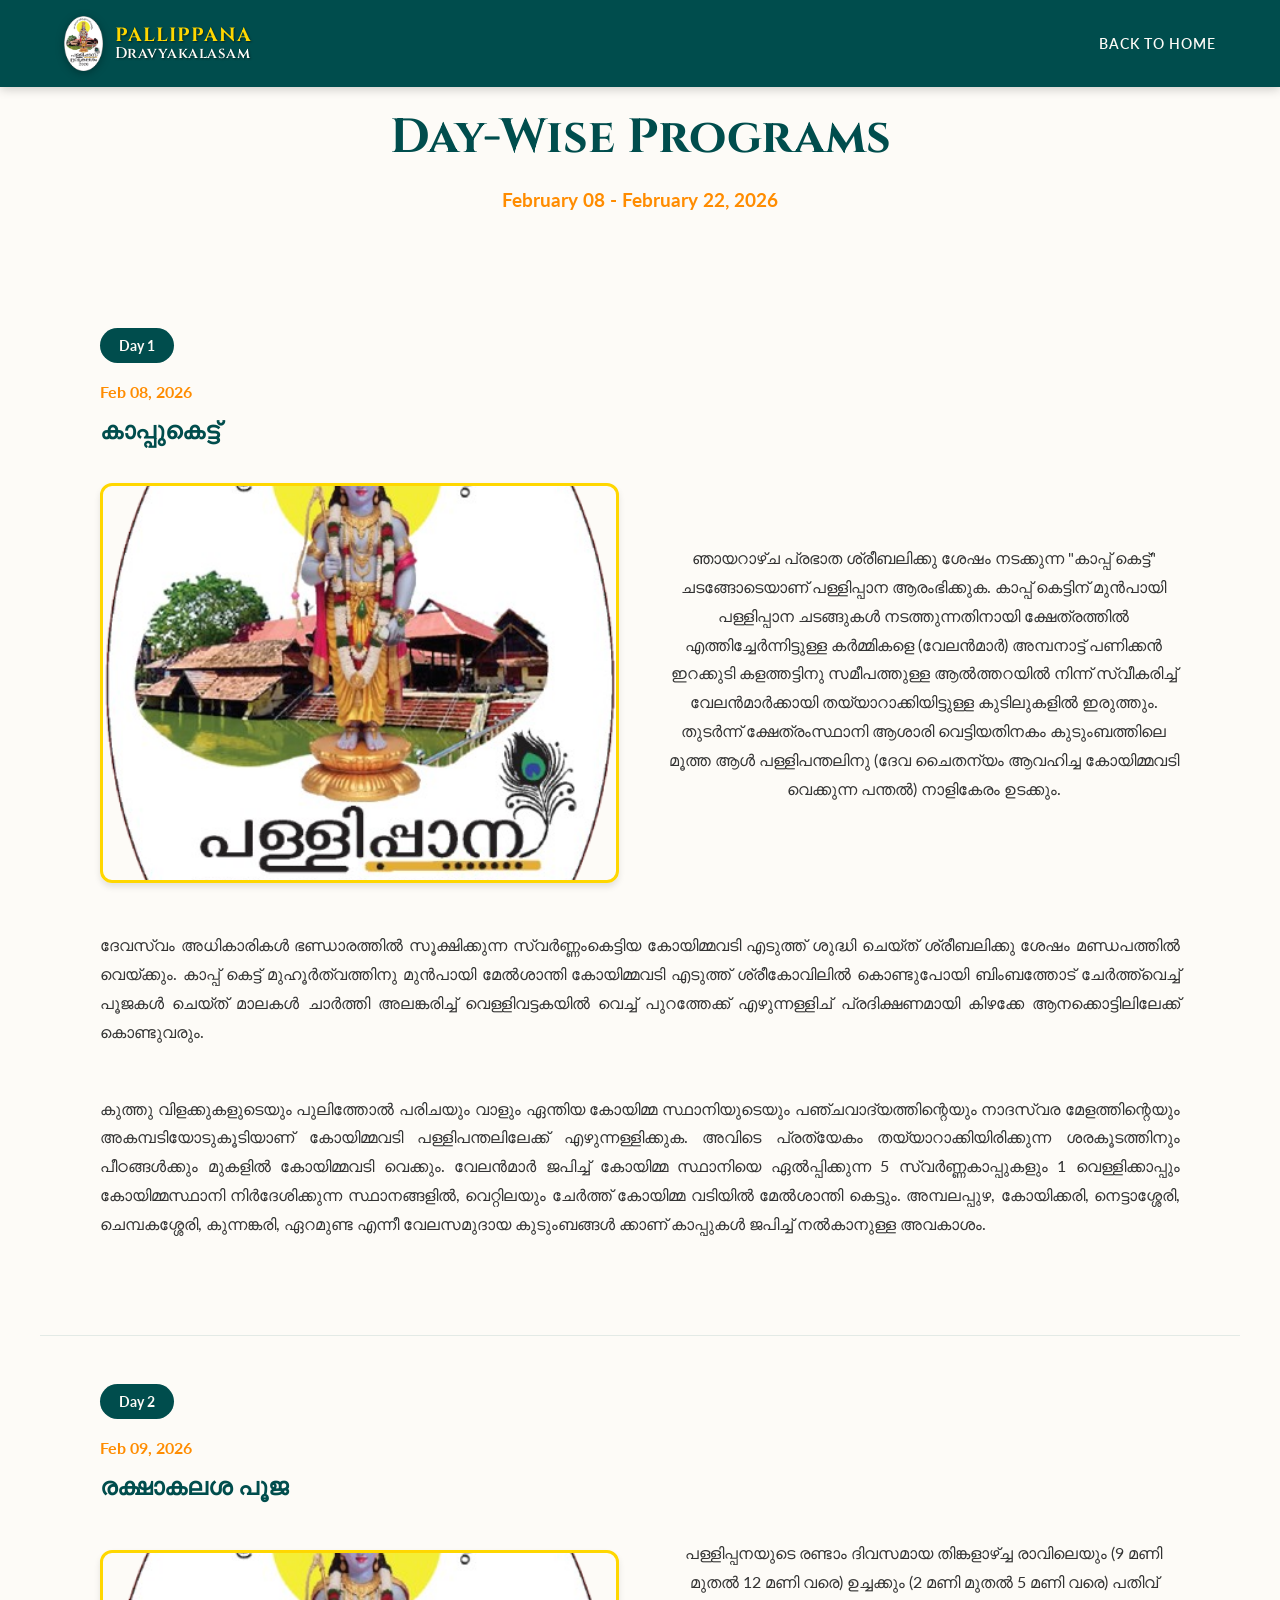
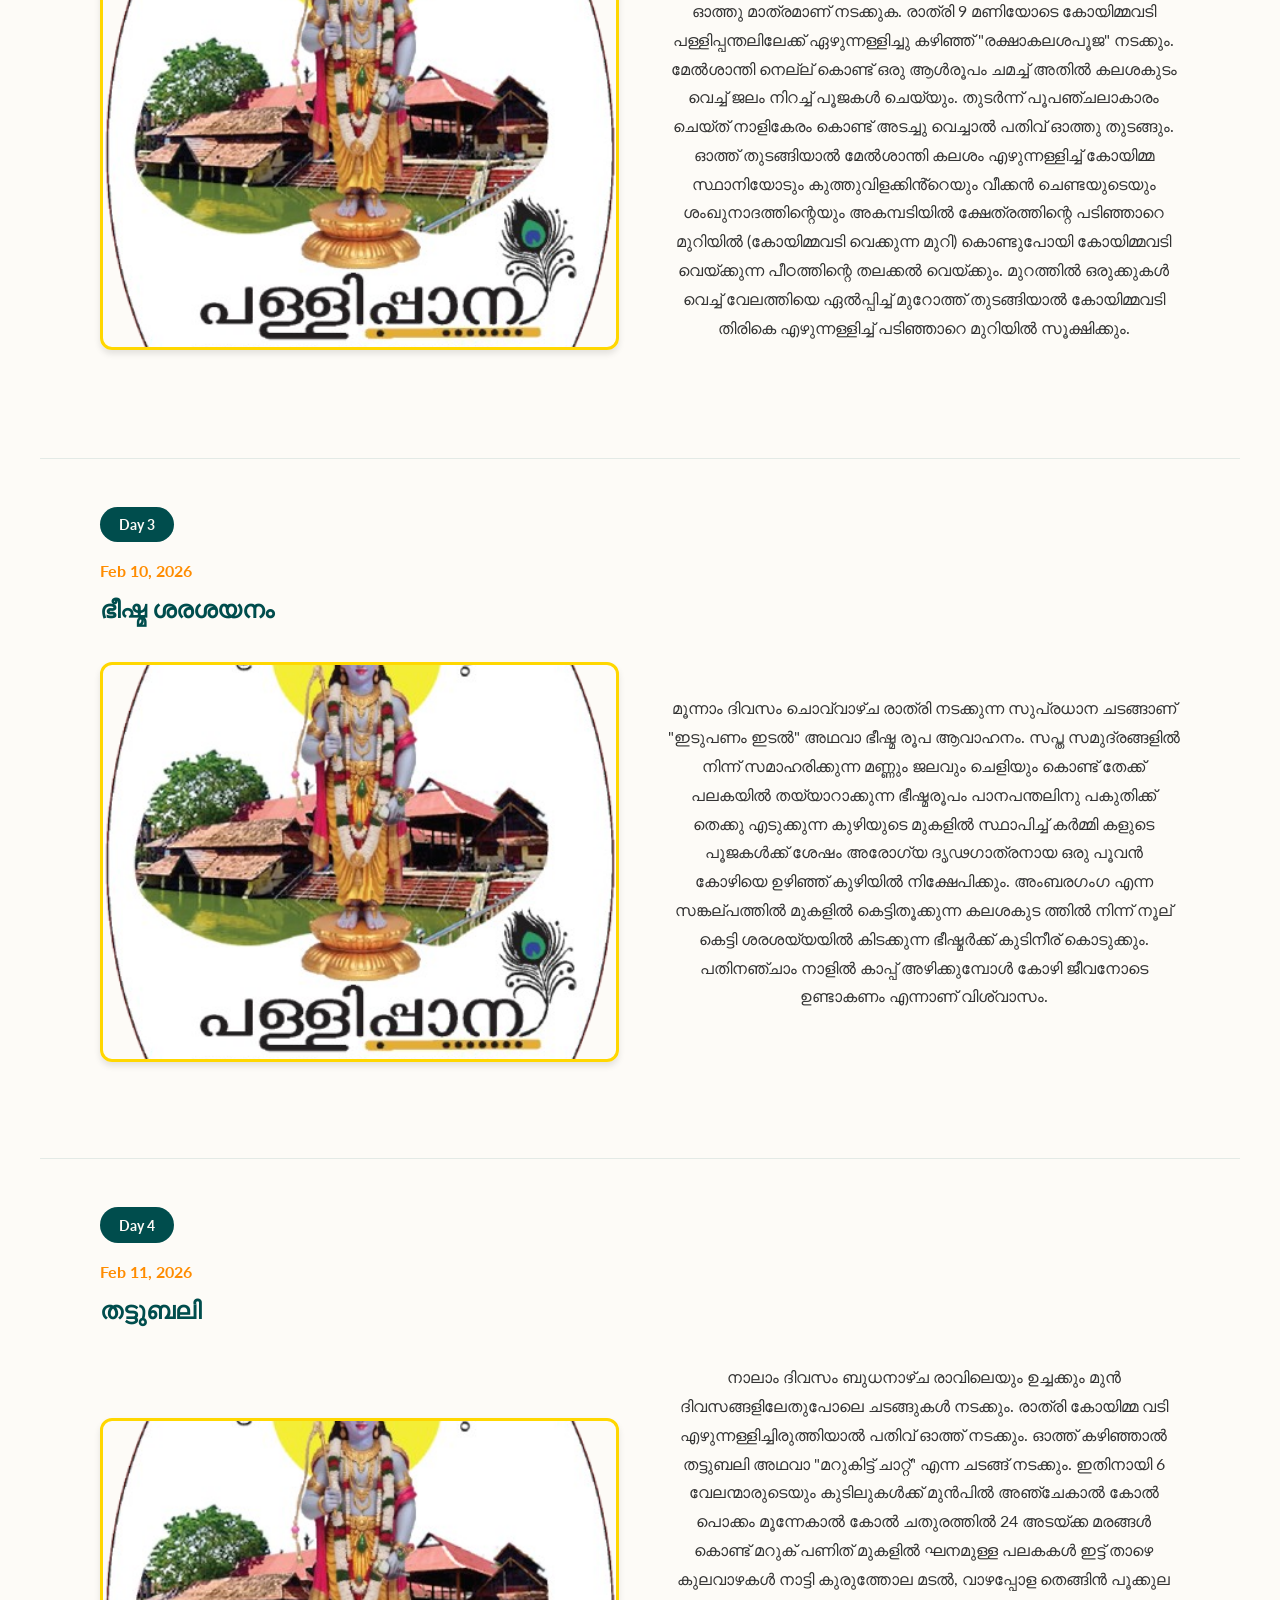
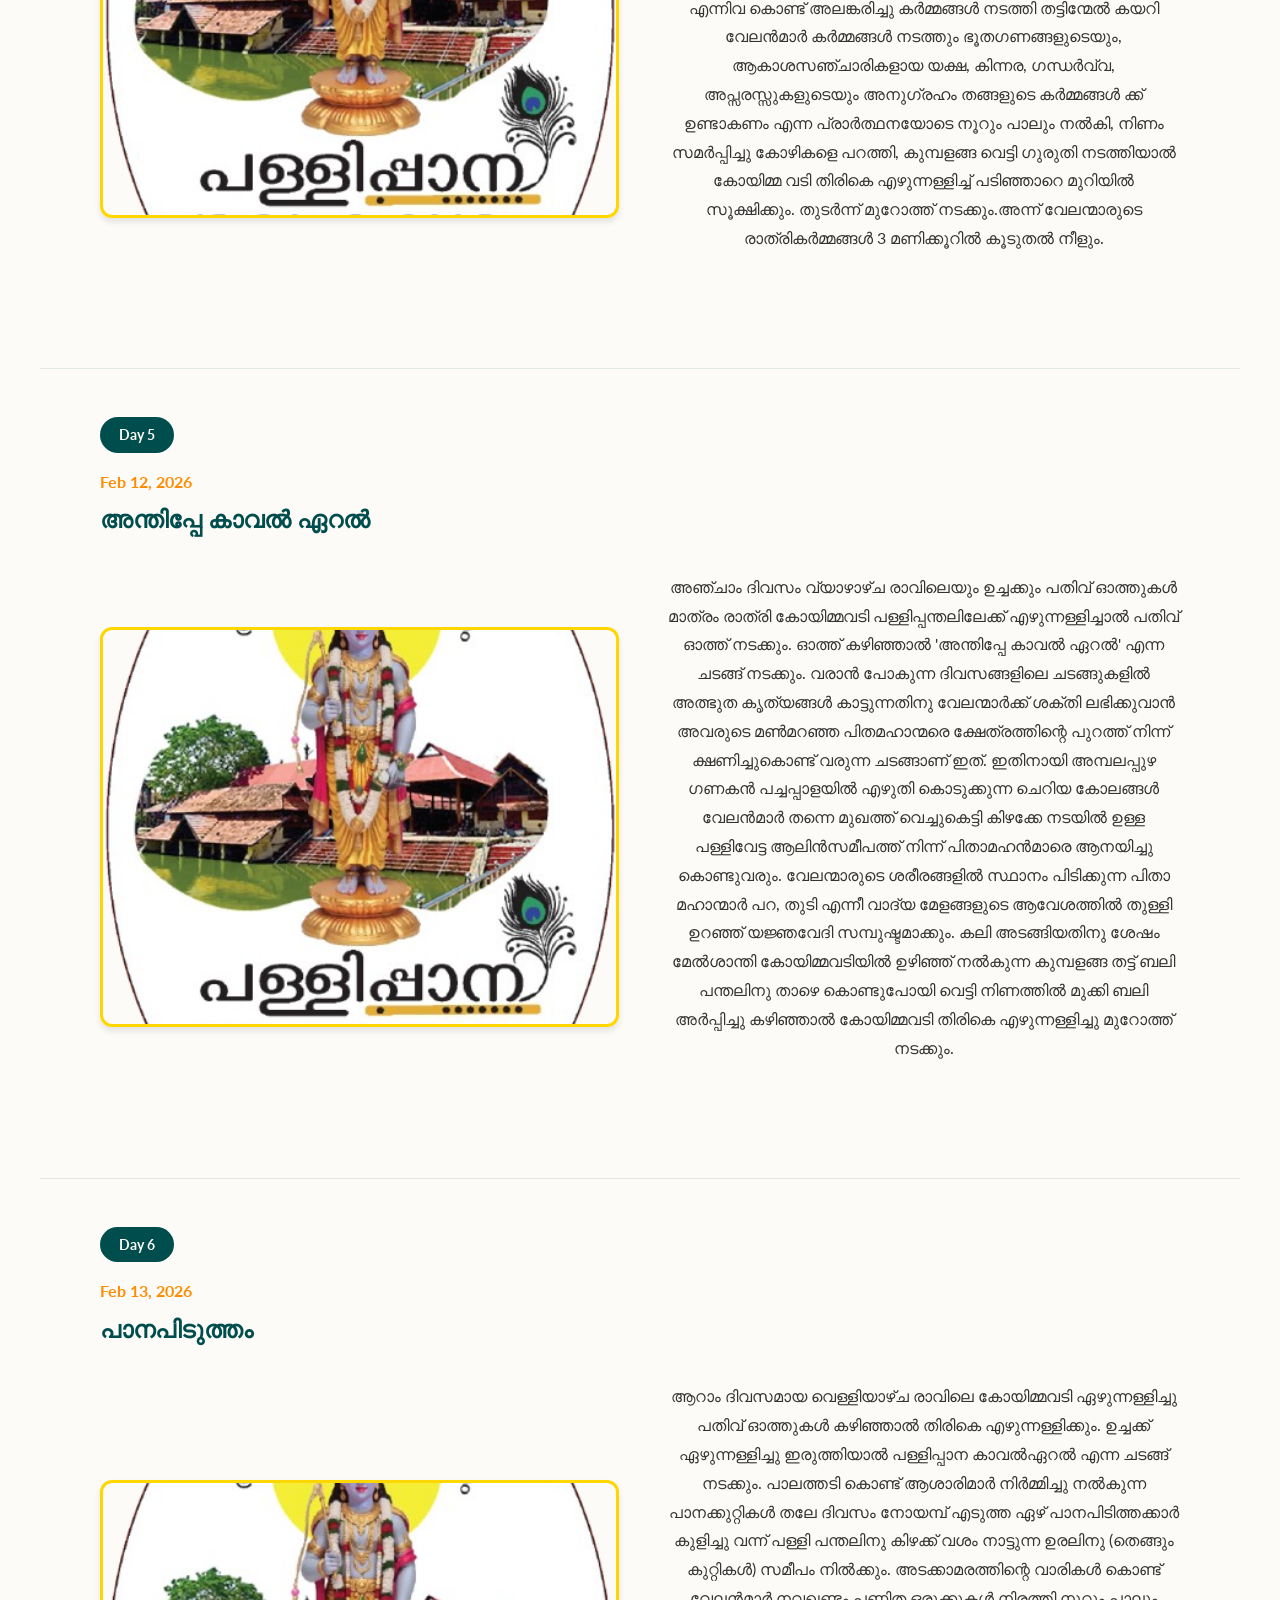
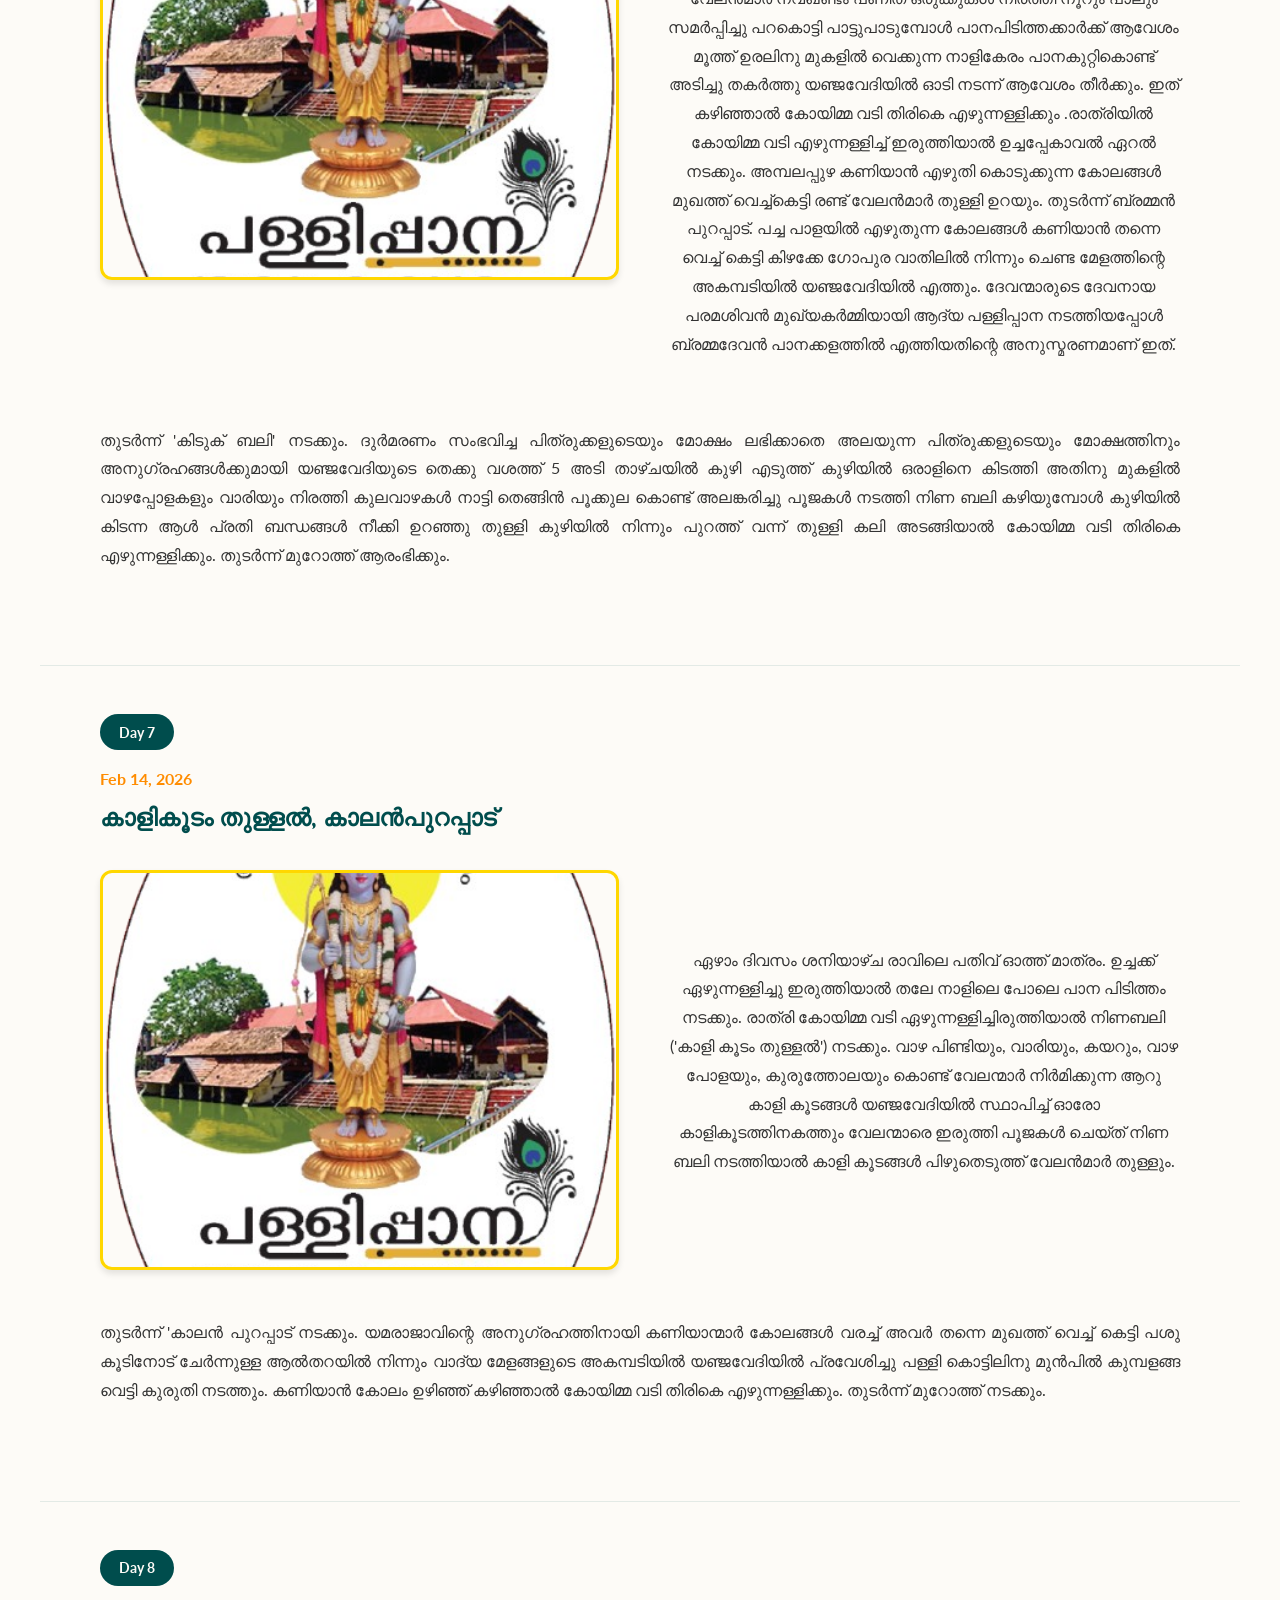
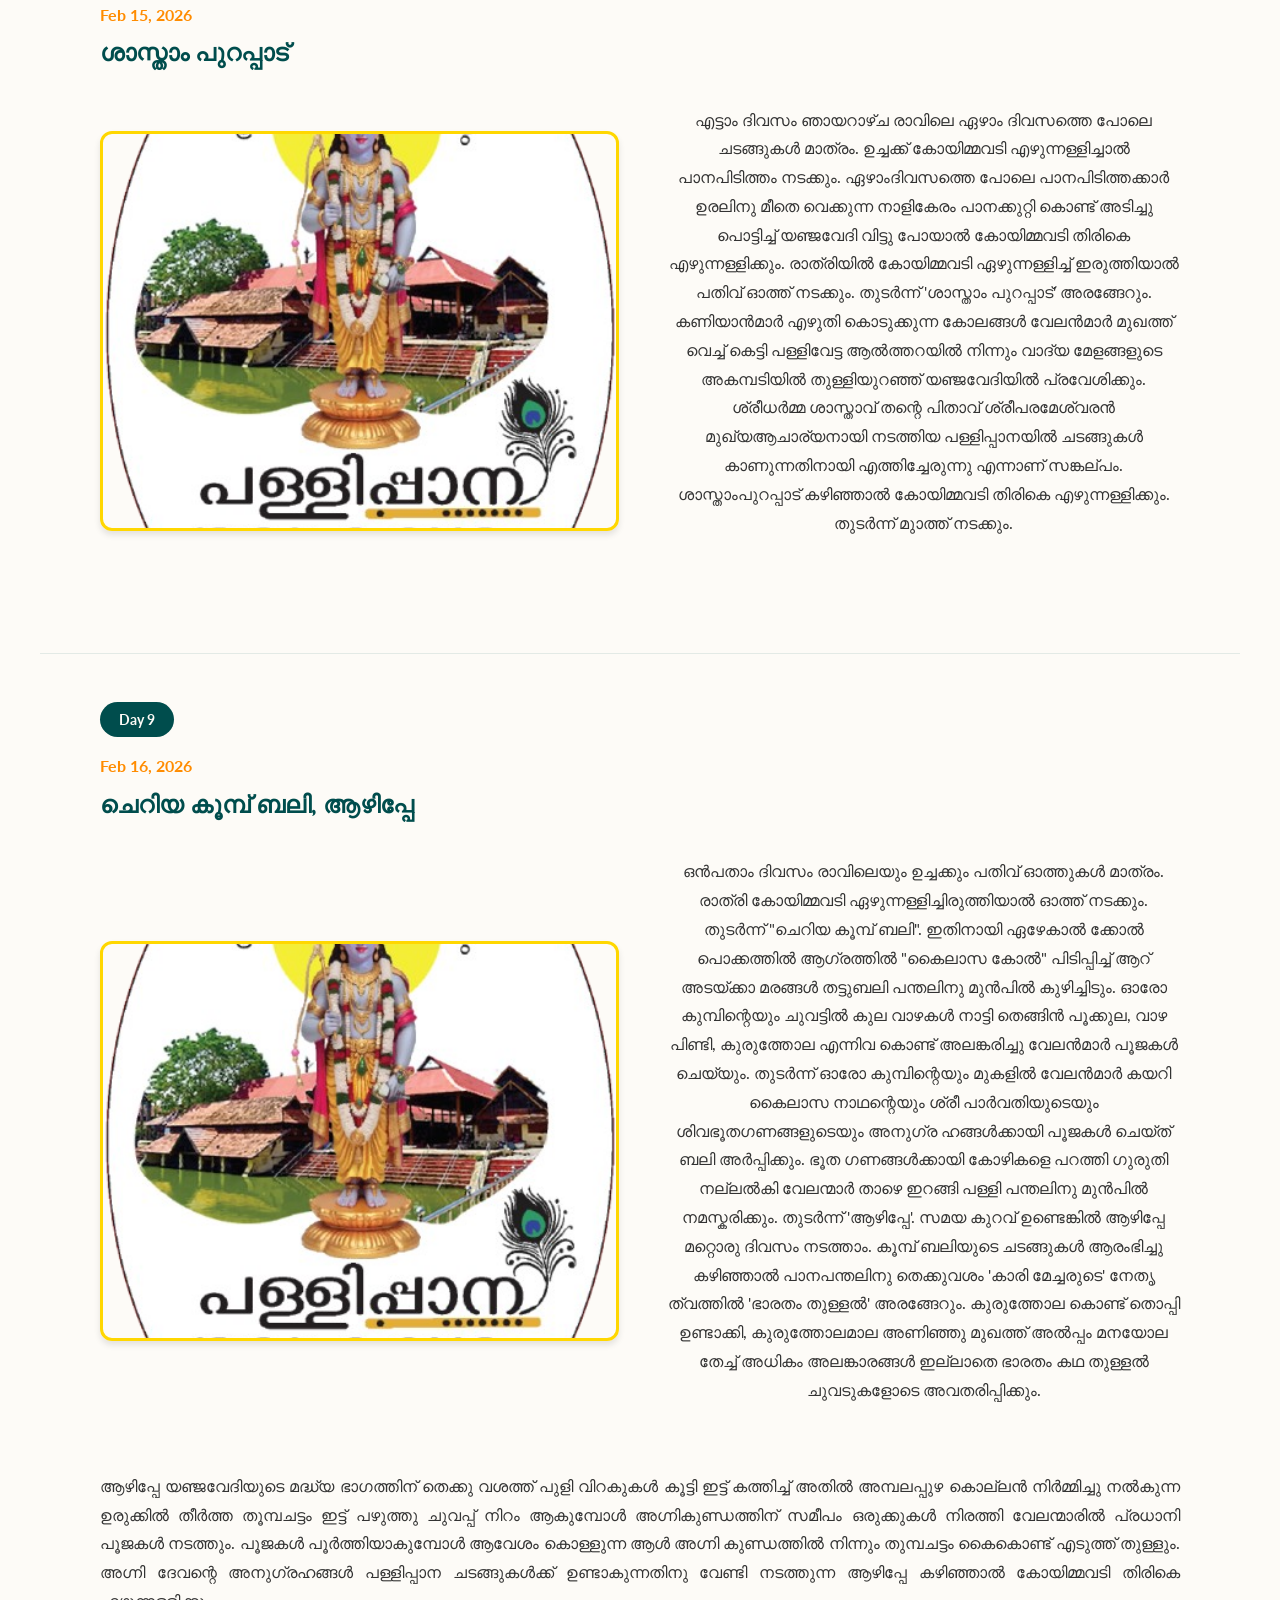
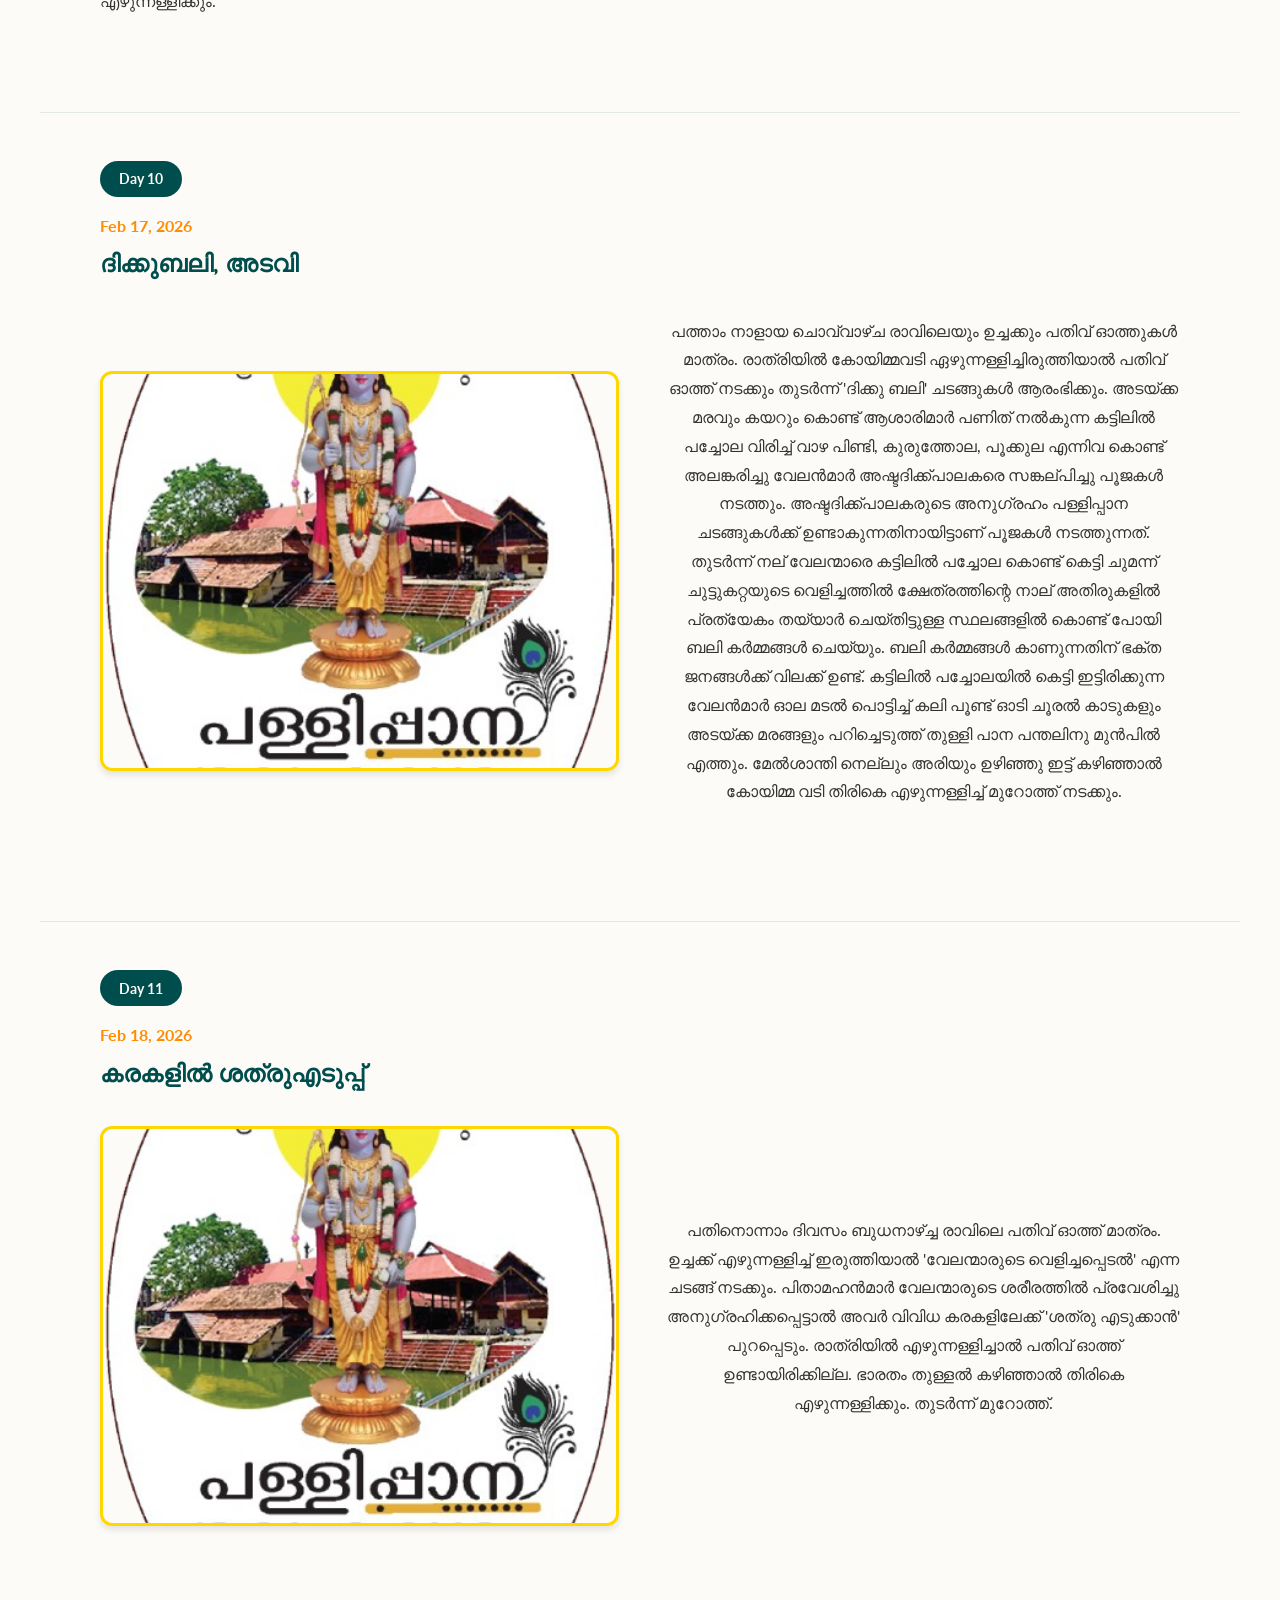
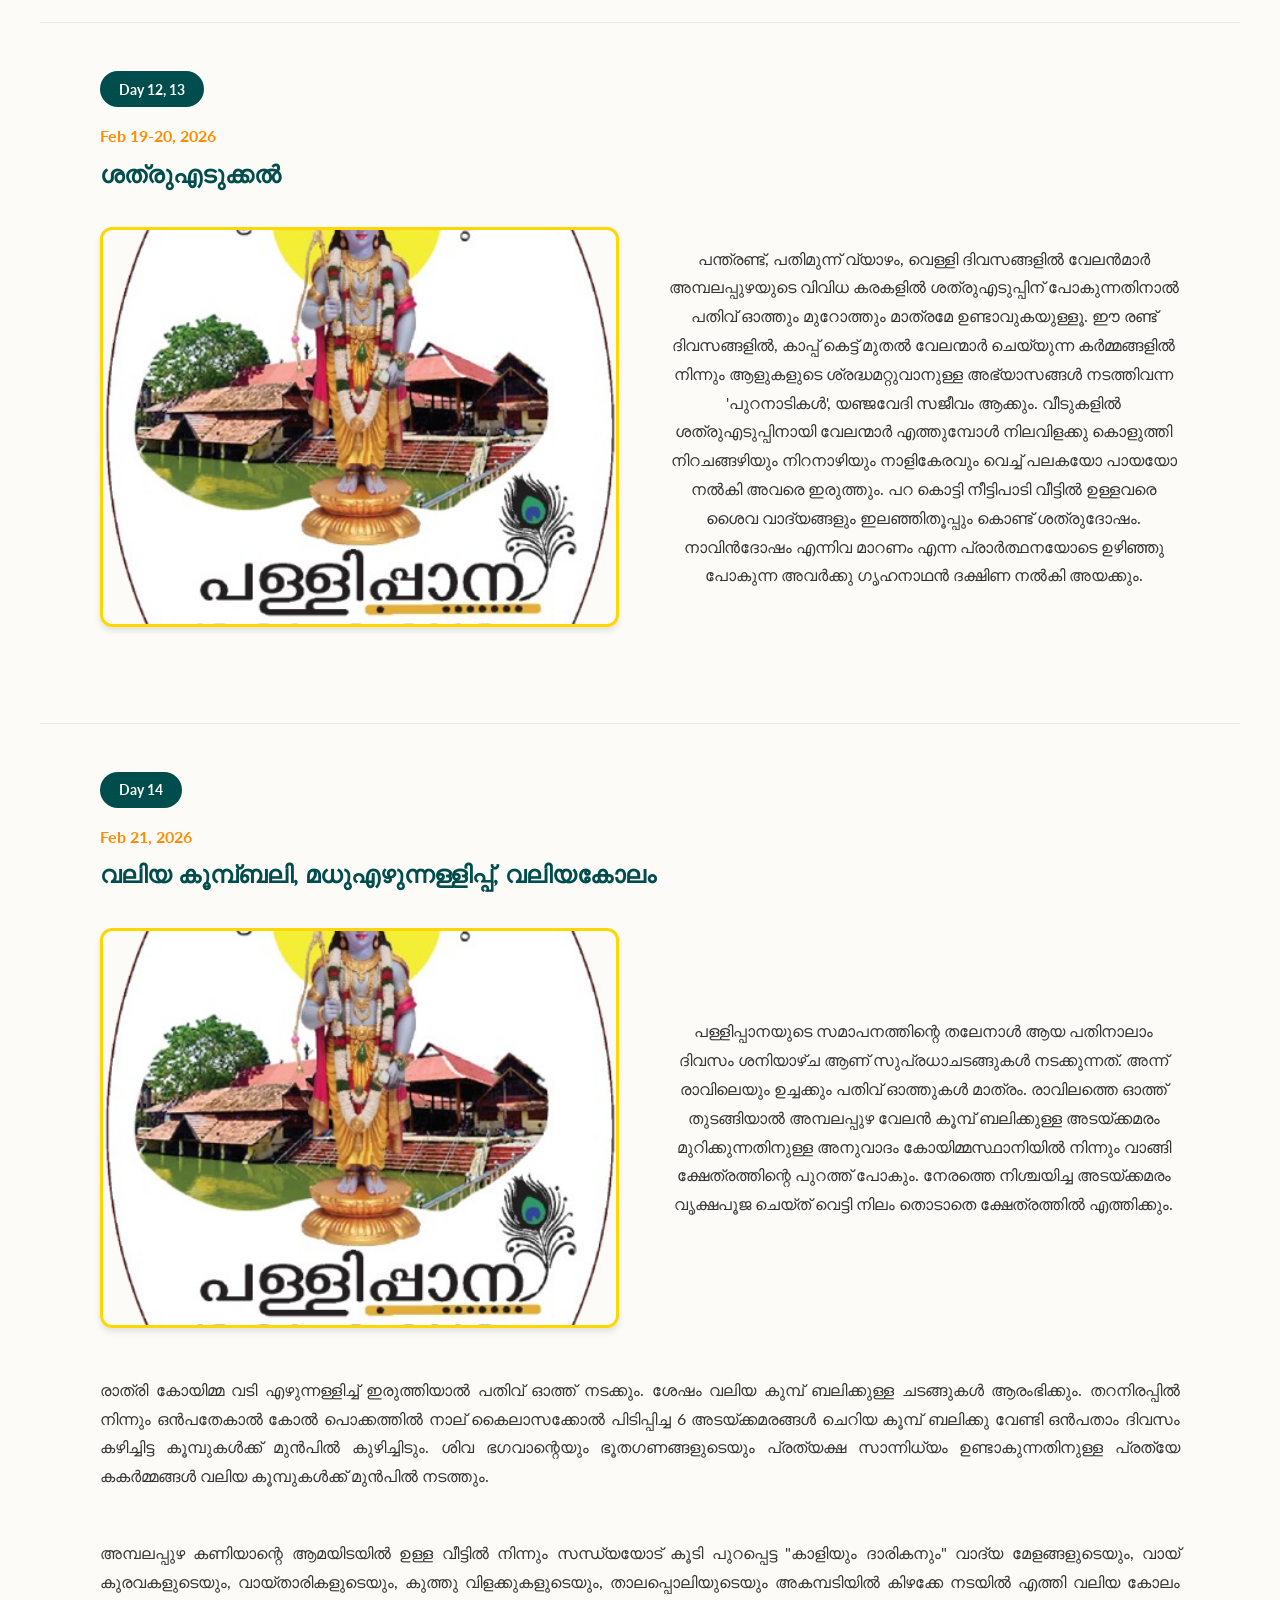
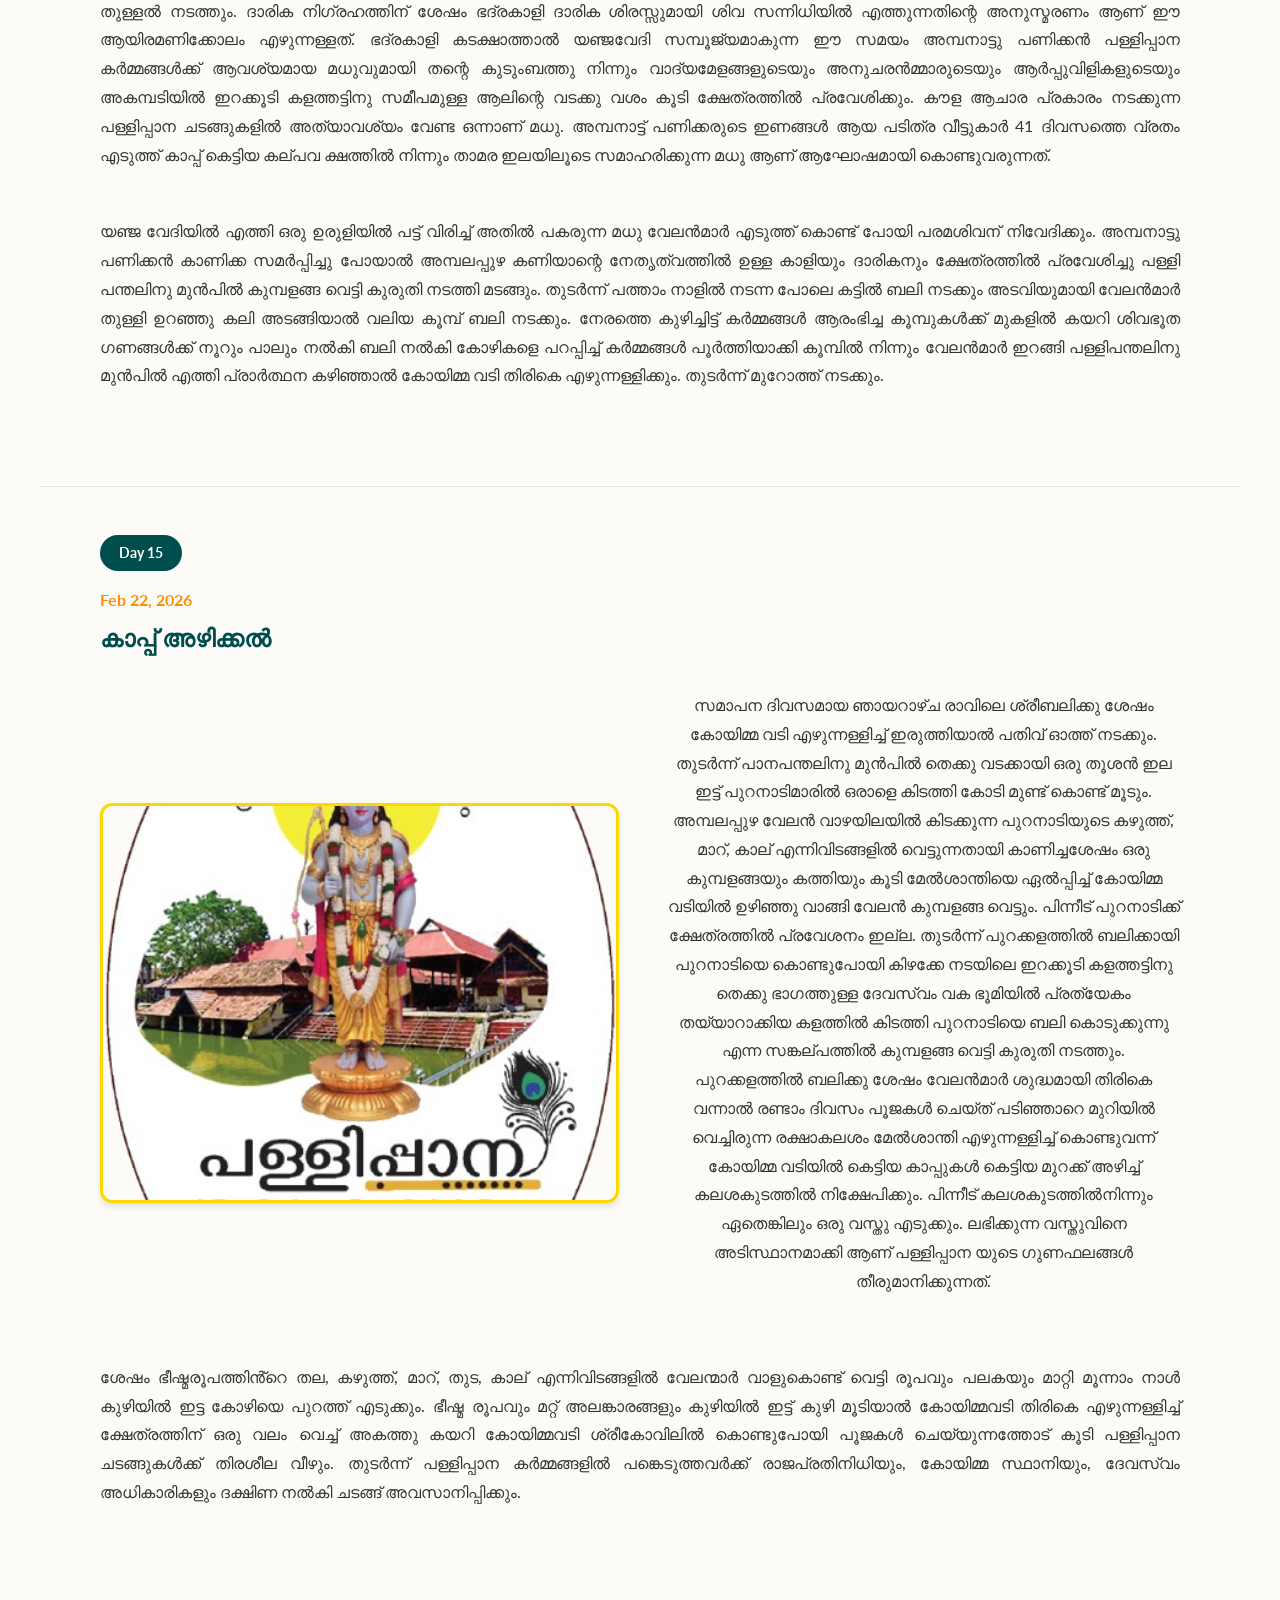
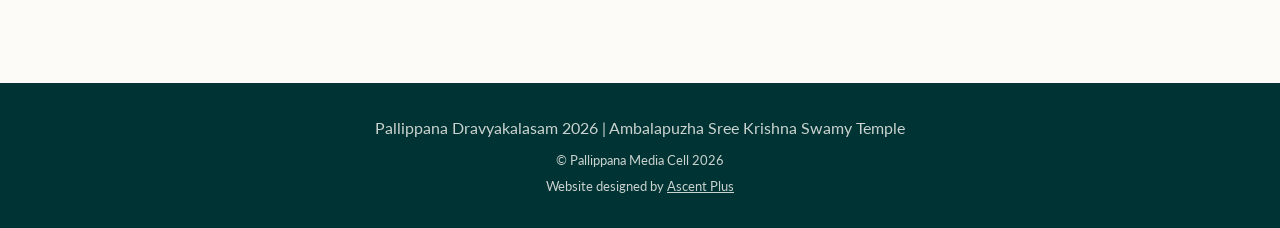
==== day-wise.html @ 2a793bb2 "Add files via upload" ====
<!DOCTYPE html>
<html lang="en">

<head>
    <meta charset="UTF-8">
    <meta name="viewport" content="width=device-width, initial-scale=1.0">
    <title>Day-Wise Programs | Pallippana 2026</title>
    <link rel="stylesheet" href="css/style.css">
    <link rel="icon" href="images/logo.png" type="image/x-icon">
</head>

<body class="day-wise-page">

    <!-- Minimal Navbar -->
    <nav class="navbar static-nav">
        <a href="index.html" class="logo">
            <img src="images/logo.png" alt="Pallippana Logo">
            <div class="logo-text">
                <span class="logo-main">Pallippana</span>
                <span class="logo-sub">Dravyakalasam</span>
            </div>
        </a>
        <div class="nav-links">
            <a href="index.html#programs">Back to Home</a>
        </div>
    </nav>

    <main class="day-wise-main">
        <div class="page-header">
            <h1>Day-Wise Programs</h1>
            <p>February 08 - February 22, 2026</p>
        </div>

        <!-- Day 1 -->
        <section id="day-1" class="day-section">
            <span class="day-badge">Day 1</span>
            <span class="day-date">Feb 08, 2026</span>
            <h2 style="margin-bottom: 2rem;">കാപ്പുകെട്ട്</h2>

            <!-- Paragraph 1 with Image (Image on left) -->
            <div class="content-row">
                <div class="content-image">
                    <img src="images/logo.png" alt="Kaappu Kettu">
                </div>
                <div class="content-text">
                    <p>ഞായറാഴ്ച പ്രഭാത ശ്രീബലിക്കു ശേഷം നടക്കുന്ന "കാപ്പ് കെട്ട്" ചടങ്ങോടെയാണ് പള്ളിപ്പാന
                        ആരംഭിക്കുക. കാപ്പ് കെട്ടിന് മുൻപായി പള്ളിപ്പാന ചടങ്ങുകൾ നടത്തുന്നതിനായി ക്ഷേത്രത്തിൽ
                        എത്തിച്ചേർന്നിട്ടുള്ള കർമ്മികളെ (വേലൻമാർ) അമ്പനാട്ട് പണിക്കൻ ഇറക്കുടി കളത്തട്ടിനു
                        സമീപത്തുള്ള ആൽത്തറയിൽ നിന്ന് സ്വീകരിച്ച് വേലൻമാർക്കായി തയ്യാറാക്കിയിട്ടുള്ള കുടിലുകളിൽ
                        ഇരുത്തും. തുടർന്ന് ക്ഷേത്രംസ്ഥാനി ആശാരി വെട്ടിയതിനകം കുടുംബത്തിലെ മൂത്ത ആൾ പള്ളിപന്തലിനു
                        (ദേവ ചൈതന്യം ആവഹിച്ച കോയിമ്മവടി വെക്കുന്ന പന്തൽ) നാളികേരം ഉടക്കും.
                    </p>
                </div>
            </div>

            <!-- Paragraph 2 - Text only -->
            <div class="full-width-text">
                <p>ദേവസ്വം അധികാരികൾ ഭണ്ഡാരത്തിൽ സൂക്ഷിക്കുന്ന സ്വർണ്ണംകെട്ടിയ കോയിമ്മവടി എടുത്ത് ശുദ്ധി
                    ചെയ്ത് ശ്രീബലിക്കു ശേഷം മണ്ഡപത്തിൽ വെയ്ക്കും. കാപ്പ് കെട്ട് മുഹൂർത്വത്തിനു മുൻപായി
                    മേൽശാന്തി കോയിമ്മവടി എടുത്ത് ശ്രീകോവിലിൽ കൊണ്ടുപോയി ബിംബത്തോട് ചേർത്ത്വെച്ച് പൂജകൾ
                    ചെയ്ത് മാലകൾ ചാർത്തി അലങ്കരിച്ച് വെള്ളിവട്ടകയിൽ വെച്ച് പുറത്തേക്ക് എഴുന്നള്ളിച്
                    പ്രദിക്ഷണമായി കിഴക്കേ ആനക്കൊട്ടിലിലേക്ക് കൊണ്ടുവരും.
                </p>
            </div>

            <!-- Paragraph 3 - Text only -->
            <div class="full-width-text">
                <p>കുത്തു വിളക്കുകളുടെയും പുലിത്തോൽ പരിചയും വാളും ഏന്തിയ കോയിമ്മ സ്ഥാനിയുടെയും
                    പഞ്ചവാദ്യത്തിന്റെയും നാദസ്വര മേളത്തിന്റെയും അകമ്പടിയോടുകൂടിയാണ് കോയിമ്മവടി
                    പള്ളിപന്തലിലേക്ക് എഴുന്നള്ളിക്കുക. അവിടെ പ്രത്യേകം തയ്യാറാക്കിയിരിക്കുന്ന ശരകൂടത്തിനും
                    പീഠങ്ങൾക്കും മുകളിൽ കോയിമ്മവടി വെക്കും. വേലൻമാർ ജപിച്ച് കോയിമ്മ സ്ഥാനിയെ ഏൽപ്പിക്കുന്ന 5
                    സ്വർണ്ണകാപ്പുകളും 1 വെള്ളിക്കാപ്പും കോയിമ്മസ്ഥാനി നിർദേശിക്കുന്ന സ്ഥാനങ്ങളിൽ, വെറ്റിലയും
                    ചേർത്ത് കോയിമ്മ വടിയിൽ മേൽശാന്തി കെട്ടും. അമ്പലപ്പുഴ, കോയിക്കരി, നെട്ടാശ്ശേരി,
                    ചെമ്പകശ്ശേരി, കുന്നങ്കരി, ഏറമുണ്ട എന്നീ വേലസമുദായ കുടുംബങ്ങൾ ക്കാണ് കാപ്പുകൾ ജപിച്ച്
                    നൽകാനുള്ള അവകാശം.
                </p>
            </div>
        </section>

                <!-- Day 2 -->
        <section id="day-2" class="day-section">
            <span class="day-badge">Day 2</span>
            <span class="day-date">Feb 09, 2026</span>
            <h2 style="margin-bottom: 2rem;">രക്ഷാകലശ പൂജ</h2>
            
            <!-- Paragraph 1 with Image (Image on left) -->
            <div class="content-row">
                <div class="content-image">
                    <img src="images/logo.png" alt="രക്ഷാകലശ പൂജ">
                </div>
                <div class="content-text">
                    <p>പള്ളിപ്പനയുടെ രണ്ടാം ദിവസമായ തിങ്കളാഴ്ച്ച രാവിലെയും (9 മണി മുതൽ 12 മണി വരെ) ഉച്ചക്കും (2 മണി
                            മുതൽ 5 മണി വരെ) പതിവ് ഓത്തു മാത്രമാണ് നടക്കുക. രാത്രി 9 മണിയോടെ കോയിമ്മവടി
                            പള്ളിപ്പന്തലിലേക്ക് ഏഴുന്നള്ളിച്ചു കഴിഞ്ഞ് "രക്ഷാകലശപൂജ" നടക്കും. മേൽശാന്തി നെല്ല് കൊണ്ട്
                            ഒരു ആൾരൂപം ചമച്ച് അതിൽ കലശകുടം വെച്ച് ജലം നിറച്ച് പൂജകൾ ചെയ്യും. തുടർന്ന് പൂപഞ്ചലാകാരം
                            ചെയ്ത് നാളികേരം കൊണ്ട് അടച്ചു വെച്ചാൽ പതിവ് ഓത്തു തുടങ്ങും. ഓത്ത് തുടങ്ങിയാൽ മേൽശാന്തി കലശം
                            എഴുന്നള്ളിച്ച് കോയിമ്മ സ്ഥാനിയോടും കുത്തുവിളക്കിൻ്റെയും വീക്കൻ ചെണ്ടയുടെയും
                            ശംഖുനാദത്തിന്റെയും അകമ്പടിയിൽ ക്ഷേത്രത്തിന്റെ പടിഞ്ഞാറെ മുറിയിൽ (കോയിമ്മവടി വെക്കുന്ന മുറി)
                            കൊണ്ടുപോയി കോയിമ്മവടി വെയ്ക്കുന്ന പീഠത്തിന്റെ തലക്കൽ വെയ്ക്കും. മുറത്തിൽ ഒരുക്കുകൾ വെച്ച്
                            വേലത്തിയെ ഏൽപ്പിച്ച് മുറോത്ത് തുടങ്ങിയാൽ കോയിമ്മവടി തിരികെ എഴുന്നള്ളിച്ച് പടിഞ്ഞാറെ മുറിയിൽ
                            സൂക്ഷിക്കും.
                        </p>
                </div>
            </div>
            
        </section>

                <!-- Day 3 -->
        <section id="day-3" class="day-section">
            <span class="day-badge">Day 3</span>
            <span class="day-date">Feb 10, 2026</span>
            <h2 style="margin-bottom: 2rem;">ഭീഷ്മ ശരശയനം</h2>
            
            <!-- Paragraph 1 with Image (Image on left) -->
            <div class="content-row">
                <div class="content-image">
                    <img src="images/logo.png" alt="ഭീഷ്മ ശരശയനം">
                </div>
                <div class="content-text">
                    <p>മൂന്നാം ദിവസം ചൊവ്വാഴ്ച രാത്രി നടക്കുന്ന സുപ്രധാന ചടങ്ങാണ് "ഇടുപണം ഇടൽ" അഥവാ ഭീഷ്മ രൂപ
                            ആവാഹനം. സപ്ത സമുദ്രങ്ങളിൽ നിന്ന് സമാഹരിക്കുന്ന മണ്ണും ജലവും ചെളിയും കൊണ്ട് തേക്ക് പലകയിൽ
                            തയ്യാറാക്കുന്ന ഭീഷ്മരൂപം പാനപന്തലിനു പകുതിക്ക് തെക്കു എടുക്കുന്ന കുഴിയുടെ മുകളിൽ സ്ഥാപിച്ച്
                            കർമ്മി കളുടെ പൂജകൾക്ക് ശേഷം അരോഗ്യ ദൃഢഗാത്രനായ ഒരു പൂവൻ കോഴിയെ ഉഴിഞ്ഞ് കുഴിയിൽ
                            നിക്ഷേപിക്കും. അംബരഗംഗ എന്ന സങ്കല്പത്തിൽ മുകളിൽ കെട്ടിതൂക്കുന്ന കലശകുട ത്തിൽ നിന്ന് നൂല്
                            കെട്ടി ശരശയ്യയിൽ കിടക്കുന്ന ഭീഷ്മർക്ക് കുടിനീര് കൊടുക്കും. പതിനഞ്ചാം നാളിൽ കാപ്പ്
                            അഴിക്കുമ്പോൾ കോഴി ജീവനോടെ ഉണ്ടാകണം എന്നാണ് വിശ്വാസം.
                        </p>
                </div>
            </div>
            
        </section>

                <!-- Day 4 -->
        <section id="day-4" class="day-section">
            <span class="day-badge">Day 4</span>
            <span class="day-date">Feb 11, 2026</span>
            <h2 style="margin-bottom: 2rem;">തട്ടുബലി</h2>
            
            <!-- Paragraph 1 with Image (Image on left) -->
            <div class="content-row">
                <div class="content-image">
                    <img src="images/logo.png" alt="തട്ടുബലി">
                </div>
                <div class="content-text">
                    <p>നാലാം ദിവസം ബുധനാഴ്ച രാവിലെയും ഉച്ചക്കും മുൻ ദിവസങ്ങളിലേതുപോലെ ചടങ്ങുകൾ നടക്കും. രാത്രി
                            കോയിമ്മ വടി എഴുന്നള്ളിച്ചിരുത്തിയാൽ പതിവ് ഓത്ത് നടക്കും. ഓത്ത് കഴിഞ്ഞാൽ തട്ടുബലി അഥവാ
                            "മറുകിട്ട് ചാറ്റ്" എന്ന ചടങ്ങ് നടക്കും. ഇതിനായി 6 വേലന്മാരുടെയും കുടിലുകൾക്ക് മുൻപിൽ
                            അഞ്ചേകാൽ കോൽ പൊക്കം മൂന്നേകാൽ കോൽ ചതുരത്തിൽ 24 അടയ്ക്ക മരങ്ങൾ കൊണ്ട് മറുക് പണിത് മുകളിൽ
                            ഘനമുള്ള പലകകൾ ഇട്ട് താഴെ കുലവാഴകൾ നാട്ടി കുരുത്തോല മടൽ, വാഴപ്പോള തെങ്ങിൻ പൂക്കുല എന്നിവ
                            കൊണ്ട് അലങ്കരിച്ചു കർമ്മങ്ങൾ നടത്തി തട്ടിന്മേൽ കയറി വേലൻമാർ കർമ്മങ്ങൾ നടത്തും
                            ഭൂതഗണങ്ങളുടെയും, ആകാശസഞ്ചാരികളായ യക്ഷ, കിന്നര, ഗന്ധർവ്വ, അപ്സരസ്സുകളുടെയും അനുഗ്രഹം തങ്ങളുടെ
                            കർമ്മങ്ങൾ ക്ക് ഉണ്ടാകണം എന്ന പ്രാർത്ഥനയോടെ നൂറും പാലും നൽകി, നിണം സമർപ്പിച്ചു കോഴികളെ
                            പറത്തി, കുമ്പളങ്ങ വെട്ടി ഗുരുതി നടത്തിയാൽ കോയിമ്മ വടി തിരികെ എഴുന്നള്ളിച്ച് പടിഞ്ഞാറെ
                            മുറിയിൽ സൂക്ഷിക്കും. തുടർന്ന് മുറോത്ത് നടക്കും.അന്ന് വേലന്മാരുടെ രാത്രികർമ്മങ്ങൾ 3 മണിക്കൂറിൽ കൂടുതൽ നീളും.
                        </p>
                </div>
            </div>            
            
        </section>

                <!-- Day 5 -->
        <section id="day-5" class="day-section">
            <span class="day-badge">Day 5</span>
            <span class="day-date">Feb 12, 2026</span>
            <h2 style="margin-bottom: 2rem;">അന്തിപ്പേ കാവൽ ഏറൽ</h2>
            
            <!-- Paragraph 1 with Image (Image on left) -->
            <div class="content-row">
                <div class="content-image">
                    <img src="images/logo.png" alt="അന്തിപ്പേ കാവൽ ഏറൽ">
                </div>
                <div class="content-text">
                    <p>അഞ്ചാം ദിവസം വ്യാഴാഴ്ച രാവിലെയും ഉച്ചക്കും പതിവ് ഓത്തുകൾ മാത്രം രാത്രി കോയിമ്മവടി
                            പള്ളിപ്പന്തലിലേക്ക് എഴുന്നള്ളിച്ചാൽ പതിവ് ഓത്ത് നടക്കും. ഓത്ത് കഴിഞ്ഞാൽ 'അന്തിപ്പേ കാവൽ ഏറൽ'
                            എന്ന ചടങ്ങ് നടക്കും. വരാൻ പോകുന്ന ദിവസങ്ങളിലെ ചടങ്ങുകളിൽ അത്ഭുത കൃത്യങ്ങൾ കാട്ടുന്നതിനു
                            വേലന്മാർക്ക് ശക്തി ലഭിക്കുവാൻ അവരുടെ മൺമറഞ്ഞ പിതമഹാന്മരെ ക്ഷേത്രത്തിന്റെ പുറത്ത് നിന്ന്
                            ക്ഷണിച്ചുകൊണ്ട് വരുന്ന ചടങ്ങാണ് ഇത്. ഇതിനായി അമ്പലപ്പുഴ ഗണകൻ പച്ചപ്പാളയിൽ എഴുതി കൊടുക്കുന്ന
                            ചെറിയ കോലങ്ങൾ വേലൻമാർ തന്നെ മുഖത്ത് വെച്ചുകെട്ടി കിഴക്കേ നടയിൽ ഉള്ള പള്ളിവേട്ട ആലിൻസമീപത്ത്
                            നിന്ന് പിതാമഹൻമാരെ ആനയിച്ചു കൊണ്ടുവരും. വേലന്മാരുടെ ശരീരങ്ങളിൽ സ്ഥാനം പിടിക്കുന്ന പിതാ
                            മഹാന്മാർ പറ, തുടി എന്നീ വാദ്യ മേളങ്ങളുടെ ആവേശത്തിൽ തുള്ളി ഉറഞ്ഞ് യജ്ഞവേദി സമ്പുഷ്ടമാക്കും.
                            കലി അടങ്ങിയതിനു ശേഷം മേൽശാന്തി കോയിമ്മവടിയിൽ ഉഴിഞ്ഞ് നൽകുന്ന കുമ്പളങ്ങ തട്ട് ബലി പന്തലിനു
                            താഴെ കൊണ്ടുപോയി വെട്ടി നിണത്തിൽ മുക്കി ബലി അർപ്പിച്ചു കഴിഞ്ഞാൽ കോയിമ്മവടി തിരികെ
                            എഴുന്നള്ളിച്ചു മുറോത്ത് നടക്കും.
                        </p>
                </div>
            </div>
            
        </section>

                <!-- Day 6 -->
        <section id="day-6" class="day-section">
            <span class="day-badge">Day 6</span>
            <span class="day-date">Feb 13, 2026</span>
            <h2 style="margin-bottom: 2rem;">പാനപിടുത്തം</h2>
            
            <!-- Paragraph 1 with Image (Image on left) -->
            <div class="content-row">
                <div class="content-image">
                    <img src="images/logo.png" alt="പാനപിടുത്തം">
                </div>
                <div class="content-text">
                    <p>ആറാം ദിവസമായ വെള്ളിയാഴ്ച രാവിലെ കോയിമ്മവടി ഏഴുന്നള്ളിച്ചു പതിവ് ഓത്തുകൾ കഴിഞ്ഞാൽ തിരികെ
                            എഴുന്നള്ളിക്കും. ഉച്ചക്ക് ഏഴുന്നള്ളിച്ചു ഇരുത്തിയാൽ പള്ളിപ്പാന കാവൽഏറൽ എന്ന ചടങ്ങ് നടക്കും.
                            പാലത്തടി കൊണ്ട് ആശാരിമാർ നിർമ്മിച്ചു നൽകുന്ന പാനക്കുറ്റികൾ തലേ ദിവസം നോയമ്പ് എടുത്ത ഏഴ്
                            പാനപിടിത്തക്കാർ കുളിച്ചു വന്ന് പള്ളി പന്തലിനു കിഴക്ക് വശം നാട്ടുന്ന ഉരലിനു (തെങ്ങും
                            കുറ്റികൾ) സമീപം നിൽക്കും. അടക്കാമരത്തിന്റെ വാരികൾ കൊണ്ട് വേലൻമാർ നവഖണ്ടം പണിത
                            ഒരുക്കുകൾ നിരത്തി നൂറും പാലും സമർപ്പിച്ചു പറകൊട്ടി പാട്ടുപാടുമ്പോൾ പാനപിടിത്തക്കാർക്ക് ആവേശം
                            മൂത്ത് ഉരലിനു മുകളിൽ വെക്കുന്ന നാളികേരം പാനകുറ്റികൊണ്ട് അടിച്ചു തകർത്തു യഞ്ജവേദിയിൽ ഓടി
                            നടന്ന് ആവേശം തീർക്കും. ഇത് കഴിഞ്ഞാൽ കോയിമ്മ വടി തിരികെ എഴുന്നള്ളിക്കും .രാത്രിയിൽ കോയിമ്മ
                            വടി എഴുന്നള്ളിച്ച് ഇരുത്തിയാൽ ഉച്ചപ്പേകാവൽ ഏറൽ നടക്കും. അമ്പലപ്പുഴ കണിയാൻ എഴുതി കൊടുക്കുന്ന
                            കോലങ്ങൾ മുഖത്ത് വെച്ച്കെട്ടി രണ്ട് വേലൻമാർ തുള്ളി ഉറയും. തുടർന്ന് ബ്രമ്മൻ പുറപ്പാട്. പച്ച
                            പാളയിൽ എഴുതുന്ന കോലങ്ങൾ കണിയാൻ തന്നെ വെച്ച് കെട്ടി കിഴക്കേ ഗോപുര വാതിലിൽ നിന്നും ചെണ്ട
                            മേളത്തിന്റെ അകമ്പടിയിൽ യഞ്ജവേദിയിൽ എത്തും. ദേവന്മാരുടെ ദേവനായ പരമശിവൻ മുഖ്യകർമ്മിയായി ആദ്യ
                            പള്ളിപ്പാന നടത്തിയപ്പോൾ ബ്രമ്മദേവൻ പാനക്കളത്തിൽ എത്തിയതിന്റെ അനുസ്മരണമാണ് ഇത്.
                        </p>
                </div>
            </div>
            
            <!-- Paragraph 2 - Text only -->
            <div class="full-width-text">
                <p>തുടർന്ന് 'കിടുക് ബലി' നടക്കും. ദുർമരണം സംഭവിച്ച പിത്രുക്കളുടെയും മോക്ഷം ലഭിക്കാതെ അലയുന്ന
                            പിത്രുക്കളുടെയും മോക്ഷത്തിനും അനുഗ്രഹങ്ങൾക്കുമായി യഞ്ജവേദിയുടെ തെക്കു വശത്ത് 5 അടി താഴ്ചയിൽ
                            കുഴി എടുത്ത് കുഴിയിൽ ഒരാളിനെ കിടത്തി അതിനു മുകളിൽ വാഴപ്പോളകളും വാരിയും നിരത്തി കുലവാഴകൾ
                            നാട്ടി തെങ്ങിൻ പൂക്കുല കൊണ്ട് അലങ്കരിച്ചു പൂജകൾ നടത്തി നിണ ബലി കഴിയുമ്പോൾ കുഴിയിൽ കിടന്ന ആൾ
                            പ്രതി ബന്ധങ്ങൾ നീക്കി ഉറഞ്ഞു തുള്ളി കുഴിയിൽ നിന്നും പുറത്ത് വന്ന് തുള്ളി കലി അടങ്ങിയാൽ
                            കോയിമ്മ വടി തിരികെ എഴുന്നള്ളിക്കും. തുടർന്ന് മുറോത്ത് ആരംഭിക്കും.
                        </p>
            </div>
            
        </section>

                <!-- Day 7 -->
        <section id="day-7" class="day-section">
            <span class="day-badge">Day 7</span>
            <span class="day-date">Feb 14, 2026</span>
            <h2 style="margin-bottom: 2rem;">കാളികൂടം തുള്ളൽ, കാലൻപുറപ്പാട്</h2>
            
            <!-- Paragraph 1 with Image (Image on left) -->
            <div class="content-row">
                <div class="content-image">
                    <img src="images/logo.png" alt="കാളികൂടം തുള്ളൽ, കാലൻപുറപ്പാട്">
                </div>
                <div class="content-text">
                    <p>ഏഴാം ദിവസം ശനിയാഴ്ച രാവിലെ പതിവ് ഓത്ത് മാത്രം. ഉച്ചക്ക് ഏഴുന്നള്ളിച്ചു ഇരുത്തിയാൽ തലേ നാളിലെ
                            പോലെ പാന പിടിത്തം
                            നടക്കും. രാത്രി കോയിമ്മ വടി ഏഴുന്നള്ളിച്ചിരുത്തിയാൽ നിണബലി ('കാളി കൂടം തുള്ളൽ') നടക്കും. വാഴ
                            പിണ്ടിയും, വാരിയും, കയറും, വാഴ പോളയും, കുരുത്തോലയും കൊണ്ട് വേലന്മാർ നിർമിക്കുന്ന ആറു കാളി
                            കൂടങ്ങൾ യഞ്ജവേദിയിൽ സ്ഥാപിച്ച് ഓരോ കാളികൂടത്തിനകത്തും വേലന്മാരെ ഇരുത്തി പൂജകൾ ചെയ്ത് നിണ ബലി
                            നടത്തിയാൽ കാളി കൂടങ്ങൾ പിഴുതെടുത്ത് വേലൻമാർ തുള്ളും.
                        </p>
                </div>
            </div>
            
            <!-- Paragraph 2 - Text only -->
            <div class="full-width-text">
                <p>തുടർന്ന് 'കാലൻ പുറപ്പാട് നടക്കും. യമരാജാവിന്റെ അനുഗ്രഹത്തിനായി കണിയാന്മാർ കോലങ്ങൾ വരച്ച് അവർ
                            തന്നെ മുഖത്ത് വെച്ച് കെട്ടി പശു കൂടിനോട് ചേർന്നുള്ള ആൽതറയിൽ നിന്നും വാദ്യ മേളങ്ങളുടെ
                            അകമ്പടിയിൽ യഞ്ജവേദിയിൽ പ്രവേശിച്ചു പള്ളി കൊട്ടിലിനു മുൻപിൽ കുമ്പളങ്ങ വെട്ടി കുരുതി നടത്തും.
                            കണിയാൻ കോലം ഉഴിഞ്ഞ് കഴിഞ്ഞാൽ കോയിമ്മ വടി തിരികെ എഴുന്നള്ളിക്കും. തുടർന്ന് മുറോത്ത് നടക്കും.
                        </p>
            </div>
            
        </section>

                <!-- Day 8 -->
        <section id="day-8" class="day-section">
            <span class="day-badge">Day 8</span>
            <span class="day-date">Feb 15, 2026</span>
            <h2 style="margin-bottom: 2rem;">ശാസ്താം പുറപ്പാട്</h2>
            
            <!-- Paragraph 1 with Image (Image on left) -->
            <div class="content-row">
                <div class="content-image">
                    <img src="images/logo.png" alt="ശാസ്താം പുറപ്പാട്">
                </div>
                <div class="content-text">
                    <p>എട്ടാം ദിവസം ഞായറാഴ്ച രാവിലെ ഏഴാം ദിവസത്തെ പോലെ ചടങ്ങുകൾ മാത്രം. ഉച്ചക്ക് കോയിമ്മവടി
                            എഴുന്നള്ളിച്ചാൽ പാനപിടിത്തം നടക്കും. ഏഴാംദിവസത്തെ പോലെ പാനപിടിത്തക്കാർ ഉരലിനു മീതെ വെക്കുന്ന
                            നാളികേരം പാനക്കുറ്റി കൊണ്ട് അടിച്ചു പൊട്ടിച്ച് യഞ്ജവേദി വിട്ടു പോയാൽ കോയിമ്മവടി തിരികെ
                            എഴുന്നള്ളിക്കും. രാത്രിയിൽ കോയിമ്മവടി ഏഴുന്നള്ളിച്ച് ഇരുത്തിയാൽ പതിവ് ഓത്ത് നടക്കും.
                            തുടർന്ന് 'ശാസ്താം പുറപ്പാട്' അരങ്ങേറും. കണിയാൻമാർ എഴുതി കൊടുക്കുന്ന കോലങ്ങൾ വേലൻമാർ മുഖത്ത്
                            വെച്ച് കെട്ടി പള്ളിവേട്ട ആൽത്തറയിൽ നിന്നും വാദ്യ മേളങ്ങളുടെ അകമ്പടിയിൽ തുള്ളിയുറഞ്ഞ്
                            യഞ്ജവേദിയിൽ പ്രവേശിക്കും. ശ്രീധർമ്മ ശാസ്താവ് തന്റെ പിതാവ് ശ്രീപരമേശ്വരൻ മുഖ്യആചാര്യനായി
                            നടത്തിയ പള്ളിപ്പാനയിൽ ചടങ്ങുകൾ കാണുന്നതിനായി എത്തിച്ചേരുന്നു എന്നാണ് സങ്കല്പം.
                            ശാസ്താംപുറപ്പാട് കഴിഞ്ഞാൽ കോയിമ്മവടി തിരികെ എഴുന്നള്ളിക്കും. തുടർന്ന് മുാത്ത് നടക്കും.
                        </p>
                </div>
            </div>
            
        </section>

                <!-- Day 9 -->
        <section id="day-9" class="day-section">
            <span class="day-badge">Day 9</span>
            <span class="day-date">Feb 16, 2026</span>
            <h2 style="margin-bottom: 2rem;">ചെറിയ കൂമ്പ് ബലി, ആഴിപ്പേ</h2>
            
            <!-- Paragraph 1 with Image (Image on left) -->
            <div class="content-row">
                <div class="content-image">
                    <img src="images/logo.png" alt="ചെറിയ കൂമ്പ് ബലി, ആഴിപ്പേ">
                </div>
                <div class="content-text">
                    <p>ഒൻപതാം ദിവസം രാവിലെയും ഉച്ചക്കും പതിവ് ഓത്തുകൾ മാത്രം. രാത്രി കോയിമ്മവടി
                            ഏഴുന്നള്ളിച്ചിരുത്തിയാൽ ഓത്ത് നടക്കും. തുടർന്ന് "ചെറിയ കൂമ്പ് ബലി". ഇതിനായി ഏഴേകാൽ ക്കോൽ
                            പൊക്കത്തിൽ ആഗ്രത്തിൽ "കൈലാസ കോൽ" പിടിപ്പിച്ച് ആറ് അടയ്ക്കാ മരങ്ങൾ തട്ടുബലി പന്തലിനു മുൻപിൽ
                            കുഴിച്ചിടും. ഓരോ കുമ്പിന്റെയും ചുവട്ടിൽ കുല വാഴകൾ നാട്ടി തെങ്ങിൻ പൂക്കുല, വാഴ പിണ്ടി,
                            കുരുത്തോല എന്നിവ കൊണ്ട് അലങ്കരിച്ചു വേലൻമാർ പൂജകൾ ചെയ്യും. തുടർന്ന് ഓരോ കുമ്പിന്റെയും മുകളിൽ
                            വേലൻമാർ കയറി കൈലാസ നാഥന്റെയും ശ്രീ പാർവതിയുടെയും ശിവഭൂതഗണങ്ങളുടെയും അനുഗ്ര ഹങ്ങൾക്കായി പൂജകൾ
                            ചെയ്ത് ബലി അർപ്പിക്കും. ഭൂത ഗണങ്ങൾക്കായി കോഴികളെ പറത്തി ഗുരുതി നല്ലൽകി വേലന്മാർ താഴെ ഇറങ്ങി
                            പള്ളി പന്തലിനു മുൻപിൽ നമസ്കരിക്കും. തുടർന്ന് 'ആഴിപ്പേ'. സമയ കുറവ് ഉണ്ടെങ്കിൽ ആഴിപ്പേ മറ്റൊരു
                            ദിവസം നടത്താം. കൂമ്പ് ബലിയുടെ ചടങ്ങുകൾ ആരംഭിച്ചു കഴിഞ്ഞാൽ പാനപന്തലിനു തെക്കുവശം 'കാരി
                            മേച്ചരുടെ' നേതൃ ത്വത്തിൽ 'ഭാരതം തുള്ളൽ' അരങ്ങേറും. കുരുത്തോല കൊണ്ട് തൊപ്പി ഉണ്ടാക്കി,
                            കുരുത്തോലമാല അണിഞ്ഞു മുഖത്ത് അൽപ്പം മനയോല തേച്ച് അധികം അലങ്കാരങ്ങൾ ഇല്ലാതെ ഭാരതം കഥ തുള്ളൽ
                            ചുവടുകളോടെ അവതരിപ്പിക്കും.
                        </p>
                </div>
            </div>
            
            <!-- Paragraph 2 - Text only -->
            <div class="full-width-text">
                <p>ആഴിപ്പേ യഞ്ജവേദിയുടെ മദ്ധ്യ ഭാഗത്തിന് തെക്കു വശത്ത് പുളി വിറകുകൾ കൂട്ടി ഇട്ട് കത്തിച്ച് അതിൽ
                            അമ്പലപ്പുഴ കൊല്ലൻ നിർമ്മിച്ചു നൽകുന്ന ഉരുക്കിൽ തീർത്ത തൂമ്പചട്ടം ഇട്ട് പഴുത്തു ചുവപ്പ് നിറം
                            ആകുമ്പോൾ അഗ്നികുണ്ഡത്തിന് സമീപം ഒരുക്കുകൾ നിരത്തി വേലന്മാരിൽ പ്രധാനി പൂജകൾ നടത്തും. പൂജകൾ
                            പൂർത്തിയാകുമ്പോൾ ആവേശം കൊള്ളുന്ന ആൾ അഗ്നി കുണ്ഡത്തിൽ നിന്നും തുമ്പചട്ടം കൈകൊണ്ട് എടുത്ത്
                            തുള്ളും. അഗ്നി ദേവന്റെ അനുഗ്രഹങ്ങൾ പള്ളിപ്പാന ചടങ്ങുകൾക്ക് ഉണ്ടാകുന്നതിനു വേണ്ടി നടത്തുന്ന
                            ആഴിപ്പേ കഴിഞ്ഞാൽ കോയിമ്മവടി തിരികെ എഴുന്നള്ളിക്കും.
                        </p>
            </div>
            
        </section>

                <!-- Day 10 -->
        <section id="day-10" class="day-section">
            <span class="day-badge">Day 10</span>
            <span class="day-date">Feb 17, 2026</span>
            <h2 style="margin-bottom: 2rem;">ദിക്കുബലി, അടവി</h2>
            
            <!-- Paragraph 1 with Image (Image on left) -->
            <div class="content-row">
                <div class="content-image">
                    <img src="images/logo.png" alt="ദിക്കുബലി, അടവി">
                </div>
                <div class="content-text">
                    <p>പത്താം നാളായ ചൊവ്വാഴ്ച രാവിലെയും ഉച്ചക്കും പതിവ് ഓത്തുകൾ മാത്രം. രാത്രിയിൽ കോയിമ്മവടി
                            ഏഴുന്നള്ളിച്ചിരുത്തിയാൽ പതിവ് ഓത്ത് നടക്കും തുടർന്ന് 'ദിക്കു ബലി' ചടങ്ങുകൾ ആരംഭിക്കും.
                            അടയ്ക്ക മരവും കയറും കൊണ്ട് ആശാരിമാർ പണിത് നൽകുന്ന കട്ടിലിൽ പച്ചോല വിരിച്ച് വാഴ പിണ്ടി,
                            കുരുത്തോല, പൂക്കുല എന്നിവ കൊണ്ട് അലങ്കരിച്ചു വേലൻമാർ അഷ്ടദിക്ക്പാലകരെ സങ്കല്പിച്ചു പൂജകൾ
                            നടത്തും. അഷ്ടദിക്ക്പാലകരുടെ അനുഗ്രഹം പള്ളിപ്പാന ചടങ്ങുകൾക്ക് ഉണ്ടാകുന്നതിനായിട്ടാണ് പൂജകൾ
                            നടത്തുന്നത്. തുടർന്ന് നല് വേലന്മാരെ കട്ടിലിൽ പച്ചോല കൊണ്ട് കെട്ടി ചുമന്ന് ചുട്ടുകറ്റയുടെ
                            വെളിച്ചത്തിൽ ക്ഷേത്രത്തിന്റെ നാല് അതിരുകളിൽ പ്രത്യേകം തയ്യാർ ചെയ്തിട്ടുള്ള സ്ഥലങ്ങളിൽ കൊണ്ട്
                            പോയി ബലി കർമ്മങ്ങൾ ചെയ്യും. ബലി കർമ്മങ്ങൾ കാണുന്നതിന് ഭക്ത ജനങ്ങൾക്ക് വിലക്ക് ഉണ്ട്.
                            കട്ടിലിൽ പച്ചോലയിൽ കെട്ടി ഇട്ടിരിക്കുന്ന വേലൻമാർ ഓല മടൽ പൊട്ടിച്ച് കലി പൂണ്ട് ഓടി ചൂരൽ
                            കാടുകളും അടയ്ക്ക മരങ്ങളും പറിച്ചെടുത്ത് തുള്ളി പാന പന്തലിനു മുൻപിൽ എത്തും. മേൽശാന്തി നെല്ലും
                            അരിയും ഉഴിഞ്ഞു ഇട്ട് കഴിഞ്ഞാൽ കോയിമ്മ വടി തിരികെ എഴുന്നള്ളിച്ച് മുറോത്ത് നടക്കും.
                        </p>
                </div>
            </div>
            
        </section>

                <!-- Day 11 -->
        <section id="day-11" class="day-section">
            <span class="day-badge">Day 11</span>
            <span class="day-date">Feb 18, 2026</span>
            <h2 style="margin-bottom: 2rem;">കരകളിൽ ശത്രുഎടുപ്പ്</h2>
            
            <!-- Paragraph 1 with Image (Image on left) -->
            <div class="content-row">
                <div class="content-image">
                    <img src="images/logo.png" alt="കരകളിൽ ശത്രുഎടുപ്പ്">
                </div>
                <div class="content-text">
                    <p>പതിനൊന്നാം ദിവസം ബുധനാഴ്ച്ച രാവിലെ പതിവ് ഓത്ത് മാത്രം. ഉച്ചക്ക് എഴുന്നള്ളിച്ച് ഇരുത്തിയാൽ
                            'വേലന്മാരുടെ വെളിച്ചപ്പെടൽ' എന്ന ചടങ്ങ് നടക്കും. പിതാമഹൻമാർ വേലന്മാരുടെ ശരീരത്തിൽ
                            പ്രവേശിച്ചു അനുഗ്രഹിക്കപ്പെട്ടാൽ അവർ വിവിധ കരകളിലേക്ക് 'ശത്രു എടുക്കാൻ' പുറപ്പെടും.
                            രാത്രിയിൽ എഴുന്നള്ളിച്ചാൽ പതിവ് ഓത്ത് ഉണ്ടായിരിക്കില്ല. ഭാരതം തുള്ളൽ കഴിഞ്ഞാൽ തിരികെ
                            എഴുന്നള്ളിക്കും. തുടർന്ന് മുറോത്ത്.
                        </p>
                </div>
            </div>
            
        </section>

                <!-- Day 12 -->
        <section id="day-12" class="day-section">
            <span class="day-badge">Day 12, 13</span>
            <span class="day-date">Feb 19-20, 2026</span>
            <h2 style="margin-bottom: 2rem;">ശത്രുഎടുക്കൽ</h2>
            
            <!-- Paragraph 1 with Image (Image on left) -->
            <div class="content-row">
                <div class="content-image">
                    <img src="images/logo.png" alt="ശത്രുഎടുക്കൽ">
                </div>
                <div class="content-text">
                    <p>പന്ത്രണ്ട്, പതിമുന്ന് വ്യാഴം, വെള്ളി ദിവസങ്ങളിൽ വേലൻമാർ അമ്പലപ്പുഴയുടെ വിവിധ കരകളിൽ
                            ശത്രുഎടുപ്പിന് പോകുന്നതിനാൽ പതിവ് ഓത്തും മുറോത്തും മാത്രമേ ഉണ്ടാവുകയുള്ളൂ. ഈ രണ്ട്
                            ദിവസങ്ങളിൽ, കാപ്പ് കെട്ട് മുതൽ വേലന്മാർ ചെയ്യുന്ന കർമ്മങ്ങളിൽ നിന്നും ആളുകളുടെ
                            ശ്രദ്ധമറ്റുവാനുള്ള അഭ്യാസങ്ങൾ നടത്തിവന്ന 'പുറനാടികൾ', യഞ്ജവേദി സജീവം ആക്കും. വീടുകളിൽ
                            ശത്രുഎടുപ്പിനായി വേലന്മാർ എത്തുമ്പോൾ നിലവിളക്കു കൊളുത്തി നിറചങ്ങഴിയും നിറനാഴിയും നാളികേരവും
                            വെച്ച് പലകയോ പായയോ നൽകി അവരെ ഇരുത്തും. പറ കൊട്ടി നീട്ടിപാടി വീട്ടിൽ ഉള്ളവരെ ശൈവ വാദ്യങ്ങളും
                            ഇലഞ്ഞിതൂപ്പും കൊണ്ട് ശത്രുദോഷം. നാവിൻദോഷം എന്നിവ മാറണം എന്ന പ്രാർത്ഥനയോടെ ഉഴിഞ്ഞു പോകുന്ന
                            അവർക്കു ഗൃഹനാഥൻ ദക്ഷിണ നൽകി അയക്കും.
                        </p>
                </div>
            </div>
            
        </section>

        <!-- Day 13
        <section id="day-13" class="day-section">
            <div class="day-container">
                <div class="day-text">
                    <span class="day-badge">Day 13</span>
                    <span class="day-date">Feb 20, 2026</span>
                    <h2>ശത്രുഎടുക്കൽ</h2>
                    <div class="day-desc">
                        <p>പന്ത്രണ്ട്, പതിമുന്ന് വ്യാഴം. വെള്ളി ദിവസങ്ങളിൽ വേലൻമാർ അമ്പലപ്പുഴയുടെ വിവിധ കരകളിൽ
                            ശത്രുഎടുപ്പിന് പോകുന്നതിനാൽ പതിവ് ഓത്തും മുറോത്തും മാത്രമേ ഉണ്ടാവുകയുള്ളൂ. ഈ രണ്ട്
                            ദിവസങ്ങളിൽ, കാപ്പ് കെട്ട് മുതൽ വേലന്മാർ ചെയ്യുന്ന കർമ്മങ്ങളിൽ നിന്നും ആളുകളുടെ
                            ശ്രദ്ധമറ്റുവാനുള്ള അഭ്യാസങ്ങൾ നടത്തിവന്ന 'പുറനാടികൾ', യഞ്ജവേദി സജീവം ആക്കും. വീടുകളിൽ
                            ശത്രുഎടുപ്പിനായി വേലന്മാർ എത്തുമ്പോൾ നിലവിളക്കു കൊളുത്തി നിറചങ്ങഴിയും നിറനാഴിയും നാളികേരവും
                            വെച്ച് പലകയോ പായയോ നൽകി അവരെ ഇരുത്തും. പറ കൊട്ടി നീട്ടിപാടി വീട്ടിൽ ഉള്ളവരെ ശൈവ വാദ്യങ്ങളും
                            ഇലഞ്ഞിതൂപ്പും കൊണ്ട് ശത്രുദോഷം. നാവിൻദോഷം എന്നിവ മാറണം എന്ന പ്രാർത്ഥനയോടെ ഉഴിഞ്ഞു പോകുന്ന
                            അവർക്കു ഗൃഹനാഥൻ ദക്ഷിണ നൽകി അയക്കും.
                        </p>
                    </div>
                </div>
                <div class="day-image">
                    <img src="images/logo.png" alt="Shathru Edukkal">
                </div>
            </div>
        </section> -->

                <!-- Day 14 -->
        <section id="day-14" class="day-section">
            <span class="day-badge">Day 14</span>
            <span class="day-date">Feb 21, 2026</span>
            <h2 style="margin-bottom: 2rem;">വലിയ കൂമ്പ്ബലി, മധുഎഴുന്നള്ളിപ്പ്, വലിയകോലം</h2>
            
            <!-- Paragraph 1 with Image (Image on left) -->
            <div class="content-row">
                <div class="content-image">
                    <img src="images/logo.png" alt="വലിയ കൂമ്പ്ബലി, മധുഎഴുന്നള്ളിപ്പ്, വലിയകോലം">
                </div>
                <div class="content-text">
                    <p>പള്ളിപ്പാനയുടെ സമാപനത്തിന്റെ തലേനാൾ ആയ പതിനാലാം ദിവസം ശനിയാഴ്ച ആണ് സുപ്രധാചടങ്ങുകൾ
                            നടക്കുന്നത്. അന്ന് രാവിലെയും ഉച്ചക്കും പതിവ് ഓത്തുകൾ മാത്രം. രാവിലത്തെ ഓത്ത് തുടങ്ങിയാൽ
                            അമ്പലപ്പുഴ വേലൻ കൂമ്പ് ബലിക്കുള്ള അടയ്ക്കമരം മുറിക്കുന്നതിനുള്ള അനുവാദം കോയിമ്മസ്ഥാനിയിൽ
                            നിന്നും വാങ്ങി ക്ഷേത്രത്തിന്റെ പുറത്ത് പോകും. നേരത്തെ നിശ്ചയിച്ച അടയ്ക്കമരം വൃക്ഷപൂജ ചെയ്ത്
                            വെട്ടി നിലം തൊടാതെ ക്ഷേത്രത്തിൽ എത്തിക്കും.
                        </p>
                </div>
            </div>
            
            <!-- Paragraph 2 - Text only -->
            <div class="full-width-text">
                <p>രാത്രി കോയിമ്മ വടി എഴുന്നള്ളിച്ച് ഇരുത്തിയാൽ പതിവ് ഓത്ത് നടക്കും. ശേഷം വലിയ കുമ്പ് ബലിക്കുള്ള
                            ചടങ്ങുകൾ ആരംഭിക്കും. തറനിരപ്പിൽ നിന്നും ഒൻപതേകാൽ കോൽ പൊക്കത്തിൽ നാല് കൈലാസക്കോൽ പിടിപ്പിച്ച
                            6 അടയ്ക്കമരങ്ങൾ ചെറിയ കൂമ്പ് ബലിക്കു വേണ്ടി ഒൻപതാം ദിവസം കഴിച്ചിട്ട കൂമ്പുകൾക്ക് മുൻപിൽ
                            കുഴിച്ചിടും. ശിവ ഭഗവാന്റെയും ഭൂതഗണങ്ങളുടെയും പ്രത്യക്ഷ സാന്നിധ്യം ഉണ്ടാകുന്നതിനുള്ള പ്രത്യേ
                            കകർമ്മങ്ങൾ വലിയ കൂമ്പുകൾക്ക് മുൻപിൽ നടത്തും.
                        </p>
            </div>
            
            <!-- Paragraph 3 - Text only -->
            <div class="full-width-text">
                <p>അമ്പലപ്പുഴ കണിയാന്റെ ആമയിടയിൽ ഉള്ള വീട്ടിൽ നിന്നും സന്ധ്യയോട് കൂടി പുറപ്പെട്ട "കാളിയും
                            ദാരികനും" വാദ്യ മേളങ്ങളുടെയും, വായ് കുരവകളുടെയും, വായ്താരികളുടെയും, കുത്തു വിളക്കുകളുടെയും,
                            താലപ്പൊലിയുടെയും അകമ്പടിയിൽ കിഴക്കേ നടയിൽ എത്തി വലിയ കോലം തുള്ളൽ നടത്തും. ദാരിക നിഗ്രഹത്തിന്
                            ശേഷം ഭദ്രകാളി ദാരിക ശിരസ്സുമായി ശിവ സന്നിധിയിൽ എത്തുന്നതിന്റെ അനുസ്മരണം ആണ് ഈ ആയിരമണിക്കോലം
                            എഴുന്നള്ളത്. ഭദ്രകാളി കടക്ഷാത്താൽ യഞ്ജവേദി സമ്പൂജ്യമാകുന്ന ഈ സമയം അമ്പനാട്ടു പണിക്കൻ
                            പള്ളിപ്പാന കർമ്മങ്ങൾക്ക് ആവശ്യമായ മധുവുമായി തന്റെ കുടുംബത്തു നിന്നും വാദ്യമേളങ്ങളുടെയും
                            അനുചരൻമ്മാരുടെയും ആർപ്പുവിളികളുടെയും അകമ്പടിയിൽ ഇറക്കൂടി കളത്തട്ടിനു സമീപമുള്ള ആലിന്റെ
                            വടക്കു വശം കൂടി ക്ഷേത്രത്തിൽ പ്രവേശിക്കും. കൗള ആചാര പ്രകാരം നടക്കുന്ന പള്ളിപ്പാന ചടങ്ങുകളിൽ
                            അത്യാവശ്യം വേണ്ട ഒന്നാണ് മധു. അമ്പനാട്ട് പണിക്കരുടെ ഇണങ്ങൾ ആയ പടിത്ര വീട്ടുകാർ 41 ദിവസത്തെ
                            വ്രതം എടുത്ത് കാപ്പ് കെട്ടിയ കല്പവ ക്ഷത്തിൽ നിന്നും താമര ഇലയിലൂടെ സമാഹരിക്കുന്ന മധു ആണ്
                            ആഘോഷമായി കൊണ്ടുവരുന്നത്.
                        </p>
            </div>
            
            <!-- Paragraph 4 - Text only -->
            <div class="full-width-text">
                <p>യഞ്ജ വേദിയിൽ എത്തി ഒരു ഉരുളിയിൽ പട്ട് വിരിച്ച് അതിൽ പകരുന്ന മധു വേലൻമാർ എടുത്ത് കൊണ്ട് പോയി
                            പരമശിവന് നിവേദിക്കും. അമ്പനാട്ടു പണിക്കൻ കാണിക്ക സമർപ്പിച്ചു പോയാൽ അമ്പലപ്പുഴ കണിയാന്റെ
                            നേതൃത്വത്തിൽ ഉള്ള കാളിയും ദാരികനും ക്ഷേത്രത്തിൽ പ്രവേശിച്ചു പള്ളി പന്തലിനു മുൻപിൽ കുമ്പളങ്ങ
                            വെട്ടി കുരുതി നടത്തി മടങ്ങും. തുടർന്ന് പത്താം നാളിൽ നടന്ന പോലെ കട്ടിൽ ബലി നടക്കും അടവിയുമായി
                            വേലൻമാർ തുള്ളി ഉറഞ്ഞു കലി അടങ്ങിയാൽ വലിയ കൂമ്പ് ബലി നടക്കും. നേരത്തെ കുഴിച്ചിട്ട് കർമ്മങ്ങൾ
                            ആരംഭിച്ച കൂമ്പുകൾക്ക് മുകളിൽ കയറി ശിവഭൂത ഗണങ്ങൾക്ക് നൂറും പാലും നൽകി ബലി നൽകി കോഴികളെ
                            പറപ്പിച്ച് കർമ്മങ്ങൾ പൂർത്തിയാക്കി കൂമ്പിൽ നിന്നും വേലൻമാർ ഇറങ്ങി പള്ളിപന്തലിനു മുൻപിൽ എത്തി
                            പ്രാർത്ഥന കഴിഞ്ഞാൽ കോയിമ്മ വടി തിരികെ എഴുന്നള്ളിക്കും. തുടർന്ന് മുറോത്ത് നടക്കും.
                        </p>
            </div>
            
        </section>

                <!-- Day 15 -->
        <section id="day-15" class="day-section">
            <span class="day-badge">Day 15</span>
            <span class="day-date">Feb 22, 2026</span>
            <h2 style="margin-bottom: 2rem;">കാപ്പ് അഴിക്കൽ</h2>
            
            <!-- Paragraph 1 with Image (Image on left) -->
            <div class="content-row">
                <div class="content-image">
                    <img src="images/logo.png" alt="കാപ്പ് അഴിക്കൽ">
                </div>
                <div class="content-text">
                    <p>സമാപന ദിവസമായ ഞായറാഴ്ച രാവിലെ ശ്രീബലിക്കു ശേഷം കോയിമ്മ വടി എഴുന്നള്ളിച്ച് ഇരുത്തിയാൽ പതിവ്
                            ഓത്ത് നടക്കും. തുടർന്ന് പാനപന്തലിനു മുൻപിൽ തെക്കു വടക്കായി ഒരു തൂശൻ ഇല ഇട്ട് പുറനാടിമാരിൽ
                            ഒരാളെ കിടത്തി കോടി മുണ്ട് കൊണ്ട് മൂടും. അമ്പലപ്പുഴ വേലൻ വാഴയിലയിൽ കിടക്കുന്ന പുറനാടിയുടെ
                            കഴുത്ത്, മാറ്, കാല് എന്നിവിടങ്ങളിൽ വെട്ടുന്നതായി കാണിച്ചശേഷം ഒരു കുമ്പളങ്ങയും കത്തിയും കൂടി
                            മേൽശാന്തിയെ ഏൽപ്പിച്ച് കോയിമ്മ വടിയിൽ ഉഴിഞ്ഞു വാങ്ങി വേലൻ കുമ്പളങ്ങ വെട്ടും. പിന്നീട്
                            പുറനാടിക്ക് ക്ഷേത്രത്തിൽ പ്രവേശനം ഇല്ല. തുടർന്ന് പുറക്കളത്തിൽ ബലിക്കായി പുറനാടിയെ കൊണ്ടുപോയി
                            കിഴക്കേ നടയിലെ ഇറക്കൂടി കളത്തട്ടിനു തെക്കു ഭാഗത്തുള്ള ദേവസ്വം വക ഭൂമിയിൽ പ്രത്യേകം
                            തയ്യാറാക്കിയ കളത്തിൽ കിടത്തി പുറനാടിയെ ബലി കൊടുക്കുന്നു എന്ന സങ്കല്പത്തിൽ കുമ്പളങ്ങ വെട്ടി
                            കുരുതി നടത്തും. പുറക്കളത്തിൽ ബലിക്കു ശേഷം വേലൻമാർ ശുദ്ധമായി തിരികെ വന്നാൽ രണ്ടാം ദിവസം പൂജകൾ
                            ചെയ്ത് പടിഞ്ഞാറെ മുറിയിൽ വെച്ചിരുന്ന രക്ഷാകലശം മേൽശാന്തി എഴുന്നള്ളിച്ച് കൊണ്ടുവന്ന് കോയിമ്മ
                            വടിയിൽ കെട്ടിയ കാപ്പുകൾ കെട്ടിയ മുറക്ക് അഴിച്ച് കലശകുടത്തിൽ നിക്ഷേപിക്കും. പിന്നീട്
                            കലശകുടത്തിൽനിന്നും ഏതെങ്കിലും ഒരു വസ്തു എടുക്കും. ലഭിക്കുന്ന വസ്തുവിനെ അടിസ്ഥാനമാക്കി ആണ്
                            പള്ളിപ്പാന യുടെ ഗുണഫലങ്ങൾ തീരുമാനിക്കുന്നത്.
                        </p>
                </div>
            </div>
            
            <!-- Paragraph 2 - Text only -->
            <div class="full-width-text">
                <p>ശേഷം ഭീഷ്മരൂപത്തിൻ്റെ തല, കഴുത്ത്, മാറ്, തുട, കാല് എന്നിവിടങ്ങളിൽ വേലന്മാർ വാളുകൊണ്ട് വെട്ടി
                            രൂപവും പലകയും മാറ്റി മൂന്നാം നാൾ കുഴിയിൽ ഇട്ട കോഴിയെ പുറത്ത് എടുക്കും. ഭീഷ്മ രൂപവും മറ്റ്
                            അലങ്കാരങ്ങളും കുഴിയിൽ ഇട്ട് കുഴി മൂടിയാൽ കോയിമ്മവടി തിരികെ എഴുന്നള്ളിച്ച് ക്ഷേത്രത്തിന് ഒരു
                            വലം വെച്ച് അകത്തു കയറി കോയിമ്മവടി ശ്രീകോവിലിൽ കൊണ്ടുപോയി പൂജകൾ ചെയ്യുന്നത്തോട് കൂടി
                            പള്ളിപ്പാന ചടങ്ങുകൾക്ക് തിരശീല വീഴും. തുടർന്ന് പള്ളിപ്പാന കർമ്മങ്ങളിൽ പങ്കെടുത്തവർക്ക്
                            രാജപ്രതിനിധിയും, കോയിമ്മ സ്ഥാനിയും, ദേവസ്വം അധികാരികളും ദക്ഷിണ നൽകി ചടങ്ങ് അവസാനിപ്പിക്കും.
                        </p>
            </div>
            
        </section>

    </main>

    <footer>
        <p>Pallippana Dravyakalasam 2026 | Ambalapuzha Sree Krishna Swamy Temple</p>
        <p style="font-size: 0.8rem; margin-top: 10px;">&copy; Pallippana Media Cell 2026</p>
        <p style="font-size: 0.8rem; margin-top: 5px;">Website designed by <a href="http://www.ascentplus.net"
                target="_blank">Ascent Plus</a></p>
    </footer>

    <script src="js/script.js"></script>
</body>

</html>
---- css/style.css ----
/* Google Fonts */
@import url('https://fonts.googleapis.com/css2?family=Cinzel:wght@400;600;700&family=Lato:wght@300;400;700&display=swap');

:root {
    --primary-teal: #004d4d;
    /* Deep Teal */
    --dark-teal: #003333;
    --light-teal: #006666;
    --content-white: #fdfbf7;
    /* Off-white */
    --accent-gold: #ffd700;
    --temple-orange: #ff8c00;
    --highlight-purple: #800080;
    --text-dark: #333333;
    --text-light: #fdfbf7;

    --font-heading: 'Cinzel', serif;
    --font-body: 'Lato', sans-serif;

    --card-shadow: 0 4px 6px rgba(0, 0, 0, 0.1);
    --transition: all 0.3s ease;
}

* {
    margin: 0;
    padding: 0;
    box-sizing: border-box;
}

body {
    font-family: var(--font-body);
    background-color: var(--content-white);
    color: var(--text-dark);
    line-height: 1.6;
    overflow-x: hidden;
}

h1,
h2,
h3,
h4,
h5,
h6 {
    font-family: var(--font-heading);
    color: var(--primary-teal);
}

a {
    text-decoration: none;
    color: inherit;
    transition: var(--transition);
}

ul {
    list-style: none;
}

/* Animations */
.fade-in {
    opacity: 0;
    transform: translateY(20px);
    transition: opacity 0.8s ease-out, transform 0.8s ease-out;
}

.fade-in.visible {
    opacity: 1;
    transform: translateY(0);
}

/* Navigation */
.navbar {
    position: fixed;
    top: 0;
    width: 100%;
    z-index: 1000;
    transition: var(--transition);
    padding: 1rem 5%;
    display: flex;
    justify-content: space-between;
    align-items: center;
}

.navbar.scrolled {
    background-color: var(--primary-teal);
    padding: 0.8rem 5%;
    box-shadow: 0 2px 10px rgba(0, 0, 0, 0.2);
}

.navbar.scrolled .nav-links a {
    color: var(--text-light);
    /* Ensure text is white on scrolled background */
}

.navbar.scrolled .logo {
    color: var(--text-light);
}


.logo {
    display: flex;
    align-items: center;
    gap: 12px;
    text-decoration: none;
}

.logo img {
    height: 55px;
    width: auto;
    filter: drop-shadow(0 2px 4px rgba(0, 0, 0, 0.3));
}

.logo-text {
    display: flex;
    flex-direction: column;
    justify-content: center;
    line-height: 1.1;
    align-items: flex-start;
}

.logo-main {
    font-family: var(--font-heading);
    font-size: 1.2rem;
    font-weight: 700;
    color: var(--accent-gold);
    text-transform: uppercase;
    letter-spacing: 1px;
    text-shadow: 1px 1px 2px rgba(0, 0, 0, 0.5);
}

.logo-sub {
    font-family: var(--font-heading);
    /* Keeping heading font for consistency */
    font-size: 0.95rem;
    font-weight: 600;
    color: var(--content-white);
    letter-spacing: 0.5px;
    text-shadow: 1px 1px 2px rgba(0, 0, 0, 0.5);
}

.nav-links {
    display: flex;
    gap: 2rem;
}

.nav-links a {
    font-weight: 600;
    color: var(--content-white);
    /* Default white for transparent header over hero */
    text-transform: uppercase;
    font-size: 0.9rem;
    letter-spacing: 1px;
    position: relative;
}

.nav-links a::after {
    content: '';
    position: absolute;
    width: 0;
    height: 2px;
    bottom: -5px;
    left: 0;
    background-color: var(--accent-gold);
    transition: var(--transition);
}

.nav-links a:hover {
    color: var(--accent-gold);
}

.nav-links a:hover::after {
    width: 100%;
}

.menu-toggle {
    display: none;
    color: var(--content-white);
    font-size: 1.5rem;
    cursor: pointer;
}

/* Hero Section */
.hero {
    height: 100vh;
    width: 100%;
    background: linear-gradient(rgba(0, 77, 77, 0.7), rgba(0, 51, 51, 0.5)), url('../images/home.png');
    background-size: cover;
    background-position: center;
    background-attachment: fixed;
    display: flex;
    flex-direction: column;
    justify-content: center;
    align-items: center;
    text-align: center;
    color: var(--content-white);
    padding: 120px 20px 0;
    /* Added top padding to push content down */
}

.hero-logo {
    width: 150px;
    height: auto;
    margin-bottom: 0.5rem;
    filter: drop-shadow(0 4px 6px rgba(0, 0, 0, 0.5));
}

.hero h1 {
    font-size: 3rem;
    color: var(--accent-gold);
    margin-bottom: 0.5rem;
    text-shadow: 2px 2px 4px rgba(0, 0, 0, 0.6);
}

.hero p {
    font-size: 1.5rem;
    font-weight: 300;
    max-width: 800px;
    margin-bottom: 2rem;
}

.hero .date-badge {
    background-color: var(--temple-orange);
    color: var(--content-white);
    padding: 0.8rem 2rem;
    border-radius: 50px;
    font-weight: 700;
    font-size: 1.2rem;
    letter-spacing: 1px;
    box-shadow: 0 4px 15px rgba(255, 140, 0, 0.4);
    border: 2px solid var(--accent-gold);
}

/* Section General */
section {
    padding: 3rem 5%;
}

.section-title {
    text-align: center;
    margin-bottom: 2rem;
}

.section-title h2 {
    font-size: 2.5rem;
    margin-bottom: 1rem;
    margin-top: 3rem;
    position: relative;
    display: inline-block;
}

.section-title h2::after {
    content: '';
    display: block;
    width: 60px;
    height: 3px;
    background-color: var(--accent-gold);
    margin: 10px auto 0;
}

/* Alternating Layout Utility Classes */
.content-row {
    display: flex;
    align-items: center;
    gap: 3rem;
    margin-bottom: 3rem;
    max-width: 1200px;
    margin-left: auto;
    margin-right: auto;
}

.content-row.reverse {
    flex-direction: row-reverse;
}

.content-text {
    flex: 1;
    line-height: 1.8;
}

.content-text p {
    margin-bottom: 1.2rem;
    text-align: center;
}

.content-image {
    flex: 1;
    border-radius: 12px;
    overflow: hidden;
    box-shadow: var(--card-shadow);
    border: 3px solid var(--accent-gold);
    max-height: 400px;
    display: flex;
    align-items: center;
    justify-content: center;
}

.content-image img {
    width: 100%;
    height: 100%;
    object-fit: cover;
}

.full-width-text {
    max-width: 1200px;
    margin: 0 auto 3rem;
    line-height: 1.8;
}

.full-width-text p {
    margin-bottom: 1.2rem;
    text-align: justify;
}

/* Mobile responsive for alternating layout */
@media (max-width: 850px) {

    .content-row,
    .content-row.reverse {
        flex-direction: column;
        gap: 1.5rem;
    }

    .content-image {
        width: 100%;
        max-height: 300px;
        order: -1;
        /* Image always appears first on mobile */
    }

    .content-text p,
    .full-width-text p {
        text-align: center;
    }
}

/* History Section */
.history-container {
    display: flex;
    flex-direction: column;
    align-items: center;
    gap: 2rem;
}

.history-text {
    width: 100%;
}

.history-text p {
    margin-bottom: 1.5rem;
    text-align: center;
}

.history-image {
    width: 100%;
    margin: 0 auto;
    border-radius: 8px;
    overflow: hidden;
    box-shadow: var(--card-shadow);
    border: 4px solid var(--accent-gold);
}

.history-image img {
    width: 100%;
    height: auto;
    display: block;
    transition: transform 0.5s;
}

/* .history-image:hover img {
    transform: scale(1.05);
} */

/* News & Events */
.news-section {
    background-color: #f4f4f4;
}

.news-grid {
    display: grid;
    grid-template-columns: repeat(auto-fit, minmax(300px, 1fr));
    gap: 2rem;
}

.news-card {
    background: var(--content-white);
    padding: 2rem;
    border-radius: 8px;
    box-shadow: var(--card-shadow);
    border-top: 5px solid var(--primary-teal);
    transition: var(--transition);
}

.news-card:hover {
    transform: translateY(-10px);
    box-shadow: 0 10px 20px rgba(0, 0, 0, 0.15);
}

.news-card h3 {
    text-align: center;
    margin-bottom: 1rem;
    font-size: 1.5rem;
}

.news-card .date {
    text-align: center;
    color: var(--temple-orange);
    font-weight: 700;
    display: block;
    margin-bottom: 1rem;
}

.news-card p {
    text-align: center;
    overflow-wrap: break-word;
    word-break: break-word;
    line-height: 1.6;
}

/* Programs Section - Slider Style */
.programs-container {
    width: 100%;
    overflow: hidden;
    /* To contain the slider */
    padding: 1rem 0;
    position: relative;
}

.program-slider-wrapper {
    width: 100%;
    overflow: hidden;
    position: relative;
    padding: 0 40px;
    /* Make space for buttons */
}

.slider-btn {
    position: absolute;
    top: 50%;
    transform: translateY(-50%);
    background-color: var(--primary-teal);
    color: var(--content-white);
    border: none;
    width: 40px;
    height: 40px;
    border-radius: 50%;
    font-size: 1.2rem;
    cursor: pointer;
    z-index: 10;
    transition: var(--transition);
    display: flex;
    align-items: center;
    justify-content: center;
    box-shadow: 0 2px 5px rgba(0, 0, 0, 0.2);
}

.slider-btn:hover {
    background-color: var(--temple-orange);
    color: white;
}

.prev-btn {
    left: 10px;
}

.next-btn {
    right: 10px;
}

.program-slider-track {
    display: flex;
    gap: 2rem;
    width: max-content;
    /* Allow track to be as long as needed */
    will-change: transform;
    transition: transform 0.5s ease-in-out;
    /* Smooth slide for stepping */
}

/* Card Design - Matching News & Events */
.program-card {
    background: #f4f4f4;
    width: 300px;
    /* Fixed width for consistency */
    flex-shrink: 0;
    border-radius: 8px;
    box-shadow: var(--card-shadow);
    border-top: 5px solid var(--temple-orange);
    transition: transform 0.3s ease, box-shadow 0.3s ease;
    cursor: pointer;
    display: flex;
    flex-direction: column;
    overflow: hidden;
    height: 400px;
    /* Fixed height for uniformity */
}

.program-card:hover {
    transform: translateY(-10px);
    box-shadow: 0 10px 20px rgba(0, 0, 0, 0.15);
}

.program-card .card-image {
    height: 150px;
    width: 100%;
    background-color: #ffffff;
    /* Fallback */
    display: flex;
    align-items: center;
    justify-content: center;
    overflow: hidden;
}

.program-card .card-image img {
    height: 100%;
    width: 100%;
    opacity: 1;
}

.program-card .card-content {
    padding: 1.5rem;
    flex: 1;
    display: flex;
    flex-direction: column;
}

.program-card .card-day {
    background-color: var(--primary-teal);
    color: var(--content-white);
    padding: 0.3rem 0.8rem;
    border-radius: 20px;
    font-size: 0.8rem;
    font-weight: 600;
    align-self: flex-start;
    margin-bottom: 0.5rem;
}

.program-card .card-date {
    color: var(--temple-orange);
    font-weight: 700;
    font-size: 0.9rem;
    margin-bottom: 0.5rem;
    display: block;
}

.program-card h4 {
    font-size: 1.2rem;
    font-family: var(--font-heading);
    color: var(--primary-teal);
    margin-bottom: 0.8rem;
    line-height: 1.3;
}

.program-card p {
    font-size: 0.9rem;
    color: #555;
    line-height: 1.5;
    /* Truncate text after 3 lines */
    display: -webkit-box;
    -webkit-line-clamp: 3;
    line-clamp: 3;
    -webkit-box-orient: vertical;
    overflow: hidden;
}

/* Modal Styles */
.program-modal {
    display: none;
    /* Hidden by default */
    position: fixed;
    z-index: 3000;
    left: 0;
    top: 0;
    width: 100%;
    height: 100%;
    background-color: rgba(0, 0, 0, 0.8);
    align-items: center;
    justify-content: center;
    opacity: 0;
    transition: opacity 0.3s ease;
}

.program-modal.active {
    display: flex;
    opacity: 1;
}

.modal-content {
    background-color: var(--content-white);
    width: 90%;
    max-width: 800px;
    border-radius: 12px;
    position: relative;
    box-shadow: 0 5px 30px rgba(0, 0, 0, 0.3);
    overflow: hidden;
    animation: slideUp 0.4s ease-out;
    max-height: 90vh;
    overflow-y: auto;
}

@keyframes slideUp {
    from {
        transform: translateY(50px);
        opacity: 0;
    }

    to {
        transform: translateY(0);
        opacity: 1;
    }
}

.modal-close {
    position: absolute;
    top: 15px;
    right: 20px;
    font-size: 2rem;
    font-weight: bold;
    color: #555;
    cursor: pointer;
    z-index: 10;
    transition: color 0.3s;
}

.modal-close:hover {
    color: var(--temple-orange);
}

.modal-body {
    display: flex;
    flex-direction: row;
}

.modal-image {
    flex: 1;
    background-color: #eee;
    min-height: 300px;
    display: flex;
    align-items: center;
    justify-content: center;
}

.modal-image img {
    max-width: 100%;
    max-height: 400px;
    object-fit: cover;
}

.modal-text {
    flex: 1.2;
    padding: 2.5rem;
    display: flex;
    flex-direction: column;
    justify-content: center;
}

.modal-day-badge {
    background-color: var(--temple-orange);
    color: white;
    padding: 0.4rem 1rem;
    border-radius: 4px;
    font-weight: bold;
    align-self: flex-start;
    margin-bottom: 0.5rem;
    font-family: var(--font-heading);
}

.modal-date-text {
    font-size: 1.1rem;
    color: #666;
    margin-bottom: 1.5rem;
    font-weight: 600;
}

.modal-text h3 {
    font-size: 2rem;
    margin-bottom: 1.5rem;
    color: var(--primary-teal);
    line-height: 1.2;
}

.modal-text p {
    font-size: 1.05rem;
    line-height: 1.8;
    color: #333;
}

@media (max-width: 768px) {
    .modal-body {
        flex-direction: column;
    }

    .history-image {
        width: 100%;
    }

    .modal-image {
        min-height: 200px;
        height: 250px;
    }

    .modal-text {
        padding: 1.5rem;
    }

    .modal-text h3 {
        font-size: 1.5rem;
    }
}

/* Day-wise Detail Page Styles */
.day-wise-page {
    background-color: var(--content-white);
}

.day-wise-main {
    padding-top: 100px;
    /* Space for fixed navbar */
    max-width: 1200px;
    margin: 0 auto;
    padding-bottom: 5rem;
}

.page-header {
    text-align: center;
    margin-bottom: 4rem;
    padding: 0 5%;
}

.page-header h1 {
    font-size: 3rem;
    color: var(--primary-teal);
    margin-bottom: 0.5rem;
}

.page-header p {
    color: var(--temple-orange);
    font-weight: 700;
    font-size: 1.2rem;
}

.day-section {
    scroll-margin-top: 50px;
    /* padding: 3rem 5%; */
    border-bottom: 1px solid rgba(0, 77, 77, 0.1);
}

.day-section:last-of-type {
    border-bottom: none;
}

.day-container {
    display: flex;
    align-items: center;
    gap: 4rem;
    max-width: 1000px;
    margin: 0 auto;
}

.day-text {
    flex: 1.2;
}

.day-image {
    flex: 1;
    border-radius: 12px;
    overflow: hidden;
    box-shadow: var(--card-shadow);
    border: 3px solid var(--accent-gold);
    height: 350px;
    display: flex;
    align-items: center;
    justify-content: center;
    background-color: #f9f9f9;
}

.day-image img {
    width: 100%;
    height: 100%;
    object-fit: cover;
}

/* Alternating Layout */
.day-section:nth-child(even) .day-container {
    flex-direction: row-reverse;
}

.day-badge {
    background-color: var(--primary-teal);
    color: var(--content-white);
    padding: 0.4rem 1.2rem;
    border-radius: 20px;
    font-weight: 700;
    font-size: 0.9rem;
    display: inline-block;
    margin-bottom: 1rem;
}

.day-date {
    display: block;
    color: var(--temple-orange);
    font-weight: 700;
    margin-bottom: 0.5rem;
}

.day-text h2 {
    font-size: 2.2rem;
    margin-bottom: 1.5rem;
    color: var(--primary-teal);
}

.day-desc p {
    margin-bottom: 1.2rem;
    text-align: center;
    line-height: 1.8;
    color: #444;
}



@media (max-width: 850px) {
    .day-container {
        flex-direction: column !important;
        gap: 2rem;
    }

    .day-image {
        width: 100%;
        height: 250px;
    }

    .day-text {
        text-align: center;
    }

    .day-badge {
        margin: 0 auto 1rem;
    }
}

/* Gallery Section */
#gallery {
    min-height: 100vh;
    /* Ensure section has minimum height */
    padding: 3rem 5%;
}

.gallery-grid {
    display: grid;
    grid-template-columns: repeat(auto-fit, minmax(250px, 1fr));
    gap: 1.5rem;
    min-height: 500px;
    /* Ensure grid has minimum height */
    width: 100%;
}

.gallery-item {
    position: relative;
    overflow: hidden;
    border-radius: 8px;
    cursor: pointer;
    height: 250px;
    min-height: 250px;
    /* Prevent collapsing */
    width: 100%;
    background-color: #f0f0f0;
    /* Fallback background while images load */
    border: 1px solid #e0e0e0;
    /* Visible border to show items exist */
}

.gallery-item img {
    width: 100%;
    height: 100%;
    object-fit: cover;
    transition: transform 0.5s ease;
    display: block;
    /* Ensures no extra space below image */
    background-color: #e0e0e0;
    /* Fallback if image fails to load */
    min-height: 250px;
    /* Match parent height */
}

.gallery-item:hover img {
    transform: scale(1.1);
}

/* Static Navbar for Gallery Page */
.navbar.static-nav {
    background-color: var(--primary-teal);
    box-shadow: 0 2px 10px rgba(0, 0, 0, 0.2);
}

.navbar.static-nav .nav-links a {
    color: var(--text-light);
}

.gallery-overlay {
    display: none;
    /* Removed overlay and icon as per user request */
}



.gallery-item:hover .gallery-overlay {
    opacity: 1;
}

.gallery-overlay span {
    color: white;
    font-size: 2rem;
    border: 2px solid white;
    border-radius: 50%;
    width: 50px;
    height: 50px;
    display: flex;
    justify-content: center;
    align-items: center;
}

/* Location Content */
.location-content {
    display: flex;
    flex-direction: row;
    align-items: center;
    gap: 3rem;
    text-align: left;
}

.map-container {
    flex: 1;
    height: 300px;
    width: 50%;
    border: 2px solid var(--primary-teal);
    border-radius: 8px;
    box-shadow: var(--card-shadow);
    overflow: hidden;
    /* Fixes border radius clipping and potentially gap */
}

.map-container iframe {
    display: block;
    /* Removes bottom gap caused by inline spacing */
    width: 100%;
    height: 100%;
}

.address-box {
    flex: 1;
}

.direction-btn {
    display: inline-block;
    background-color: var(--primary-teal);
    color: white;
    padding: 1rem 2rem;
    border-radius: 5px;
    font-weight: 600;
}

.direction-btn:hover {
    background-color: var(--temple-orange);
    color: white;
}

@media (max-width: 768px) {
    .location-content {
        flex-direction: column;
    }

    .map-container {
        width: 100%;
        margin-bottom: 2rem;
    }

    .address-box {
        text-align: center;
    }

    /* Gallery mobile fixes */
    #gallery {
        min-height: 100vh;
        padding: 2rem 3%;
    }

    .gallery-grid {
        grid-template-columns: repeat(auto-fill, minmax(150px, 1fr));
        gap: 1rem;
        min-height: 600px;
        /* Increased for mobile */
        width: 100%;
        padding: 0;
    }

    .gallery-item {
        height: 180px;
        min-height: 180px;
        /* Ensure items don't collapse */
        width: 100%;
        border: 2px solid #d0d0d0;
        /* More visible border on mobile */
    }

    .gallery-item img {
        min-height: 180px;
        /* Ensure images have minimum height */
        width: 100%;
        height: 100%;
    }
}

/* Footer */
footer {
    background-color: var(--dark-teal);
    color: var(--content-white);
    text-align: center;
    padding: 2rem;
    margin-top: 0;
}

footer p {
    opacity: 0.8;
}

footer a {
    text-decoration: underline;
    color: inherit;
    opacity: 1;
}

footer a:hover {
    color: var(--accent-gold);
}

/* Lightbox */
.lightbox {
    position: fixed;
    top: 0;
    left: 0;
    width: 100%;
    height: 100%;
    background: rgba(0, 0, 0, 0.95);
    display: none;
    justify-content: center;
    align-items: center;
    z-index: 2000;
    opacity: 0;
    transition: opacity 0.3s ease;
}

.lightbox.active {
    display: flex;
    opacity: 1;
}

.lightbox img {
    max-width: 90%;
    max-height: 80%;
    border: 4px solid var(--content-white);
    box-shadow: 0 0 20px rgba(255, 255, 255, 0.2);
}

.lightbox-close {
    position: absolute;
    top: 20px;
    right: 30px;
    font-size: 3rem;
    color: white;
    cursor: pointer;
    z-index: 2002;
    transition: color 0.3s;
}

.lightbox-close:hover {
    color: var(--temple-orange);
}

.lightbox-nav {
    position: absolute;
    top: 50%;
    transform: translateY(-50%);
    background: rgba(255, 255, 255, 0.1);
    color: white;
    border: none;
    font-size: 3rem;
    padding: 1rem;
    cursor: pointer;
    transition: background 0.3s, color 0.3s;
    user-select: none;
    z-index: 2001;
}

.lightbox-nav:hover {
    background: rgba(255, 255, 255, 0.2);
    color: var(--accent-gold);
}

.lightbox-nav.prev {
    left: 20px;
}

.lightbox-nav.next {
    right: 20px;
}

/* Responsive */
@media (max-width: 768px) {
    .menu-toggle {
        display: block;
    }

    /* Disable hamburger for Gallery/Static pages */
    .navbar.static-nav .menu-toggle {
        display: none;
    }

    .navbar.static-nav .nav-links {
        position: static;
        transform: none;
        width: auto;
        padding: 0;
        background: transparent;
        flex-direction: row;
    }

    .nav-links {
        position: absolute;
        top: 100%;
        left: 0;
        width: 100%;
        background-color: var(--primary-teal);
        flex-direction: column;
        align-items: center;
        padding: 2rem 0;
        gap: 1.5rem;
        transform: translateY(-150%);
        transition: transform 0.4s ease;
    }

    .nav-links.active {
        transform: translateY(0);
    }

    .hero h1 {
        font-size: 2.2rem;
    }

    .history-container {
        flex-direction: column;
    }

    .program-header {
        flex-direction: column;
        align-items: flex-start;
        gap: 0.5rem;
    }

    .navbar {
        padding: 1rem 5%;
    }

    .navbar.scrolled {
        padding: 1rem 5%;
    }

    .logo img {
        height: 45px;
    }

    .logo-text {
        gap: 2px;
    }

    .logo-main {
        font-size: 0.9rem;
        line-height: 1.2;
    }

    .logo-sub {
        font-size: 0.7rem;
        line-height: 1.2;
    }
}
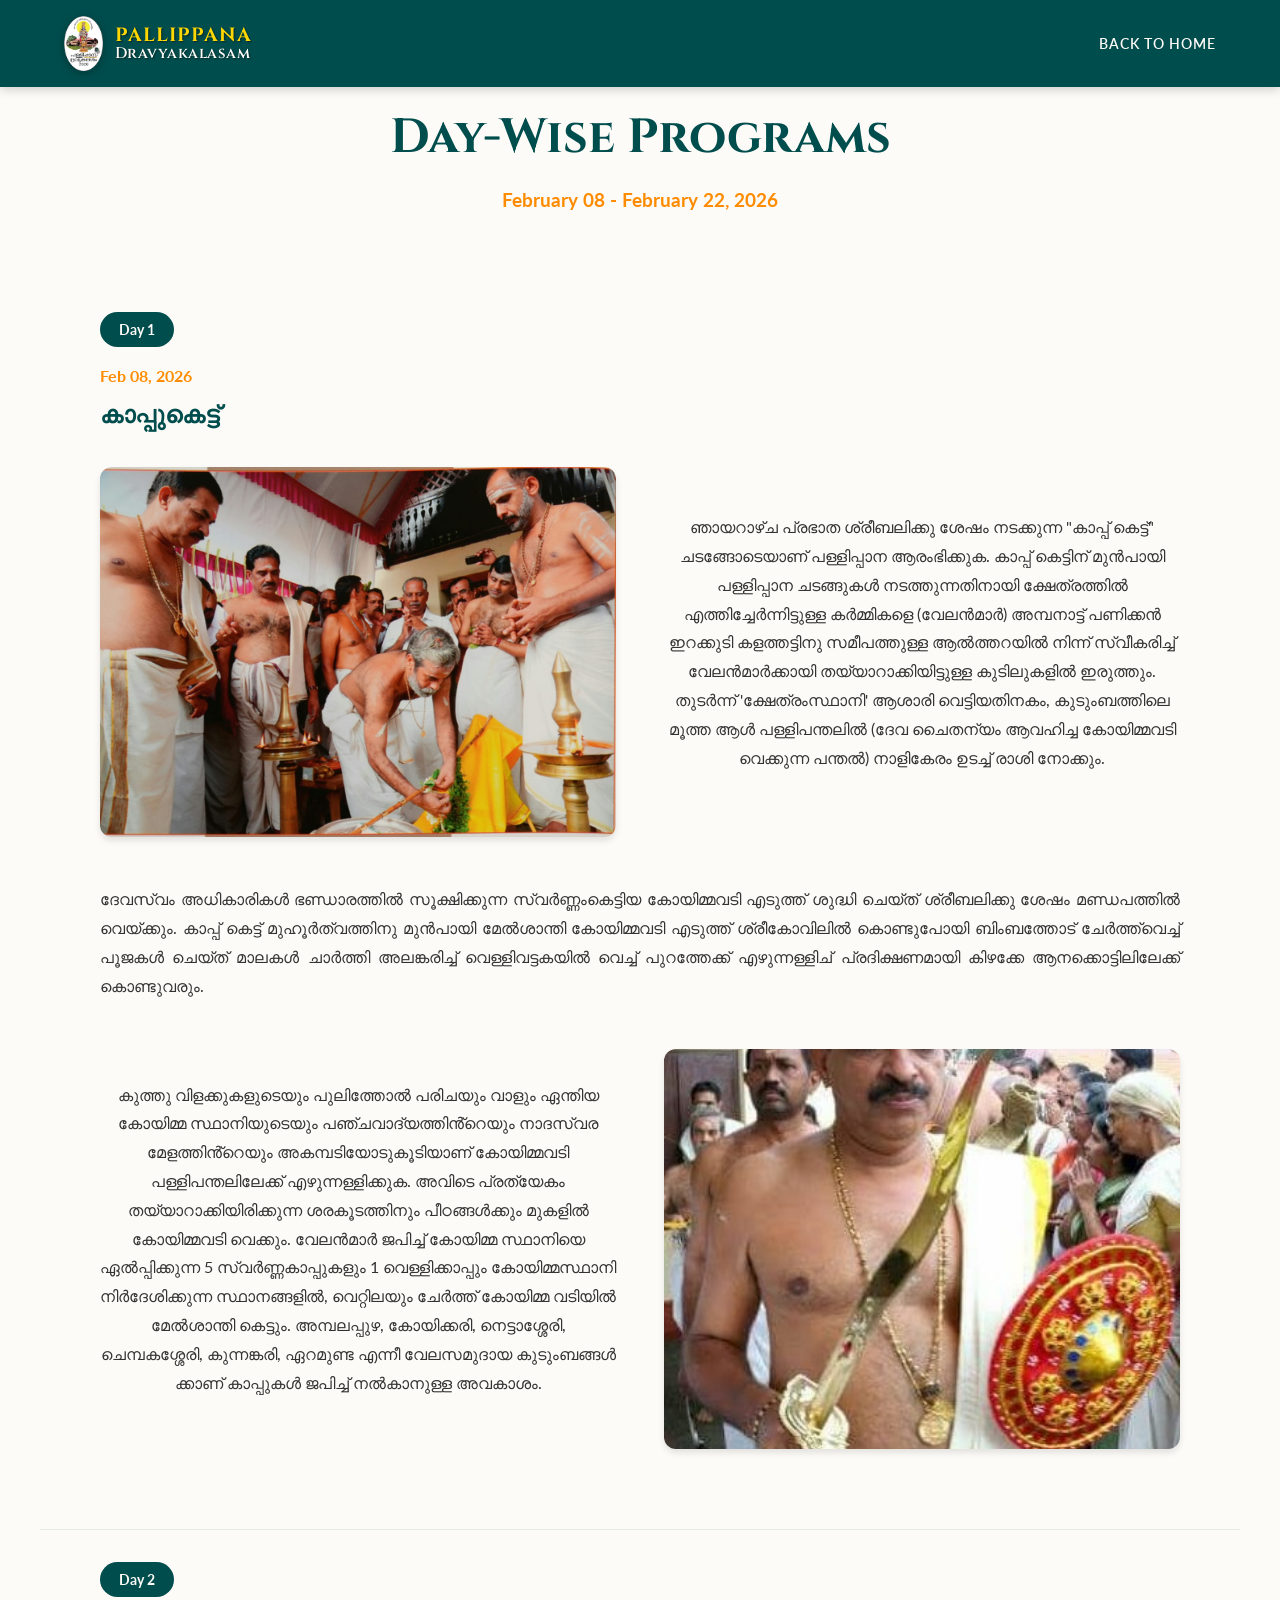
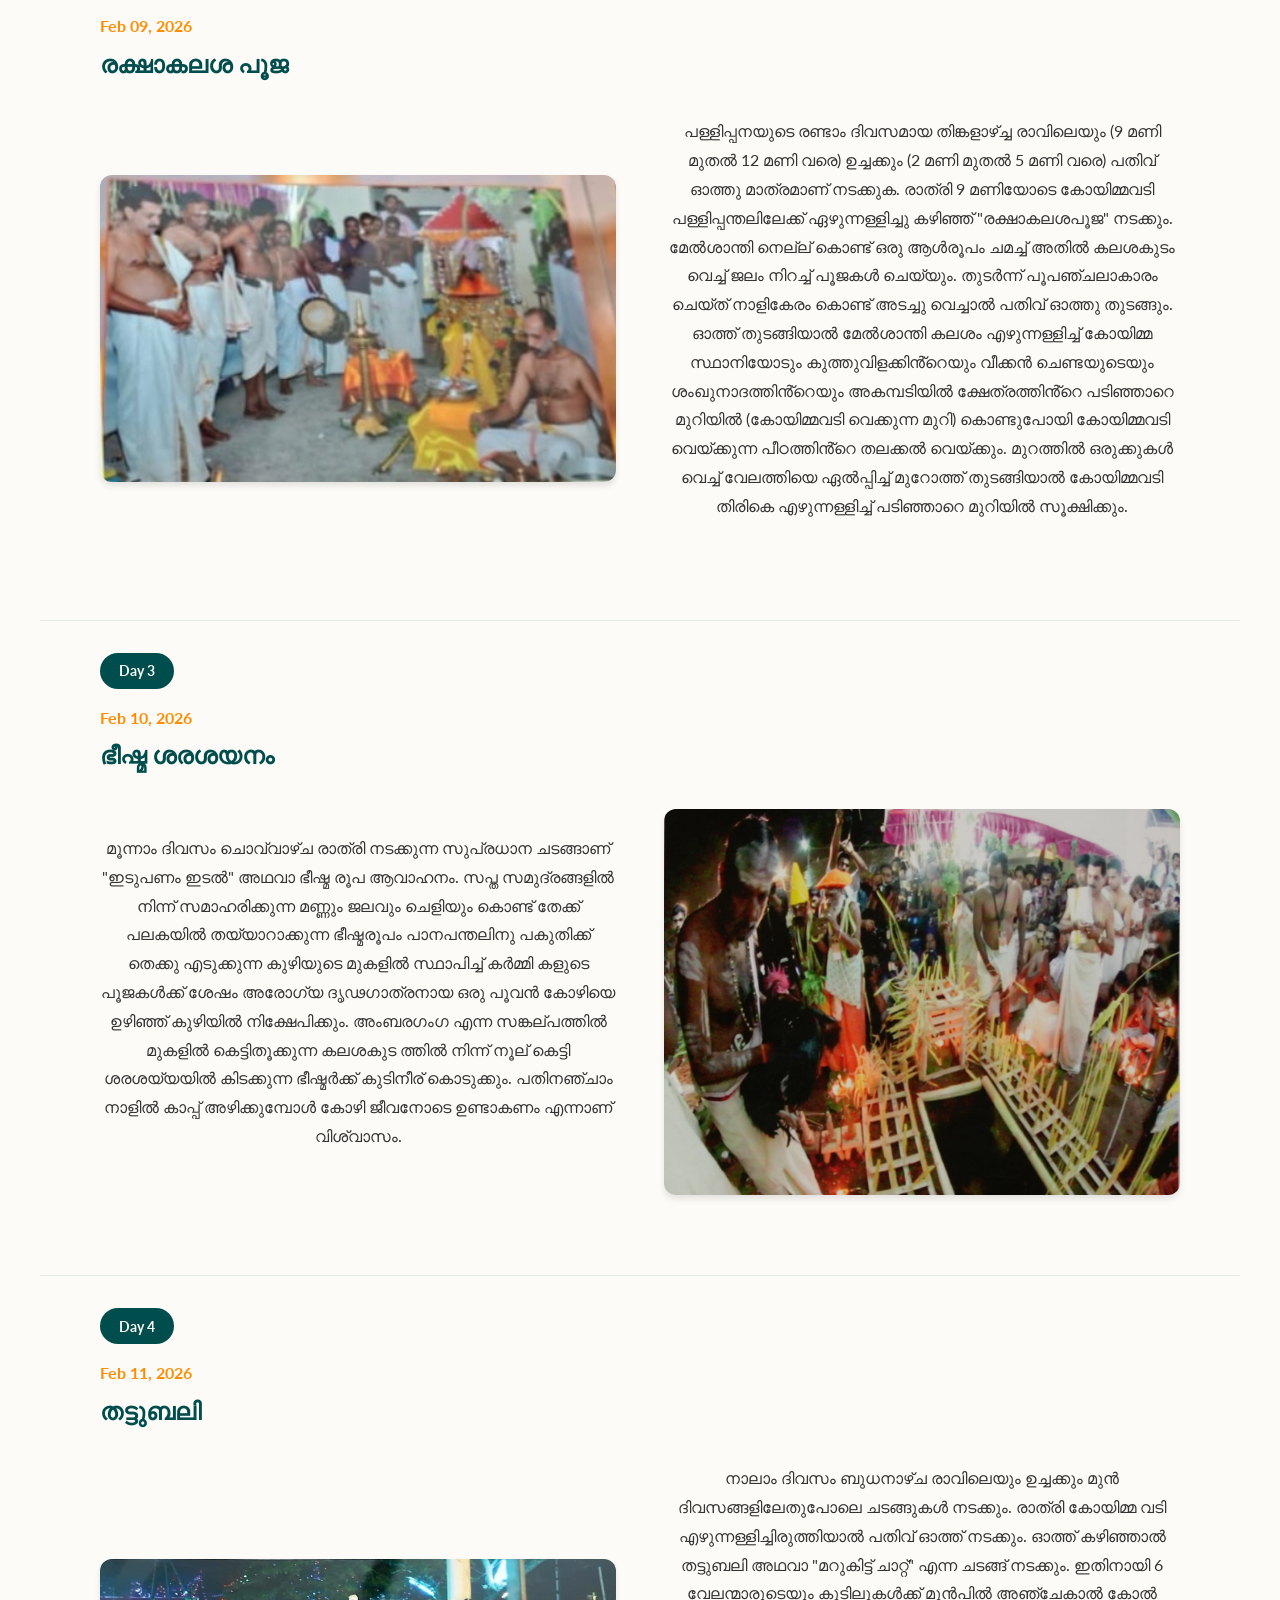
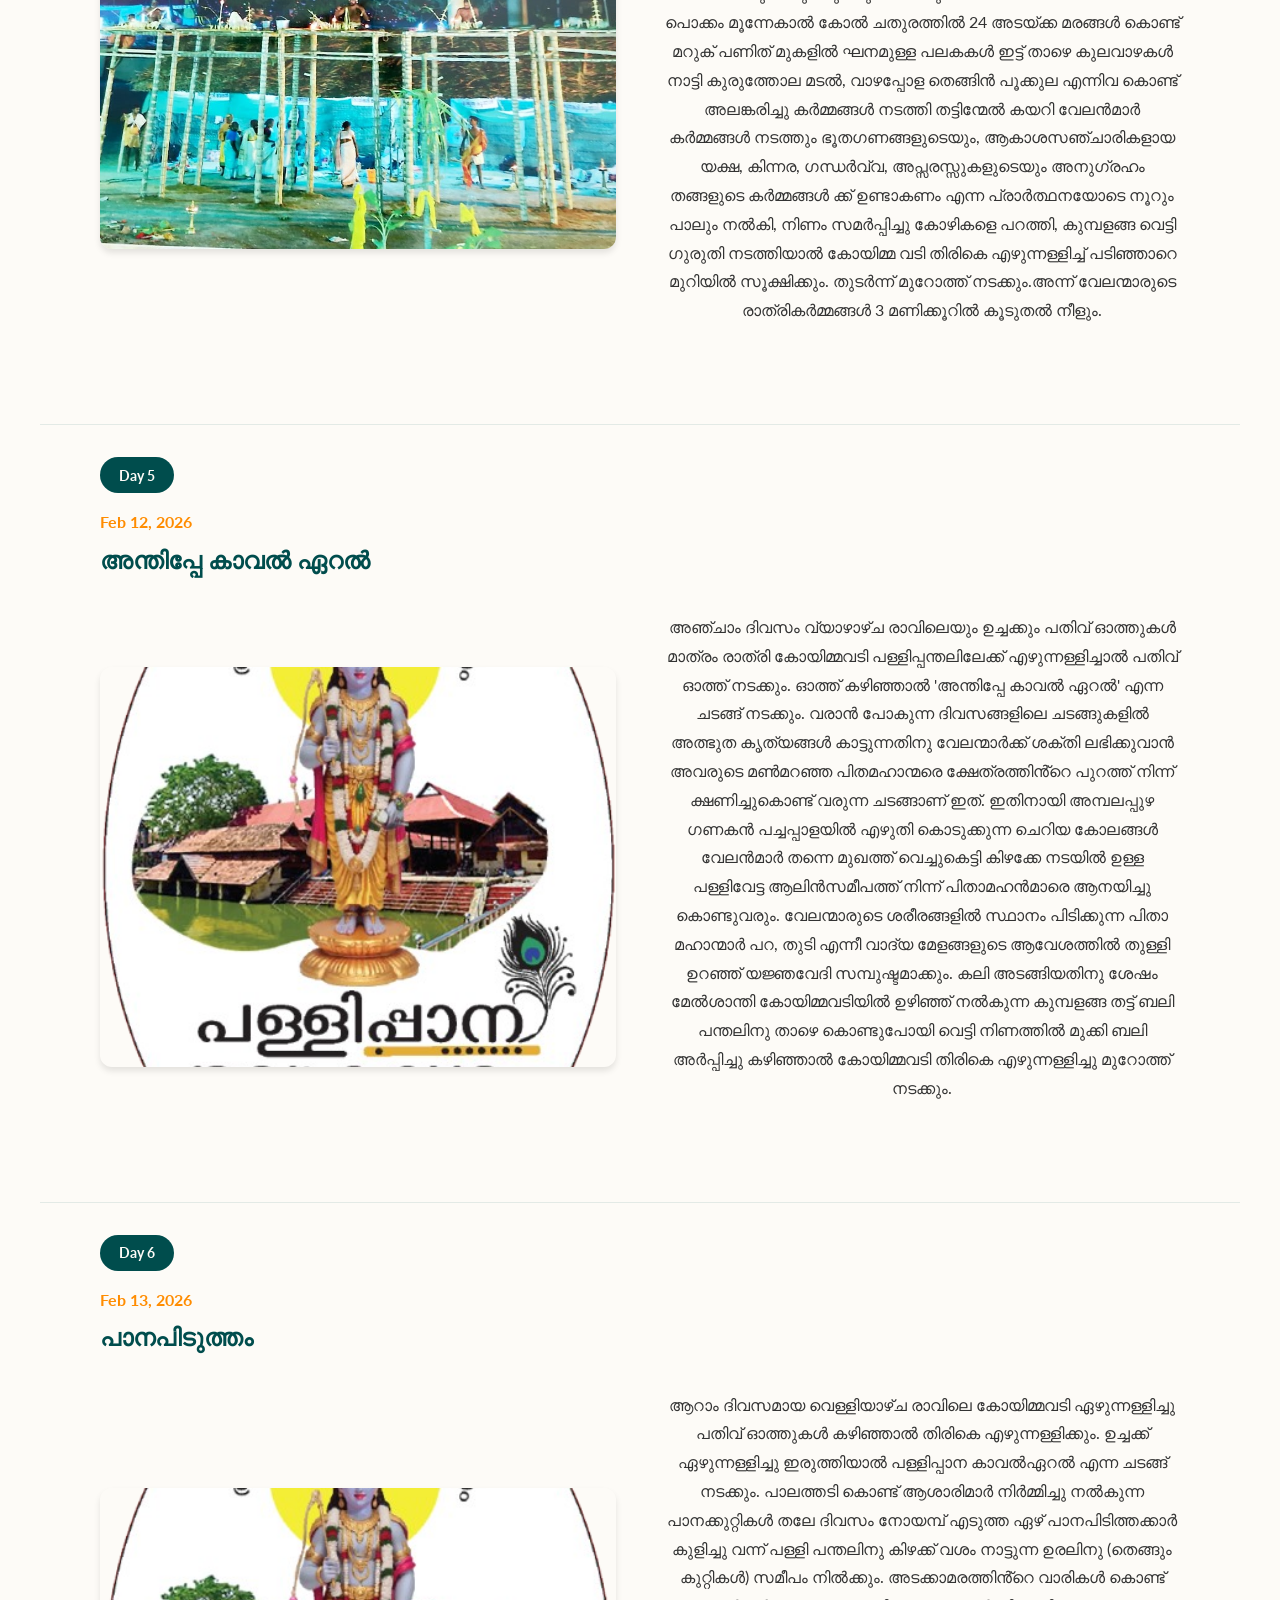
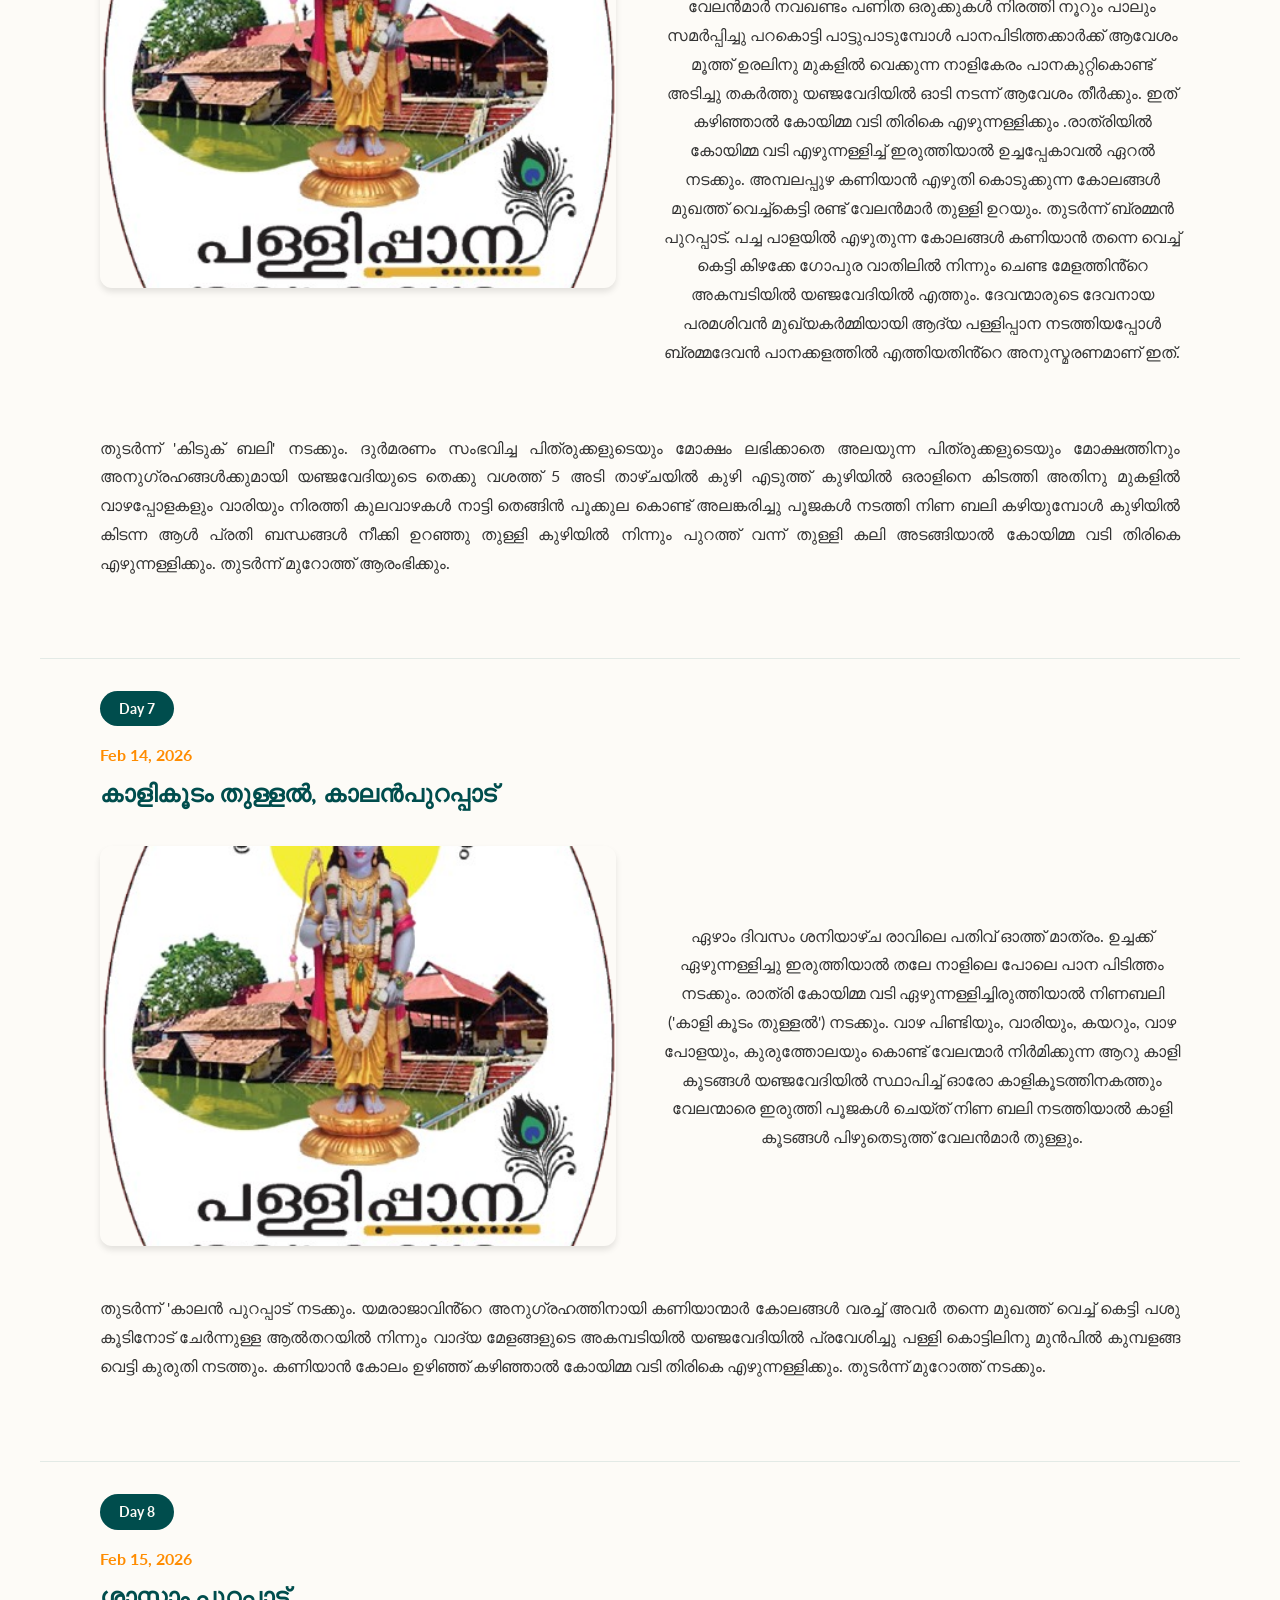
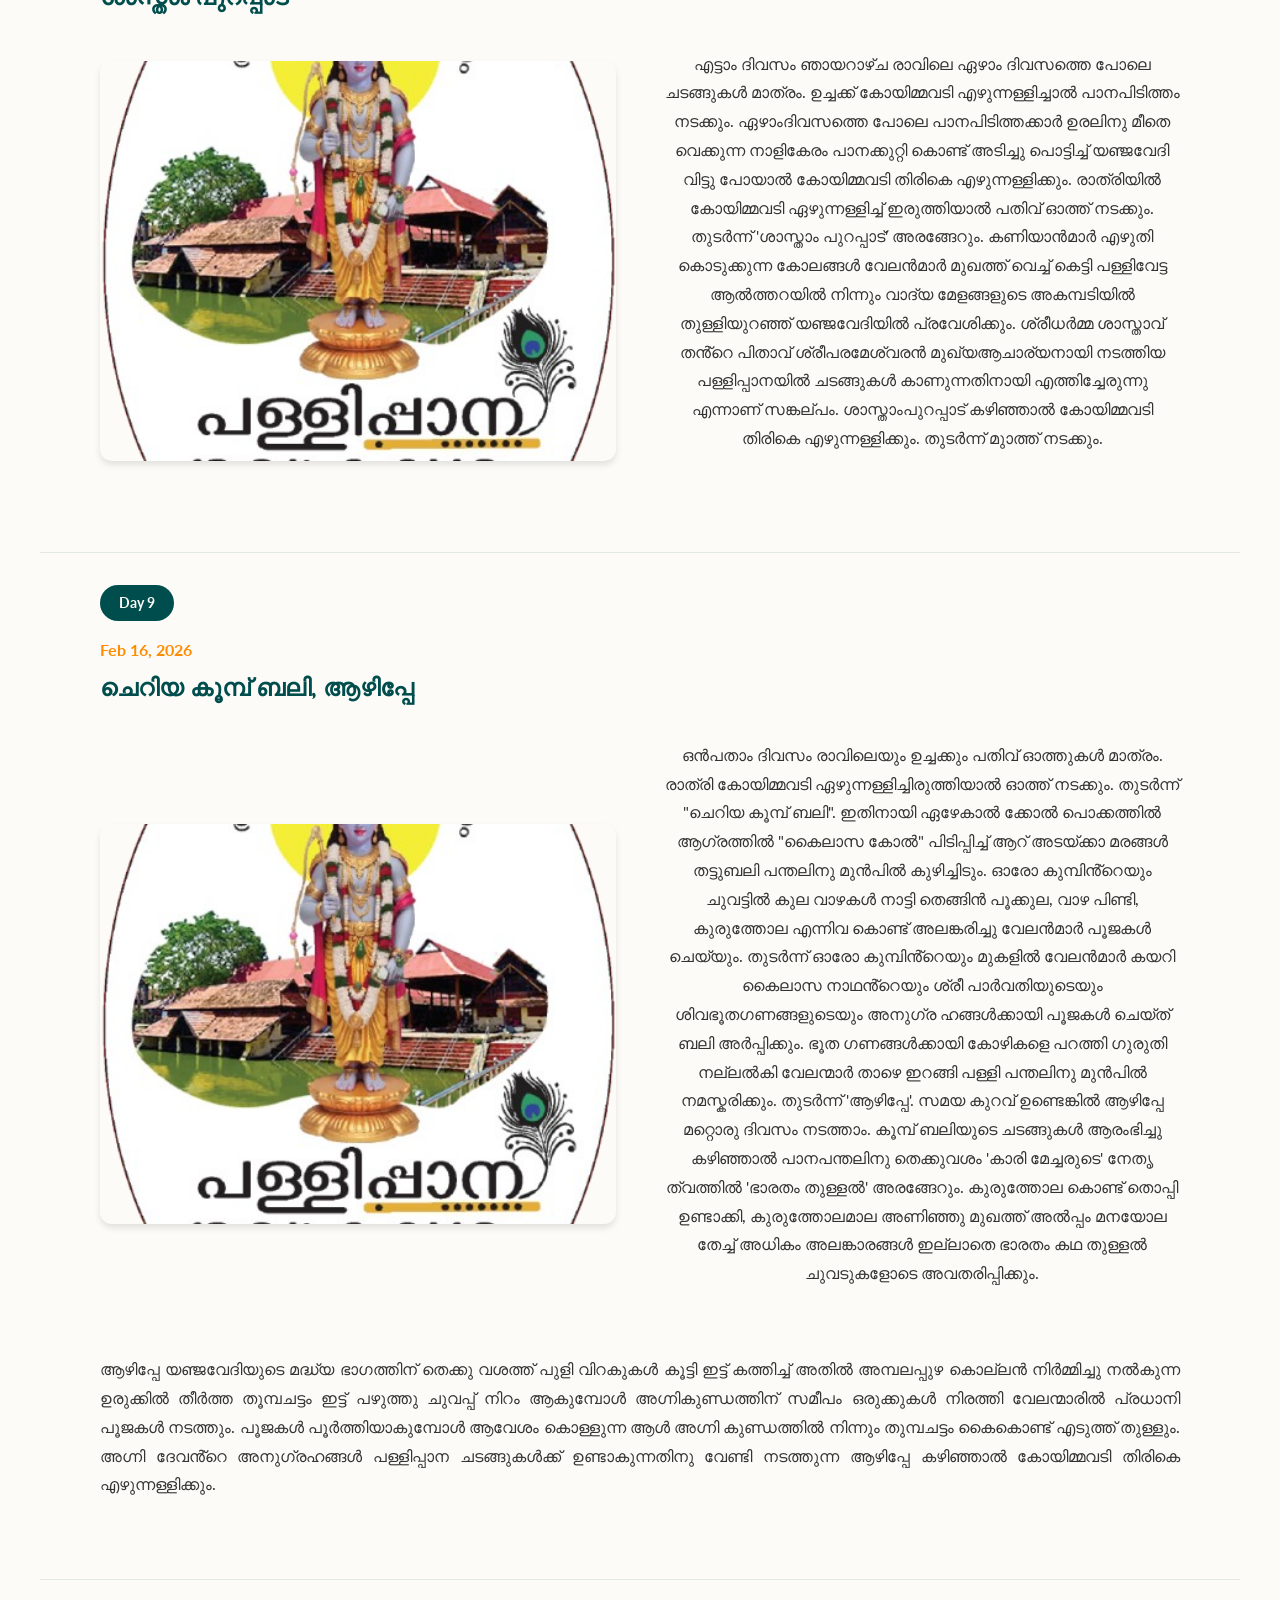
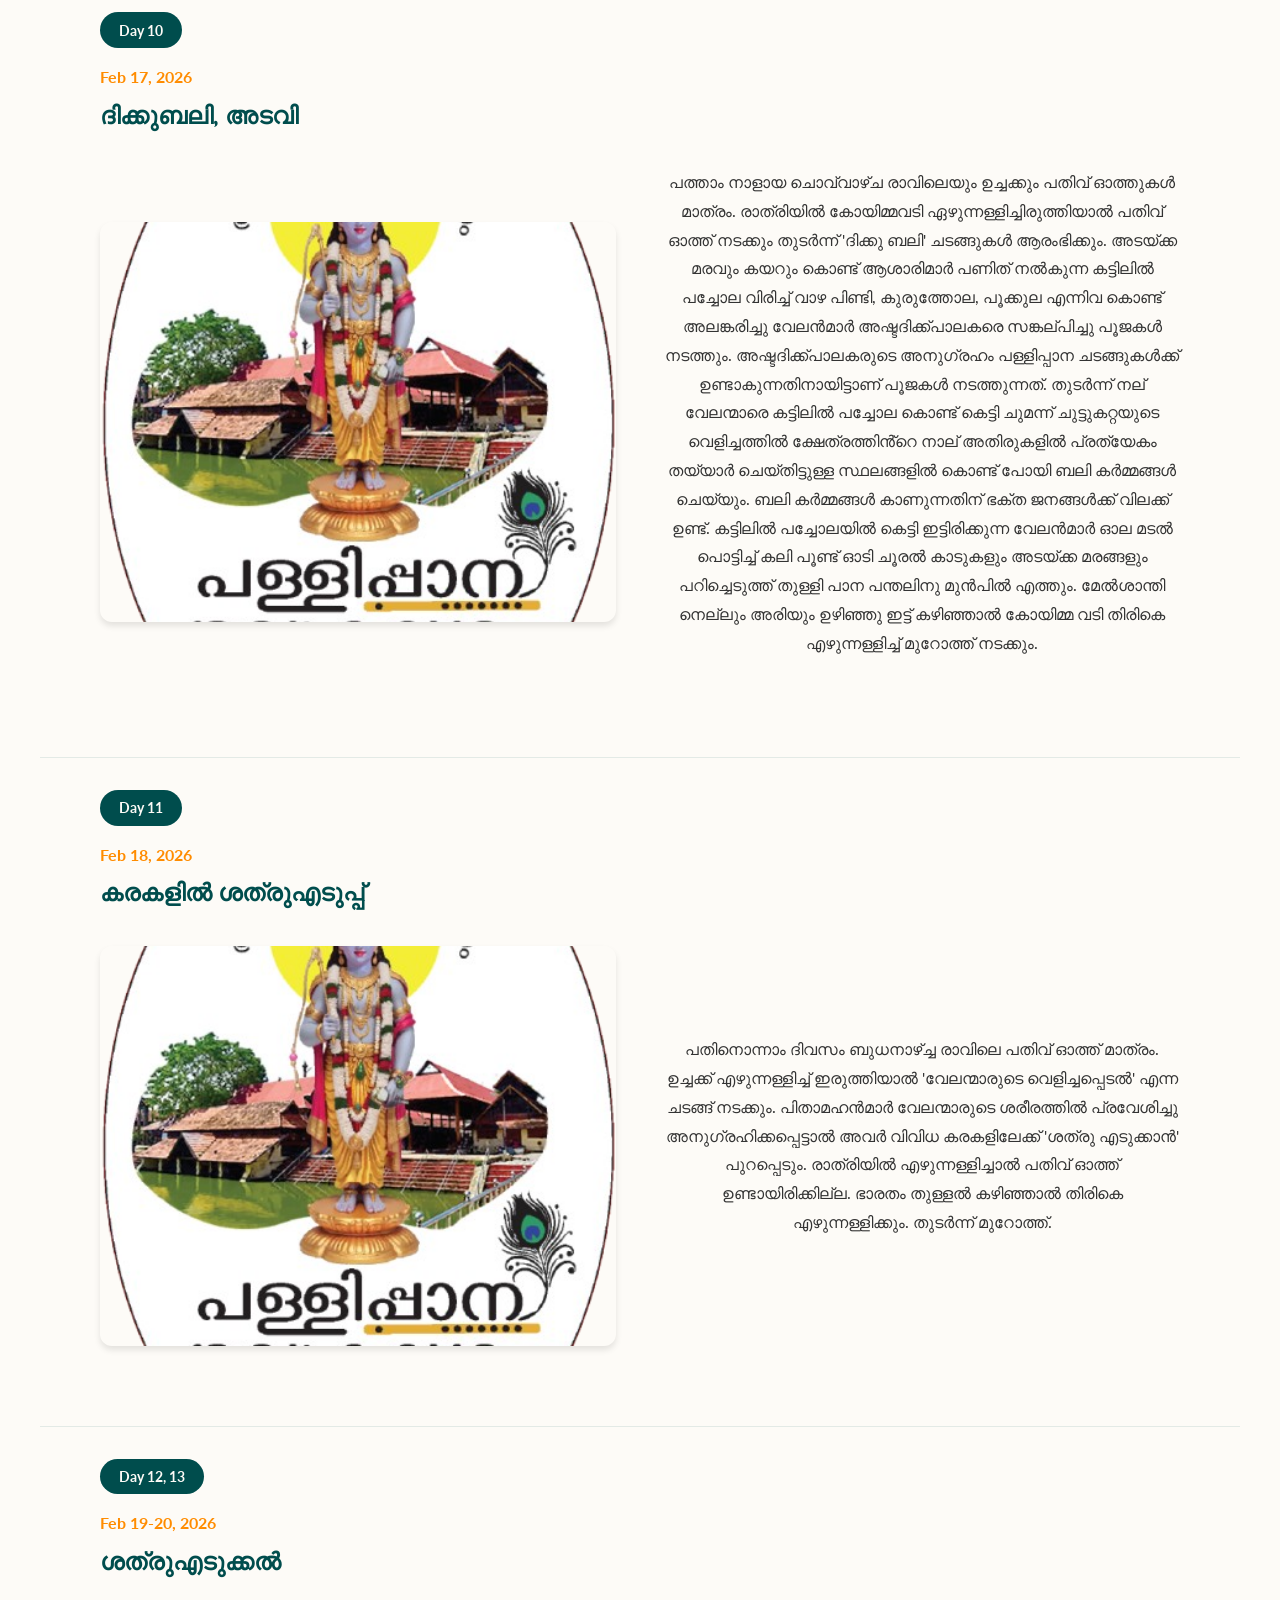
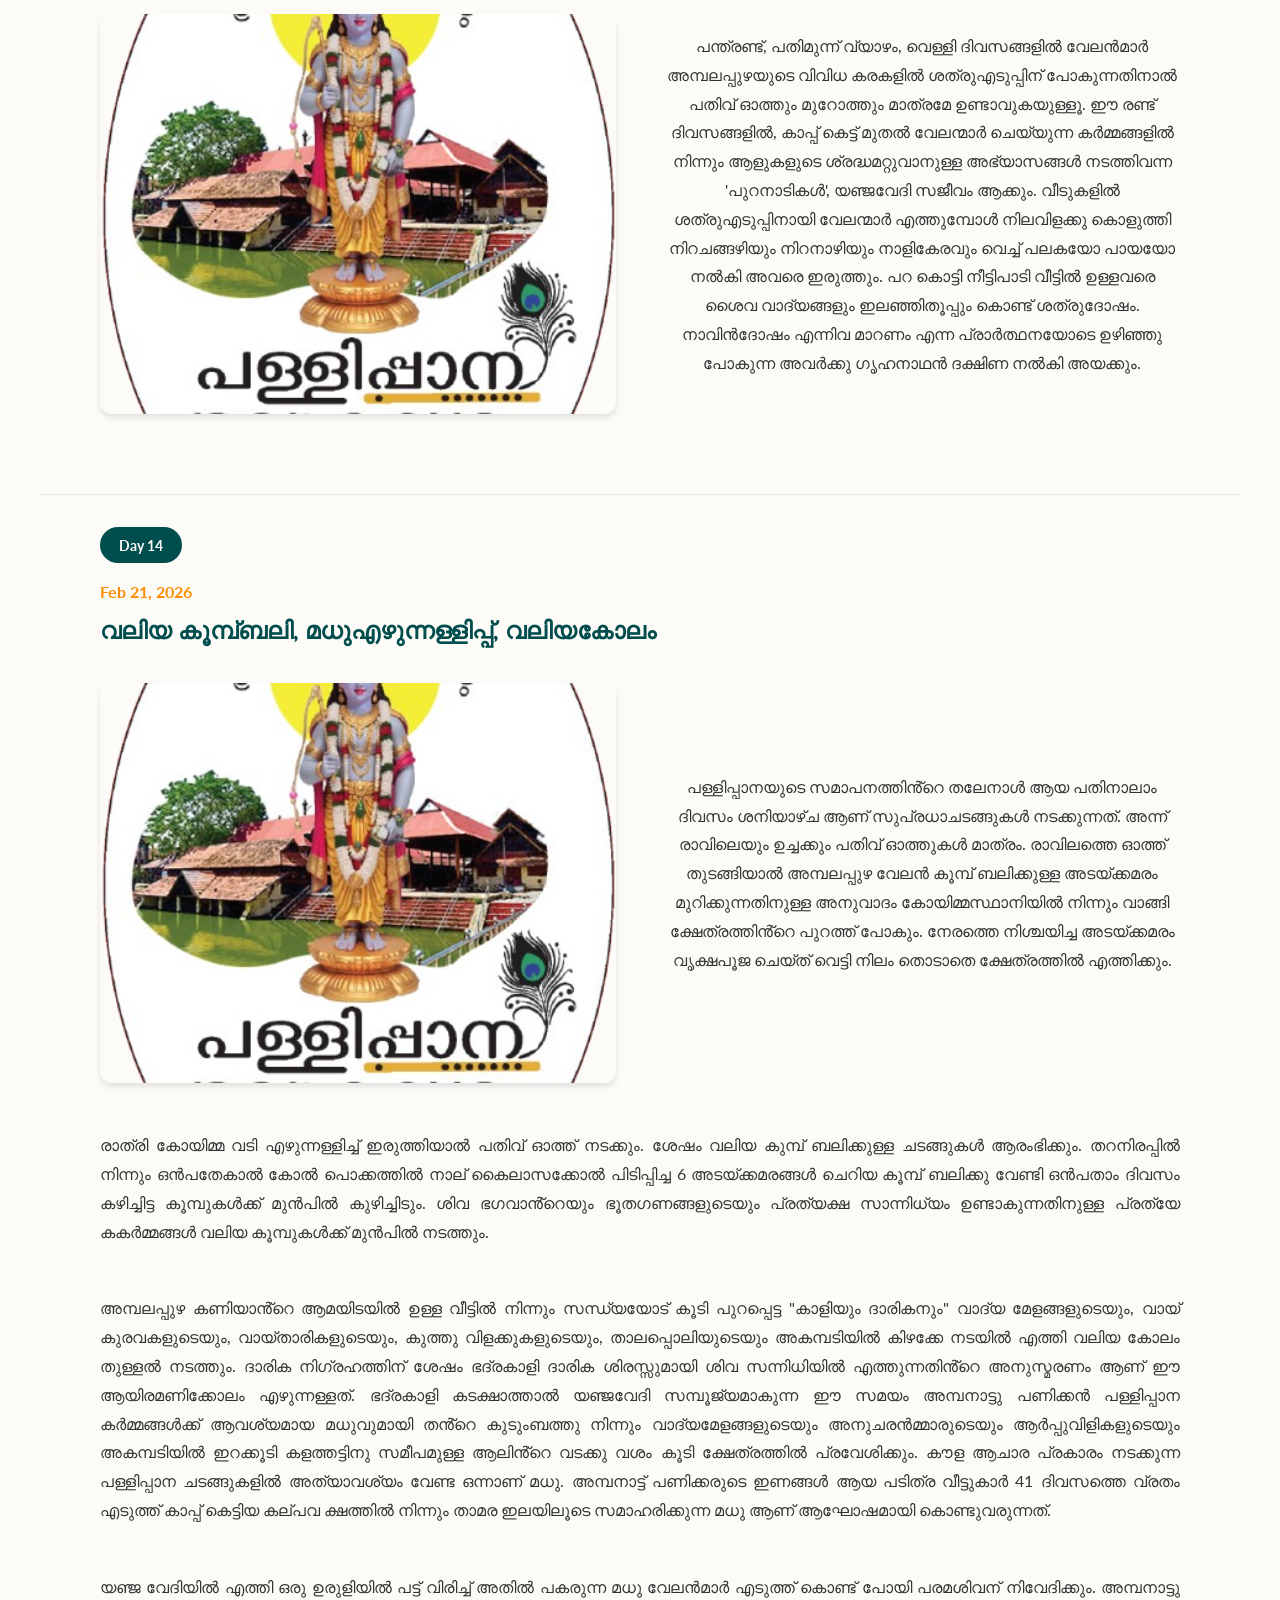
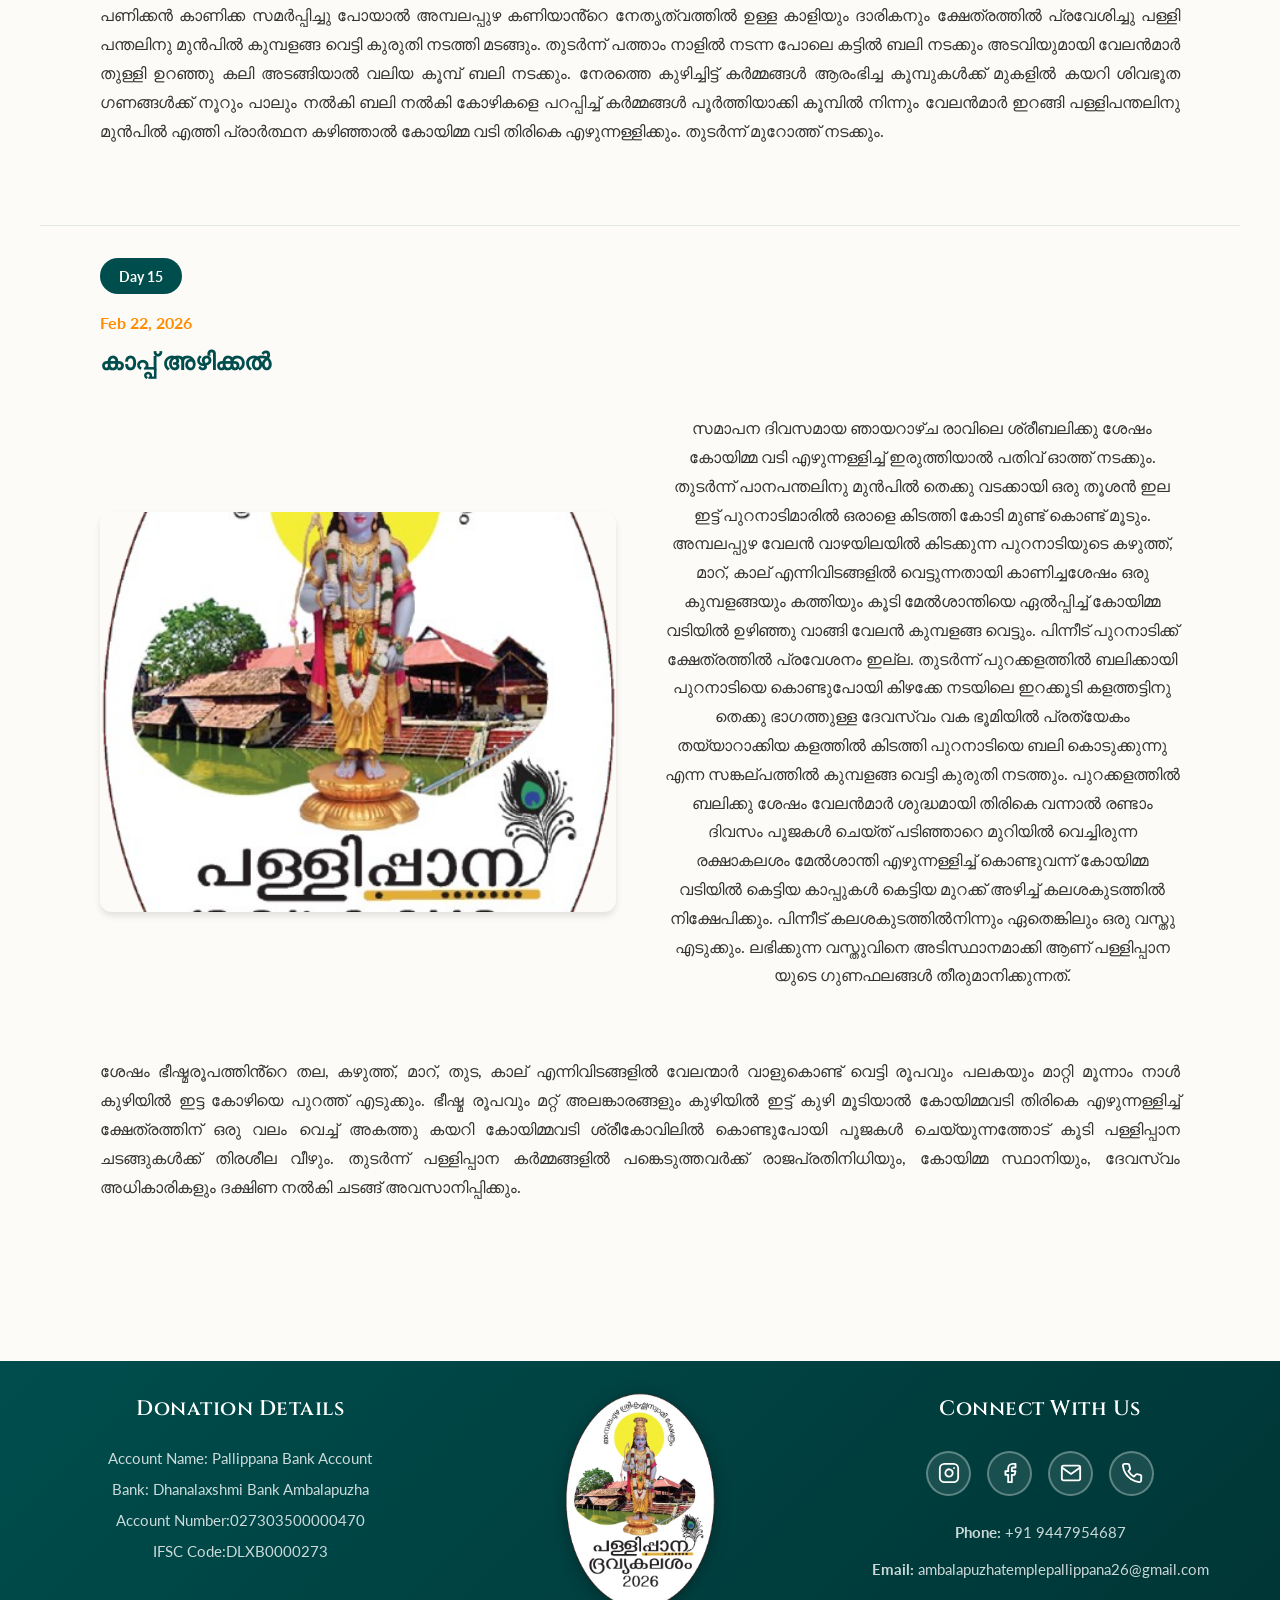
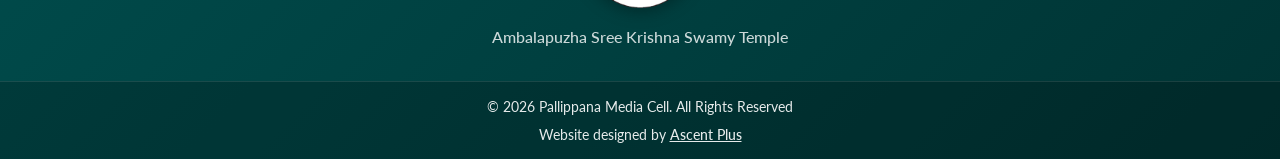
==== commit 8b2a06d0: "Add files via upload" ====
--- a/day-wise.html
+++ b/day-wise.html
@@ -40,15 +40,15 @@
             <!-- Paragraph 1 with Image (Image on left) -->
             <div class="content-row">
                 <div class="content-image">
-                    <img src="images/logo.png" alt="Kaappu Kettu">
+                    <img src="images/dw_1.jpeg" alt="Kaappu Kettu">
                 </div>
                 <div class="content-text">
                     <p>ഞായറാഴ്ച പ്രഭാത ശ്രീബലിക്കു ശേഷം നടക്കുന്ന "കാപ്പ് കെട്ട്" ചടങ്ങോടെയാണ് പള്ളിപ്പാന
                         ആരംഭിക്കുക. കാപ്പ് കെട്ടിന് മുൻപായി പള്ളിപ്പാന ചടങ്ങുകൾ നടത്തുന്നതിനായി ക്ഷേത്രത്തിൽ
                         എത്തിച്ചേർന്നിട്ടുള്ള കർമ്മികളെ (വേലൻമാർ) അമ്പനാട്ട് പണിക്കൻ ഇറക്കുടി കളത്തട്ടിനു
                         സമീപത്തുള്ള ആൽത്തറയിൽ നിന്ന് സ്വീകരിച്ച് വേലൻമാർക്കായി തയ്യാറാക്കിയിട്ടുള്ള കുടിലുകളിൽ
-                        ഇരുത്തും. തുടർന്ന് ക്ഷേത്രംസ്ഥാനി ആശാരി വെട്ടിയതിനകം കുടുംബത്തിലെ മൂത്ത ആൾ പള്ളിപന്തലിനു
-                        (ദേവ ചൈതന്യം ആവഹിച്ച കോയിമ്മവടി വെക്കുന്ന പന്തൽ) നാളികേരം ഉടക്കും.
+                        ഇരുത്തും. തുടർന്ന് 'ക്ഷേത്രംസ്ഥാനി' ആശാരി വെട്ടിയതിനകം, കുടുംബത്തിലെ മൂത്ത ആൾ പള്ളിപന്തലിൽ (ദേവ
+                        ചൈതന്യം ആവഹിച്ച കോയിമ്മവടി വെക്കുന്ന പന്തൽ) നാളികേരം ഉടച്ച് രാശി നോക്കും.
                     </p>
                 </div>
             </div>
@@ -63,107 +63,113 @@
                 </p>
             </div>
 
-            <!-- Paragraph 3 - Text only -->
-            <div class="full-width-text">
-                <p>കുത്തു വിളക്കുകളുടെയും പുലിത്തോൽ പരിചയും വാളും ഏന്തിയ കോയിമ്മ സ്ഥാനിയുടെയും
-                    പഞ്ചവാദ്യത്തിന്റെയും നാദസ്വര മേളത്തിന്റെയും അകമ്പടിയോടുകൂടിയാണ് കോയിമ്മവടി
-                    പള്ളിപന്തലിലേക്ക് എഴുന്നള്ളിക്കുക. അവിടെ പ്രത്യേകം തയ്യാറാക്കിയിരിക്കുന്ന ശരകൂടത്തിനും
-                    പീഠങ്ങൾക്കും മുകളിൽ കോയിമ്മവടി വെക്കും. വേലൻമാർ ജപിച്ച് കോയിമ്മ സ്ഥാനിയെ ഏൽപ്പിക്കുന്ന 5
-                    സ്വർണ്ണകാപ്പുകളും 1 വെള്ളിക്കാപ്പും കോയിമ്മസ്ഥാനി നിർദേശിക്കുന്ന സ്ഥാനങ്ങളിൽ, വെറ്റിലയും
-                    ചേർത്ത് കോയിമ്മ വടിയിൽ മേൽശാന്തി കെട്ടും. അമ്പലപ്പുഴ, കോയിക്കരി, നെട്ടാശ്ശേരി,
-                    ചെമ്പകശ്ശേരി, കുന്നങ്കരി, ഏറമുണ്ട എന്നീ വേലസമുദായ കുടുംബങ്ങൾ ക്കാണ് കാപ്പുകൾ ജപിച്ച്
-                    നൽകാനുള്ള അവകാശം.
-                </p>
-            </div>
-        </section>
-
-                <!-- Day 2 -->
+            <!-- Paragraph 3 with Image (Image on right) -->
+            <div class="content-row">
+                <div class="content-text">
+                    <p>കുത്തു വിളക്കുകളുടെയും പുലിത്തോൽ പരിചയും വാളും ഏന്തിയ കോയിമ്മ സ്ഥാനിയുടെയും
+                        പഞ്ചവാദ്യത്തിൻ്റെയും നാദസ്വര മേളത്തിൻ്റെയും അകമ്പടിയോടുകൂടിയാണ് കോയിമ്മവടി
+                        പള്ളിപന്തലിലേക്ക് എഴുന്നള്ളിക്കുക. അവിടെ പ്രത്യേകം തയ്യാറാക്കിയിരിക്കുന്ന ശരകൂടത്തിനും
+                        പീഠങ്ങൾക്കും മുകളിൽ കോയിമ്മവടി വെക്കും. വേലൻമാർ ജപിച്ച് കോയിമ്മ സ്ഥാനിയെ ഏൽപ്പിക്കുന്ന 5
+                        സ്വർണ്ണകാപ്പുകളും 1 വെള്ളിക്കാപ്പും കോയിമ്മസ്ഥാനി നിർദേശിക്കുന്ന സ്ഥാനങ്ങളിൽ, വെറ്റിലയും
+                        ചേർത്ത് കോയിമ്മ വടിയിൽ മേൽശാന്തി കെട്ടും. അമ്പലപ്പുഴ, കോയിക്കരി, നെട്ടാശ്ശേരി,
+                        ചെമ്പകശ്ശേരി, കുന്നങ്കരി, ഏറമുണ്ട എന്നീ വേലസമുദായ കുടുംബങ്ങൾ ക്കാണ് കാപ്പുകൾ ജപിച്ച്
+                        നൽകാനുള്ള അവകാശം.
+                    </p>
+                </div>
+                <div class="content-image">
+                    <img src="images/dw_1.1.jpeg" alt="Kaappu Kettu">
+                </div>
+            </div>
+        </section>
+
+        <!-- Day 2 -->
         <section id="day-2" class="day-section">
             <span class="day-badge">Day 2</span>
             <span class="day-date">Feb 09, 2026</span>
             <h2 style="margin-bottom: 2rem;">രക്ഷാകലശ പൂജ</h2>
-            
-            <!-- Paragraph 1 with Image (Image on left) -->
-            <div class="content-row">
-                <div class="content-image">
-                    <img src="images/logo.png" alt="രക്ഷാകലശ പൂജ">
+
+            <!-- Paragraph 1 with Image (Image on left) -->
+            <div class="content-row">
+                <div class="content-image">
+                    <img src="images/day_2.jpg" alt="രക്ഷാകലശ പൂജ">
                 </div>
                 <div class="content-text">
                     <p>പള്ളിപ്പനയുടെ രണ്ടാം ദിവസമായ തിങ്കളാഴ്ച്ച രാവിലെയും (9 മണി മുതൽ 12 മണി വരെ) ഉച്ചക്കും (2 മണി
-                            മുതൽ 5 മണി വരെ) പതിവ് ഓത്തു മാത്രമാണ് നടക്കുക. രാത്രി 9 മണിയോടെ കോയിമ്മവടി
-                            പള്ളിപ്പന്തലിലേക്ക് ഏഴുന്നള്ളിച്ചു കഴിഞ്ഞ് "രക്ഷാകലശപൂജ" നടക്കും. മേൽശാന്തി നെല്ല് കൊണ്ട്
-                            ഒരു ആൾരൂപം ചമച്ച് അതിൽ കലശകുടം വെച്ച് ജലം നിറച്ച് പൂജകൾ ചെയ്യും. തുടർന്ന് പൂപഞ്ചലാകാരം
-                            ചെയ്ത് നാളികേരം കൊണ്ട് അടച്ചു വെച്ചാൽ പതിവ് ഓത്തു തുടങ്ങും. ഓത്ത് തുടങ്ങിയാൽ മേൽശാന്തി കലശം
-                            എഴുന്നള്ളിച്ച് കോയിമ്മ സ്ഥാനിയോടും കുത്തുവിളക്കിൻ്റെയും വീക്കൻ ചെണ്ടയുടെയും
-                            ശംഖുനാദത്തിന്റെയും അകമ്പടിയിൽ ക്ഷേത്രത്തിന്റെ പടിഞ്ഞാറെ മുറിയിൽ (കോയിമ്മവടി വെക്കുന്ന മുറി)
-                            കൊണ്ടുപോയി കോയിമ്മവടി വെയ്ക്കുന്ന പീഠത്തിന്റെ തലക്കൽ വെയ്ക്കും. മുറത്തിൽ ഒരുക്കുകൾ വെച്ച്
-                            വേലത്തിയെ ഏൽപ്പിച്ച് മുറോത്ത് തുടങ്ങിയാൽ കോയിമ്മവടി തിരികെ എഴുന്നള്ളിച്ച് പടിഞ്ഞാറെ മുറിയിൽ
-                            സൂക്ഷിക്കും.
-                        </p>
-                </div>
-            </div>
-            
-        </section>
-
-                <!-- Day 3 -->
+                        മുതൽ 5 മണി വരെ) പതിവ് ഓത്തു മാത്രമാണ് നടക്കുക. രാത്രി 9 മണിയോടെ കോയിമ്മവടി
+                        പള്ളിപ്പന്തലിലേക്ക് ഏഴുന്നള്ളിച്ചു കഴിഞ്ഞ് "രക്ഷാകലശപൂജ" നടക്കും. മേൽശാന്തി നെല്ല് കൊണ്ട്
+                        ഒരു ആൾരൂപം ചമച്ച് അതിൽ കലശകുടം വെച്ച് ജലം നിറച്ച് പൂജകൾ ചെയ്യും. തുടർന്ന് പൂപഞ്ചലാകാരം
+                        ചെയ്ത് നാളികേരം കൊണ്ട് അടച്ചു വെച്ചാൽ പതിവ് ഓത്തു തുടങ്ങും. ഓത്ത് തുടങ്ങിയാൽ മേൽശാന്തി കലശം
+                        എഴുന്നള്ളിച്ച് കോയിമ്മ സ്ഥാനിയോടും കുത്തുവിളക്കിൻ്റെയും വീക്കൻ ചെണ്ടയുടെയും
+                        ശംഖുനാദത്തിൻ്റെയും അകമ്പടിയിൽ ക്ഷേത്രത്തിൻ്റെ പടിഞ്ഞാറെ മുറിയിൽ (കോയിമ്മവടി വെക്കുന്ന മുറി)
+                        കൊണ്ടുപോയി കോയിമ്മവടി വെയ്ക്കുന്ന പീഠത്തിൻ്റെ തലക്കൽ വെയ്ക്കും. മുറത്തിൽ ഒരുക്കുകൾ വെച്ച്
+                        വേലത്തിയെ ഏൽപ്പിച്ച് മുറോത്ത് തുടങ്ങിയാൽ കോയിമ്മവടി തിരികെ എഴുന്നള്ളിച്ച് പടിഞ്ഞാറെ മുറിയിൽ
+                        സൂക്ഷിക്കും.
+                    </p>
+                </div>
+            </div>
+
+        </section>
+
+        <!-- Day 3 -->
         <section id="day-3" class="day-section">
             <span class="day-badge">Day 3</span>
             <span class="day-date">Feb 10, 2026</span>
             <h2 style="margin-bottom: 2rem;">ഭീഷ്മ ശരശയനം</h2>
-            
-            <!-- Paragraph 1 with Image (Image on left) -->
-            <div class="content-row">
-                <div class="content-image">
-                    <img src="images/logo.png" alt="ഭീഷ്മ ശരശയനം">
-                </div>
+
+            <!-- Paragraph 1 with Image (Image on left) -->
+            <div class="content-row">                
                 <div class="content-text">
                     <p>മൂന്നാം ദിവസം ചൊവ്വാഴ്ച രാത്രി നടക്കുന്ന സുപ്രധാന ചടങ്ങാണ് "ഇടുപണം ഇടൽ" അഥവാ ഭീഷ്മ രൂപ
-                            ആവാഹനം. സപ്ത സമുദ്രങ്ങളിൽ നിന്ന് സമാഹരിക്കുന്ന മണ്ണും ജലവും ചെളിയും കൊണ്ട് തേക്ക് പലകയിൽ
-                            തയ്യാറാക്കുന്ന ഭീഷ്മരൂപം പാനപന്തലിനു പകുതിക്ക് തെക്കു എടുക്കുന്ന കുഴിയുടെ മുകളിൽ സ്ഥാപിച്ച്
-                            കർമ്മി കളുടെ പൂജകൾക്ക് ശേഷം അരോഗ്യ ദൃഢഗാത്രനായ ഒരു പൂവൻ കോഴിയെ ഉഴിഞ്ഞ് കുഴിയിൽ
-                            നിക്ഷേപിക്കും. അംബരഗംഗ എന്ന സങ്കല്പത്തിൽ മുകളിൽ കെട്ടിതൂക്കുന്ന കലശകുട ത്തിൽ നിന്ന് നൂല്
-                            കെട്ടി ശരശയ്യയിൽ കിടക്കുന്ന ഭീഷ്മർക്ക് കുടിനീര് കൊടുക്കും. പതിനഞ്ചാം നാളിൽ കാപ്പ്
-                            അഴിക്കുമ്പോൾ കോഴി ജീവനോടെ ഉണ്ടാകണം എന്നാണ് വിശ്വാസം.
-                        </p>
-                </div>
-            </div>
-            
-        </section>
-
-                <!-- Day 4 -->
+                        ആവാഹനം. സപ്ത സമുദ്രങ്ങളിൽ നിന്ന് സമാഹരിക്കുന്ന മണ്ണും ജലവും ചെളിയും കൊണ്ട് തേക്ക് പലകയിൽ
+                        തയ്യാറാക്കുന്ന ഭീഷ്മരൂപം പാനപന്തലിനു പകുതിക്ക് തെക്കു എടുക്കുന്ന കുഴിയുടെ മുകളിൽ സ്ഥാപിച്ച്
+                        കർമ്മി കളുടെ പൂജകൾക്ക് ശേഷം അരോഗ്യ ദൃഢഗാത്രനായ ഒരു പൂവൻ കോഴിയെ ഉഴിഞ്ഞ് കുഴിയിൽ
+                        നിക്ഷേപിക്കും. അംബരഗംഗ എന്ന സങ്കല്പത്തിൽ മുകളിൽ കെട്ടിതൂക്കുന്ന കലശകുട ത്തിൽ നിന്ന് നൂല്
+                        കെട്ടി ശരശയ്യയിൽ കിടക്കുന്ന ഭീഷ്മർക്ക് കുടിനീര് കൊടുക്കും. പതിനഞ്ചാം നാളിൽ കാപ്പ്
+                        അഴിക്കുമ്പോൾ കോഴി ജീവനോടെ ഉണ്ടാകണം എന്നാണ് വിശ്വാസം.
+                    </p>
+                </div>
+                <div class="content-image">
+                    <img src="images/day_3.jpeg" alt="ഭീഷ്മ ശരശയനം">
+                </div>
+            </div>
+
+        </section>
+
+        <!-- Day 4 -->
         <section id="day-4" class="day-section">
             <span class="day-badge">Day 4</span>
             <span class="day-date">Feb 11, 2026</span>
             <h2 style="margin-bottom: 2rem;">തട്ടുബലി</h2>
-            
-            <!-- Paragraph 1 with Image (Image on left) -->
-            <div class="content-row">
-                <div class="content-image">
-                    <img src="images/logo.png" alt="തട്ടുബലി">
+
+            <!-- Paragraph 1 with Image (Image on left) -->
+            <div class="content-row">
+                <div class="content-image">
+                    <img src="images/day_4.jpeg" alt="തട്ടുബലി">
                 </div>
                 <div class="content-text">
                     <p>നാലാം ദിവസം ബുധനാഴ്ച രാവിലെയും ഉച്ചക്കും മുൻ ദിവസങ്ങളിലേതുപോലെ ചടങ്ങുകൾ നടക്കും. രാത്രി
-                            കോയിമ്മ വടി എഴുന്നള്ളിച്ചിരുത്തിയാൽ പതിവ് ഓത്ത് നടക്കും. ഓത്ത് കഴിഞ്ഞാൽ തട്ടുബലി അഥവാ
-                            "മറുകിട്ട് ചാറ്റ്" എന്ന ചടങ്ങ് നടക്കും. ഇതിനായി 6 വേലന്മാരുടെയും കുടിലുകൾക്ക് മുൻപിൽ
-                            അഞ്ചേകാൽ കോൽ പൊക്കം മൂന്നേകാൽ കോൽ ചതുരത്തിൽ 24 അടയ്ക്ക മരങ്ങൾ കൊണ്ട് മറുക് പണിത് മുകളിൽ
-                            ഘനമുള്ള പലകകൾ ഇട്ട് താഴെ കുലവാഴകൾ നാട്ടി കുരുത്തോല മടൽ, വാഴപ്പോള തെങ്ങിൻ പൂക്കുല എന്നിവ
-                            കൊണ്ട് അലങ്കരിച്ചു കർമ്മങ്ങൾ നടത്തി തട്ടിന്മേൽ കയറി വേലൻമാർ കർമ്മങ്ങൾ നടത്തും
-                            ഭൂതഗണങ്ങളുടെയും, ആകാശസഞ്ചാരികളായ യക്ഷ, കിന്നര, ഗന്ധർവ്വ, അപ്സരസ്സുകളുടെയും അനുഗ്രഹം തങ്ങളുടെ
-                            കർമ്മങ്ങൾ ക്ക് ഉണ്ടാകണം എന്ന പ്രാർത്ഥനയോടെ നൂറും പാലും നൽകി, നിണം സമർപ്പിച്ചു കോഴികളെ
-                            പറത്തി, കുമ്പളങ്ങ വെട്ടി ഗുരുതി നടത്തിയാൽ കോയിമ്മ വടി തിരികെ എഴുന്നള്ളിച്ച് പടിഞ്ഞാറെ
-                            മുറിയിൽ സൂക്ഷിക്കും. തുടർന്ന് മുറോത്ത് നടക്കും.അന്ന് വേലന്മാരുടെ രാത്രികർമ്മങ്ങൾ 3 മണിക്കൂറിൽ കൂടുതൽ നീളും.
-                        </p>
-                </div>
-            </div>            
-            
-        </section>
-
-                <!-- Day 5 -->
+                        കോയിമ്മ വടി എഴുന്നള്ളിച്ചിരുത്തിയാൽ പതിവ് ഓത്ത് നടക്കും. ഓത്ത് കഴിഞ്ഞാൽ തട്ടുബലി അഥവാ
+                        "മറുകിട്ട് ചാറ്റ്" എന്ന ചടങ്ങ് നടക്കും. ഇതിനായി 6 വേലന്മാരുടെയും കുടിലുകൾക്ക് മുൻപിൽ
+                        അഞ്ചേകാൽ കോൽ പൊക്കം മൂന്നേകാൽ കോൽ ചതുരത്തിൽ 24 അടയ്ക്ക മരങ്ങൾ കൊണ്ട് മറുക് പണിത് മുകളിൽ
+                        ഘനമുള്ള പലകകൾ ഇട്ട് താഴെ കുലവാഴകൾ നാട്ടി കുരുത്തോല മടൽ, വാഴപ്പോള തെങ്ങിൻ പൂക്കുല എന്നിവ
+                        കൊണ്ട് അലങ്കരിച്ചു കർമ്മങ്ങൾ നടത്തി തട്ടിന്മേൽ കയറി വേലൻമാർ കർമ്മങ്ങൾ നടത്തും
+                        ഭൂതഗണങ്ങളുടെയും, ആകാശസഞ്ചാരികളായ യക്ഷ, കിന്നര, ഗന്ധർവ്വ, അപ്സരസ്സുകളുടെയും അനുഗ്രഹം തങ്ങളുടെ
+                        കർമ്മങ്ങൾ ക്ക് ഉണ്ടാകണം എന്ന പ്രാർത്ഥനയോടെ നൂറും പാലും നൽകി, നിണം സമർപ്പിച്ചു കോഴികളെ
+                        പറത്തി, കുമ്പളങ്ങ വെട്ടി ഗുരുതി നടത്തിയാൽ കോയിമ്മ വടി തിരികെ എഴുന്നള്ളിച്ച് പടിഞ്ഞാറെ
+                        മുറിയിൽ സൂക്ഷിക്കും. തുടർന്ന് മുറോത്ത് നടക്കും.അന്ന് വേലന്മാരുടെ രാത്രികർമ്മങ്ങൾ 3 മണിക്കൂറിൽ
+                        കൂടുതൽ നീളും.
+                    </p>
+                </div>
+            </div>
+
+        </section>
+
+        <!-- Day 5 -->
         <section id="day-5" class="day-section">
             <span class="day-badge">Day 5</span>
             <span class="day-date">Feb 12, 2026</span>
             <h2 style="margin-bottom: 2rem;">അന്തിപ്പേ കാവൽ ഏറൽ</h2>
-            
+
             <!-- Paragraph 1 with Image (Image on left) -->
             <div class="content-row">
                 <div class="content-image">
@@ -171,28 +177,28 @@
                 </div>
                 <div class="content-text">
                     <p>അഞ്ചാം ദിവസം വ്യാഴാഴ്ച രാവിലെയും ഉച്ചക്കും പതിവ് ഓത്തുകൾ മാത്രം രാത്രി കോയിമ്മവടി
-                            പള്ളിപ്പന്തലിലേക്ക് എഴുന്നള്ളിച്ചാൽ പതിവ് ഓത്ത് നടക്കും. ഓത്ത് കഴിഞ്ഞാൽ 'അന്തിപ്പേ കാവൽ ഏറൽ'
-                            എന്ന ചടങ്ങ് നടക്കും. വരാൻ പോകുന്ന ദിവസങ്ങളിലെ ചടങ്ങുകളിൽ അത്ഭുത കൃത്യങ്ങൾ കാട്ടുന്നതിനു
-                            വേലന്മാർക്ക് ശക്തി ലഭിക്കുവാൻ അവരുടെ മൺമറഞ്ഞ പിതമഹാന്മരെ ക്ഷേത്രത്തിന്റെ പുറത്ത് നിന്ന്
-                            ക്ഷണിച്ചുകൊണ്ട് വരുന്ന ചടങ്ങാണ് ഇത്. ഇതിനായി അമ്പലപ്പുഴ ഗണകൻ പച്ചപ്പാളയിൽ എഴുതി കൊടുക്കുന്ന
-                            ചെറിയ കോലങ്ങൾ വേലൻമാർ തന്നെ മുഖത്ത് വെച്ചുകെട്ടി കിഴക്കേ നടയിൽ ഉള്ള പള്ളിവേട്ട ആലിൻസമീപത്ത്
-                            നിന്ന് പിതാമഹൻമാരെ ആനയിച്ചു കൊണ്ടുവരും. വേലന്മാരുടെ ശരീരങ്ങളിൽ സ്ഥാനം പിടിക്കുന്ന പിതാ
-                            മഹാന്മാർ പറ, തുടി എന്നീ വാദ്യ മേളങ്ങളുടെ ആവേശത്തിൽ തുള്ളി ഉറഞ്ഞ് യജ്ഞവേദി സമ്പുഷ്ടമാക്കും.
-                            കലി അടങ്ങിയതിനു ശേഷം മേൽശാന്തി കോയിമ്മവടിയിൽ ഉഴിഞ്ഞ് നൽകുന്ന കുമ്പളങ്ങ തട്ട് ബലി പന്തലിനു
-                            താഴെ കൊണ്ടുപോയി വെട്ടി നിണത്തിൽ മുക്കി ബലി അർപ്പിച്ചു കഴിഞ്ഞാൽ കോയിമ്മവടി തിരികെ
-                            എഴുന്നള്ളിച്ചു മുറോത്ത് നടക്കും.
-                        </p>
-                </div>
-            </div>
-            
-        </section>
-
-                <!-- Day 6 -->
+                        പള്ളിപ്പന്തലിലേക്ക് എഴുന്നള്ളിച്ചാൽ പതിവ് ഓത്ത് നടക്കും. ഓത്ത് കഴിഞ്ഞാൽ 'അന്തിപ്പേ കാവൽ ഏറൽ'
+                        എന്ന ചടങ്ങ് നടക്കും. വരാൻ പോകുന്ന ദിവസങ്ങളിലെ ചടങ്ങുകളിൽ അത്ഭുത കൃത്യങ്ങൾ കാട്ടുന്നതിനു
+                        വേലന്മാർക്ക് ശക്തി ലഭിക്കുവാൻ അവരുടെ മൺമറഞ്ഞ പിതമഹാന്മരെ ക്ഷേത്രത്തിൻ്റെ പുറത്ത് നിന്ന്
+                        ക്ഷണിച്ചുകൊണ്ട് വരുന്ന ചടങ്ങാണ് ഇത്. ഇതിനായി അമ്പലപ്പുഴ ഗണകൻ പച്ചപ്പാളയിൽ എഴുതി കൊടുക്കുന്ന
+                        ചെറിയ കോലങ്ങൾ വേലൻമാർ തന്നെ മുഖത്ത് വെച്ചുകെട്ടി കിഴക്കേ നടയിൽ ഉള്ള പള്ളിവേട്ട ആലിൻസമീപത്ത്
+                        നിന്ന് പിതാമഹൻമാരെ ആനയിച്ചു കൊണ്ടുവരും. വേലന്മാരുടെ ശരീരങ്ങളിൽ സ്ഥാനം പിടിക്കുന്ന പിതാ
+                        മഹാന്മാർ പറ, തുടി എന്നീ വാദ്യ മേളങ്ങളുടെ ആവേശത്തിൽ തുള്ളി ഉറഞ്ഞ് യജ്ഞവേദി സമ്പുഷ്ടമാക്കും.
+                        കലി അടങ്ങിയതിനു ശേഷം മേൽശാന്തി കോയിമ്മവടിയിൽ ഉഴിഞ്ഞ് നൽകുന്ന കുമ്പളങ്ങ തട്ട് ബലി പന്തലിനു
+                        താഴെ കൊണ്ടുപോയി വെട്ടി നിണത്തിൽ മുക്കി ബലി അർപ്പിച്ചു കഴിഞ്ഞാൽ കോയിമ്മവടി തിരികെ
+                        എഴുന്നള്ളിച്ചു മുറോത്ത് നടക്കും.
+                    </p>
+                </div>
+            </div>
+
+        </section>
+
+        <!-- Day 6 -->
         <section id="day-6" class="day-section">
             <span class="day-badge">Day 6</span>
             <span class="day-date">Feb 13, 2026</span>
             <h2 style="margin-bottom: 2rem;">പാനപിടുത്തം</h2>
-            
+
             <!-- Paragraph 1 with Image (Image on left) -->
             <div class="content-row">
                 <div class="content-image">
@@ -200,41 +206,41 @@
                 </div>
                 <div class="content-text">
                     <p>ആറാം ദിവസമായ വെള്ളിയാഴ്ച രാവിലെ കോയിമ്മവടി ഏഴുന്നള്ളിച്ചു പതിവ് ഓത്തുകൾ കഴിഞ്ഞാൽ തിരികെ
-                            എഴുന്നള്ളിക്കും. ഉച്ചക്ക് ഏഴുന്നള്ളിച്ചു ഇരുത്തിയാൽ പള്ളിപ്പാന കാവൽഏറൽ എന്ന ചടങ്ങ് നടക്കും.
-                            പാലത്തടി കൊണ്ട് ആശാരിമാർ നിർമ്മിച്ചു നൽകുന്ന പാനക്കുറ്റികൾ തലേ ദിവസം നോയമ്പ് എടുത്ത ഏഴ്
-                            പാനപിടിത്തക്കാർ കുളിച്ചു വന്ന് പള്ളി പന്തലിനു കിഴക്ക് വശം നാട്ടുന്ന ഉരലിനു (തെങ്ങും
-                            കുറ്റികൾ) സമീപം നിൽക്കും. അടക്കാമരത്തിന്റെ വാരികൾ കൊണ്ട് വേലൻമാർ നവഖണ്ടം പണിത
-                            ഒരുക്കുകൾ നിരത്തി നൂറും പാലും സമർപ്പിച്ചു പറകൊട്ടി പാട്ടുപാടുമ്പോൾ പാനപിടിത്തക്കാർക്ക് ആവേശം
-                            മൂത്ത് ഉരലിനു മുകളിൽ വെക്കുന്ന നാളികേരം പാനകുറ്റികൊണ്ട് അടിച്ചു തകർത്തു യഞ്ജവേദിയിൽ ഓടി
-                            നടന്ന് ആവേശം തീർക്കും. ഇത് കഴിഞ്ഞാൽ കോയിമ്മ വടി തിരികെ എഴുന്നള്ളിക്കും .രാത്രിയിൽ കോയിമ്മ
-                            വടി എഴുന്നള്ളിച്ച് ഇരുത്തിയാൽ ഉച്ചപ്പേകാവൽ ഏറൽ നടക്കും. അമ്പലപ്പുഴ കണിയാൻ എഴുതി കൊടുക്കുന്ന
-                            കോലങ്ങൾ മുഖത്ത് വെച്ച്കെട്ടി രണ്ട് വേലൻമാർ തുള്ളി ഉറയും. തുടർന്ന് ബ്രമ്മൻ പുറപ്പാട്. പച്ച
-                            പാളയിൽ എഴുതുന്ന കോലങ്ങൾ കണിയാൻ തന്നെ വെച്ച് കെട്ടി കിഴക്കേ ഗോപുര വാതിലിൽ നിന്നും ചെണ്ട
-                            മേളത്തിന്റെ അകമ്പടിയിൽ യഞ്ജവേദിയിൽ എത്തും. ദേവന്മാരുടെ ദേവനായ പരമശിവൻ മുഖ്യകർമ്മിയായി ആദ്യ
-                            പള്ളിപ്പാന നടത്തിയപ്പോൾ ബ്രമ്മദേവൻ പാനക്കളത്തിൽ എത്തിയതിന്റെ അനുസ്മരണമാണ് ഇത്.
-                        </p>
-                </div>
-            </div>
-            
+                        എഴുന്നള്ളിക്കും. ഉച്ചക്ക് ഏഴുന്നള്ളിച്ചു ഇരുത്തിയാൽ പള്ളിപ്പാന കാവൽഏറൽ എന്ന ചടങ്ങ് നടക്കും.
+                        പാലത്തടി കൊണ്ട് ആശാരിമാർ നിർമ്മിച്ചു നൽകുന്ന പാനക്കുറ്റികൾ തലേ ദിവസം നോയമ്പ് എടുത്ത ഏഴ്
+                        പാനപിടിത്തക്കാർ കുളിച്ചു വന്ന് പള്ളി പന്തലിനു കിഴക്ക് വശം നാട്ടുന്ന ഉരലിനു (തെങ്ങും
+                        കുറ്റികൾ) സമീപം നിൽക്കും. അടക്കാമരത്തിൻ്റെ വാരികൾ കൊണ്ട് വേലൻമാർ നവഖണ്ടം പണിത
+                        ഒരുക്കുകൾ നിരത്തി നൂറും പാലും സമർപ്പിച്ചു പറകൊട്ടി പാട്ടുപാടുമ്പോൾ പാനപിടിത്തക്കാർക്ക് ആവേശം
+                        മൂത്ത് ഉരലിനു മുകളിൽ വെക്കുന്ന നാളികേരം പാനകുറ്റികൊണ്ട് അടിച്ചു തകർത്തു യഞ്ജവേദിയിൽ ഓടി
+                        നടന്ന് ആവേശം തീർക്കും. ഇത് കഴിഞ്ഞാൽ കോയിമ്മ വടി തിരികെ എഴുന്നള്ളിക്കും .രാത്രിയിൽ കോയിമ്മ
+                        വടി എഴുന്നള്ളിച്ച് ഇരുത്തിയാൽ ഉച്ചപ്പേകാവൽ ഏറൽ നടക്കും. അമ്പലപ്പുഴ കണിയാൻ എഴുതി കൊടുക്കുന്ന
+                        കോലങ്ങൾ മുഖത്ത് വെച്ച്കെട്ടി രണ്ട് വേലൻമാർ തുള്ളി ഉറയും. തുടർന്ന് ബ്രമ്മൻ പുറപ്പാട്. പച്ച
+                        പാളയിൽ എഴുതുന്ന കോലങ്ങൾ കണിയാൻ തന്നെ വെച്ച് കെട്ടി കിഴക്കേ ഗോപുര വാതിലിൽ നിന്നും ചെണ്ട
+                        മേളത്തിൻ്റെ അകമ്പടിയിൽ യഞ്ജവേദിയിൽ എത്തും. ദേവന്മാരുടെ ദേവനായ പരമശിവൻ മുഖ്യകർമ്മിയായി ആദ്യ
+                        പള്ളിപ്പാന നടത്തിയപ്പോൾ ബ്രമ്മദേവൻ പാനക്കളത്തിൽ എത്തിയതിൻ്റെ അനുസ്മരണമാണ് ഇത്.
+                    </p>
+                </div>
+            </div>
+
             <!-- Paragraph 2 - Text only -->
             <div class="full-width-text">
                 <p>തുടർന്ന് 'കിടുക് ബലി' നടക്കും. ദുർമരണം സംഭവിച്ച പിത്രുക്കളുടെയും മോക്ഷം ലഭിക്കാതെ അലയുന്ന
-                            പിത്രുക്കളുടെയും മോക്ഷത്തിനും അനുഗ്രഹങ്ങൾക്കുമായി യഞ്ജവേദിയുടെ തെക്കു വശത്ത് 5 അടി താഴ്ചയിൽ
-                            കുഴി എടുത്ത് കുഴിയിൽ ഒരാളിനെ കിടത്തി അതിനു മുകളിൽ വാഴപ്പോളകളും വാരിയും നിരത്തി കുലവാഴകൾ
-                            നാട്ടി തെങ്ങിൻ പൂക്കുല കൊണ്ട് അലങ്കരിച്ചു പൂജകൾ നടത്തി നിണ ബലി കഴിയുമ്പോൾ കുഴിയിൽ കിടന്ന ആൾ
-                            പ്രതി ബന്ധങ്ങൾ നീക്കി ഉറഞ്ഞു തുള്ളി കുഴിയിൽ നിന്നും പുറത്ത് വന്ന് തുള്ളി കലി അടങ്ങിയാൽ
-                            കോയിമ്മ വടി തിരികെ എഴുന്നള്ളിക്കും. തുടർന്ന് മുറോത്ത് ആരംഭിക്കും.
-                        </p>
-            </div>
-            
-        </section>
-
-                <!-- Day 7 -->
+                    പിത്രുക്കളുടെയും മോക്ഷത്തിനും അനുഗ്രഹങ്ങൾക്കുമായി യഞ്ജവേദിയുടെ തെക്കു വശത്ത് 5 അടി താഴ്ചയിൽ
+                    കുഴി എടുത്ത് കുഴിയിൽ ഒരാളിനെ കിടത്തി അതിനു മുകളിൽ വാഴപ്പോളകളും വാരിയും നിരത്തി കുലവാഴകൾ
+                    നാട്ടി തെങ്ങിൻ പൂക്കുല കൊണ്ട് അലങ്കരിച്ചു പൂജകൾ നടത്തി നിണ ബലി കഴിയുമ്പോൾ കുഴിയിൽ കിടന്ന ആൾ
+                    പ്രതി ബന്ധങ്ങൾ നീക്കി ഉറഞ്ഞു തുള്ളി കുഴിയിൽ നിന്നും പുറത്ത് വന്ന് തുള്ളി കലി അടങ്ങിയാൽ
+                    കോയിമ്മ വടി തിരികെ എഴുന്നള്ളിക്കും. തുടർന്ന് മുറോത്ത് ആരംഭിക്കും.
+                </p>
+            </div>
+
+        </section>
+
+        <!-- Day 7 -->
         <section id="day-7" class="day-section">
             <span class="day-badge">Day 7</span>
             <span class="day-date">Feb 14, 2026</span>
             <h2 style="margin-bottom: 2rem;">കാളികൂടം തുള്ളൽ, കാലൻപുറപ്പാട്</h2>
-            
+
             <!-- Paragraph 1 with Image (Image on left) -->
             <div class="content-row">
                 <div class="content-image">
@@ -242,32 +248,32 @@
                 </div>
                 <div class="content-text">
                     <p>ഏഴാം ദിവസം ശനിയാഴ്ച രാവിലെ പതിവ് ഓത്ത് മാത്രം. ഉച്ചക്ക് ഏഴുന്നള്ളിച്ചു ഇരുത്തിയാൽ തലേ നാളിലെ
-                            പോലെ പാന പിടിത്തം
-                            നടക്കും. രാത്രി കോയിമ്മ വടി ഏഴുന്നള്ളിച്ചിരുത്തിയാൽ നിണബലി ('കാളി കൂടം തുള്ളൽ') നടക്കും. വാഴ
-                            പിണ്ടിയും, വാരിയും, കയറും, വാഴ പോളയും, കുരുത്തോലയും കൊണ്ട് വേലന്മാർ നിർമിക്കുന്ന ആറു കാളി
-                            കൂടങ്ങൾ യഞ്ജവേദിയിൽ സ്ഥാപിച്ച് ഓരോ കാളികൂടത്തിനകത്തും വേലന്മാരെ ഇരുത്തി പൂജകൾ ചെയ്ത് നിണ ബലി
-                            നടത്തിയാൽ കാളി കൂടങ്ങൾ പിഴുതെടുത്ത് വേലൻമാർ തുള്ളും.
-                        </p>
-                </div>
-            </div>
-            
+                        പോലെ പാന പിടിത്തം
+                        നടക്കും. രാത്രി കോയിമ്മ വടി ഏഴുന്നള്ളിച്ചിരുത്തിയാൽ നിണബലി ('കാളി കൂടം തുള്ളൽ') നടക്കും. വാഴ
+                        പിണ്ടിയും, വാരിയും, കയറും, വാഴ പോളയും, കുരുത്തോലയും കൊണ്ട് വേലന്മാർ നിർമിക്കുന്ന ആറു കാളി
+                        കൂടങ്ങൾ യഞ്ജവേദിയിൽ സ്ഥാപിച്ച് ഓരോ കാളികൂടത്തിനകത്തും വേലന്മാരെ ഇരുത്തി പൂജകൾ ചെയ്ത് നിണ ബലി
+                        നടത്തിയാൽ കാളി കൂടങ്ങൾ പിഴുതെടുത്ത് വേലൻമാർ തുള്ളും.
+                    </p>
+                </div>
+            </div>
+
             <!-- Paragraph 2 - Text only -->
             <div class="full-width-text">
-                <p>തുടർന്ന് 'കാലൻ പുറപ്പാട് നടക്കും. യമരാജാവിന്റെ അനുഗ്രഹത്തിനായി കണിയാന്മാർ കോലങ്ങൾ വരച്ച് അവർ
-                            തന്നെ മുഖത്ത് വെച്ച് കെട്ടി പശു കൂടിനോട് ചേർന്നുള്ള ആൽതറയിൽ നിന്നും വാദ്യ മേളങ്ങളുടെ
-                            അകമ്പടിയിൽ യഞ്ജവേദിയിൽ പ്രവേശിച്ചു പള്ളി കൊട്ടിലിനു മുൻപിൽ കുമ്പളങ്ങ വെട്ടി കുരുതി നടത്തും.
-                            കണിയാൻ കോലം ഉഴിഞ്ഞ് കഴിഞ്ഞാൽ കോയിമ്മ വടി തിരികെ എഴുന്നള്ളിക്കും. തുടർന്ന് മുറോത്ത് നടക്കും.
-                        </p>
-            </div>
-            
-        </section>
-
-                <!-- Day 8 -->
+                <p>തുടർന്ന് 'കാലൻ പുറപ്പാട് നടക്കും. യമരാജാവിൻ്റെ അനുഗ്രഹത്തിനായി കണിയാന്മാർ കോലങ്ങൾ വരച്ച് അവർ
+                    തന്നെ മുഖത്ത് വെച്ച് കെട്ടി പശു കൂടിനോട് ചേർന്നുള്ള ആൽതറയിൽ നിന്നും വാദ്യ മേളങ്ങളുടെ
+                    അകമ്പടിയിൽ യഞ്ജവേദിയിൽ പ്രവേശിച്ചു പള്ളി കൊട്ടിലിനു മുൻപിൽ കുമ്പളങ്ങ വെട്ടി കുരുതി നടത്തും.
+                    കണിയാൻ കോലം ഉഴിഞ്ഞ് കഴിഞ്ഞാൽ കോയിമ്മ വടി തിരികെ എഴുന്നള്ളിക്കും. തുടർന്ന് മുറോത്ത് നടക്കും.
+                </p>
+            </div>
+
+        </section>
+
+        <!-- Day 8 -->
         <section id="day-8" class="day-section">
             <span class="day-badge">Day 8</span>
             <span class="day-date">Feb 15, 2026</span>
             <h2 style="margin-bottom: 2rem;">ശാസ്താം പുറപ്പാട്</h2>
-            
+
             <!-- Paragraph 1 with Image (Image on left) -->
             <div class="content-row">
                 <div class="content-image">
@@ -275,26 +281,26 @@
                 </div>
                 <div class="content-text">
                     <p>എട്ടാം ദിവസം ഞായറാഴ്ച രാവിലെ ഏഴാം ദിവസത്തെ പോലെ ചടങ്ങുകൾ മാത്രം. ഉച്ചക്ക് കോയിമ്മവടി
-                            എഴുന്നള്ളിച്ചാൽ പാനപിടിത്തം നടക്കും. ഏഴാംദിവസത്തെ പോലെ പാനപിടിത്തക്കാർ ഉരലിനു മീതെ വെക്കുന്ന
-                            നാളികേരം പാനക്കുറ്റി കൊണ്ട് അടിച്ചു പൊട്ടിച്ച് യഞ്ജവേദി വിട്ടു പോയാൽ കോയിമ്മവടി തിരികെ
-                            എഴുന്നള്ളിക്കും. രാത്രിയിൽ കോയിമ്മവടി ഏഴുന്നള്ളിച്ച് ഇരുത്തിയാൽ പതിവ് ഓത്ത് നടക്കും.
-                            തുടർന്ന് 'ശാസ്താം പുറപ്പാട്' അരങ്ങേറും. കണിയാൻമാർ എഴുതി കൊടുക്കുന്ന കോലങ്ങൾ വേലൻമാർ മുഖത്ത്
-                            വെച്ച് കെട്ടി പള്ളിവേട്ട ആൽത്തറയിൽ നിന്നും വാദ്യ മേളങ്ങളുടെ അകമ്പടിയിൽ തുള്ളിയുറഞ്ഞ്
-                            യഞ്ജവേദിയിൽ പ്രവേശിക്കും. ശ്രീധർമ്മ ശാസ്താവ് തന്റെ പിതാവ് ശ്രീപരമേശ്വരൻ മുഖ്യആചാര്യനായി
-                            നടത്തിയ പള്ളിപ്പാനയിൽ ചടങ്ങുകൾ കാണുന്നതിനായി എത്തിച്ചേരുന്നു എന്നാണ് സങ്കല്പം.
-                            ശാസ്താംപുറപ്പാട് കഴിഞ്ഞാൽ കോയിമ്മവടി തിരികെ എഴുന്നള്ളിക്കും. തുടർന്ന് മുാത്ത് നടക്കും.
-                        </p>
-                </div>
-            </div>
-            
-        </section>
-
-                <!-- Day 9 -->
+                        എഴുന്നള്ളിച്ചാൽ പാനപിടിത്തം നടക്കും. ഏഴാംദിവസത്തെ പോലെ പാനപിടിത്തക്കാർ ഉരലിനു മീതെ വെക്കുന്ന
+                        നാളികേരം പാനക്കുറ്റി കൊണ്ട് അടിച്ചു പൊട്ടിച്ച് യഞ്ജവേദി വിട്ടു പോയാൽ കോയിമ്മവടി തിരികെ
+                        എഴുന്നള്ളിക്കും. രാത്രിയിൽ കോയിമ്മവടി ഏഴുന്നള്ളിച്ച് ഇരുത്തിയാൽ പതിവ് ഓത്ത് നടക്കും.
+                        തുടർന്ന് 'ശാസ്താം പുറപ്പാട്' അരങ്ങേറും. കണിയാൻമാർ എഴുതി കൊടുക്കുന്ന കോലങ്ങൾ വേലൻമാർ മുഖത്ത്
+                        വെച്ച് കെട്ടി പള്ളിവേട്ട ആൽത്തറയിൽ നിന്നും വാദ്യ മേളങ്ങളുടെ അകമ്പടിയിൽ തുള്ളിയുറഞ്ഞ്
+                        യഞ്ജവേദിയിൽ പ്രവേശിക്കും. ശ്രീധർമ്മ ശാസ്താവ് തൻ്റെ പിതാവ് ശ്രീപരമേശ്വരൻ മുഖ്യആചാര്യനായി
+                        നടത്തിയ പള്ളിപ്പാനയിൽ ചടങ്ങുകൾ കാണുന്നതിനായി എത്തിച്ചേരുന്നു എന്നാണ് സങ്കല്പം.
+                        ശാസ്താംപുറപ്പാട് കഴിഞ്ഞാൽ കോയിമ്മവടി തിരികെ എഴുന്നള്ളിക്കും. തുടർന്ന് മുാത്ത് നടക്കും.
+                    </p>
+                </div>
+            </div>
+
+        </section>
+
+        <!-- Day 9 -->
         <section id="day-9" class="day-section">
             <span class="day-badge">Day 9</span>
             <span class="day-date">Feb 16, 2026</span>
             <h2 style="margin-bottom: 2rem;">ചെറിയ കൂമ്പ് ബലി, ആഴിപ്പേ</h2>
-            
+
             <!-- Paragraph 1 with Image (Image on left) -->
             <div class="content-row">
                 <div class="content-image">
@@ -302,40 +308,40 @@
                 </div>
                 <div class="content-text">
                     <p>ഒൻപതാം ദിവസം രാവിലെയും ഉച്ചക്കും പതിവ് ഓത്തുകൾ മാത്രം. രാത്രി കോയിമ്മവടി
-                            ഏഴുന്നള്ളിച്ചിരുത്തിയാൽ ഓത്ത് നടക്കും. തുടർന്ന് "ചെറിയ കൂമ്പ് ബലി". ഇതിനായി ഏഴേകാൽ ക്കോൽ
-                            പൊക്കത്തിൽ ആഗ്രത്തിൽ "കൈലാസ കോൽ" പിടിപ്പിച്ച് ആറ് അടയ്ക്കാ മരങ്ങൾ തട്ടുബലി പന്തലിനു മുൻപിൽ
-                            കുഴിച്ചിടും. ഓരോ കുമ്പിന്റെയും ചുവട്ടിൽ കുല വാഴകൾ നാട്ടി തെങ്ങിൻ പൂക്കുല, വാഴ പിണ്ടി,
-                            കുരുത്തോല എന്നിവ കൊണ്ട് അലങ്കരിച്ചു വേലൻമാർ പൂജകൾ ചെയ്യും. തുടർന്ന് ഓരോ കുമ്പിന്റെയും മുകളിൽ
-                            വേലൻമാർ കയറി കൈലാസ നാഥന്റെയും ശ്രീ പാർവതിയുടെയും ശിവഭൂതഗണങ്ങളുടെയും അനുഗ്ര ഹങ്ങൾക്കായി പൂജകൾ
-                            ചെയ്ത് ബലി അർപ്പിക്കും. ഭൂത ഗണങ്ങൾക്കായി കോഴികളെ പറത്തി ഗുരുതി നല്ലൽകി വേലന്മാർ താഴെ ഇറങ്ങി
-                            പള്ളി പന്തലിനു മുൻപിൽ നമസ്കരിക്കും. തുടർന്ന് 'ആഴിപ്പേ'. സമയ കുറവ് ഉണ്ടെങ്കിൽ ആഴിപ്പേ മറ്റൊരു
-                            ദിവസം നടത്താം. കൂമ്പ് ബലിയുടെ ചടങ്ങുകൾ ആരംഭിച്ചു കഴിഞ്ഞാൽ പാനപന്തലിനു തെക്കുവശം 'കാരി
-                            മേച്ചരുടെ' നേതൃ ത്വത്തിൽ 'ഭാരതം തുള്ളൽ' അരങ്ങേറും. കുരുത്തോല കൊണ്ട് തൊപ്പി ഉണ്ടാക്കി,
-                            കുരുത്തോലമാല അണിഞ്ഞു മുഖത്ത് അൽപ്പം മനയോല തേച്ച് അധികം അലങ്കാരങ്ങൾ ഇല്ലാതെ ഭാരതം കഥ തുള്ളൽ
-                            ചുവടുകളോടെ അവതരിപ്പിക്കും.
-                        </p>
-                </div>
-            </div>
-            
+                        ഏഴുന്നള്ളിച്ചിരുത്തിയാൽ ഓത്ത് നടക്കും. തുടർന്ന് "ചെറിയ കൂമ്പ് ബലി". ഇതിനായി ഏഴേകാൽ ക്കോൽ
+                        പൊക്കത്തിൽ ആഗ്രത്തിൽ "കൈലാസ കോൽ" പിടിപ്പിച്ച് ആറ് അടയ്ക്കാ മരങ്ങൾ തട്ടുബലി പന്തലിനു മുൻപിൽ
+                        കുഴിച്ചിടും. ഓരോ കുമ്പിൻ്റെയും ചുവട്ടിൽ കുല വാഴകൾ നാട്ടി തെങ്ങിൻ പൂക്കുല, വാഴ പിണ്ടി,
+                        കുരുത്തോല എന്നിവ കൊണ്ട് അലങ്കരിച്ചു വേലൻമാർ പൂജകൾ ചെയ്യും. തുടർന്ന് ഓരോ കുമ്പിൻ്റെയും മുകളിൽ
+                        വേലൻമാർ കയറി കൈലാസ നാഥൻ്റെയും ശ്രീ പാർവതിയുടെയും ശിവഭൂതഗണങ്ങളുടെയും അനുഗ്ര ഹങ്ങൾക്കായി പൂജകൾ
+                        ചെയ്ത് ബലി അർപ്പിക്കും. ഭൂത ഗണങ്ങൾക്കായി കോഴികളെ പറത്തി ഗുരുതി നല്ലൽകി വേലന്മാർ താഴെ ഇറങ്ങി
+                        പള്ളി പന്തലിനു മുൻപിൽ നമസ്കരിക്കും. തുടർന്ന് 'ആഴിപ്പേ'. സമയ കുറവ് ഉണ്ടെങ്കിൽ ആഴിപ്പേ മറ്റൊരു
+                        ദിവസം നടത്താം. കൂമ്പ് ബലിയുടെ ചടങ്ങുകൾ ആരംഭിച്ചു കഴിഞ്ഞാൽ പാനപന്തലിനു തെക്കുവശം 'കാരി
+                        മേച്ചരുടെ' നേതൃ ത്വത്തിൽ 'ഭാരതം തുള്ളൽ' അരങ്ങേറും. കുരുത്തോല കൊണ്ട് തൊപ്പി ഉണ്ടാക്കി,
+                        കുരുത്തോലമാല അണിഞ്ഞു മുഖത്ത് അൽപ്പം മനയോല തേച്ച് അധികം അലങ്കാരങ്ങൾ ഇല്ലാതെ ഭാരതം കഥ തുള്ളൽ
+                        ചുവടുകളോടെ അവതരിപ്പിക്കും.
+                    </p>
+                </div>
+            </div>
+
             <!-- Paragraph 2 - Text only -->
             <div class="full-width-text">
                 <p>ആഴിപ്പേ യഞ്ജവേദിയുടെ മദ്ധ്യ ഭാഗത്തിന് തെക്കു വശത്ത് പുളി വിറകുകൾ കൂട്ടി ഇട്ട് കത്തിച്ച് അതിൽ
-                            അമ്പലപ്പുഴ കൊല്ലൻ നിർമ്മിച്ചു നൽകുന്ന ഉരുക്കിൽ തീർത്ത തൂമ്പചട്ടം ഇട്ട് പഴുത്തു ചുവപ്പ് നിറം
-                            ആകുമ്പോൾ അഗ്നികുണ്ഡത്തിന് സമീപം ഒരുക്കുകൾ നിരത്തി വേലന്മാരിൽ പ്രധാനി പൂജകൾ നടത്തും. പൂജകൾ
-                            പൂർത്തിയാകുമ്പോൾ ആവേശം കൊള്ളുന്ന ആൾ അഗ്നി കുണ്ഡത്തിൽ നിന്നും തുമ്പചട്ടം കൈകൊണ്ട് എടുത്ത്
-                            തുള്ളും. അഗ്നി ദേവന്റെ അനുഗ്രഹങ്ങൾ പള്ളിപ്പാന ചടങ്ങുകൾക്ക് ഉണ്ടാകുന്നതിനു വേണ്ടി നടത്തുന്ന
-                            ആഴിപ്പേ കഴിഞ്ഞാൽ കോയിമ്മവടി തിരികെ എഴുന്നള്ളിക്കും.
-                        </p>
-            </div>
-            
-        </section>
-
-                <!-- Day 10 -->
+                    അമ്പലപ്പുഴ കൊല്ലൻ നിർമ്മിച്ചു നൽകുന്ന ഉരുക്കിൽ തീർത്ത തൂമ്പചട്ടം ഇട്ട് പഴുത്തു ചുവപ്പ് നിറം
+                    ആകുമ്പോൾ അഗ്നികുണ്ഡത്തിന് സമീപം ഒരുക്കുകൾ നിരത്തി വേലന്മാരിൽ പ്രധാനി പൂജകൾ നടത്തും. പൂജകൾ
+                    പൂർത്തിയാകുമ്പോൾ ആവേശം കൊള്ളുന്ന ആൾ അഗ്നി കുണ്ഡത്തിൽ നിന്നും തുമ്പചട്ടം കൈകൊണ്ട് എടുത്ത്
+                    തുള്ളും. അഗ്നി ദേവൻ്റെ അനുഗ്രഹങ്ങൾ പള്ളിപ്പാന ചടങ്ങുകൾക്ക് ഉണ്ടാകുന്നതിനു വേണ്ടി നടത്തുന്ന
+                    ആഴിപ്പേ കഴിഞ്ഞാൽ കോയിമ്മവടി തിരികെ എഴുന്നള്ളിക്കും.
+                </p>
+            </div>
+
+        </section>
+
+        <!-- Day 10 -->
         <section id="day-10" class="day-section">
             <span class="day-badge">Day 10</span>
             <span class="day-date">Feb 17, 2026</span>
             <h2 style="margin-bottom: 2rem;">ദിക്കുബലി, അടവി</h2>
-            
+
             <!-- Paragraph 1 with Image (Image on left) -->
             <div class="content-row">
                 <div class="content-image">
@@ -343,28 +349,28 @@
                 </div>
                 <div class="content-text">
                     <p>പത്താം നാളായ ചൊവ്വാഴ്ച രാവിലെയും ഉച്ചക്കും പതിവ് ഓത്തുകൾ മാത്രം. രാത്രിയിൽ കോയിമ്മവടി
-                            ഏഴുന്നള്ളിച്ചിരുത്തിയാൽ പതിവ് ഓത്ത് നടക്കും തുടർന്ന് 'ദിക്കു ബലി' ചടങ്ങുകൾ ആരംഭിക്കും.
-                            അടയ്ക്ക മരവും കയറും കൊണ്ട് ആശാരിമാർ പണിത് നൽകുന്ന കട്ടിലിൽ പച്ചോല വിരിച്ച് വാഴ പിണ്ടി,
-                            കുരുത്തോല, പൂക്കുല എന്നിവ കൊണ്ട് അലങ്കരിച്ചു വേലൻമാർ അഷ്ടദിക്ക്പാലകരെ സങ്കല്പിച്ചു പൂജകൾ
-                            നടത്തും. അഷ്ടദിക്ക്പാലകരുടെ അനുഗ്രഹം പള്ളിപ്പാന ചടങ്ങുകൾക്ക് ഉണ്ടാകുന്നതിനായിട്ടാണ് പൂജകൾ
-                            നടത്തുന്നത്. തുടർന്ന് നല് വേലന്മാരെ കട്ടിലിൽ പച്ചോല കൊണ്ട് കെട്ടി ചുമന്ന് ചുട്ടുകറ്റയുടെ
-                            വെളിച്ചത്തിൽ ക്ഷേത്രത്തിന്റെ നാല് അതിരുകളിൽ പ്രത്യേകം തയ്യാർ ചെയ്തിട്ടുള്ള സ്ഥലങ്ങളിൽ കൊണ്ട്
-                            പോയി ബലി കർമ്മങ്ങൾ ചെയ്യും. ബലി കർമ്മങ്ങൾ കാണുന്നതിന് ഭക്ത ജനങ്ങൾക്ക് വിലക്ക് ഉണ്ട്.
-                            കട്ടിലിൽ പച്ചോലയിൽ കെട്ടി ഇട്ടിരിക്കുന്ന വേലൻമാർ ഓല മടൽ പൊട്ടിച്ച് കലി പൂണ്ട് ഓടി ചൂരൽ
-                            കാടുകളും അടയ്ക്ക മരങ്ങളും പറിച്ചെടുത്ത് തുള്ളി പാന പന്തലിനു മുൻപിൽ എത്തും. മേൽശാന്തി നെല്ലും
-                            അരിയും ഉഴിഞ്ഞു ഇട്ട് കഴിഞ്ഞാൽ കോയിമ്മ വടി തിരികെ എഴുന്നള്ളിച്ച് മുറോത്ത് നടക്കും.
-                        </p>
-                </div>
-            </div>
-            
-        </section>
-
-                <!-- Day 11 -->
+                        ഏഴുന്നള്ളിച്ചിരുത്തിയാൽ പതിവ് ഓത്ത് നടക്കും തുടർന്ന് 'ദിക്കു ബലി' ചടങ്ങുകൾ ആരംഭിക്കും.
+                        അടയ്ക്ക മരവും കയറും കൊണ്ട് ആശാരിമാർ പണിത് നൽകുന്ന കട്ടിലിൽ പച്ചോല വിരിച്ച് വാഴ പിണ്ടി,
+                        കുരുത്തോല, പൂക്കുല എന്നിവ കൊണ്ട് അലങ്കരിച്ചു വേലൻമാർ അഷ്ടദിക്ക്പാലകരെ സങ്കല്പിച്ചു പൂജകൾ
+                        നടത്തും. അഷ്ടദിക്ക്പാലകരുടെ അനുഗ്രഹം പള്ളിപ്പാന ചടങ്ങുകൾക്ക് ഉണ്ടാകുന്നതിനായിട്ടാണ് പൂജകൾ
+                        നടത്തുന്നത്. തുടർന്ന് നല് വേലന്മാരെ കട്ടിലിൽ പച്ചോല കൊണ്ട് കെട്ടി ചുമന്ന് ചുട്ടുകറ്റയുടെ
+                        വെളിച്ചത്തിൽ ക്ഷേത്രത്തിൻ്റെ നാല് അതിരുകളിൽ പ്രത്യേകം തയ്യാർ ചെയ്തിട്ടുള്ള സ്ഥലങ്ങളിൽ കൊണ്ട്
+                        പോയി ബലി കർമ്മങ്ങൾ ചെയ്യും. ബലി കർമ്മങ്ങൾ കാണുന്നതിന് ഭക്ത ജനങ്ങൾക്ക് വിലക്ക് ഉണ്ട്.
+                        കട്ടിലിൽ പച്ചോലയിൽ കെട്ടി ഇട്ടിരിക്കുന്ന വേലൻമാർ ഓല മടൽ പൊട്ടിച്ച് കലി പൂണ്ട് ഓടി ചൂരൽ
+                        കാടുകളും അടയ്ക്ക മരങ്ങളും പറിച്ചെടുത്ത് തുള്ളി പാന പന്തലിനു മുൻപിൽ എത്തും. മേൽശാന്തി നെല്ലും
+                        അരിയും ഉഴിഞ്ഞു ഇട്ട് കഴിഞ്ഞാൽ കോയിമ്മ വടി തിരികെ എഴുന്നള്ളിച്ച് മുറോത്ത് നടക്കും.
+                    </p>
+                </div>
+            </div>
+
+        </section>
+
+        <!-- Day 11 -->
         <section id="day-11" class="day-section">
             <span class="day-badge">Day 11</span>
             <span class="day-date">Feb 18, 2026</span>
             <h2 style="margin-bottom: 2rem;">കരകളിൽ ശത്രുഎടുപ്പ്</h2>
-            
+
             <!-- Paragraph 1 with Image (Image on left) -->
             <div class="content-row">
                 <div class="content-image">
@@ -372,22 +378,22 @@
                 </div>
                 <div class="content-text">
                     <p>പതിനൊന്നാം ദിവസം ബുധനാഴ്ച്ച രാവിലെ പതിവ് ഓത്ത് മാത്രം. ഉച്ചക്ക് എഴുന്നള്ളിച്ച് ഇരുത്തിയാൽ
-                            'വേലന്മാരുടെ വെളിച്ചപ്പെടൽ' എന്ന ചടങ്ങ് നടക്കും. പിതാമഹൻമാർ വേലന്മാരുടെ ശരീരത്തിൽ
-                            പ്രവേശിച്ചു അനുഗ്രഹിക്കപ്പെട്ടാൽ അവർ വിവിധ കരകളിലേക്ക് 'ശത്രു എടുക്കാൻ' പുറപ്പെടും.
-                            രാത്രിയിൽ എഴുന്നള്ളിച്ചാൽ പതിവ് ഓത്ത് ഉണ്ടായിരിക്കില്ല. ഭാരതം തുള്ളൽ കഴിഞ്ഞാൽ തിരികെ
-                            എഴുന്നള്ളിക്കും. തുടർന്ന് മുറോത്ത്.
-                        </p>
-                </div>
-            </div>
-            
-        </section>
-
-                <!-- Day 12 -->
+                        'വേലന്മാരുടെ വെളിച്ചപ്പെടൽ' എന്ന ചടങ്ങ് നടക്കും. പിതാമഹൻമാർ വേലന്മാരുടെ ശരീരത്തിൽ
+                        പ്രവേശിച്ചു അനുഗ്രഹിക്കപ്പെട്ടാൽ അവർ വിവിധ കരകളിലേക്ക് 'ശത്രു എടുക്കാൻ' പുറപ്പെടും.
+                        രാത്രിയിൽ എഴുന്നള്ളിച്ചാൽ പതിവ് ഓത്ത് ഉണ്ടായിരിക്കില്ല. ഭാരതം തുള്ളൽ കഴിഞ്ഞാൽ തിരികെ
+                        എഴുന്നള്ളിക്കും. തുടർന്ന് മുറോത്ത്.
+                    </p>
+                </div>
+            </div>
+
+        </section>
+
+        <!-- Day 12 -->
         <section id="day-12" class="day-section">
             <span class="day-badge">Day 12, 13</span>
             <span class="day-date">Feb 19-20, 2026</span>
             <h2 style="margin-bottom: 2rem;">ശത്രുഎടുക്കൽ</h2>
-            
+
             <!-- Paragraph 1 with Image (Image on left) -->
             <div class="content-row">
                 <div class="content-image">
@@ -395,17 +401,17 @@
                 </div>
                 <div class="content-text">
                     <p>പന്ത്രണ്ട്, പതിമുന്ന് വ്യാഴം, വെള്ളി ദിവസങ്ങളിൽ വേലൻമാർ അമ്പലപ്പുഴയുടെ വിവിധ കരകളിൽ
-                            ശത്രുഎടുപ്പിന് പോകുന്നതിനാൽ പതിവ് ഓത്തും മുറോത്തും മാത്രമേ ഉണ്ടാവുകയുള്ളൂ. ഈ രണ്ട്
-                            ദിവസങ്ങളിൽ, കാപ്പ് കെട്ട് മുതൽ വേലന്മാർ ചെയ്യുന്ന കർമ്മങ്ങളിൽ നിന്നും ആളുകളുടെ
-                            ശ്രദ്ധമറ്റുവാനുള്ള അഭ്യാസങ്ങൾ നടത്തിവന്ന 'പുറനാടികൾ', യഞ്ജവേദി സജീവം ആക്കും. വീടുകളിൽ
-                            ശത്രുഎടുപ്പിനായി വേലന്മാർ എത്തുമ്പോൾ നിലവിളക്കു കൊളുത്തി നിറചങ്ങഴിയും നിറനാഴിയും നാളികേരവും
-                            വെച്ച് പലകയോ പായയോ നൽകി അവരെ ഇരുത്തും. പറ കൊട്ടി നീട്ടിപാടി വീട്ടിൽ ഉള്ളവരെ ശൈവ വാദ്യങ്ങളും
-                            ഇലഞ്ഞിതൂപ്പും കൊണ്ട് ശത്രുദോഷം. നാവിൻദോഷം എന്നിവ മാറണം എന്ന പ്രാർത്ഥനയോടെ ഉഴിഞ്ഞു പോകുന്ന
-                            അവർക്കു ഗൃഹനാഥൻ ദക്ഷിണ നൽകി അയക്കും.
-                        </p>
-                </div>
-            </div>
-            
+                        ശത്രുഎടുപ്പിന് പോകുന്നതിനാൽ പതിവ് ഓത്തും മുറോത്തും മാത്രമേ ഉണ്ടാവുകയുള്ളൂ. ഈ രണ്ട്
+                        ദിവസങ്ങളിൽ, കാപ്പ് കെട്ട് മുതൽ വേലന്മാർ ചെയ്യുന്ന കർമ്മങ്ങളിൽ നിന്നും ആളുകളുടെ
+                        ശ്രദ്ധമറ്റുവാനുള്ള അഭ്യാസങ്ങൾ നടത്തിവന്ന 'പുറനാടികൾ', യഞ്ജവേദി സജീവം ആക്കും. വീടുകളിൽ
+                        ശത്രുഎടുപ്പിനായി വേലന്മാർ എത്തുമ്പോൾ നിലവിളക്കു കൊളുത്തി നിറചങ്ങഴിയും നിറനാഴിയും നാളികേരവും
+                        വെച്ച് പലകയോ പായയോ നൽകി അവരെ ഇരുത്തും. പറ കൊട്ടി നീട്ടിപാടി വീട്ടിൽ ഉള്ളവരെ ശൈവ വാദ്യങ്ങളും
+                        ഇലഞ്ഞിതൂപ്പും കൊണ്ട് ശത്രുദോഷം. നാവിൻദോഷം എന്നിവ മാറണം എന്ന പ്രാർത്ഥനയോടെ ഉഴിഞ്ഞു പോകുന്ന
+                        അവർക്കു ഗൃഹനാഥൻ ദക്ഷിണ നൽകി അയക്കും.
+                    </p>
+                </div>
+            </div>
+
         </section>
 
         <!-- Day 13
@@ -433,74 +439,74 @@
             </div>
         </section> -->
 
-                <!-- Day 14 -->
+        <!-- Day 14 -->
         <section id="day-14" class="day-section">
             <span class="day-badge">Day 14</span>
             <span class="day-date">Feb 21, 2026</span>
             <h2 style="margin-bottom: 2rem;">വലിയ കൂമ്പ്ബലി, മധുഎഴുന്നള്ളിപ്പ്, വലിയകോലം</h2>
-            
+
             <!-- Paragraph 1 with Image (Image on left) -->
             <div class="content-row">
                 <div class="content-image">
                     <img src="images/logo.png" alt="വലിയ കൂമ്പ്ബലി, മധുഎഴുന്നള്ളിപ്പ്, വലിയകോലം">
                 </div>
                 <div class="content-text">
-                    <p>പള്ളിപ്പാനയുടെ സമാപനത്തിന്റെ തലേനാൾ ആയ പതിനാലാം ദിവസം ശനിയാഴ്ച ആണ് സുപ്രധാചടങ്ങുകൾ
-                            നടക്കുന്നത്. അന്ന് രാവിലെയും ഉച്ചക്കും പതിവ് ഓത്തുകൾ മാത്രം. രാവിലത്തെ ഓത്ത് തുടങ്ങിയാൽ
-                            അമ്പലപ്പുഴ വേലൻ കൂമ്പ് ബലിക്കുള്ള അടയ്ക്കമരം മുറിക്കുന്നതിനുള്ള അനുവാദം കോയിമ്മസ്ഥാനിയിൽ
-                            നിന്നും വാങ്ങി ക്ഷേത്രത്തിന്റെ പുറത്ത് പോകും. നേരത്തെ നിശ്ചയിച്ച അടയ്ക്കമരം വൃക്ഷപൂജ ചെയ്ത്
-                            വെട്ടി നിലം തൊടാതെ ക്ഷേത്രത്തിൽ എത്തിക്കും.
-                        </p>
-                </div>
-            </div>
-            
+                    <p>പള്ളിപ്പാനയുടെ സമാപനത്തിൻ്റെ തലേനാൾ ആയ പതിനാലാം ദിവസം ശനിയാഴ്ച ആണ് സുപ്രധാചടങ്ങുകൾ
+                        നടക്കുന്നത്. അന്ന് രാവിലെയും ഉച്ചക്കും പതിവ് ഓത്തുകൾ മാത്രം. രാവിലത്തെ ഓത്ത് തുടങ്ങിയാൽ
+                        അമ്പലപ്പുഴ വേലൻ കൂമ്പ് ബലിക്കുള്ള അടയ്ക്കമരം മുറിക്കുന്നതിനുള്ള അനുവാദം കോയിമ്മസ്ഥാനിയിൽ
+                        നിന്നും വാങ്ങി ക്ഷേത്രത്തിൻ്റെ പുറത്ത് പോകും. നേരത്തെ നിശ്ചയിച്ച അടയ്ക്കമരം വൃക്ഷപൂജ ചെയ്ത്
+                        വെട്ടി നിലം തൊടാതെ ക്ഷേത്രത്തിൽ എത്തിക്കും.
+                    </p>
+                </div>
+            </div>
+
             <!-- Paragraph 2 - Text only -->
             <div class="full-width-text">
                 <p>രാത്രി കോയിമ്മ വടി എഴുന്നള്ളിച്ച് ഇരുത്തിയാൽ പതിവ് ഓത്ത് നടക്കും. ശേഷം വലിയ കുമ്പ് ബലിക്കുള്ള
-                            ചടങ്ങുകൾ ആരംഭിക്കും. തറനിരപ്പിൽ നിന്നും ഒൻപതേകാൽ കോൽ പൊക്കത്തിൽ നാല് കൈലാസക്കോൽ പിടിപ്പിച്ച
-                            6 അടയ്ക്കമരങ്ങൾ ചെറിയ കൂമ്പ് ബലിക്കു വേണ്ടി ഒൻപതാം ദിവസം കഴിച്ചിട്ട കൂമ്പുകൾക്ക് മുൻപിൽ
-                            കുഴിച്ചിടും. ശിവ ഭഗവാന്റെയും ഭൂതഗണങ്ങളുടെയും പ്രത്യക്ഷ സാന്നിധ്യം ഉണ്ടാകുന്നതിനുള്ള പ്രത്യേ
-                            കകർമ്മങ്ങൾ വലിയ കൂമ്പുകൾക്ക് മുൻപിൽ നടത്തും.
-                        </p>
-            </div>
-            
+                    ചടങ്ങുകൾ ആരംഭിക്കും. തറനിരപ്പിൽ നിന്നും ഒൻപതേകാൽ കോൽ പൊക്കത്തിൽ നാല് കൈലാസക്കോൽ പിടിപ്പിച്ച
+                    6 അടയ്ക്കമരങ്ങൾ ചെറിയ കൂമ്പ് ബലിക്കു വേണ്ടി ഒൻപതാം ദിവസം കഴിച്ചിട്ട കൂമ്പുകൾക്ക് മുൻപിൽ
+                    കുഴിച്ചിടും. ശിവ ഭഗവാൻ്റെയും ഭൂതഗണങ്ങളുടെയും പ്രത്യക്ഷ സാന്നിധ്യം ഉണ്ടാകുന്നതിനുള്ള പ്രത്യേ
+                    കകർമ്മങ്ങൾ വലിയ കൂമ്പുകൾക്ക് മുൻപിൽ നടത്തും.
+                </p>
+            </div>
+
             <!-- Paragraph 3 - Text only -->
             <div class="full-width-text">
-                <p>അമ്പലപ്പുഴ കണിയാന്റെ ആമയിടയിൽ ഉള്ള വീട്ടിൽ നിന്നും സന്ധ്യയോട് കൂടി പുറപ്പെട്ട "കാളിയും
-                            ദാരികനും" വാദ്യ മേളങ്ങളുടെയും, വായ് കുരവകളുടെയും, വായ്താരികളുടെയും, കുത്തു വിളക്കുകളുടെയും,
-                            താലപ്പൊലിയുടെയും അകമ്പടിയിൽ കിഴക്കേ നടയിൽ എത്തി വലിയ കോലം തുള്ളൽ നടത്തും. ദാരിക നിഗ്രഹത്തിന്
-                            ശേഷം ഭദ്രകാളി ദാരിക ശിരസ്സുമായി ശിവ സന്നിധിയിൽ എത്തുന്നതിന്റെ അനുസ്മരണം ആണ് ഈ ആയിരമണിക്കോലം
-                            എഴുന്നള്ളത്. ഭദ്രകാളി കടക്ഷാത്താൽ യഞ്ജവേദി സമ്പൂജ്യമാകുന്ന ഈ സമയം അമ്പനാട്ടു പണിക്കൻ
-                            പള്ളിപ്പാന കർമ്മങ്ങൾക്ക് ആവശ്യമായ മധുവുമായി തന്റെ കുടുംബത്തു നിന്നും വാദ്യമേളങ്ങളുടെയും
-                            അനുചരൻമ്മാരുടെയും ആർപ്പുവിളികളുടെയും അകമ്പടിയിൽ ഇറക്കൂടി കളത്തട്ടിനു സമീപമുള്ള ആലിന്റെ
-                            വടക്കു വശം കൂടി ക്ഷേത്രത്തിൽ പ്രവേശിക്കും. കൗള ആചാര പ്രകാരം നടക്കുന്ന പള്ളിപ്പാന ചടങ്ങുകളിൽ
-                            അത്യാവശ്യം വേണ്ട ഒന്നാണ് മധു. അമ്പനാട്ട് പണിക്കരുടെ ഇണങ്ങൾ ആയ പടിത്ര വീട്ടുകാർ 41 ദിവസത്തെ
-                            വ്രതം എടുത്ത് കാപ്പ് കെട്ടിയ കല്പവ ക്ഷത്തിൽ നിന്നും താമര ഇലയിലൂടെ സമാഹരിക്കുന്ന മധു ആണ്
-                            ആഘോഷമായി കൊണ്ടുവരുന്നത്.
-                        </p>
-            </div>
-            
+                <p>അമ്പലപ്പുഴ കണിയാൻ്റെ ആമയിടയിൽ ഉള്ള വീട്ടിൽ നിന്നും സന്ധ്യയോട് കൂടി പുറപ്പെട്ട "കാളിയും
+                    ദാരികനും" വാദ്യ മേളങ്ങളുടെയും, വായ് കുരവകളുടെയും, വായ്താരികളുടെയും, കുത്തു വിളക്കുകളുടെയും,
+                    താലപ്പൊലിയുടെയും അകമ്പടിയിൽ കിഴക്കേ നടയിൽ എത്തി വലിയ കോലം തുള്ളൽ നടത്തും. ദാരിക നിഗ്രഹത്തിന്
+                    ശേഷം ഭദ്രകാളി ദാരിക ശിരസ്സുമായി ശിവ സന്നിധിയിൽ എത്തുന്നതിൻ്റെ അനുസ്മരണം ആണ് ഈ ആയിരമണിക്കോലം
+                    എഴുന്നള്ളത്. ഭദ്രകാളി കടക്ഷാത്താൽ യഞ്ജവേദി സമ്പൂജ്യമാകുന്ന ഈ സമയം അമ്പനാട്ടു പണിക്കൻ
+                    പള്ളിപ്പാന കർമ്മങ്ങൾക്ക് ആവശ്യമായ മധുവുമായി തൻ്റെ കുടുംബത്തു നിന്നും വാദ്യമേളങ്ങളുടെയും
+                    അനുചരൻമ്മാരുടെയും ആർപ്പുവിളികളുടെയും അകമ്പടിയിൽ ഇറക്കൂടി കളത്തട്ടിനു സമീപമുള്ള ആലിൻ്റെ
+                    വടക്കു വശം കൂടി ക്ഷേത്രത്തിൽ പ്രവേശിക്കും. കൗള ആചാര പ്രകാരം നടക്കുന്ന പള്ളിപ്പാന ചടങ്ങുകളിൽ
+                    അത്യാവശ്യം വേണ്ട ഒന്നാണ് മധു. അമ്പനാട്ട് പണിക്കരുടെ ഇണങ്ങൾ ആയ പടിത്ര വീട്ടുകാർ 41 ദിവസത്തെ
+                    വ്രതം എടുത്ത് കാപ്പ് കെട്ടിയ കല്പവ ക്ഷത്തിൽ നിന്നും താമര ഇലയിലൂടെ സമാഹരിക്കുന്ന മധു ആണ്
+                    ആഘോഷമായി കൊണ്ടുവരുന്നത്.
+                </p>
+            </div>
+
             <!-- Paragraph 4 - Text only -->
             <div class="full-width-text">
                 <p>യഞ്ജ വേദിയിൽ എത്തി ഒരു ഉരുളിയിൽ പട്ട് വിരിച്ച് അതിൽ പകരുന്ന മധു വേലൻമാർ എടുത്ത് കൊണ്ട് പോയി
-                            പരമശിവന് നിവേദിക്കും. അമ്പനാട്ടു പണിക്കൻ കാണിക്ക സമർപ്പിച്ചു പോയാൽ അമ്പലപ്പുഴ കണിയാന്റെ
-                            നേതൃത്വത്തിൽ ഉള്ള കാളിയും ദാരികനും ക്ഷേത്രത്തിൽ പ്രവേശിച്ചു പള്ളി പന്തലിനു മുൻപിൽ കുമ്പളങ്ങ
-                            വെട്ടി കുരുതി നടത്തി മടങ്ങും. തുടർന്ന് പത്താം നാളിൽ നടന്ന പോലെ കട്ടിൽ ബലി നടക്കും അടവിയുമായി
-                            വേലൻമാർ തുള്ളി ഉറഞ്ഞു കലി അടങ്ങിയാൽ വലിയ കൂമ്പ് ബലി നടക്കും. നേരത്തെ കുഴിച്ചിട്ട് കർമ്മങ്ങൾ
-                            ആരംഭിച്ച കൂമ്പുകൾക്ക് മുകളിൽ കയറി ശിവഭൂത ഗണങ്ങൾക്ക് നൂറും പാലും നൽകി ബലി നൽകി കോഴികളെ
-                            പറപ്പിച്ച് കർമ്മങ്ങൾ പൂർത്തിയാക്കി കൂമ്പിൽ നിന്നും വേലൻമാർ ഇറങ്ങി പള്ളിപന്തലിനു മുൻപിൽ എത്തി
-                            പ്രാർത്ഥന കഴിഞ്ഞാൽ കോയിമ്മ വടി തിരികെ എഴുന്നള്ളിക്കും. തുടർന്ന് മുറോത്ത് നടക്കും.
-                        </p>
-            </div>
-            
-        </section>
-
-                <!-- Day 15 -->
+                    പരമശിവന് നിവേദിക്കും. അമ്പനാട്ടു പണിക്കൻ കാണിക്ക സമർപ്പിച്ചു പോയാൽ അമ്പലപ്പുഴ കണിയാൻ്റെ
+                    നേതൃത്വത്തിൽ ഉള്ള കാളിയും ദാരികനും ക്ഷേത്രത്തിൽ പ്രവേശിച്ചു പള്ളി പന്തലിനു മുൻപിൽ കുമ്പളങ്ങ
+                    വെട്ടി കുരുതി നടത്തി മടങ്ങും. തുടർന്ന് പത്താം നാളിൽ നടന്ന പോലെ കട്ടിൽ ബലി നടക്കും അടവിയുമായി
+                    വേലൻമാർ തുള്ളി ഉറഞ്ഞു കലി അടങ്ങിയാൽ വലിയ കൂമ്പ് ബലി നടക്കും. നേരത്തെ കുഴിച്ചിട്ട് കർമ്മങ്ങൾ
+                    ആരംഭിച്ച കൂമ്പുകൾക്ക് മുകളിൽ കയറി ശിവഭൂത ഗണങ്ങൾക്ക് നൂറും പാലും നൽകി ബലി നൽകി കോഴികളെ
+                    പറപ്പിച്ച് കർമ്മങ്ങൾ പൂർത്തിയാക്കി കൂമ്പിൽ നിന്നും വേലൻമാർ ഇറങ്ങി പള്ളിപന്തലിനു മുൻപിൽ എത്തി
+                    പ്രാർത്ഥന കഴിഞ്ഞാൽ കോയിമ്മ വടി തിരികെ എഴുന്നള്ളിക്കും. തുടർന്ന് മുറോത്ത് നടക്കും.
+                </p>
+            </div>
+
+        </section>
+
+        <!-- Day 15 -->
         <section id="day-15" class="day-section">
             <span class="day-badge">Day 15</span>
             <span class="day-date">Feb 22, 2026</span>
             <h2 style="margin-bottom: 2rem;">കാപ്പ് അഴിക്കൽ</h2>
-            
+
             <!-- Paragraph 1 with Image (Image on left) -->
             <div class="content-row">
                 <div class="content-image">
@@ -508,42 +514,102 @@
                 </div>
                 <div class="content-text">
                     <p>സമാപന ദിവസമായ ഞായറാഴ്ച രാവിലെ ശ്രീബലിക്കു ശേഷം കോയിമ്മ വടി എഴുന്നള്ളിച്ച് ഇരുത്തിയാൽ പതിവ്
-                            ഓത്ത് നടക്കും. തുടർന്ന് പാനപന്തലിനു മുൻപിൽ തെക്കു വടക്കായി ഒരു തൂശൻ ഇല ഇട്ട് പുറനാടിമാരിൽ
-                            ഒരാളെ കിടത്തി കോടി മുണ്ട് കൊണ്ട് മൂടും. അമ്പലപ്പുഴ വേലൻ വാഴയിലയിൽ കിടക്കുന്ന പുറനാടിയുടെ
-                            കഴുത്ത്, മാറ്, കാല് എന്നിവിടങ്ങളിൽ വെട്ടുന്നതായി കാണിച്ചശേഷം ഒരു കുമ്പളങ്ങയും കത്തിയും കൂടി
-                            മേൽശാന്തിയെ ഏൽപ്പിച്ച് കോയിമ്മ വടിയിൽ ഉഴിഞ്ഞു വാങ്ങി വേലൻ കുമ്പളങ്ങ വെട്ടും. പിന്നീട്
-                            പുറനാടിക്ക് ക്ഷേത്രത്തിൽ പ്രവേശനം ഇല്ല. തുടർന്ന് പുറക്കളത്തിൽ ബലിക്കായി പുറനാടിയെ കൊണ്ടുപോയി
-                            കിഴക്കേ നടയിലെ ഇറക്കൂടി കളത്തട്ടിനു തെക്കു ഭാഗത്തുള്ള ദേവസ്വം വക ഭൂമിയിൽ പ്രത്യേകം
-                            തയ്യാറാക്കിയ കളത്തിൽ കിടത്തി പുറനാടിയെ ബലി കൊടുക്കുന്നു എന്ന സങ്കല്പത്തിൽ കുമ്പളങ്ങ വെട്ടി
-                            കുരുതി നടത്തും. പുറക്കളത്തിൽ ബലിക്കു ശേഷം വേലൻമാർ ശുദ്ധമായി തിരികെ വന്നാൽ രണ്ടാം ദിവസം പൂജകൾ
-                            ചെയ്ത് പടിഞ്ഞാറെ മുറിയിൽ വെച്ചിരുന്ന രക്ഷാകലശം മേൽശാന്തി എഴുന്നള്ളിച്ച് കൊണ്ടുവന്ന് കോയിമ്മ
-                            വടിയിൽ കെട്ടിയ കാപ്പുകൾ കെട്ടിയ മുറക്ക് അഴിച്ച് കലശകുടത്തിൽ നിക്ഷേപിക്കും. പിന്നീട്
-                            കലശകുടത്തിൽനിന്നും ഏതെങ്കിലും ഒരു വസ്തു എടുക്കും. ലഭിക്കുന്ന വസ്തുവിനെ അടിസ്ഥാനമാക്കി ആണ്
-                            പള്ളിപ്പാന യുടെ ഗുണഫലങ്ങൾ തീരുമാനിക്കുന്നത്.
-                        </p>
-                </div>
-            </div>
-            
+                        ഓത്ത് നടക്കും. തുടർന്ന് പാനപന്തലിനു മുൻപിൽ തെക്കു വടക്കായി ഒരു തൂശൻ ഇല ഇട്ട് പുറനാടിമാരിൽ
+                        ഒരാളെ കിടത്തി കോടി മുണ്ട് കൊണ്ട് മൂടും. അമ്പലപ്പുഴ വേലൻ വാഴയിലയിൽ കിടക്കുന്ന പുറനാടിയുടെ
+                        കഴുത്ത്, മാറ്, കാല് എന്നിവിടങ്ങളിൽ വെട്ടുന്നതായി കാണിച്ചശേഷം ഒരു കുമ്പളങ്ങയും കത്തിയും കൂടി
+                        മേൽശാന്തിയെ ഏൽപ്പിച്ച് കോയിമ്മ വടിയിൽ ഉഴിഞ്ഞു വാങ്ങി വേലൻ കുമ്പളങ്ങ വെട്ടും. പിന്നീട്
+                        പുറനാടിക്ക് ക്ഷേത്രത്തിൽ പ്രവേശനം ഇല്ല. തുടർന്ന് പുറക്കളത്തിൽ ബലിക്കായി പുറനാടിയെ കൊണ്ടുപോയി
+                        കിഴക്കേ നടയിലെ ഇറക്കൂടി കളത്തട്ടിനു തെക്കു ഭാഗത്തുള്ള ദേവസ്വം വക ഭൂമിയിൽ പ്രത്യേകം
+                        തയ്യാറാക്കിയ കളത്തിൽ കിടത്തി പുറനാടിയെ ബലി കൊടുക്കുന്നു എന്ന സങ്കല്പത്തിൽ കുമ്പളങ്ങ വെട്ടി
+                        കുരുതി നടത്തും. പുറക്കളത്തിൽ ബലിക്കു ശേഷം വേലൻമാർ ശുദ്ധമായി തിരികെ വന്നാൽ രണ്ടാം ദിവസം പൂജകൾ
+                        ചെയ്ത് പടിഞ്ഞാറെ മുറിയിൽ വെച്ചിരുന്ന രക്ഷാകലശം മേൽശാന്തി എഴുന്നള്ളിച്ച് കൊണ്ടുവന്ന് കോയിമ്മ
+                        വടിയിൽ കെട്ടിയ കാപ്പുകൾ കെട്ടിയ മുറക്ക് അഴിച്ച് കലശകുടത്തിൽ നിക്ഷേപിക്കും. പിന്നീട്
+                        കലശകുടത്തിൽനിന്നും ഏതെങ്കിലും ഒരു വസ്തു എടുക്കും. ലഭിക്കുന്ന വസ്തുവിനെ അടിസ്ഥാനമാക്കി ആണ്
+                        പള്ളിപ്പാന യുടെ ഗുണഫലങ്ങൾ തീരുമാനിക്കുന്നത്.
+                    </p>
+                </div>
+            </div>
+
             <!-- Paragraph 2 - Text only -->
             <div class="full-width-text">
                 <p>ശേഷം ഭീഷ്മരൂപത്തിൻ്റെ തല, കഴുത്ത്, മാറ്, തുട, കാല് എന്നിവിടങ്ങളിൽ വേലന്മാർ വാളുകൊണ്ട് വെട്ടി
-                            രൂപവും പലകയും മാറ്റി മൂന്നാം നാൾ കുഴിയിൽ ഇട്ട കോഴിയെ പുറത്ത് എടുക്കും. ഭീഷ്മ രൂപവും മറ്റ്
-                            അലങ്കാരങ്ങളും കുഴിയിൽ ഇട്ട് കുഴി മൂടിയാൽ കോയിമ്മവടി തിരികെ എഴുന്നള്ളിച്ച് ക്ഷേത്രത്തിന് ഒരു
-                            വലം വെച്ച് അകത്തു കയറി കോയിമ്മവടി ശ്രീകോവിലിൽ കൊണ്ടുപോയി പൂജകൾ ചെയ്യുന്നത്തോട് കൂടി
-                            പള്ളിപ്പാന ചടങ്ങുകൾക്ക് തിരശീല വീഴും. തുടർന്ന് പള്ളിപ്പാന കർമ്മങ്ങളിൽ പങ്കെടുത്തവർക്ക്
-                            രാജപ്രതിനിധിയും, കോയിമ്മ സ്ഥാനിയും, ദേവസ്വം അധികാരികളും ദക്ഷിണ നൽകി ചടങ്ങ് അവസാനിപ്പിക്കും.
-                        </p>
-            </div>
-            
+                    രൂപവും പലകയും മാറ്റി മൂന്നാം നാൾ കുഴിയിൽ ഇട്ട കോഴിയെ പുറത്ത് എടുക്കും. ഭീഷ്മ രൂപവും മറ്റ്
+                    അലങ്കാരങ്ങളും കുഴിയിൽ ഇട്ട് കുഴി മൂടിയാൽ കോയിമ്മവടി തിരികെ എഴുന്നള്ളിച്ച് ക്ഷേത്രത്തിന് ഒരു
+                    വലം വെച്ച് അകത്തു കയറി കോയിമ്മവടി ശ്രീകോവിലിൽ കൊണ്ടുപോയി പൂജകൾ ചെയ്യുന്നത്തോട് കൂടി
+                    പള്ളിപ്പാന ചടങ്ങുകൾക്ക് തിരശീല വീഴും. തുടർന്ന് പള്ളിപ്പാന കർമ്മങ്ങളിൽ പങ്കെടുത്തവർക്ക്
+                    രാജപ്രതിനിധിയും, കോയിമ്മ സ്ഥാനിയും, ദേവസ്വം അധികാരികളും ദക്ഷിണ നൽകി ചടങ്ങ് അവസാനിപ്പിക്കും.
+                </p>
+            </div>
+
         </section>
 
     </main>
 
     <footer>
-        <p>Pallippana Dravyakalasam 2026 | Ambalapuzha Sree Krishna Swamy Temple</p>
-        <p style="font-size: 0.8rem; margin-top: 10px;">&copy; Pallippana Media Cell 2026</p>
-        <p style="font-size: 0.8rem; margin-top: 5px;">Website designed by <a href="http://www.ascentplus.net"
-                target="_blank">Ascent Plus</a></p>
+        <div class="footer-container">
+            <!-- Column 1: Donation Details -->
+            <div class="footer-column">
+                <h3>Donation Details</h3>
+                <div class="footer-info">
+                    <p>Account Name: Pallippana Bank Account</p>
+                    <p>Bank: Dhanalaxshmi Bank Ambalapuzha</p>
+                    <p>Account Number:027303500000470</p>
+                    <p>IFSC Code:DLXB0000273</p>
+                </div>
+            </div>
+
+            <!-- Column 2: Logo -->
+            <div class="footer-column footer-logo-column">
+                <img src="images/logo.png" alt="Pallippana Logo" class="footer-logo">
+                <p class="footer-temple-name">Ambalapuzha Sree Krishna Swamy Temple</p>
+            </div>
+
+            <!-- Column 3: Social Links -->
+            <div class="footer-column">
+                <h3>Connect With Us</h3>
+                <div class="footer-social">
+                    <a href="https://www.instagram.com/" target="_blank" class="social-icon" title="Instagram">
+                        <svg viewBox="0 0 24 24" fill="none" stroke="currentColor" stroke-width="2"
+                            stroke-linecap="round" stroke-linejoin="round">
+                            <rect x="2" y="2" width="20" height="20" rx="5" ry="5" />
+                            <path d="M16 11.37A4 4 0 1 1 12.63 8 4 4 0 0 1 16 11.37z" />
+                            <line x1="17.5" y1="6.5" x2="17.51" y2="6.5" />
+                        </svg>
+                    </a>
+                    <a href="https://www.facebook.com/profile.php?id=61585844397076" target="_blank" class="social-icon"
+                        title="Facebook">
+                        <svg viewBox="0 0 24 24" fill="none" stroke="currentColor" stroke-width="2"
+                            stroke-linecap="round" stroke-linejoin="round">
+                            <path d="M18 2h-3a5 5 0 0 0-5 5v3H7v4h3v8h4v-8h3l1-4h-4V7a1 1 0 0 1 1-1h3z" />
+                        </svg>
+                    </a>
+                    <a href="mailto:ambalapuzhatemplepallippana26@gmail.com" class="social-icon" title="Email">
+                        <svg viewBox="0 0 24 24" fill="none" stroke="currentColor" stroke-width="2"
+                            stroke-linecap="round" stroke-linejoin="round">
+                            <path d="M4 4h16c1.1 0 2 .9 2 2v12c0 1.1-.9 2-2 2H4c-1.1 0-2-.9-2-2V6c0-1.1.9-2 2-2z" />
+                            <polyline points="22,6 12,13 2,6" />
+                        </svg>
+                    </a>
+                    <a href="tel:+919447954687" class="social-icon" title="Call Us">
+                        <svg viewBox="0 0 24 24" fill="none" stroke="currentColor" stroke-width="2"
+                            stroke-linecap="round" stroke-linejoin="round">
+                            <path
+                                d="M22 16.92v3a2 2 0 0 1-2.18 2 19.79 19.79 0 0 1-8.63-3.07 19.5 19.5 0 0 1-6-6 19.79 19.79 0 0 1-3.07-8.67A2 2 0 0 1 4.11 2h3a2 2 0 0 1 2 1.72 12.84 12.84 0 0 0 .7 2.81 2 2 0 0 1-.45 2.11L8.09 9.91a16 16 0 0 0 6 6l2.09-2.09a2 2 0 0 1 2.11-.45 12.84 12.84 0 0 0 2.81.7A2 2 0 0 1 22 16.92z" />
+                        </svg>
+                    </a>
+                </div>
+                <div class="footer-contact-info">
+                    <p><strong>Phone:</strong> +91 9447954687</p>
+                    <p><strong>Email:</strong> ambalapuzhatemplepallippana26@gmail.com</p>
+                </div>
+            </div>
+        </div>
+
+        <!-- Bottom Bar -->
+        <div class="footer-bottom">
+            <p>&copy; 2026 Pallippana Media Cell. All Rights Reserved</p>
+            <p>Website designed by <a href="http://www.ascentplus.net" target="_blank">Ascent Plus</a></p>
+        </div>
     </footer>
 
     <script src="js/script.js"></script>
--- a/css/style.css
+++ b/css/style.css
@@ -231,7 +231,7 @@
 
 /* Section General */
 section {
-    padding: 3rem 5%;
+    padding: 2rem 5%;
 }
 
 .section-title {
@@ -242,7 +242,6 @@
 .section-title h2 {
     font-size: 2.5rem;
     margin-bottom: 1rem;
-    margin-top: 3rem;
     position: relative;
     display: inline-block;
 }
@@ -262,7 +261,7 @@
     align-items: center;
     gap: 3rem;
     margin-bottom: 3rem;
-    max-width: 1200px;
+    /* max-width: 1200px; */
     margin-left: auto;
     margin-right: auto;
 }
@@ -286,7 +285,6 @@
     border-radius: 12px;
     overflow: hidden;
     box-shadow: var(--card-shadow);
-    border: 3px solid var(--accent-gold);
     max-height: 400px;
     display: flex;
     align-items: center;
@@ -296,11 +294,11 @@
 .content-image img {
     width: 100%;
     height: 100%;
-    object-fit: cover;
+    object-fit: contain;
 }
 
 .full-width-text {
-    max-width: 1200px;
+    /* max-width: 1200px; */
     margin: 0 auto 3rem;
     line-height: 1.8;
 }
@@ -434,7 +432,7 @@
 
 .slider-btn {
     position: absolute;
-    top: 50%;
+    top: 35%;
     transform: translateY(-50%);
     background-color: var(--primary-teal);
     color: var(--content-white);
@@ -479,7 +477,8 @@
 .program-card {
     background: #f4f4f4;
     width: 300px;
-    /* Fixed width for consistency */
+    /* Fixed width for desktop, responsive below */
+    max-width: 100%;
     flex-shrink: 0;
     border-radius: 8px;
     box-shadow: var(--card-shadow);
@@ -489,7 +488,7 @@
     display: flex;
     flex-direction: column;
     overflow: hidden;
-    height: 400px;
+    height: 430px;
     /* Fixed height for uniformity */
 }
 
@@ -559,6 +558,22 @@
     line-clamp: 3;
     -webkit-box-orient: vertical;
     overflow: hidden;
+}
+
+.read-more {
+    margin-top: auto;
+    /* Push to bottom */
+    align-self: flex-end;
+    font-size: 0.85rem;
+    font-weight: 700;
+    color: var(--primary-teal);
+    cursor: pointer;
+    transition: var(--transition);
+}
+
+.read-more:hover {
+    color: var(--temple-orange);
+    transform: translateX(5px);
 }
 
 /* Modal Styles */
@@ -840,7 +855,7 @@
 #gallery {
     min-height: 100vh;
     /* Ensure section has minimum height */
-    padding: 3rem 5%;
+    padding: 120px 5% 3rem;
 }
 
 .gallery-grid {
@@ -857,8 +872,9 @@
     overflow: hidden;
     border-radius: 8px;
     cursor: pointer;
-    height: 250px;
-    min-height: 250px;
+    aspect-ratio: 4/3;
+    /* height: 250px;
+    min-height: 250px; */
     /* Prevent collapsing */
     width: 100%;
     background-color: #f0f0f0;
@@ -876,7 +892,7 @@
     /* Ensures no extra space below image */
     background-color: #e0e0e0;
     /* Fallback if image fails to load */
-    min-height: 250px;
+    /* min-height: 250px; */
     /* Match parent height */
 }
 
@@ -979,7 +995,7 @@
     /* Gallery mobile fixes */
     #gallery {
         min-height: 100vh;
-        padding: 2rem 3%;
+        padding: 100px 3% 2rem;
     }
 
     .gallery-grid {
@@ -992,10 +1008,11 @@
     }
 
     .gallery-item {
-        height: 180px;
-        min-height: 180px;
+        /* height: 180px;
+        min-height: 180px; */
         /* Ensure items don't collapse */
         width: 100%;
+        aspect-ratio: 1/1;
         border: 2px solid #d0d0d0;
         /* More visible border on mobile */
     }
@@ -1022,7 +1039,7 @@
 }
 
 footer a {
-    text-decoration: underline;
+    /* text-decoration: underline; */
     color: inherit;
     opacity: 1;
 }
@@ -1154,6 +1171,11 @@
         gap: 0.5rem;
     }
 
+    .program-card {
+        width: 80vw;
+        /* Responsive width for slider */
+    }
+
     .navbar {
         padding: 1rem 5%;
     }
@@ -1179,4 +1201,386 @@
         font-size: 0.7rem;
         line-height: 1.2;
     }
+}
+
+.lightbox-controls {
+    position: absolute;
+    top: 20px;
+    right: 80px;
+    display: flex;
+    gap: 15px;
+    z-index: 1001;
+}
+
+.lightbox-btn {
+    background: rgba(255, 255, 255, 0.1);
+    border: 1px solid rgba(255, 255, 255, 0.3);
+    color: white;
+    width: 45px;
+    height: 45px;
+    border-radius: 50%;
+    display: flex;
+    align-items: center;
+    justify-content: center;
+    cursor: pointer;
+    transition: var(--transition);
+}
+
+.lightbox-btn:hover {
+    background: var(--accent-gold);
+    color: var(--primary-teal);
+    border-color: var(--accent-gold);
+}
+
+.lightbox-btn svg {
+    width: 20px;
+    height: 20px;
+}
+
+/* Media Section */
+.media-section {
+    background-color: var(--content-white);
+    padding: 2rem 5%;
+}
+
+.media-grid {
+    display: grid;
+    grid-template-columns: repeat(6, 1fr);
+    /* 6 images in row for desktop */
+    gap: 15px;
+    /* max-width: 1400px; */
+    margin: 0 auto;
+}
+
+.media-card {
+    aspect-ratio: 1 / 1;
+    overflow: hidden;
+    border-radius: 8px;
+    box-shadow: var(--card-shadow);
+    transition: var(--transition);
+}
+
+.media-card:hover {
+    transform: scale(1.05);
+    z-index: 10;
+    box-shadow: 0 8px 15px rgba(0, 0, 0, 0.2);
+}
+
+.media-card img {
+    width: 100%;
+    height: 100%;
+    object-fit: cover;
+    display: block;
+}
+
+/* Responsive adjustments for media grid */
+@media (max-width: 1200px) {
+    .media-grid {
+        grid-template-columns: repeat(4, 1fr);
+    }
+}
+
+@media (max-width: 768px) {
+    .media-grid {
+        grid-template-columns: repeat(3, 1fr);
+    }
+}
+
+@media (max-width: 480px) {
+    .media-grid {
+        grid-template-columns: repeat(2, 1fr);
+    }
+}
+
+/* Footer Enhancements */
+footer {
+    background: linear-gradient(135deg, var(--primary-teal) 0%, var(--dark-teal) 100%);
+    color: white;
+    padding: 0;
+}
+
+.footer-container {
+    max-width: 1400px;
+    margin: 0 auto;
+    display: grid;
+    grid-template-columns: 1fr 1fr 1fr;
+    gap: 3rem;
+    padding: 2rem 5%;
+    align-items: start;
+}
+
+/* Footer Column Styles */
+.footer-column {
+    text-align: center;
+}
+
+.footer-column h3 {
+    color: white;
+    font-family: var(--font-heading);
+    font-size: 1.3rem;
+    margin-bottom: 1.5rem;
+    font-weight: 600;
+    letter-spacing: 0.5px;
+}
+
+/* Left Column - Donation Details */
+.footer-info p {
+    margin-bottom: 1rem;
+    line-height: 1;
+    font-size: 0.95rem;
+}
+
+.footer-info strong {
+    color: var(--accent-gold);
+    display: block;
+    margin-bottom: 0.3rem;
+}
+
+/* Center Column - Logo */
+.footer-logo-column {
+    text-align: center;
+    display: flex;
+    flex-direction: column;
+    align-items: center;
+    justify-content: center;
+}
+
+.footer-logo {
+    width: 150px;
+    height: auto;
+    margin-bottom: 1rem;
+    filter: drop-shadow(0 4px 8px rgba(0, 0, 0, 0.3));
+}
+
+.footer-temple-name {
+    font-size: 1rem;
+    font-weight: 500;
+    color: white;
+    margin: 0;
+}
+
+/* Right Column - Social Links */
+.footer-social {
+    display: flex;
+    gap: 1rem;
+    align-items: center;
+    justify-content: center;
+    margin-bottom: 1.5rem;
+    flex-wrap: wrap;
+}
+
+.social-icon {
+    width: 45px;
+    height: 45px;
+    border-radius: 50%;
+    background: rgba(255, 255, 255, 0.1);
+    border: 2px solid rgba(255, 255, 255, 0.3);
+    display: flex;
+    align-items: center;
+    justify-content: center;
+    transition: var(--transition);
+    color: white;
+    text-decoration: none;
+}
+
+.social-icon:hover {
+    background: var(--accent-gold);
+    border-color: var(--accent-gold);
+    color: var(--primary-teal);
+    transform: translateY(-3px);
+}
+
+.social-icon svg {
+    width: 22px;
+    height: 22px;
+}
+
+.footer-contact-info p {
+    margin-bottom: 0.8rem;
+    font-size: 0.95rem;
+    line-height: 1.6;
+}
+
+/* Bottom Bar */
+.footer-bottom {
+    background: rgba(0, 0, 0, 0.2);
+    padding: 0.5rem 5%;
+    text-align: center;
+    border-top: 1px solid rgba(255, 255, 255, 0.1);
+}
+
+.footer-bottom p {
+    margin: 0.3rem 0;
+    font-size: 0.9rem;
+    opacity: 0.9;
+}
+
+.footer-bottom a {
+    color: white;
+    text-decoration: underline;
+    font-weight: 500;
+    transition: var(--transition);
+}
+
+.footer-bottom a:hover {
+    color: rgba(1, 143, 20, 0.904);
+}
+
+/* Responsive Footer */
+@media (max-width: 992px) {
+    .footer-container {
+        grid-template-columns: 1fr 1fr;
+        gap: 2rem;
+    }
+
+    .footer-logo-column {
+        grid-column: 1 / -1;
+        order: -1;
+    }
+}
+
+@media (max-width: 768px) {
+    .footer-container {
+        grid-template-columns: 1fr;
+        gap: 2.5rem;
+        text-align: center;
+    }
+
+    .footer-column {
+        text-align: center;
+    }
+
+    .footer-social {
+        justify-content: center;
+    }
+
+    .footer-logo {
+        width: 120px;
+    }
+
+    .footer-column h3 {
+        font-size: 1.2rem;
+    }
+}
+
+/* Donation Section */
+.donation-table-container {
+    max-width: 900px;
+    margin: 0 auto;
+    padding: 1rem 0;
+}
+.donation-table {
+    width: 100%;
+    border-collapse: collapse;
+    background: white;
+    box-shadow: 0 2px 8px rgba(0, 0, 0, 0.1);
+    border-radius: 6px;
+    overflow: hidden;
+    border: 1px solid #ddd;
+}
+.donation-table thead {
+    background: linear-gradient(135deg, var(--primary-teal) 0%, var(--dark-teal) 100%);
+    color: white;
+}
+.donation-table th {
+    padding: 0.5rem 0.7rem;
+    text-align: left;
+    font-family: var(--font-heading);
+    font-size: 0.95rem;
+    font-weight: 600;
+    letter-spacing: 0.3px;
+    border-right: 1px solid rgba(255, 255, 255, 0.3);
+}
+.donation-table th:last-child {
+    border-right: none;
+}
+.donation-table tbody tr {
+    border-bottom: 1px solid #ccc;
+    transition: background-color 0.2s ease;
+}
+.donation-table tbody tr:hover {
+    background-color: #f5f9f9;
+}
+.donation-table tbody tr:last-child {
+    border-bottom: none;
+}
+.donation-table td {
+    padding: 0.45rem 0.7rem;
+    color: var(--text-dark);
+    font-size: 0.88rem;
+    line-height: 1.3;
+    border-right: 1px solid #ddd;
+}
+.donation-table td:last-child {
+    border-right: none;
+}
+.donation-table td:nth-child(1) {
+    font-weight: 500;
+}
+.donation-table td:nth-child(2),
+.donation-table td:nth-child(3),
+.donation-table th:nth-child(2),
+.donation-table th:nth-child(3) {
+    text-align: center;
+    width: 100px;
+}
+.donation-table th:nth-child(1) {
+    width: auto;
+}
+.donation-table .date-info {
+    display: block;
+    font-size: 0.75rem;
+    color: var(--temple-orange);
+    font-weight: 500;
+    margin-top: 0.15rem;
+    font-style: italic;
+}
+/* Responsive table */
+@media (max-width: 768px) {
+    .donation-table-container {
+        max-width: 100%;
+    }
+    .donation-table {
+        font-size: 0.82rem;
+    }
+    .donation-table th,
+    .donation-table td {
+        padding: 0.55rem 0.5rem;
+    }
+    .donation-table th {
+        font-size: 0.88rem;
+    }
+    .donation-table td {
+        font-size: 0.82rem;
+    }
+    .donation-table td:nth-child(2),
+    .donation-table td:nth-child(3),
+    .donation-table th:nth-child(2),
+    .donation-table th:nth-child(3) {
+        width: 70px;
+    }
+}
+@media (max-width: 480px) {
+    .donation-table {
+        font-size: 0.75rem;
+    }
+    .donation-table th,
+    .donation-table td {
+        padding: 0.45rem 0.35rem;
+    }
+    .donation-table th {
+        font-size: 0.8rem;
+    }
+    .donation-table td {
+        font-size: 0.75rem;
+    }
+    .donation-table .date-info {
+        font-size: 0.68rem;
+    }
+    .donation-table td:nth-child(2),
+    .donation-table td:nth-child(3),
+    .donation-table th:nth-child(2),
+    .donation-table th:nth-child(3) {
+        width: 60px;
+    }
 }
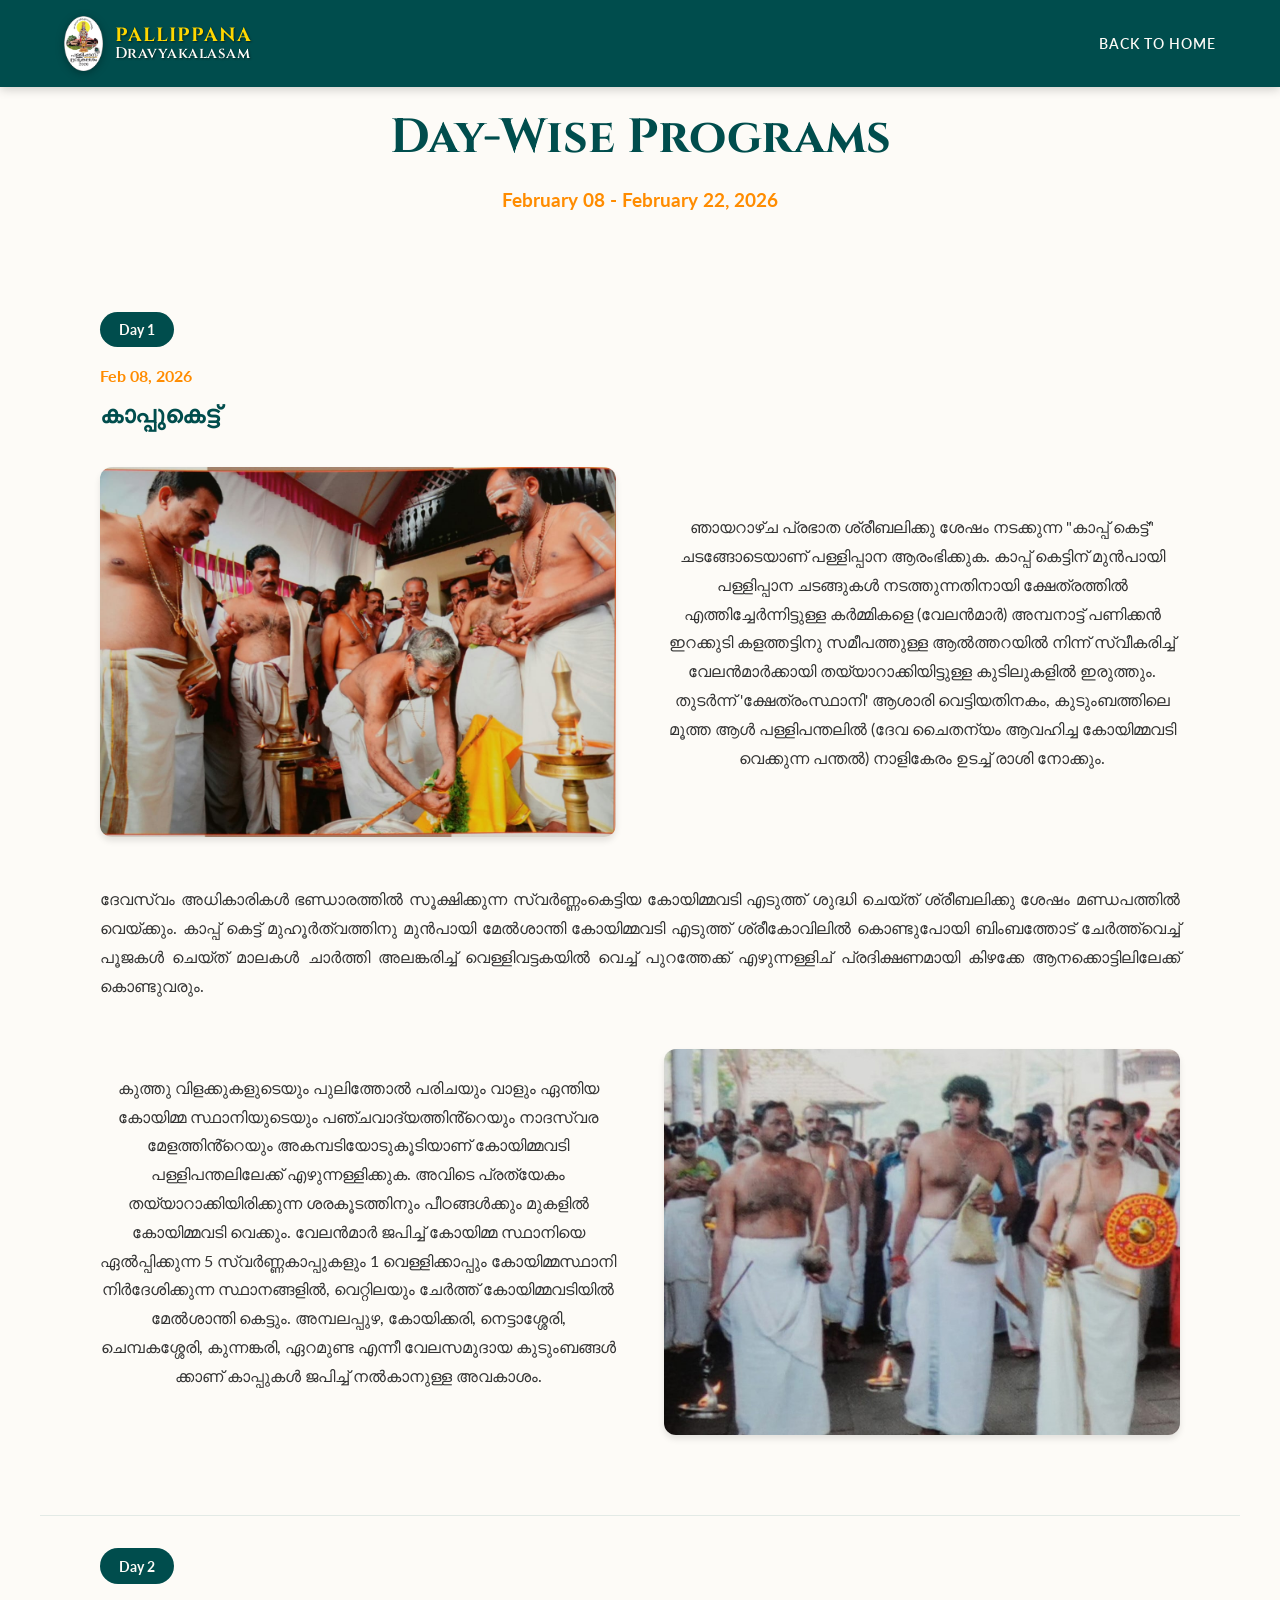
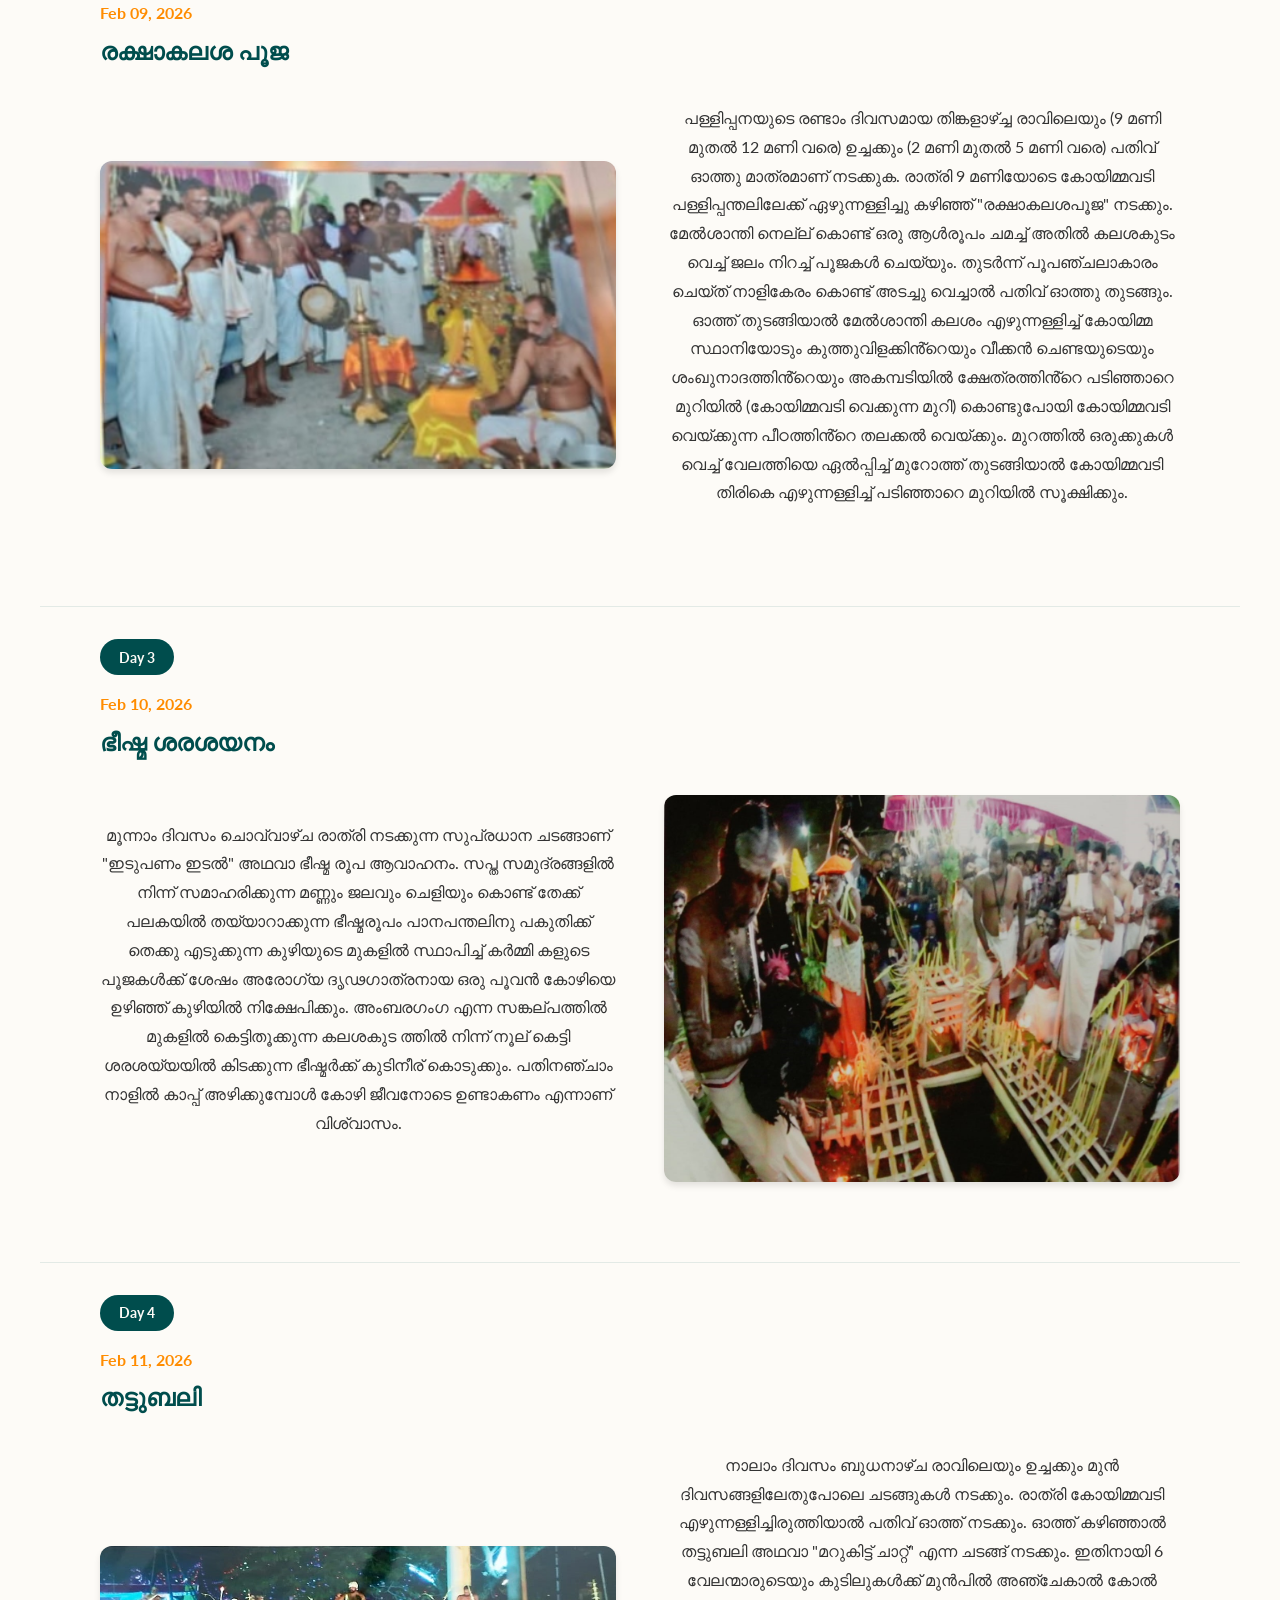
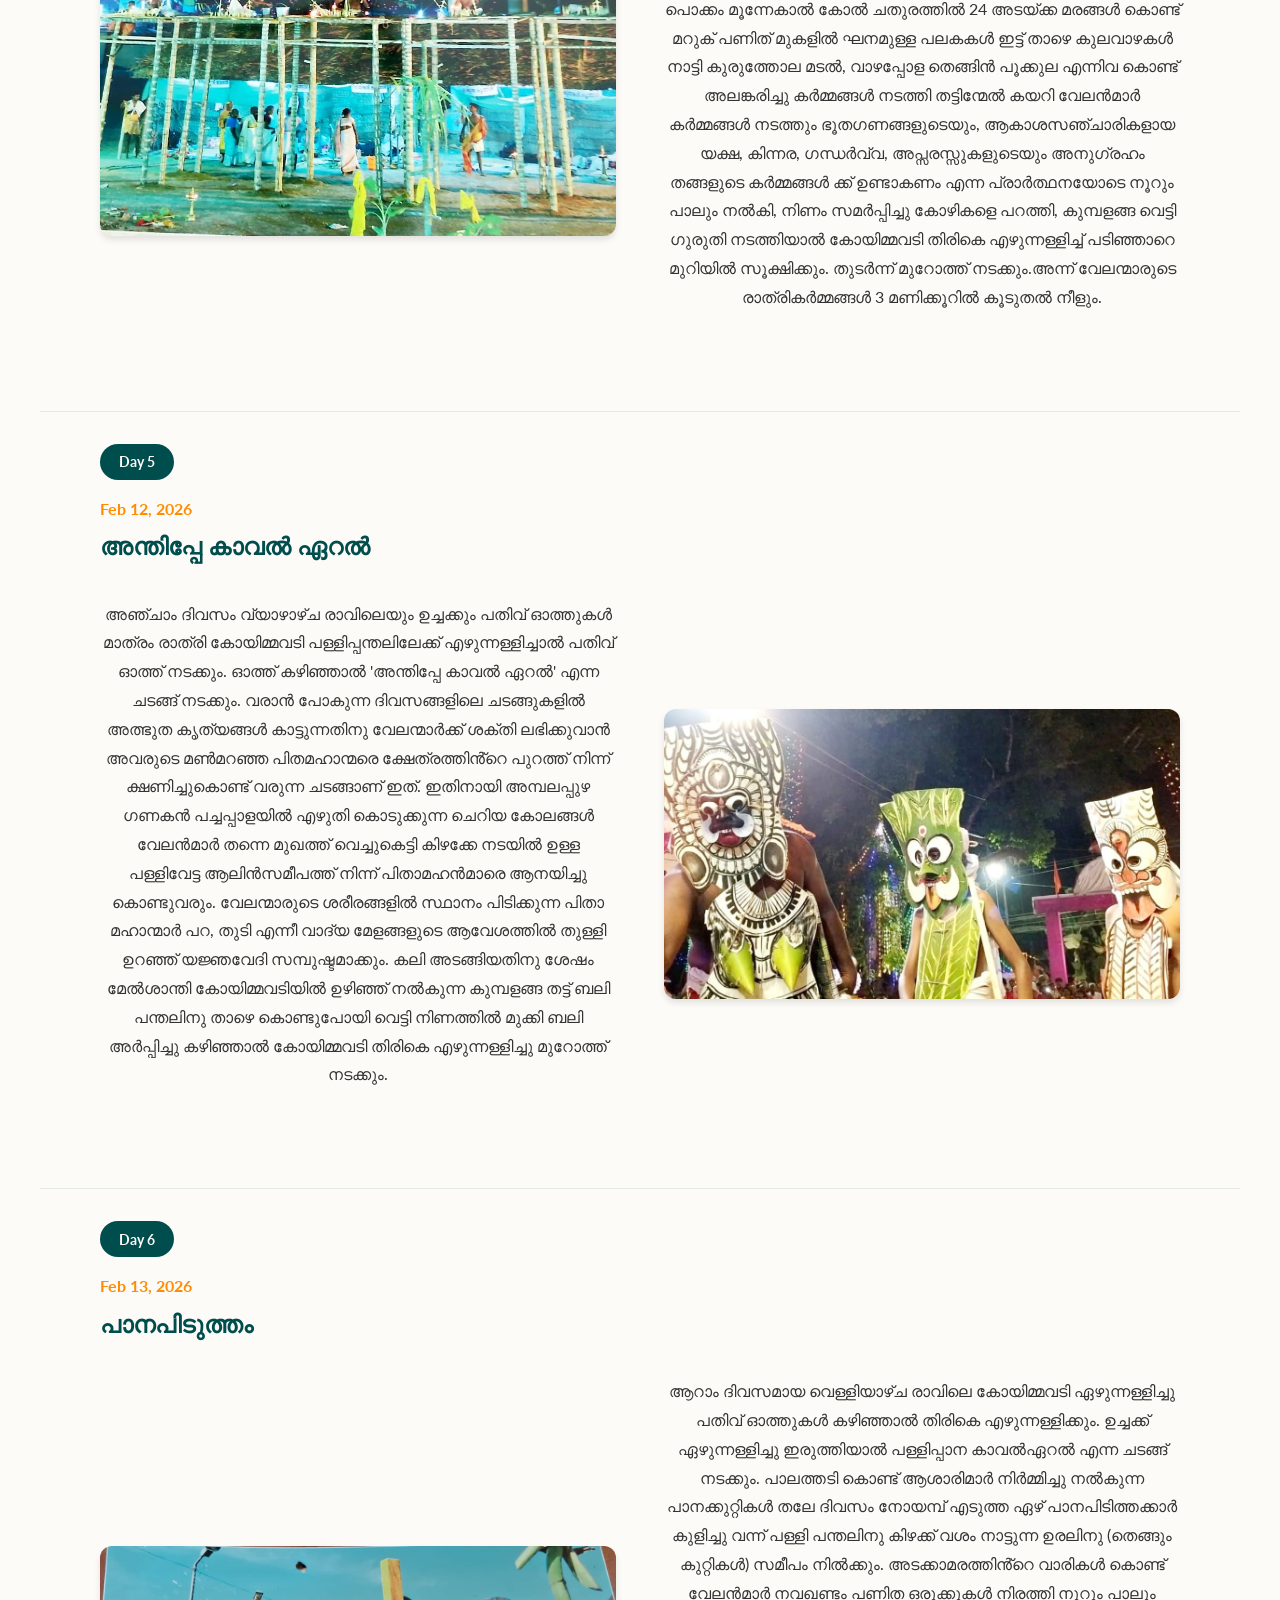
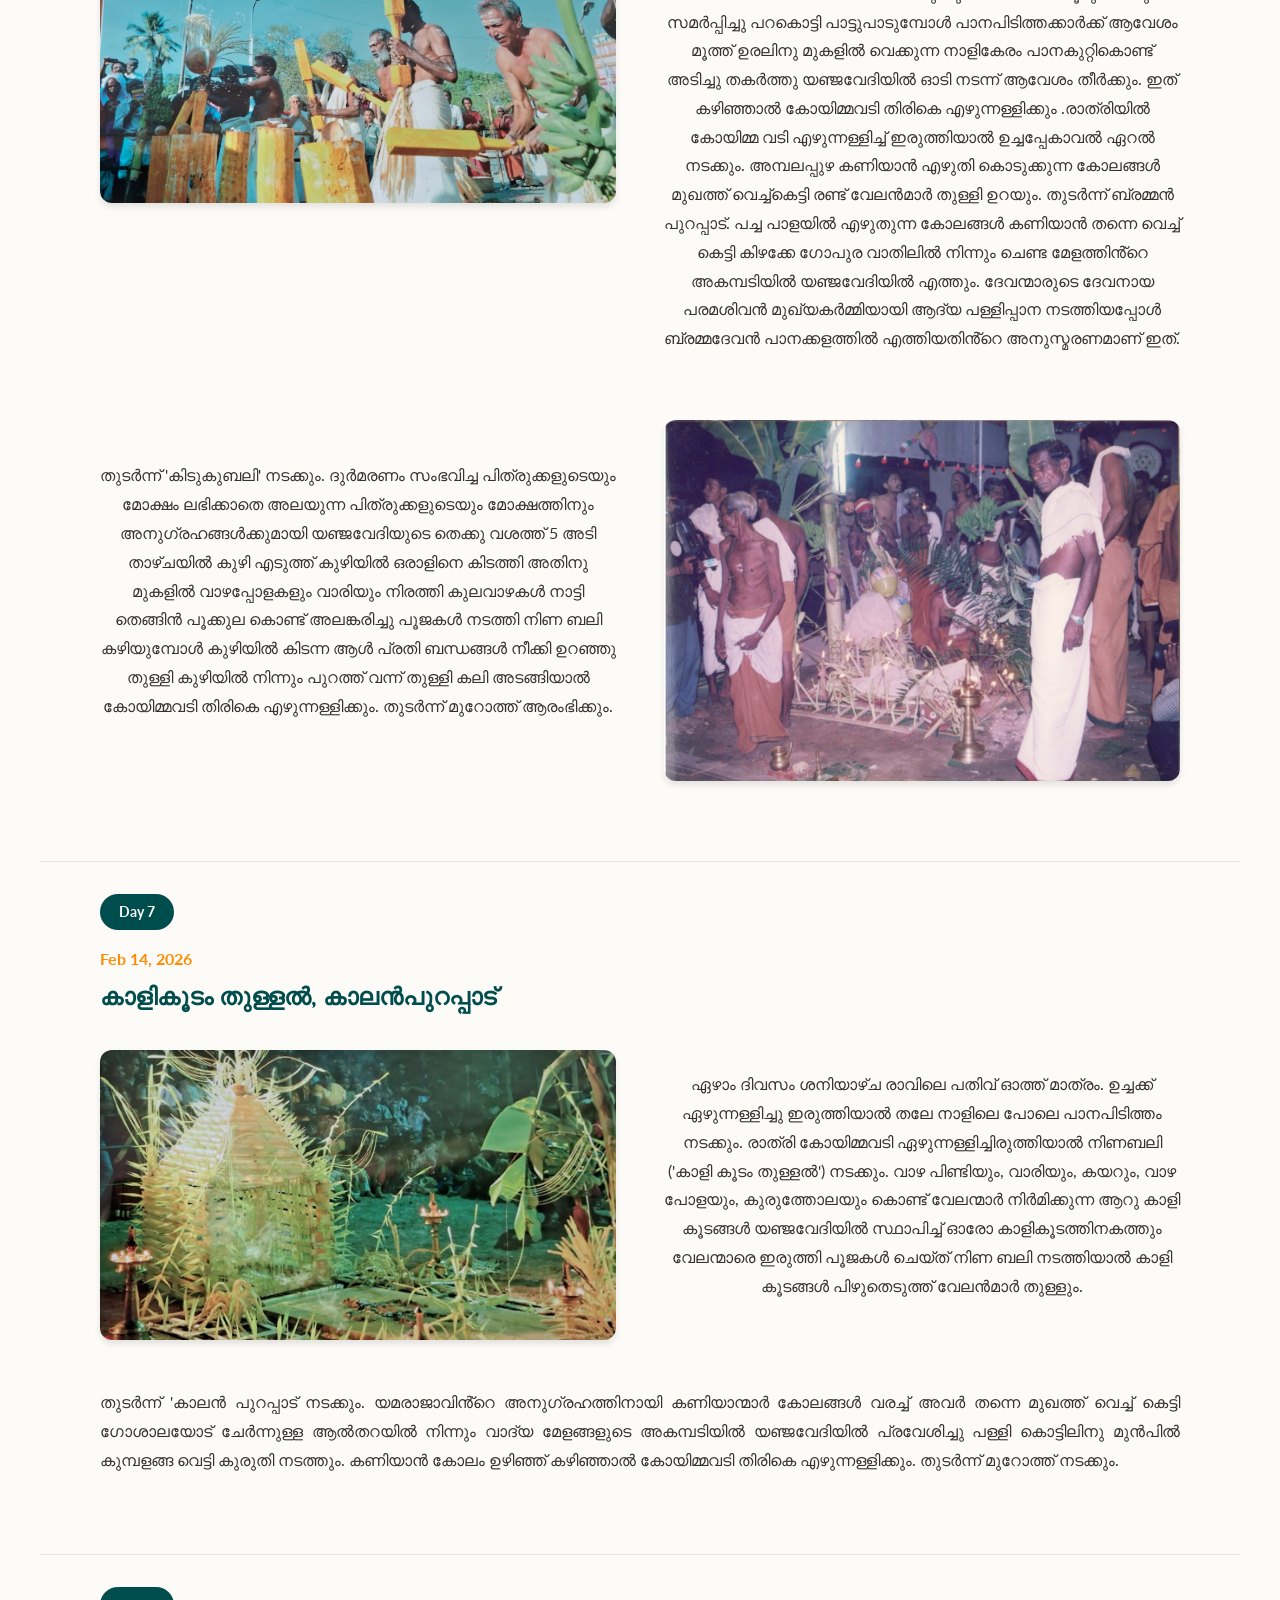
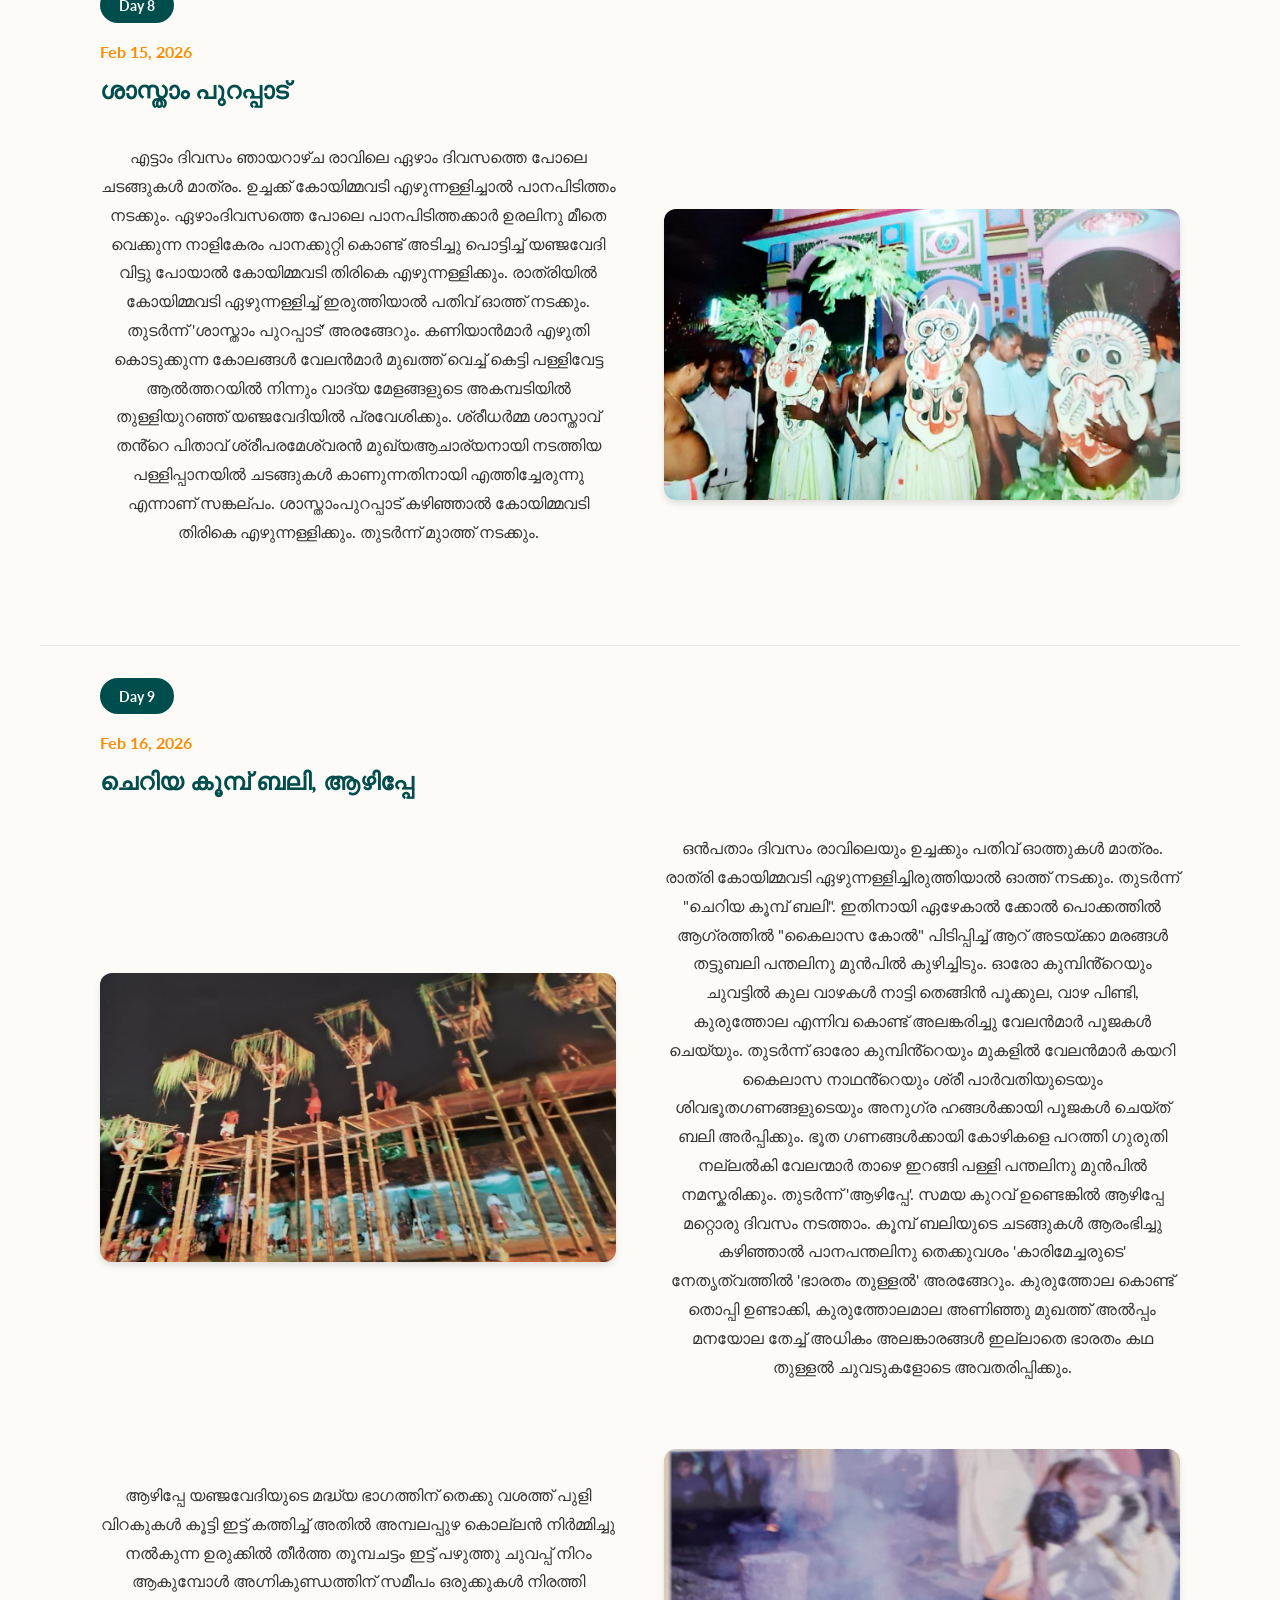
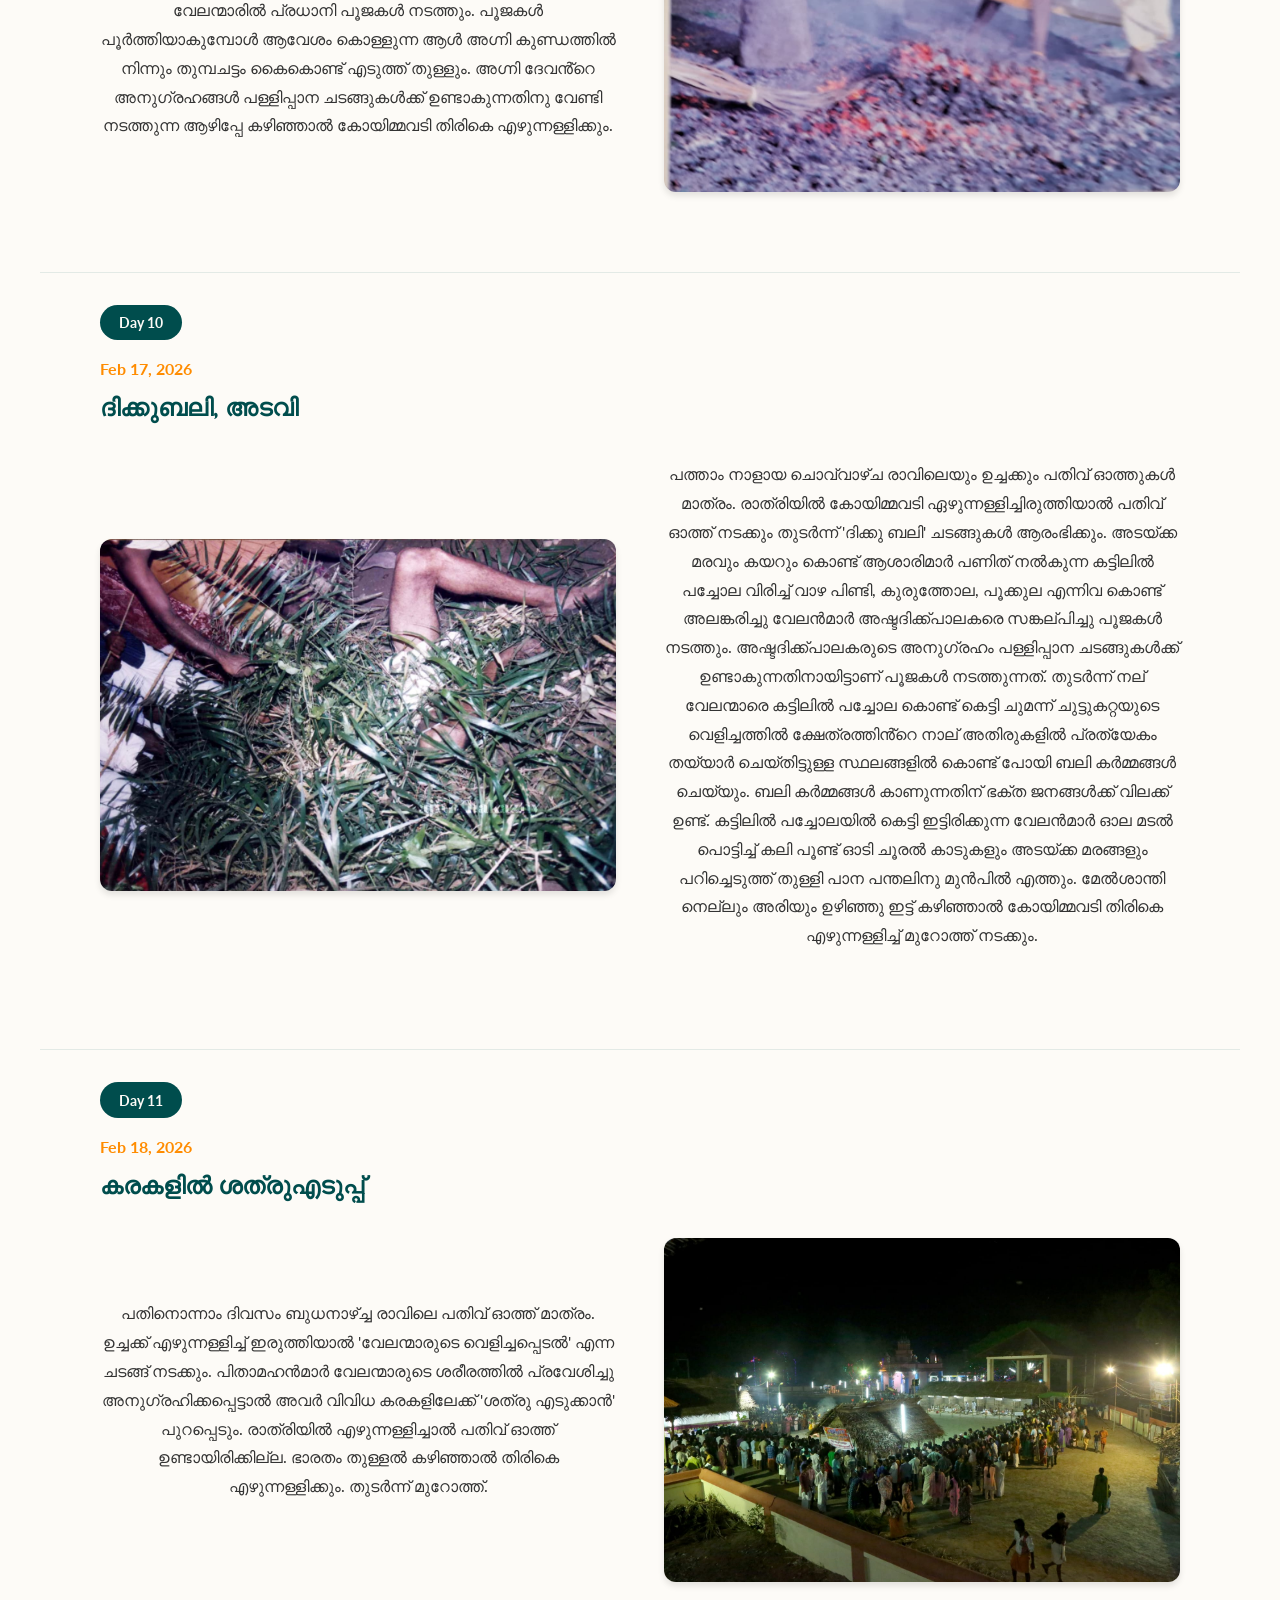
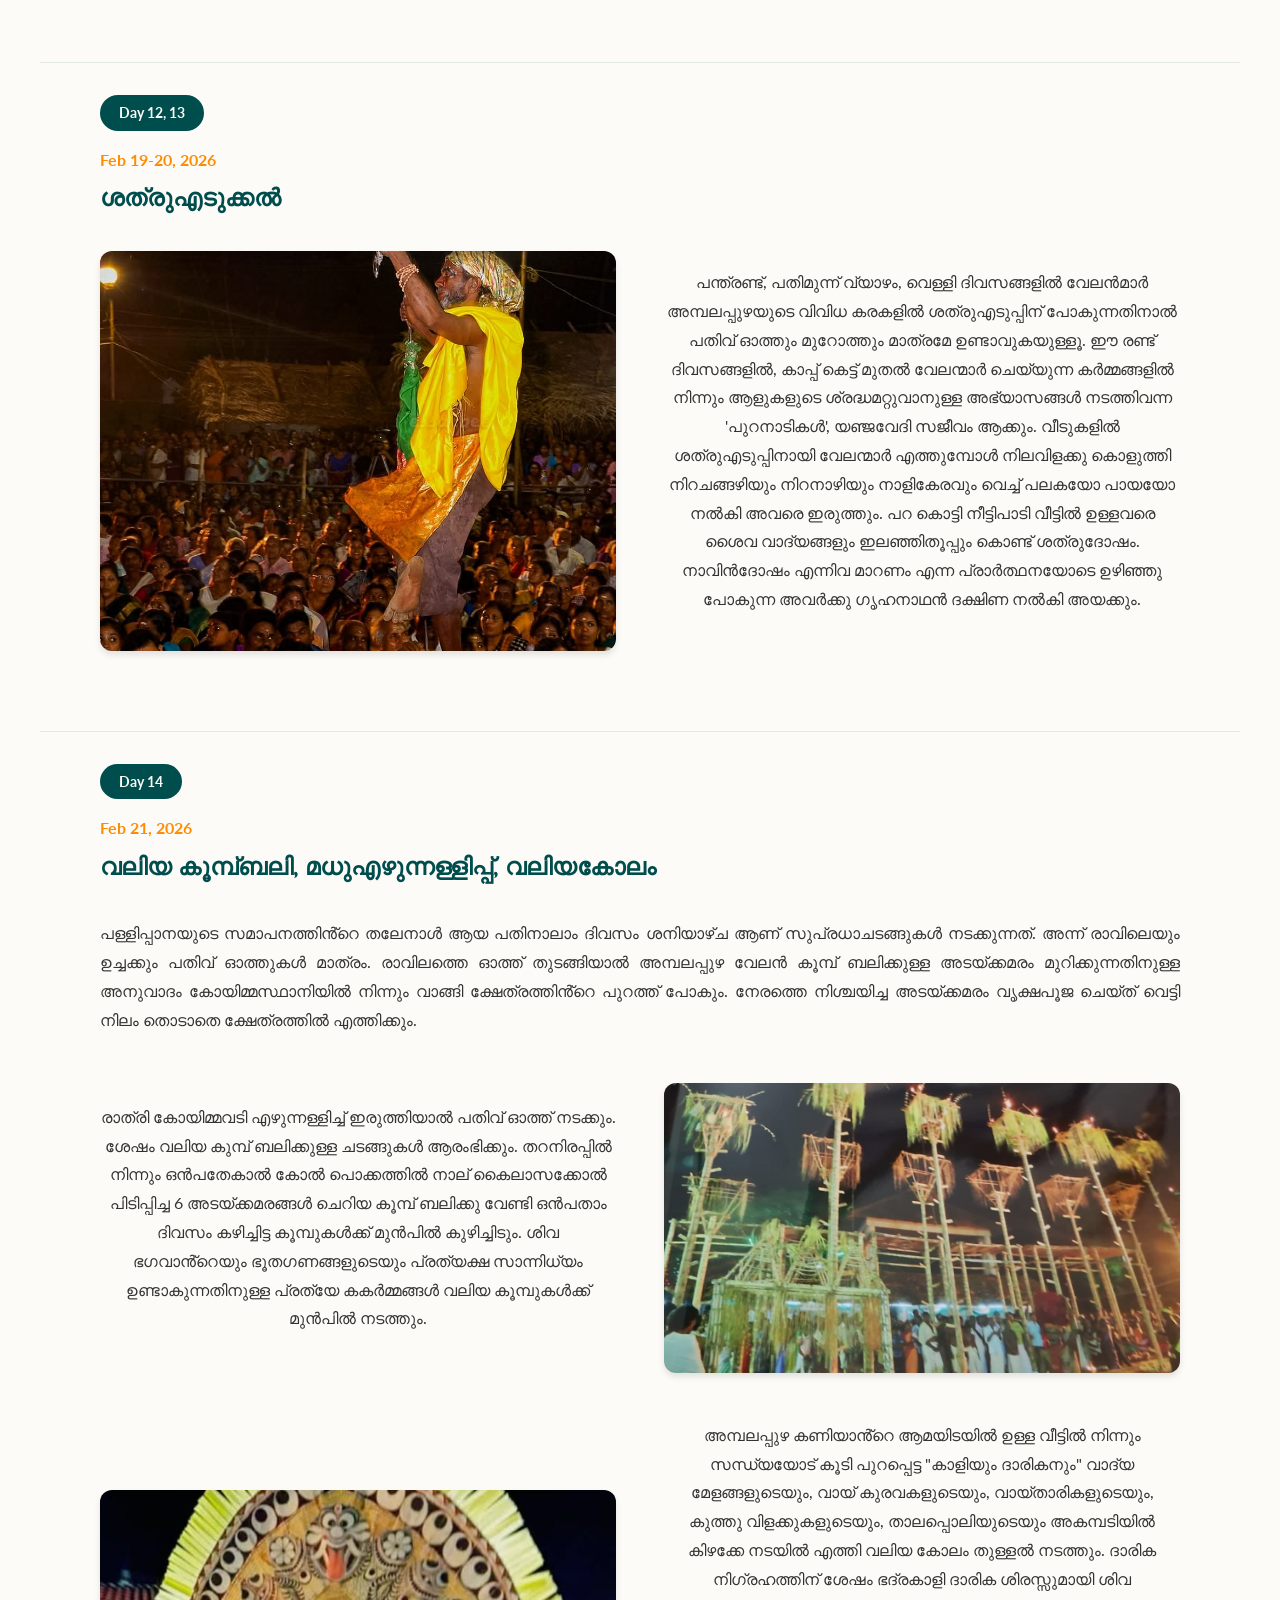
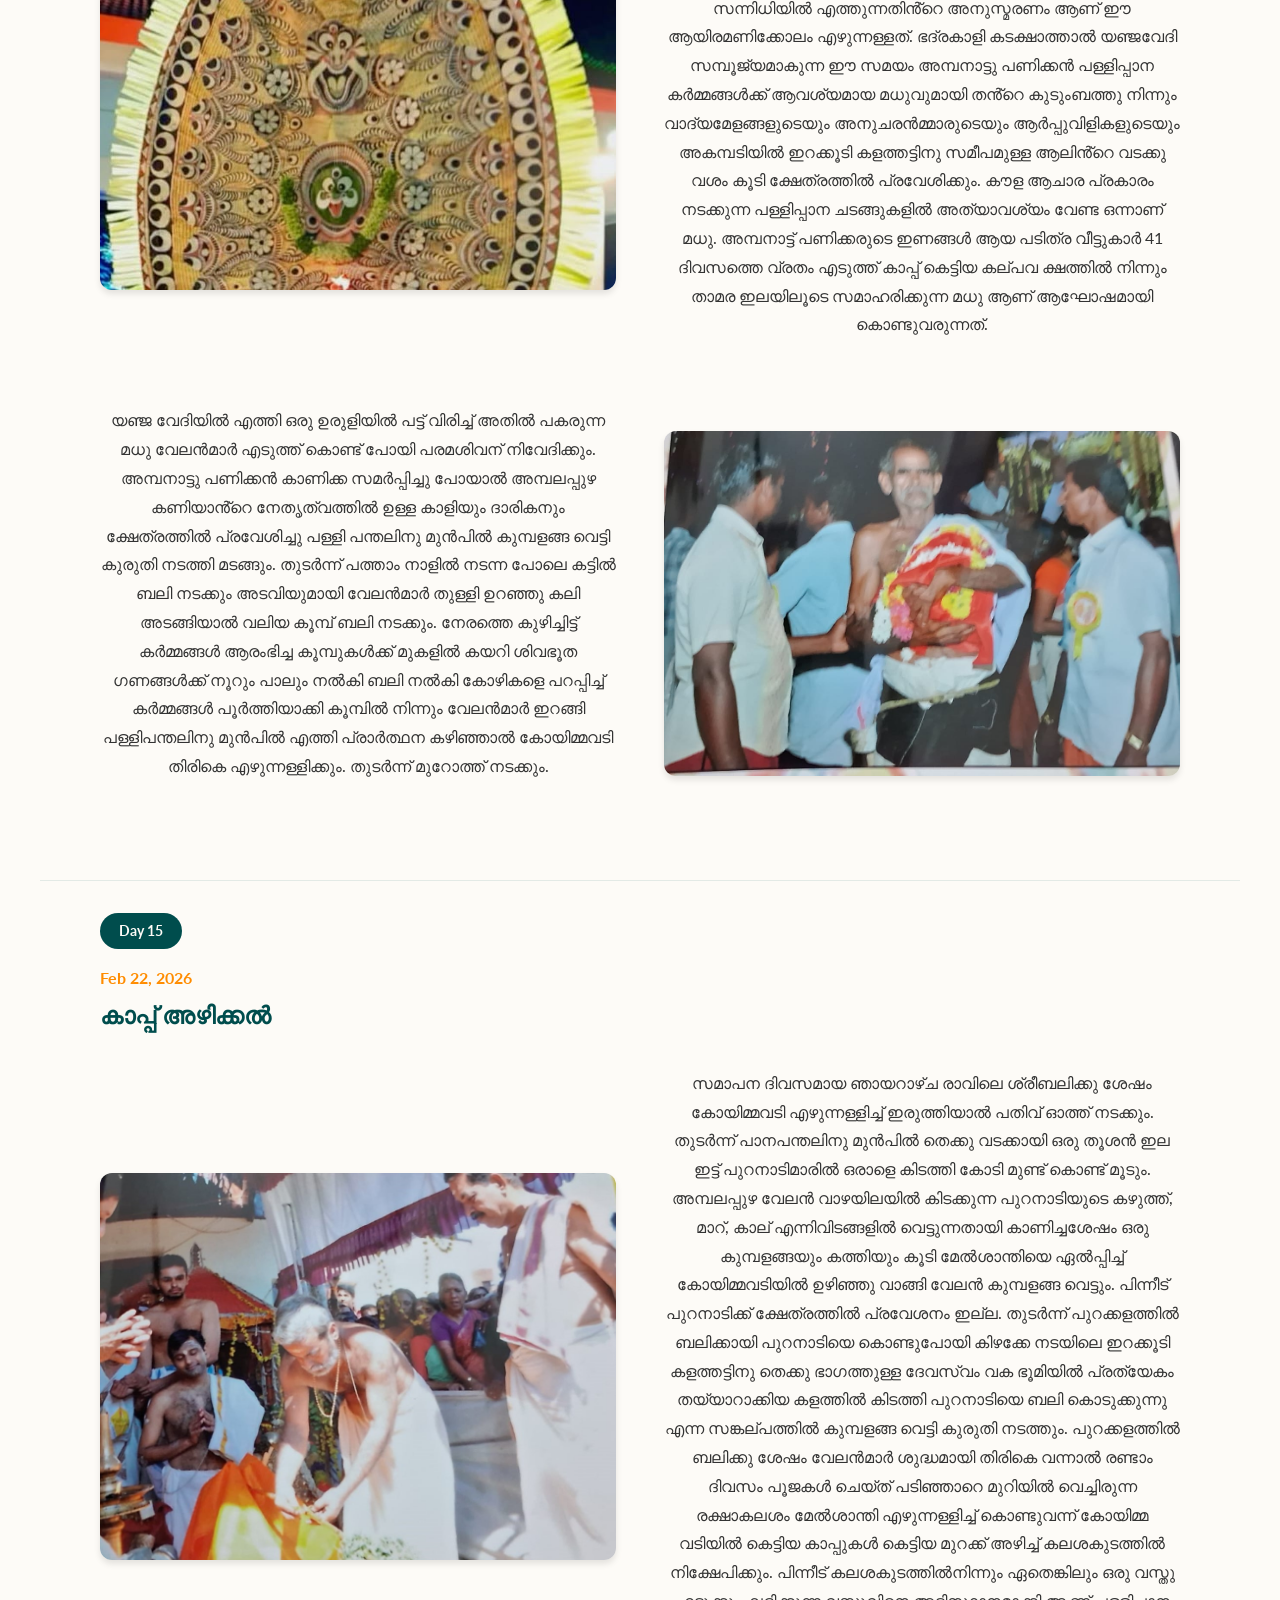
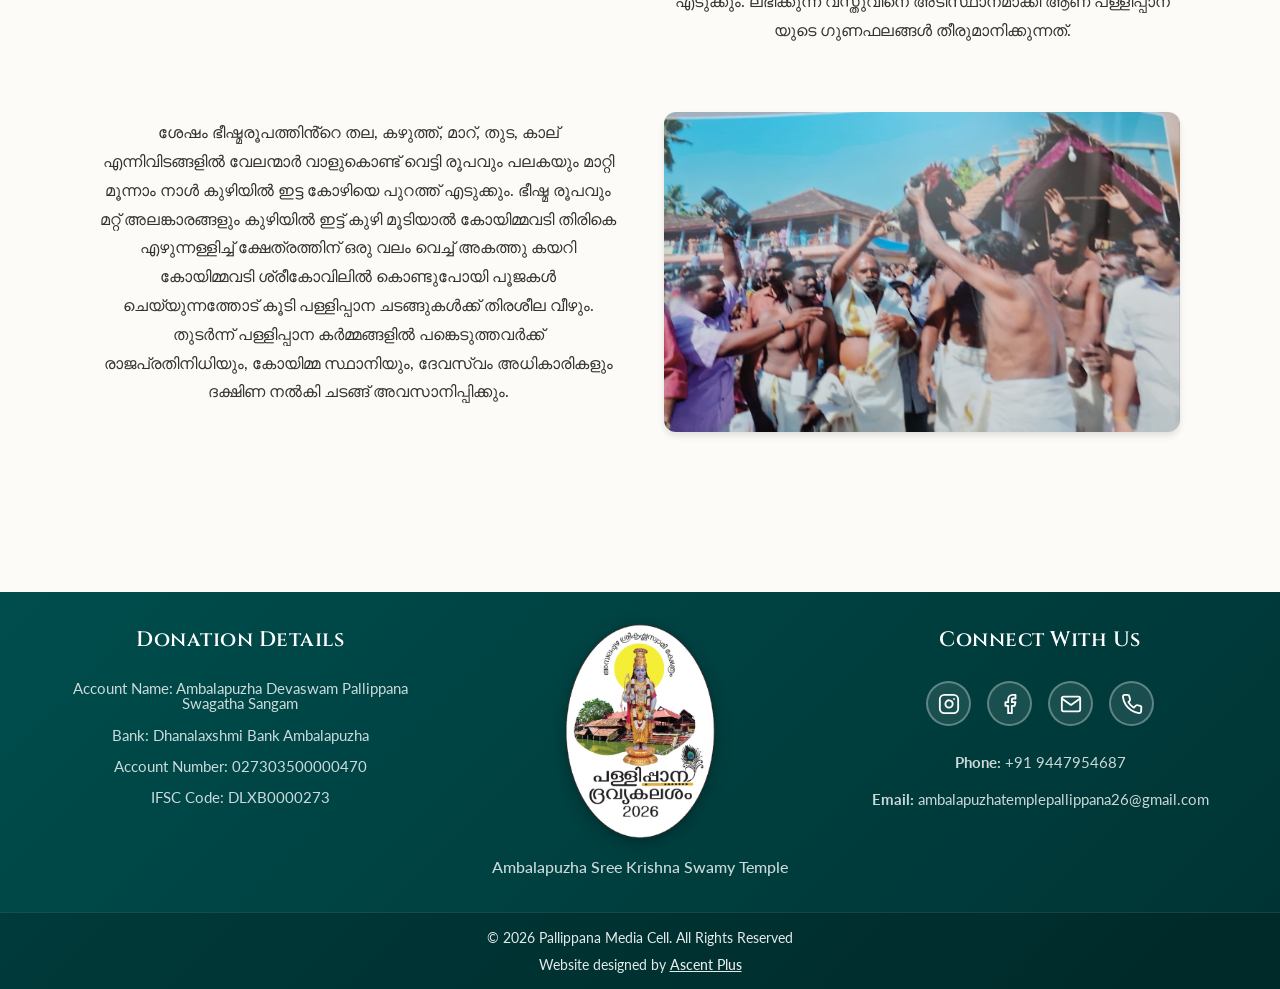
==== commit 0747a200: "Add files via upload" ====
--- a/day-wise.html
+++ b/day-wise.html
@@ -71,7 +71,7 @@
                         പള്ളിപന്തലിലേക്ക് എഴുന്നള്ളിക്കുക. അവിടെ പ്രത്യേകം തയ്യാറാക്കിയിരിക്കുന്ന ശരകൂടത്തിനും
                         പീഠങ്ങൾക്കും മുകളിൽ കോയിമ്മവടി വെക്കും. വേലൻമാർ ജപിച്ച് കോയിമ്മ സ്ഥാനിയെ ഏൽപ്പിക്കുന്ന 5
                         സ്വർണ്ണകാപ്പുകളും 1 വെള്ളിക്കാപ്പും കോയിമ്മസ്ഥാനി നിർദേശിക്കുന്ന സ്ഥാനങ്ങളിൽ, വെറ്റിലയും
-                        ചേർത്ത് കോയിമ്മ വടിയിൽ മേൽശാന്തി കെട്ടും. അമ്പലപ്പുഴ, കോയിക്കരി, നെട്ടാശ്ശേരി,
+                        ചേർത്ത് കോയിമ്മവടിയിൽ മേൽശാന്തി കെട്ടും. അമ്പലപ്പുഴ, കോയിക്കരി, നെട്ടാശ്ശേരി,
                         ചെമ്പകശ്ശേരി, കുന്നങ്കരി, ഏറമുണ്ട എന്നീ വേലസമുദായ കുടുംബങ്ങൾ ക്കാണ് കാപ്പുകൾ ജപിച്ച്
                         നൽകാനുള്ള അവകാശം.
                     </p>
@@ -117,7 +117,7 @@
             <h2 style="margin-bottom: 2rem;">ഭീഷ്മ ശരശയനം</h2>
 
             <!-- Paragraph 1 with Image (Image on left) -->
-            <div class="content-row">                
+            <div class="content-row">
                 <div class="content-text">
                     <p>മൂന്നാം ദിവസം ചൊവ്വാഴ്ച രാത്രി നടക്കുന്ന സുപ്രധാന ചടങ്ങാണ് "ഇടുപണം ഇടൽ" അഥവാ ഭീഷ്മ രൂപ
                         ആവാഹനം. സപ്ത സമുദ്രങ്ങളിൽ നിന്ന് സമാഹരിക്കുന്ന മണ്ണും ജലവും ചെളിയും കൊണ്ട് തേക്ക് പലകയിൽ
@@ -148,14 +148,14 @@
                 </div>
                 <div class="content-text">
                     <p>നാലാം ദിവസം ബുധനാഴ്ച രാവിലെയും ഉച്ചക്കും മുൻ ദിവസങ്ങളിലേതുപോലെ ചടങ്ങുകൾ നടക്കും. രാത്രി
-                        കോയിമ്മ വടി എഴുന്നള്ളിച്ചിരുത്തിയാൽ പതിവ് ഓത്ത് നടക്കും. ഓത്ത് കഴിഞ്ഞാൽ തട്ടുബലി അഥവാ
+                        കോയിമ്മവടി എഴുന്നള്ളിച്ചിരുത്തിയാൽ പതിവ് ഓത്ത് നടക്കും. ഓത്ത് കഴിഞ്ഞാൽ തട്ടുബലി അഥവാ
                         "മറുകിട്ട് ചാറ്റ്" എന്ന ചടങ്ങ് നടക്കും. ഇതിനായി 6 വേലന്മാരുടെയും കുടിലുകൾക്ക് മുൻപിൽ
                         അഞ്ചേകാൽ കോൽ പൊക്കം മൂന്നേകാൽ കോൽ ചതുരത്തിൽ 24 അടയ്ക്ക മരങ്ങൾ കൊണ്ട് മറുക് പണിത് മുകളിൽ
                         ഘനമുള്ള പലകകൾ ഇട്ട് താഴെ കുലവാഴകൾ നാട്ടി കുരുത്തോല മടൽ, വാഴപ്പോള തെങ്ങിൻ പൂക്കുല എന്നിവ
                         കൊണ്ട് അലങ്കരിച്ചു കർമ്മങ്ങൾ നടത്തി തട്ടിന്മേൽ കയറി വേലൻമാർ കർമ്മങ്ങൾ നടത്തും
                         ഭൂതഗണങ്ങളുടെയും, ആകാശസഞ്ചാരികളായ യക്ഷ, കിന്നര, ഗന്ധർവ്വ, അപ്സരസ്സുകളുടെയും അനുഗ്രഹം തങ്ങളുടെ
                         കർമ്മങ്ങൾ ക്ക് ഉണ്ടാകണം എന്ന പ്രാർത്ഥനയോടെ നൂറും പാലും നൽകി, നിണം സമർപ്പിച്ചു കോഴികളെ
-                        പറത്തി, കുമ്പളങ്ങ വെട്ടി ഗുരുതി നടത്തിയാൽ കോയിമ്മ വടി തിരികെ എഴുന്നള്ളിച്ച് പടിഞ്ഞാറെ
+                        പറത്തി, കുമ്പളങ്ങ വെട്ടി ഗുരുതി നടത്തിയാൽ കോയിമ്മവടി തിരികെ എഴുന്നള്ളിച്ച് പടിഞ്ഞാറെ
                         മുറിയിൽ സൂക്ഷിക്കും. തുടർന്ന് മുറോത്ത് നടക്കും.അന്ന് വേലന്മാരുടെ രാത്രികർമ്മങ്ങൾ 3 മണിക്കൂറിൽ
                         കൂടുതൽ നീളും.
                     </p>
@@ -170,11 +170,8 @@
             <span class="day-date">Feb 12, 2026</span>
             <h2 style="margin-bottom: 2rem;">അന്തിപ്പേ കാവൽ ഏറൽ</h2>
 
-            <!-- Paragraph 1 with Image (Image on left) -->
-            <div class="content-row">
-                <div class="content-image">
-                    <img src="images/logo.png" alt="അന്തിപ്പേ കാവൽ ഏറൽ">
-                </div>
+            <!-- Paragraph 1 with Image (Image on right) -->
+            <div class="content-row">
                 <div class="content-text">
                     <p>അഞ്ചാം ദിവസം വ്യാഴാഴ്ച രാവിലെയും ഉച്ചക്കും പതിവ് ഓത്തുകൾ മാത്രം രാത്രി കോയിമ്മവടി
                         പള്ളിപ്പന്തലിലേക്ക് എഴുന്നള്ളിച്ചാൽ പതിവ് ഓത്ത് നടക്കും. ഓത്ത് കഴിഞ്ഞാൽ 'അന്തിപ്പേ കാവൽ ഏറൽ'
@@ -189,6 +186,9 @@
                         എഴുന്നള്ളിച്ചു മുറോത്ത് നടക്കും.
                     </p>
                 </div>
+                <div class="content-image">
+                    <img src="images/day_5.jpeg" alt="അന്തിപ്പേ കാവൽ ഏറൽ">
+                </div>
             </div>
 
         </section>
@@ -202,7 +202,7 @@
             <!-- Paragraph 1 with Image (Image on left) -->
             <div class="content-row">
                 <div class="content-image">
-                    <img src="images/logo.png" alt="പാനപിടുത്തം">
+                    <img src="images/dw_6.jpeg" alt="പാനപിടുത്തം">
                 </div>
                 <div class="content-text">
                     <p>ആറാം ദിവസമായ വെള്ളിയാഴ്ച രാവിലെ കോയിമ്മവടി ഏഴുന്നള്ളിച്ചു പതിവ് ഓത്തുകൾ കഴിഞ്ഞാൽ തിരികെ
@@ -212,7 +212,7 @@
                         കുറ്റികൾ) സമീപം നിൽക്കും. അടക്കാമരത്തിൻ്റെ വാരികൾ കൊണ്ട് വേലൻമാർ നവഖണ്ടം പണിത
                         ഒരുക്കുകൾ നിരത്തി നൂറും പാലും സമർപ്പിച്ചു പറകൊട്ടി പാട്ടുപാടുമ്പോൾ പാനപിടിത്തക്കാർക്ക് ആവേശം
                         മൂത്ത് ഉരലിനു മുകളിൽ വെക്കുന്ന നാളികേരം പാനകുറ്റികൊണ്ട് അടിച്ചു തകർത്തു യഞ്ജവേദിയിൽ ഓടി
-                        നടന്ന് ആവേശം തീർക്കും. ഇത് കഴിഞ്ഞാൽ കോയിമ്മ വടി തിരികെ എഴുന്നള്ളിക്കും .രാത്രിയിൽ കോയിമ്മ
+                        നടന്ന് ആവേശം തീർക്കും. ഇത് കഴിഞ്ഞാൽ കോയിമ്മവടി തിരികെ എഴുന്നള്ളിക്കും .രാത്രിയിൽ കോയിമ്മ
                         വടി എഴുന്നള്ളിച്ച് ഇരുത്തിയാൽ ഉച്ചപ്പേകാവൽ ഏറൽ നടക്കും. അമ്പലപ്പുഴ കണിയാൻ എഴുതി കൊടുക്കുന്ന
                         കോലങ്ങൾ മുഖത്ത് വെച്ച്കെട്ടി രണ്ട് വേലൻമാർ തുള്ളി ഉറയും. തുടർന്ന് ബ്രമ്മൻ പുറപ്പാട്. പച്ച
                         പാളയിൽ എഴുതുന്ന കോലങ്ങൾ കണിയാൻ തന്നെ വെച്ച് കെട്ടി കിഴക്കേ ഗോപുര വാതിലിൽ നിന്നും ചെണ്ട
@@ -222,15 +222,20 @@
                 </div>
             </div>
 
-            <!-- Paragraph 2 - Text only -->
-            <div class="full-width-text">
-                <p>തുടർന്ന് 'കിടുക് ബലി' നടക്കും. ദുർമരണം സംഭവിച്ച പിത്രുക്കളുടെയും മോക്ഷം ലഭിക്കാതെ അലയുന്ന
-                    പിത്രുക്കളുടെയും മോക്ഷത്തിനും അനുഗ്രഹങ്ങൾക്കുമായി യഞ്ജവേദിയുടെ തെക്കു വശത്ത് 5 അടി താഴ്ചയിൽ
-                    കുഴി എടുത്ത് കുഴിയിൽ ഒരാളിനെ കിടത്തി അതിനു മുകളിൽ വാഴപ്പോളകളും വാരിയും നിരത്തി കുലവാഴകൾ
-                    നാട്ടി തെങ്ങിൻ പൂക്കുല കൊണ്ട് അലങ്കരിച്ചു പൂജകൾ നടത്തി നിണ ബലി കഴിയുമ്പോൾ കുഴിയിൽ കിടന്ന ആൾ
-                    പ്രതി ബന്ധങ്ങൾ നീക്കി ഉറഞ്ഞു തുള്ളി കുഴിയിൽ നിന്നും പുറത്ത് വന്ന് തുള്ളി കലി അടങ്ങിയാൽ
-                    കോയിമ്മ വടി തിരികെ എഴുന്നള്ളിക്കും. തുടർന്ന് മുറോത്ത് ആരംഭിക്കും.
-                </p>
+            <!-- Paragraph 2 with Image (Image on right) -->
+            <div class="content-row">
+                <div class="content-text">
+                    <p>തുടർന്ന് 'കിടുകുബലി' നടക്കും. ദുർമരണം സംഭവിച്ച പിത്രുക്കളുടെയും മോക്ഷം ലഭിക്കാതെ അലയുന്ന
+                        പിത്രുക്കളുടെയും മോക്ഷത്തിനും അനുഗ്രഹങ്ങൾക്കുമായി യഞ്ജവേദിയുടെ തെക്കു വശത്ത് 5 അടി താഴ്ചയിൽ
+                        കുഴി എടുത്ത് കുഴിയിൽ ഒരാളിനെ കിടത്തി അതിനു മുകളിൽ വാഴപ്പോളകളും വാരിയും നിരത്തി കുലവാഴകൾ
+                        നാട്ടി തെങ്ങിൻ പൂക്കുല കൊണ്ട് അലങ്കരിച്ചു പൂജകൾ നടത്തി നിണ ബലി കഴിയുമ്പോൾ കുഴിയിൽ കിടന്ന ആൾ
+                        പ്രതി ബന്ധങ്ങൾ നീക്കി ഉറഞ്ഞു തുള്ളി കുഴിയിൽ നിന്നും പുറത്ത് വന്ന് തുള്ളി കലി അടങ്ങിയാൽ
+                        കോയിമ്മവടി തിരികെ എഴുന്നള്ളിക്കും. തുടർന്ന് മുറോത്ത് ആരംഭിക്കും.
+                    </p>
+                </div>
+                <div class="content-image">
+                    <img src="images/dw_6.1.jpeg" alt="പാനപിടുത്തം">
+                </div>
             </div>
 
         </section>
@@ -244,15 +249,14 @@
             <!-- Paragraph 1 with Image (Image on left) -->
             <div class="content-row">
                 <div class="content-image">
-                    <img src="images/logo.png" alt="കാളികൂടം തുള്ളൽ, കാലൻപുറപ്പാട്">
-                </div>
-                <div class="content-text">
-                    <p>ഏഴാം ദിവസം ശനിയാഴ്ച രാവിലെ പതിവ് ഓത്ത് മാത്രം. ഉച്ചക്ക് ഏഴുന്നള്ളിച്ചു ഇരുത്തിയാൽ തലേ നാളിലെ
-                        പോലെ പാന പിടിത്തം
-                        നടക്കും. രാത്രി കോയിമ്മ വടി ഏഴുന്നള്ളിച്ചിരുത്തിയാൽ നിണബലി ('കാളി കൂടം തുള്ളൽ') നടക്കും. വാഴ
-                        പിണ്ടിയും, വാരിയും, കയറും, വാഴ പോളയും, കുരുത്തോലയും കൊണ്ട് വേലന്മാർ നിർമിക്കുന്ന ആറു കാളി
-                        കൂടങ്ങൾ യഞ്ജവേദിയിൽ സ്ഥാപിച്ച് ഓരോ കാളികൂടത്തിനകത്തും വേലന്മാരെ ഇരുത്തി പൂജകൾ ചെയ്ത് നിണ ബലി
-                        നടത്തിയാൽ കാളി കൂടങ്ങൾ പിഴുതെടുത്ത് വേലൻമാർ തുള്ളും.
+                    <img src="images/day_7.jpeg" alt="കാളികൂടം തുള്ളൽ, കാലൻപുറപ്പാട്">
+                </div>
+                <div class="content-text">
+                    <p>ഏഴാം ദിവസം ശനിയാഴ്ച രാവിലെ പതിവ് ഓത്ത് മാത്രം. ഉച്ചക്ക് ഏഴുന്നള്ളിച്ചു ഇരുത്തിയാൽ തലേ നാളിലെ പോലെ
+                        പാനപിടിത്തം നടക്കും. രാത്രി കോയിമ്മവടി ഏഴുന്നള്ളിച്ചിരുത്തിയാൽ നിണബലി ('കാളി കൂടം തുള്ളൽ')
+                        നടക്കും. വാഴ പിണ്ടിയും, വാരിയും, കയറും, വാഴ പോളയും, കുരുത്തോലയും കൊണ്ട് വേലന്മാർ നിർമിക്കുന്ന
+                        ആറു കാളി കൂടങ്ങൾ യഞ്ജവേദിയിൽ സ്ഥാപിച്ച് ഓരോ കാളികൂടത്തിനകത്തും വേലന്മാരെ ഇരുത്തി പൂജകൾ ചെയ്ത്
+                        നിണ ബലി നടത്തിയാൽ കാളി കൂടങ്ങൾ പിഴുതെടുത്ത് വേലൻമാർ തുള്ളും.
                     </p>
                 </div>
             </div>
@@ -260,9 +264,9 @@
             <!-- Paragraph 2 - Text only -->
             <div class="full-width-text">
                 <p>തുടർന്ന് 'കാലൻ പുറപ്പാട് നടക്കും. യമരാജാവിൻ്റെ അനുഗ്രഹത്തിനായി കണിയാന്മാർ കോലങ്ങൾ വരച്ച് അവർ
-                    തന്നെ മുഖത്ത് വെച്ച് കെട്ടി പശു കൂടിനോട് ചേർന്നുള്ള ആൽതറയിൽ നിന്നും വാദ്യ മേളങ്ങളുടെ
+                    തന്നെ മുഖത്ത് വെച്ച് കെട്ടി ഗോശാലയോട് ചേർന്നുള്ള ആൽതറയിൽ നിന്നും വാദ്യ മേളങ്ങളുടെ
                     അകമ്പടിയിൽ യഞ്ജവേദിയിൽ പ്രവേശിച്ചു പള്ളി കൊട്ടിലിനു മുൻപിൽ കുമ്പളങ്ങ വെട്ടി കുരുതി നടത്തും.
-                    കണിയാൻ കോലം ഉഴിഞ്ഞ് കഴിഞ്ഞാൽ കോയിമ്മ വടി തിരികെ എഴുന്നള്ളിക്കും. തുടർന്ന് മുറോത്ത് നടക്കും.
+                    കണിയാൻ കോലം ഉഴിഞ്ഞ് കഴിഞ്ഞാൽ കോയിമ്മവടി തിരികെ എഴുന്നള്ളിക്കും. തുടർന്ന് മുറോത്ത് നടക്കും.
                 </p>
             </div>
 
@@ -276,9 +280,6 @@
 
             <!-- Paragraph 1 with Image (Image on left) -->
             <div class="content-row">
-                <div class="content-image">
-                    <img src="images/logo.png" alt="ശാസ്താം പുറപ്പാട്">
-                </div>
                 <div class="content-text">
                     <p>എട്ടാം ദിവസം ഞായറാഴ്ച രാവിലെ ഏഴാം ദിവസത്തെ പോലെ ചടങ്ങുകൾ മാത്രം. ഉച്ചക്ക് കോയിമ്മവടി
                         എഴുന്നള്ളിച്ചാൽ പാനപിടിത്തം നടക്കും. ഏഴാംദിവസത്തെ പോലെ പാനപിടിത്തക്കാർ ഉരലിനു മീതെ വെക്കുന്ന
@@ -291,6 +292,9 @@
                         ശാസ്താംപുറപ്പാട് കഴിഞ്ഞാൽ കോയിമ്മവടി തിരികെ എഴുന്നള്ളിക്കും. തുടർന്ന് മുാത്ത് നടക്കും.
                     </p>
                 </div>
+                <div class="content-image">
+                    <img src="images/day_8.jpeg" alt="ശാസ്താം പുറപ്പാട്">
+                </div>
             </div>
 
         </section>
@@ -304,7 +308,7 @@
             <!-- Paragraph 1 with Image (Image on left) -->
             <div class="content-row">
                 <div class="content-image">
-                    <img src="images/logo.png" alt="ചെറിയ കൂമ്പ് ബലി, ആഴിപ്പേ">
+                    <img src="images/day_9.jpeg" alt="ചെറിയ കൂമ്പ് ബലി, ആഴിപ്പേ">
                 </div>
                 <div class="content-text">
                     <p>ഒൻപതാം ദിവസം രാവിലെയും ഉച്ചക്കും പതിവ് ഓത്തുകൾ മാത്രം. രാത്രി കോയിമ്മവടി
@@ -315,23 +319,28 @@
                         വേലൻമാർ കയറി കൈലാസ നാഥൻ്റെയും ശ്രീ പാർവതിയുടെയും ശിവഭൂതഗണങ്ങളുടെയും അനുഗ്ര ഹങ്ങൾക്കായി പൂജകൾ
                         ചെയ്ത് ബലി അർപ്പിക്കും. ഭൂത ഗണങ്ങൾക്കായി കോഴികളെ പറത്തി ഗുരുതി നല്ലൽകി വേലന്മാർ താഴെ ഇറങ്ങി
                         പള്ളി പന്തലിനു മുൻപിൽ നമസ്കരിക്കും. തുടർന്ന് 'ആഴിപ്പേ'. സമയ കുറവ് ഉണ്ടെങ്കിൽ ആഴിപ്പേ മറ്റൊരു
-                        ദിവസം നടത്താം. കൂമ്പ് ബലിയുടെ ചടങ്ങുകൾ ആരംഭിച്ചു കഴിഞ്ഞാൽ പാനപന്തലിനു തെക്കുവശം 'കാരി
-                        മേച്ചരുടെ' നേതൃ ത്വത്തിൽ 'ഭാരതം തുള്ളൽ' അരങ്ങേറും. കുരുത്തോല കൊണ്ട് തൊപ്പി ഉണ്ടാക്കി,
+                        ദിവസം നടത്താം. കൂമ്പ് ബലിയുടെ ചടങ്ങുകൾ ആരംഭിച്ചു കഴിഞ്ഞാൽ പാനപന്തലിനു തെക്കുവശം 'കാരിമേച്ചരുടെ'
+                        നേതൃത്വത്തിൽ 'ഭാരതം തുള്ളൽ' അരങ്ങേറും. കുരുത്തോല കൊണ്ട് തൊപ്പി ഉണ്ടാക്കി,
                         കുരുത്തോലമാല അണിഞ്ഞു മുഖത്ത് അൽപ്പം മനയോല തേച്ച് അധികം അലങ്കാരങ്ങൾ ഇല്ലാതെ ഭാരതം കഥ തുള്ളൽ
                         ചുവടുകളോടെ അവതരിപ്പിക്കും.
                     </p>
                 </div>
             </div>
 
-            <!-- Paragraph 2 - Text only -->
-            <div class="full-width-text">
-                <p>ആഴിപ്പേ യഞ്ജവേദിയുടെ മദ്ധ്യ ഭാഗത്തിന് തെക്കു വശത്ത് പുളി വിറകുകൾ കൂട്ടി ഇട്ട് കത്തിച്ച് അതിൽ
+            <!-- Paragraph 2 - Text only -->            
+            <div class="content-row">                
+                <div class="content-text">
+                    <p>ആഴിപ്പേ യഞ്ജവേദിയുടെ മദ്ധ്യ ഭാഗത്തിന് തെക്കു വശത്ത് പുളി വിറകുകൾ കൂട്ടി ഇട്ട് കത്തിച്ച് അതിൽ
                     അമ്പലപ്പുഴ കൊല്ലൻ നിർമ്മിച്ചു നൽകുന്ന ഉരുക്കിൽ തീർത്ത തൂമ്പചട്ടം ഇട്ട് പഴുത്തു ചുവപ്പ് നിറം
                     ആകുമ്പോൾ അഗ്നികുണ്ഡത്തിന് സമീപം ഒരുക്കുകൾ നിരത്തി വേലന്മാരിൽ പ്രധാനി പൂജകൾ നടത്തും. പൂജകൾ
                     പൂർത്തിയാകുമ്പോൾ ആവേശം കൊള്ളുന്ന ആൾ അഗ്നി കുണ്ഡത്തിൽ നിന്നും തുമ്പചട്ടം കൈകൊണ്ട് എടുത്ത്
                     തുള്ളും. അഗ്നി ദേവൻ്റെ അനുഗ്രഹങ്ങൾ പള്ളിപ്പാന ചടങ്ങുകൾക്ക് ഉണ്ടാകുന്നതിനു വേണ്ടി നടത്തുന്ന
                     ആഴിപ്പേ കഴിഞ്ഞാൽ കോയിമ്മവടി തിരികെ എഴുന്നള്ളിക്കും.
-                </p>
+                    </p>
+                </div>
+                <div class="content-image">
+                    <img src="images/dw_9.jpeg" alt="ചെറിയ കൂമ്പ് ബലി, ആഴിപ്പേ">
+                </div>
             </div>
 
         </section>
@@ -345,7 +354,7 @@
             <!-- Paragraph 1 with Image (Image on left) -->
             <div class="content-row">
                 <div class="content-image">
-                    <img src="images/logo.png" alt="ദിക്കുബലി, അടവി">
+                    <img src="images/dw_10.jpeg" alt="ദിക്കുബലി, അടവി">
                 </div>
                 <div class="content-text">
                     <p>പത്താം നാളായ ചൊവ്വാഴ്ച രാവിലെയും ഉച്ചക്കും പതിവ് ഓത്തുകൾ മാത്രം. രാത്രിയിൽ കോയിമ്മവടി
@@ -358,7 +367,7 @@
                         പോയി ബലി കർമ്മങ്ങൾ ചെയ്യും. ബലി കർമ്മങ്ങൾ കാണുന്നതിന് ഭക്ത ജനങ്ങൾക്ക് വിലക്ക് ഉണ്ട്.
                         കട്ടിലിൽ പച്ചോലയിൽ കെട്ടി ഇട്ടിരിക്കുന്ന വേലൻമാർ ഓല മടൽ പൊട്ടിച്ച് കലി പൂണ്ട് ഓടി ചൂരൽ
                         കാടുകളും അടയ്ക്ക മരങ്ങളും പറിച്ചെടുത്ത് തുള്ളി പാന പന്തലിനു മുൻപിൽ എത്തും. മേൽശാന്തി നെല്ലും
-                        അരിയും ഉഴിഞ്ഞു ഇട്ട് കഴിഞ്ഞാൽ കോയിമ്മ വടി തിരികെ എഴുന്നള്ളിച്ച് മുറോത്ത് നടക്കും.
+                        അരിയും ഉഴിഞ്ഞു ഇട്ട് കഴിഞ്ഞാൽ കോയിമ്മവടി തിരികെ എഴുന്നള്ളിച്ച് മുറോത്ത് നടക്കും.
                     </p>
                 </div>
             </div>
@@ -372,10 +381,7 @@
             <h2 style="margin-bottom: 2rem;">കരകളിൽ ശത്രുഎടുപ്പ്</h2>
 
             <!-- Paragraph 1 with Image (Image on left) -->
-            <div class="content-row">
-                <div class="content-image">
-                    <img src="images/logo.png" alt="കരകളിൽ ശത്രുഎടുപ്പ്">
-                </div>
+            <div class="content-row">                
                 <div class="content-text">
                     <p>പതിനൊന്നാം ദിവസം ബുധനാഴ്ച്ച രാവിലെ പതിവ് ഓത്ത് മാത്രം. ഉച്ചക്ക് എഴുന്നള്ളിച്ച് ഇരുത്തിയാൽ
                         'വേലന്മാരുടെ വെളിച്ചപ്പെടൽ' എന്ന ചടങ്ങ് നടക്കും. പിതാമഹൻമാർ വേലന്മാരുടെ ശരീരത്തിൽ
@@ -384,6 +390,9 @@
                         എഴുന്നള്ളിക്കും. തുടർന്ന് മുറോത്ത്.
                     </p>
                 </div>
+                <div class="content-image">
+                    <img src="images/dw_11.jpg" alt="കരകളിൽ ശത്രുഎടുപ്പ്">
+                </div>
             </div>
 
         </section>
@@ -397,7 +406,7 @@
             <!-- Paragraph 1 with Image (Image on left) -->
             <div class="content-row">
                 <div class="content-image">
-                    <img src="images/logo.png" alt="ശത്രുഎടുക്കൽ">
+                    <img src="images/dw_12.jpeg" alt="ശത്രുഎടുക്കൽ">
                 </div>
                 <div class="content-text">
                     <p>പന്ത്രണ്ട്, പതിമുന്ന് വ്യാഴം, വെള്ളി ദിവസങ്ങളിൽ വേലൻമാർ അമ്പലപ്പുഴയുടെ വിവിധ കരകളിൽ
@@ -445,34 +454,38 @@
             <span class="day-date">Feb 21, 2026</span>
             <h2 style="margin-bottom: 2rem;">വലിയ കൂമ്പ്ബലി, മധുഎഴുന്നള്ളിപ്പ്, വലിയകോലം</h2>
 
-            <!-- Paragraph 1 with Image (Image on left) -->
-            <div class="content-row">
-                <div class="content-image">
-                    <img src="images/logo.png" alt="വലിയ കൂമ്പ്ബലി, മധുഎഴുന്നള്ളിപ്പ്, വലിയകോലം">
-                </div>
-                <div class="content-text">
-                    <p>പള്ളിപ്പാനയുടെ സമാപനത്തിൻ്റെ തലേനാൾ ആയ പതിനാലാം ദിവസം ശനിയാഴ്ച ആണ് സുപ്രധാചടങ്ങുകൾ
-                        നടക്കുന്നത്. അന്ന് രാവിലെയും ഉച്ചക്കും പതിവ് ഓത്തുകൾ മാത്രം. രാവിലത്തെ ഓത്ത് തുടങ്ങിയാൽ
-                        അമ്പലപ്പുഴ വേലൻ കൂമ്പ് ബലിക്കുള്ള അടയ്ക്കമരം മുറിക്കുന്നതിനുള്ള അനുവാദം കോയിമ്മസ്ഥാനിയിൽ
-                        നിന്നും വാങ്ങി ക്ഷേത്രത്തിൻ്റെ പുറത്ത് പോകും. നേരത്തെ നിശ്ചയിച്ച അടയ്ക്കമരം വൃക്ഷപൂജ ചെയ്ത്
-                        വെട്ടി നിലം തൊടാതെ ക്ഷേത്രത്തിൽ എത്തിക്കും.
-                    </p>
-                </div>
-            </div>
-
-            <!-- Paragraph 2 - Text only -->
+            <!-- Paragraph 1 - Text only -->
             <div class="full-width-text">
-                <p>രാത്രി കോയിമ്മ വടി എഴുന്നള്ളിച്ച് ഇരുത്തിയാൽ പതിവ് ഓത്ത് നടക്കും. ശേഷം വലിയ കുമ്പ് ബലിക്കുള്ള
+                <p>പള്ളിപ്പാനയുടെ സമാപനത്തിൻ്റെ തലേനാൾ ആയ പതിനാലാം ദിവസം ശനിയാഴ്ച ആണ് സുപ്രധാചടങ്ങുകൾ
+                    നടക്കുന്നത്. അന്ന് രാവിലെയും ഉച്ചക്കും പതിവ് ഓത്തുകൾ മാത്രം. രാവിലത്തെ ഓത്ത് തുടങ്ങിയാൽ
+                    അമ്പലപ്പുഴ വേലൻ കൂമ്പ് ബലിക്കുള്ള അടയ്ക്കമരം മുറിക്കുന്നതിനുള്ള അനുവാദം കോയിമ്മസ്ഥാനിയിൽ
+                    നിന്നും വാങ്ങി ക്ഷേത്രത്തിൻ്റെ പുറത്ത് പോകും. നേരത്തെ നിശ്ചയിച്ച അടയ്ക്കമരം വൃക്ഷപൂജ ചെയ്ത്
+                    വെട്ടി നിലം തൊടാതെ ക്ഷേത്രത്തിൽ എത്തിക്കും.
+                </p>
+            </div>
+
+            <!-- Paragraph 2 with Image (Image on right) -->            
+            <div class="content-row">                
+                <div class="content-text">
+                    <p>രാത്രി കോയിമ്മവടി എഴുന്നള്ളിച്ച് ഇരുത്തിയാൽ പതിവ് ഓത്ത് നടക്കും. ശേഷം വലിയ കുമ്പ് ബലിക്കുള്ള
                     ചടങ്ങുകൾ ആരംഭിക്കും. തറനിരപ്പിൽ നിന്നും ഒൻപതേകാൽ കോൽ പൊക്കത്തിൽ നാല് കൈലാസക്കോൽ പിടിപ്പിച്ച
                     6 അടയ്ക്കമരങ്ങൾ ചെറിയ കൂമ്പ് ബലിക്കു വേണ്ടി ഒൻപതാം ദിവസം കഴിച്ചിട്ട കൂമ്പുകൾക്ക് മുൻപിൽ
                     കുഴിച്ചിടും. ശിവ ഭഗവാൻ്റെയും ഭൂതഗണങ്ങളുടെയും പ്രത്യക്ഷ സാന്നിധ്യം ഉണ്ടാകുന്നതിനുള്ള പ്രത്യേ
                     കകർമ്മങ്ങൾ വലിയ കൂമ്പുകൾക്ക് മുൻപിൽ നടത്തും.
-                </p>
-            </div>
-
-            <!-- Paragraph 3 - Text only -->
-            <div class="full-width-text">
-                <p>അമ്പലപ്പുഴ കണിയാൻ്റെ ആമയിടയിൽ ഉള്ള വീട്ടിൽ നിന്നും സന്ധ്യയോട് കൂടി പുറപ്പെട്ട "കാളിയും
+                    </p>
+                </div>
+                <div class="content-image">
+                    <img src="images/day_14.jpeg" alt="വലിയ കൂമ്പ്ബലി, മധുഎഴുന്നള്ളിപ്പ്, വലിയകോലം">
+                </div>
+            </div>
+
+            <!-- Paragraph 3 with Image (Image on left) -->            
+            <div class="content-row">
+                <div class="content-image">
+                    <img src="images/dw_14.jpeg" alt="വലിയ കൂമ്പ്ബലി, മധുഎഴുന്നള്ളിപ്പ്, വലിയകോലം">
+                </div>               
+                <div class="content-text">
+                    <p>അമ്പലപ്പുഴ കണിയാൻ്റെ ആമയിടയിൽ ഉള്ള വീട്ടിൽ നിന്നും സന്ധ്യയോട് കൂടി പുറപ്പെട്ട "കാളിയും
                     ദാരികനും" വാദ്യ മേളങ്ങളുടെയും, വായ് കുരവകളുടെയും, വായ്താരികളുടെയും, കുത്തു വിളക്കുകളുടെയും,
                     താലപ്പൊലിയുടെയും അകമ്പടിയിൽ കിഴക്കേ നടയിൽ എത്തി വലിയ കോലം തുള്ളൽ നടത്തും. ദാരിക നിഗ്രഹത്തിന്
                     ശേഷം ഭദ്രകാളി ദാരിക ശിരസ്സുമായി ശിവ സന്നിധിയിൽ എത്തുന്നതിൻ്റെ അനുസ്മരണം ആണ് ഈ ആയിരമണിക്കോലം
@@ -483,20 +496,26 @@
                     അത്യാവശ്യം വേണ്ട ഒന്നാണ് മധു. അമ്പനാട്ട് പണിക്കരുടെ ഇണങ്ങൾ ആയ പടിത്ര വീട്ടുകാർ 41 ദിവസത്തെ
                     വ്രതം എടുത്ത് കാപ്പ് കെട്ടിയ കല്പവ ക്ഷത്തിൽ നിന്നും താമര ഇലയിലൂടെ സമാഹരിക്കുന്ന മധു ആണ്
                     ആഘോഷമായി കൊണ്ടുവരുന്നത്.
-                </p>
-            </div>
-
-            <!-- Paragraph 4 - Text only -->
-            <div class="full-width-text">
-                <p>യഞ്ജ വേദിയിൽ എത്തി ഒരു ഉരുളിയിൽ പട്ട് വിരിച്ച് അതിൽ പകരുന്ന മധു വേലൻമാർ എടുത്ത് കൊണ്ട് പോയി
+                    </p>
+                </div>                
+            </div>
+
+            <!-- Paragraph 4 - Text only -->            
+            <div class="content-row">                
+                <div class="content-text">
+                    <p>യഞ്ജ വേദിയിൽ എത്തി ഒരു ഉരുളിയിൽ പട്ട് വിരിച്ച് അതിൽ പകരുന്ന മധു വേലൻമാർ എടുത്ത് കൊണ്ട് പോയി
                     പരമശിവന് നിവേദിക്കും. അമ്പനാട്ടു പണിക്കൻ കാണിക്ക സമർപ്പിച്ചു പോയാൽ അമ്പലപ്പുഴ കണിയാൻ്റെ
                     നേതൃത്വത്തിൽ ഉള്ള കാളിയും ദാരികനും ക്ഷേത്രത്തിൽ പ്രവേശിച്ചു പള്ളി പന്തലിനു മുൻപിൽ കുമ്പളങ്ങ
                     വെട്ടി കുരുതി നടത്തി മടങ്ങും. തുടർന്ന് പത്താം നാളിൽ നടന്ന പോലെ കട്ടിൽ ബലി നടക്കും അടവിയുമായി
                     വേലൻമാർ തുള്ളി ഉറഞ്ഞു കലി അടങ്ങിയാൽ വലിയ കൂമ്പ് ബലി നടക്കും. നേരത്തെ കുഴിച്ചിട്ട് കർമ്മങ്ങൾ
                     ആരംഭിച്ച കൂമ്പുകൾക്ക് മുകളിൽ കയറി ശിവഭൂത ഗണങ്ങൾക്ക് നൂറും പാലും നൽകി ബലി നൽകി കോഴികളെ
                     പറപ്പിച്ച് കർമ്മങ്ങൾ പൂർത്തിയാക്കി കൂമ്പിൽ നിന്നും വേലൻമാർ ഇറങ്ങി പള്ളിപന്തലിനു മുൻപിൽ എത്തി
-                    പ്രാർത്ഥന കഴിഞ്ഞാൽ കോയിമ്മ വടി തിരികെ എഴുന്നള്ളിക്കും. തുടർന്ന് മുറോത്ത് നടക്കും.
-                </p>
+                    പ്രാർത്ഥന കഴിഞ്ഞാൽ കോയിമ്മവടി തിരികെ എഴുന്നള്ളിക്കും. തുടർന്ന് മുറോത്ത് നടക്കും.
+                    </p>
+                </div>
+                <div class="content-image">
+                    <img src="images/dw_14.1.jpeg" alt="വലിയ കൂമ്പ്ബലി, മധുഎഴുന്നള്ളിപ്പ്, വലിയകോലം">
+                </div>
             </div>
 
         </section>
@@ -510,14 +529,14 @@
             <!-- Paragraph 1 with Image (Image on left) -->
             <div class="content-row">
                 <div class="content-image">
-                    <img src="images/logo.png" alt="കാപ്പ് അഴിക്കൽ">
-                </div>
-                <div class="content-text">
-                    <p>സമാപന ദിവസമായ ഞായറാഴ്ച രാവിലെ ശ്രീബലിക്കു ശേഷം കോയിമ്മ വടി എഴുന്നള്ളിച്ച് ഇരുത്തിയാൽ പതിവ്
+                    <img src="images/day_15.jpeg" alt="കാപ്പ് അഴിക്കൽ">
+                </div>
+                <div class="content-text">
+                    <p>സമാപന ദിവസമായ ഞായറാഴ്ച രാവിലെ ശ്രീബലിക്കു ശേഷം കോയിമ്മവടി എഴുന്നള്ളിച്ച് ഇരുത്തിയാൽ പതിവ്
                         ഓത്ത് നടക്കും. തുടർന്ന് പാനപന്തലിനു മുൻപിൽ തെക്കു വടക്കായി ഒരു തൂശൻ ഇല ഇട്ട് പുറനാടിമാരിൽ
                         ഒരാളെ കിടത്തി കോടി മുണ്ട് കൊണ്ട് മൂടും. അമ്പലപ്പുഴ വേലൻ വാഴയിലയിൽ കിടക്കുന്ന പുറനാടിയുടെ
                         കഴുത്ത്, മാറ്, കാല് എന്നിവിടങ്ങളിൽ വെട്ടുന്നതായി കാണിച്ചശേഷം ഒരു കുമ്പളങ്ങയും കത്തിയും കൂടി
-                        മേൽശാന്തിയെ ഏൽപ്പിച്ച് കോയിമ്മ വടിയിൽ ഉഴിഞ്ഞു വാങ്ങി വേലൻ കുമ്പളങ്ങ വെട്ടും. പിന്നീട്
+                        മേൽശാന്തിയെ ഏൽപ്പിച്ച് കോയിമ്മവടിയിൽ ഉഴിഞ്ഞു വാങ്ങി വേലൻ കുമ്പളങ്ങ വെട്ടും. പിന്നീട്
                         പുറനാടിക്ക് ക്ഷേത്രത്തിൽ പ്രവേശനം ഇല്ല. തുടർന്ന് പുറക്കളത്തിൽ ബലിക്കായി പുറനാടിയെ കൊണ്ടുപോയി
                         കിഴക്കേ നടയിലെ ഇറക്കൂടി കളത്തട്ടിനു തെക്കു ഭാഗത്തുള്ള ദേവസ്വം വക ഭൂമിയിൽ പ്രത്യേകം
                         തയ്യാറാക്കിയ കളത്തിൽ കിടത്തി പുറനാടിയെ ബലി കൊടുക്കുന്നു എന്ന സങ്കല്പത്തിൽ കുമ്പളങ്ങ വെട്ടി
@@ -530,15 +549,20 @@
                 </div>
             </div>
 
-            <!-- Paragraph 2 - Text only -->
-            <div class="full-width-text">
-                <p>ശേഷം ഭീഷ്മരൂപത്തിൻ്റെ തല, കഴുത്ത്, മാറ്, തുട, കാല് എന്നിവിടങ്ങളിൽ വേലന്മാർ വാളുകൊണ്ട് വെട്ടി
+            <!-- Paragraph 2 - Text only -->            
+            <div class="content-row">                
+                <div class="content-text">
+                    <p>ശേഷം ഭീഷ്മരൂപത്തിൻ്റെ തല, കഴുത്ത്, മാറ്, തുട, കാല് എന്നിവിടങ്ങളിൽ വേലന്മാർ വാളുകൊണ്ട് വെട്ടി
                     രൂപവും പലകയും മാറ്റി മൂന്നാം നാൾ കുഴിയിൽ ഇട്ട കോഴിയെ പുറത്ത് എടുക്കും. ഭീഷ്മ രൂപവും മറ്റ്
                     അലങ്കാരങ്ങളും കുഴിയിൽ ഇട്ട് കുഴി മൂടിയാൽ കോയിമ്മവടി തിരികെ എഴുന്നള്ളിച്ച് ക്ഷേത്രത്തിന് ഒരു
                     വലം വെച്ച് അകത്തു കയറി കോയിമ്മവടി ശ്രീകോവിലിൽ കൊണ്ടുപോയി പൂജകൾ ചെയ്യുന്നത്തോട് കൂടി
                     പള്ളിപ്പാന ചടങ്ങുകൾക്ക് തിരശീല വീഴും. തുടർന്ന് പള്ളിപ്പാന കർമ്മങ്ങളിൽ പങ്കെടുത്തവർക്ക്
                     രാജപ്രതിനിധിയും, കോയിമ്മ സ്ഥാനിയും, ദേവസ്വം അധികാരികളും ദക്ഷിണ നൽകി ചടങ്ങ് അവസാനിപ്പിക്കും.
-                </p>
+                    </p>
+                </div>
+                <div class="content-image">
+                    <img src="images/dw_15.jpeg" alt="കാപ്പ് അഴിക്കൽ">
+                </div>
             </div>
 
         </section>
@@ -551,10 +575,10 @@
             <div class="footer-column">
                 <h3>Donation Details</h3>
                 <div class="footer-info">
-                    <p>Account Name: Pallippana Bank Account</p>
+                    <p>Account Name: Ambalapuzha Devaswam Pallippana Swagatha Sangam</p>
                     <p>Bank: Dhanalaxshmi Bank Ambalapuzha</p>
-                    <p>Account Number:027303500000470</p>
-                    <p>IFSC Code:DLXB0000273</p>
+                    <p>Account Number: 027303500000470</p>
+                    <p>IFSC Code: DLXB0000273</p>
                 </div>
             </div>
 
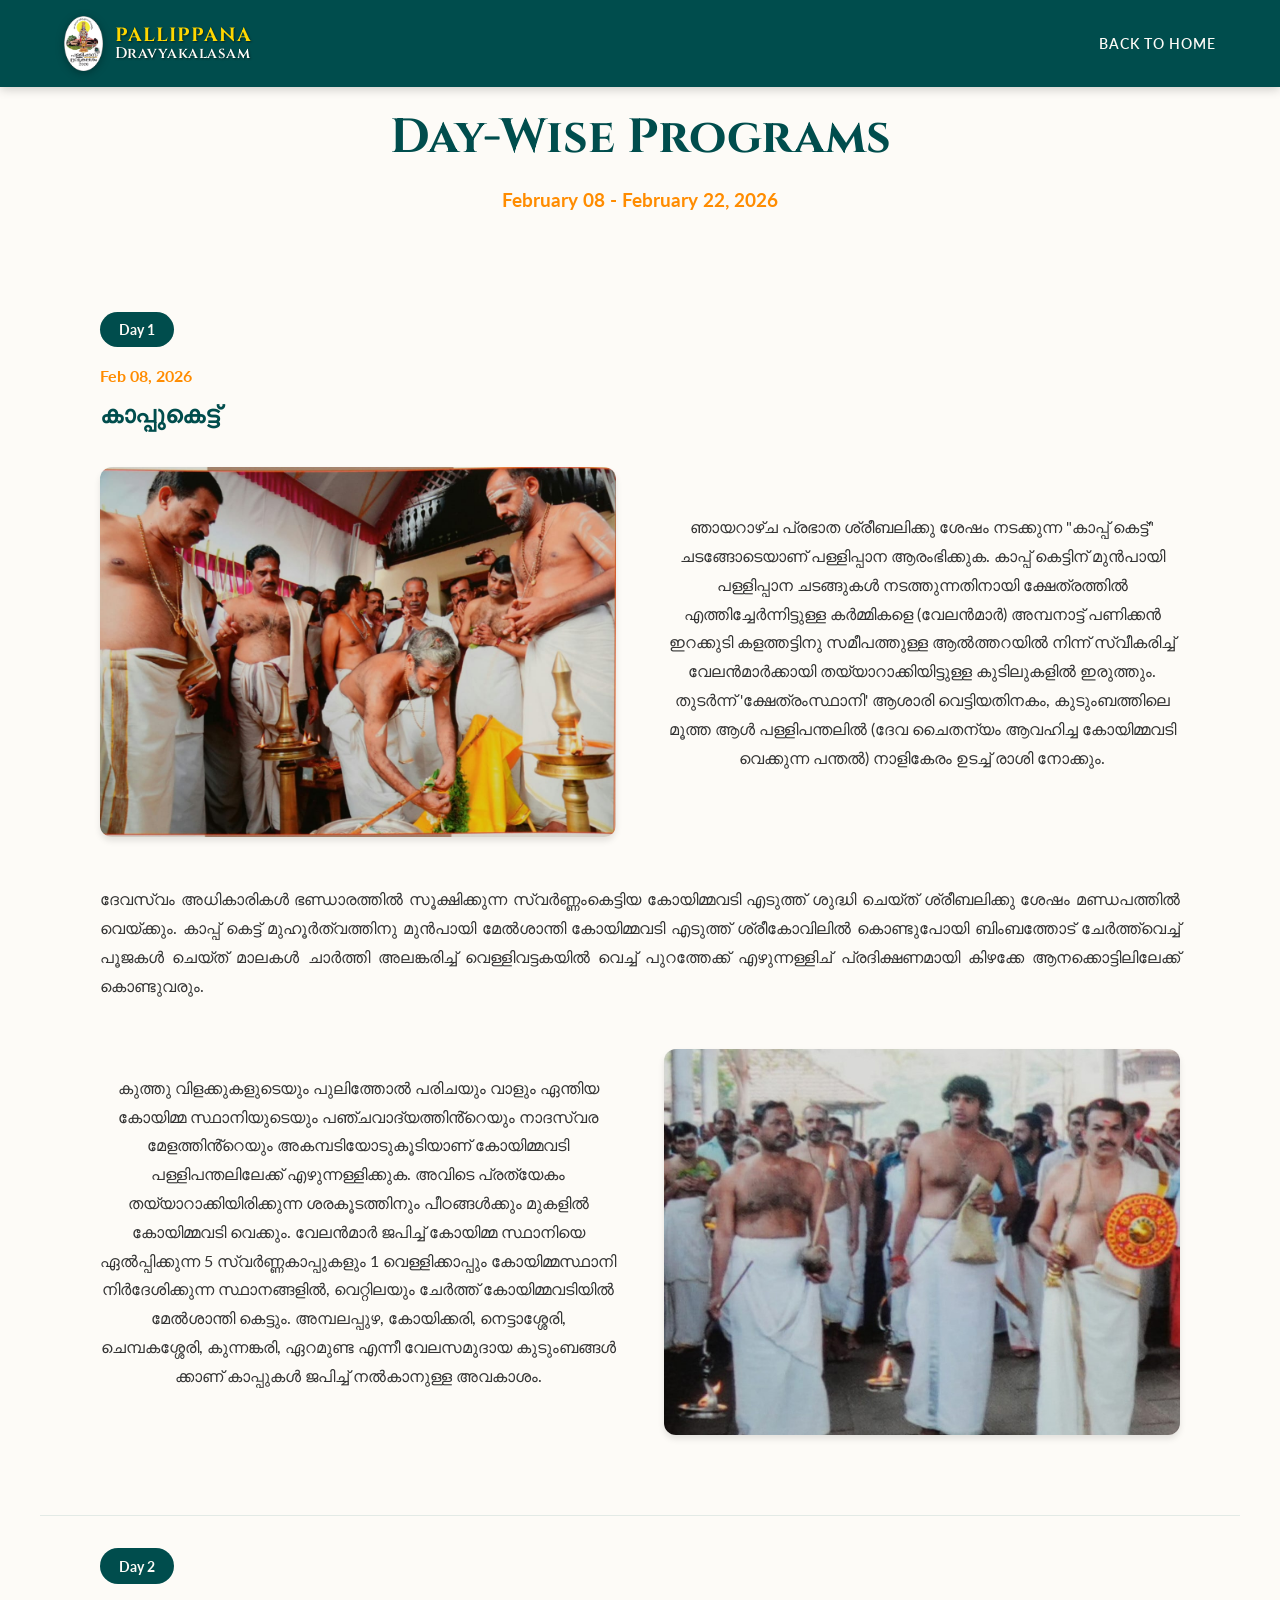
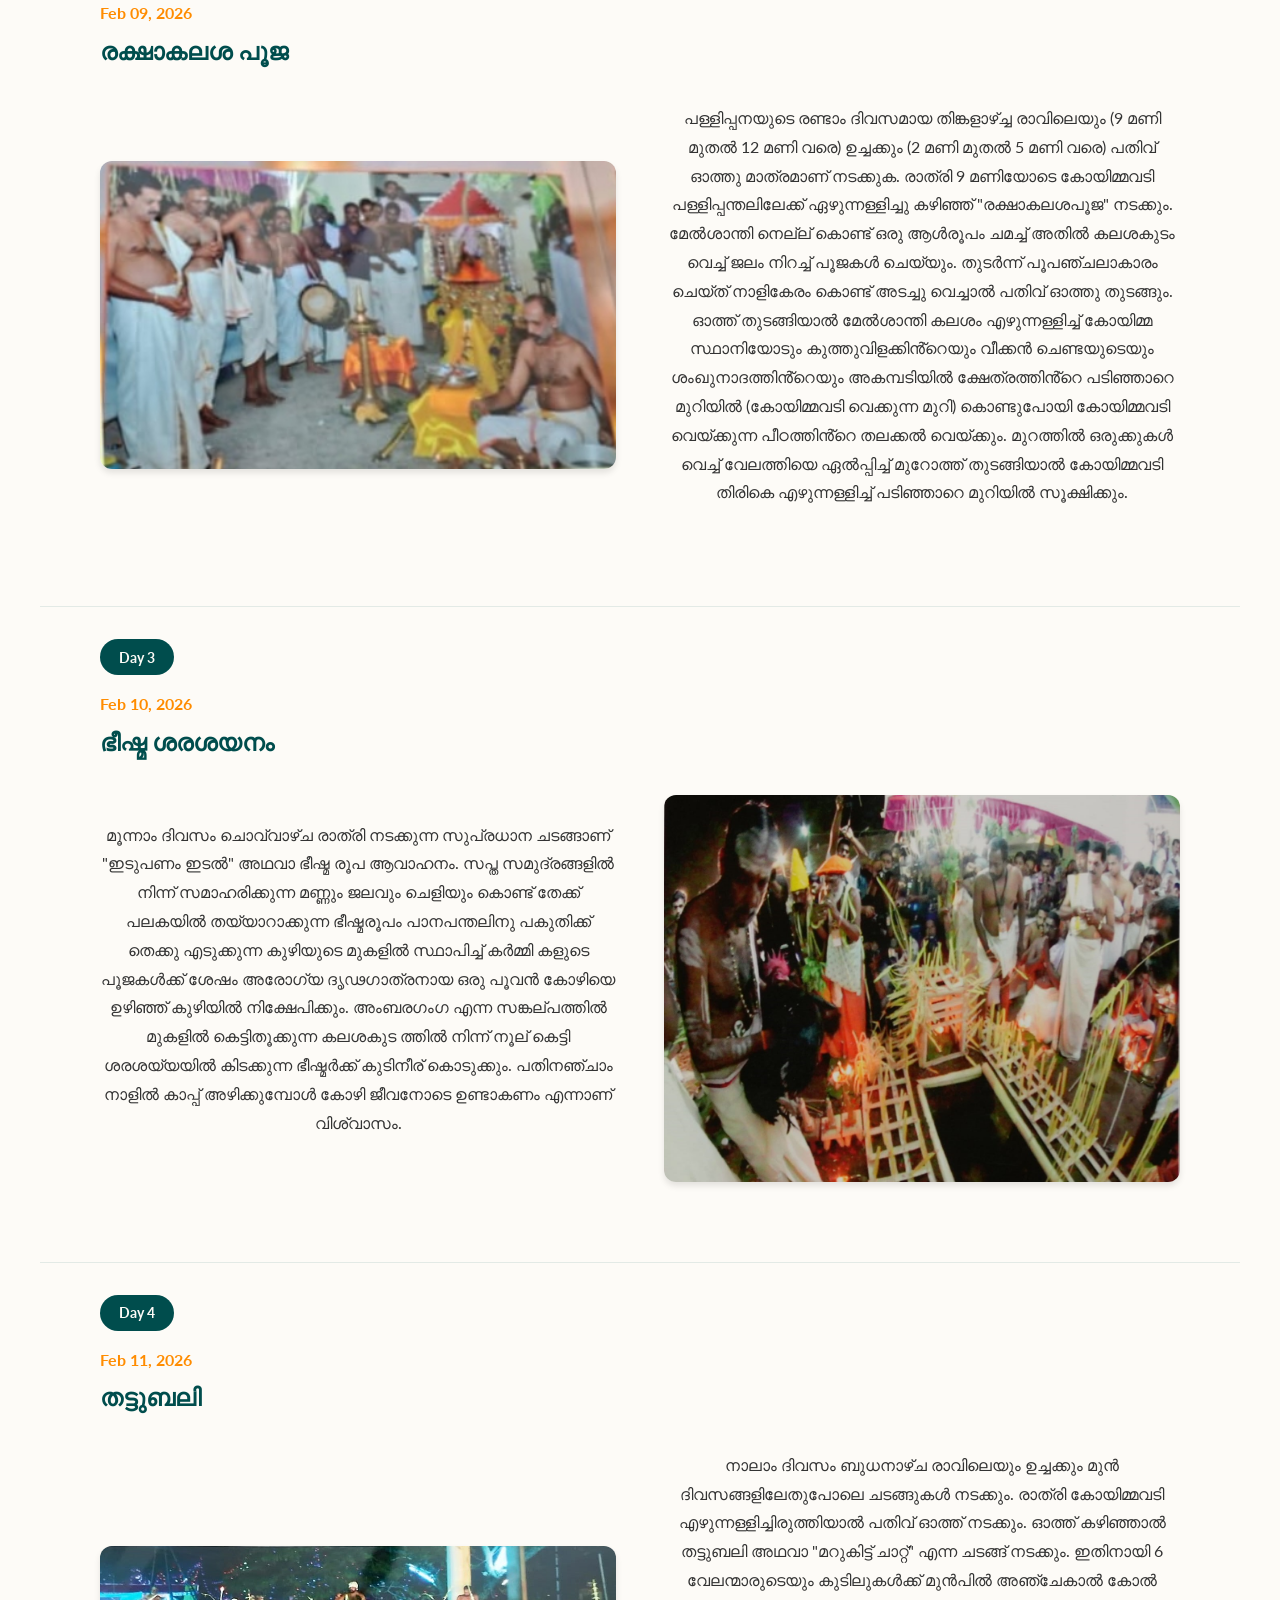
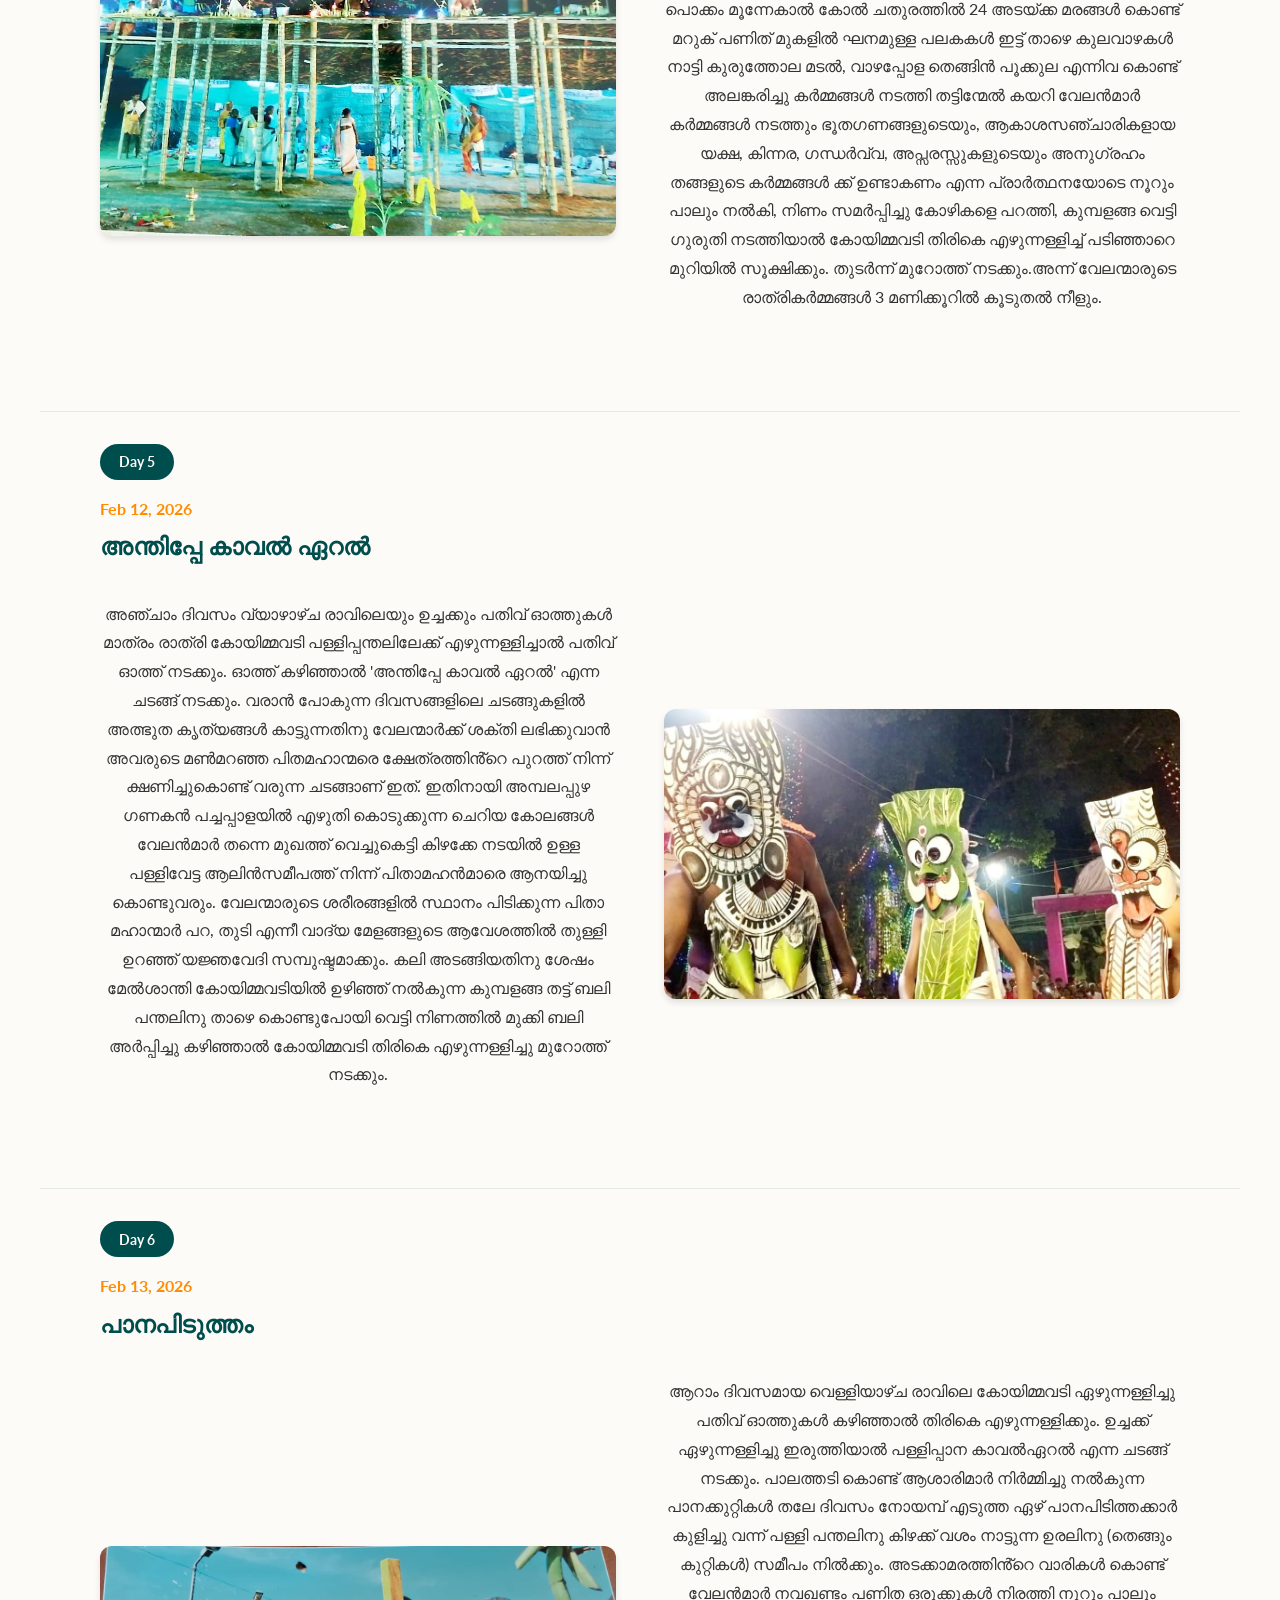
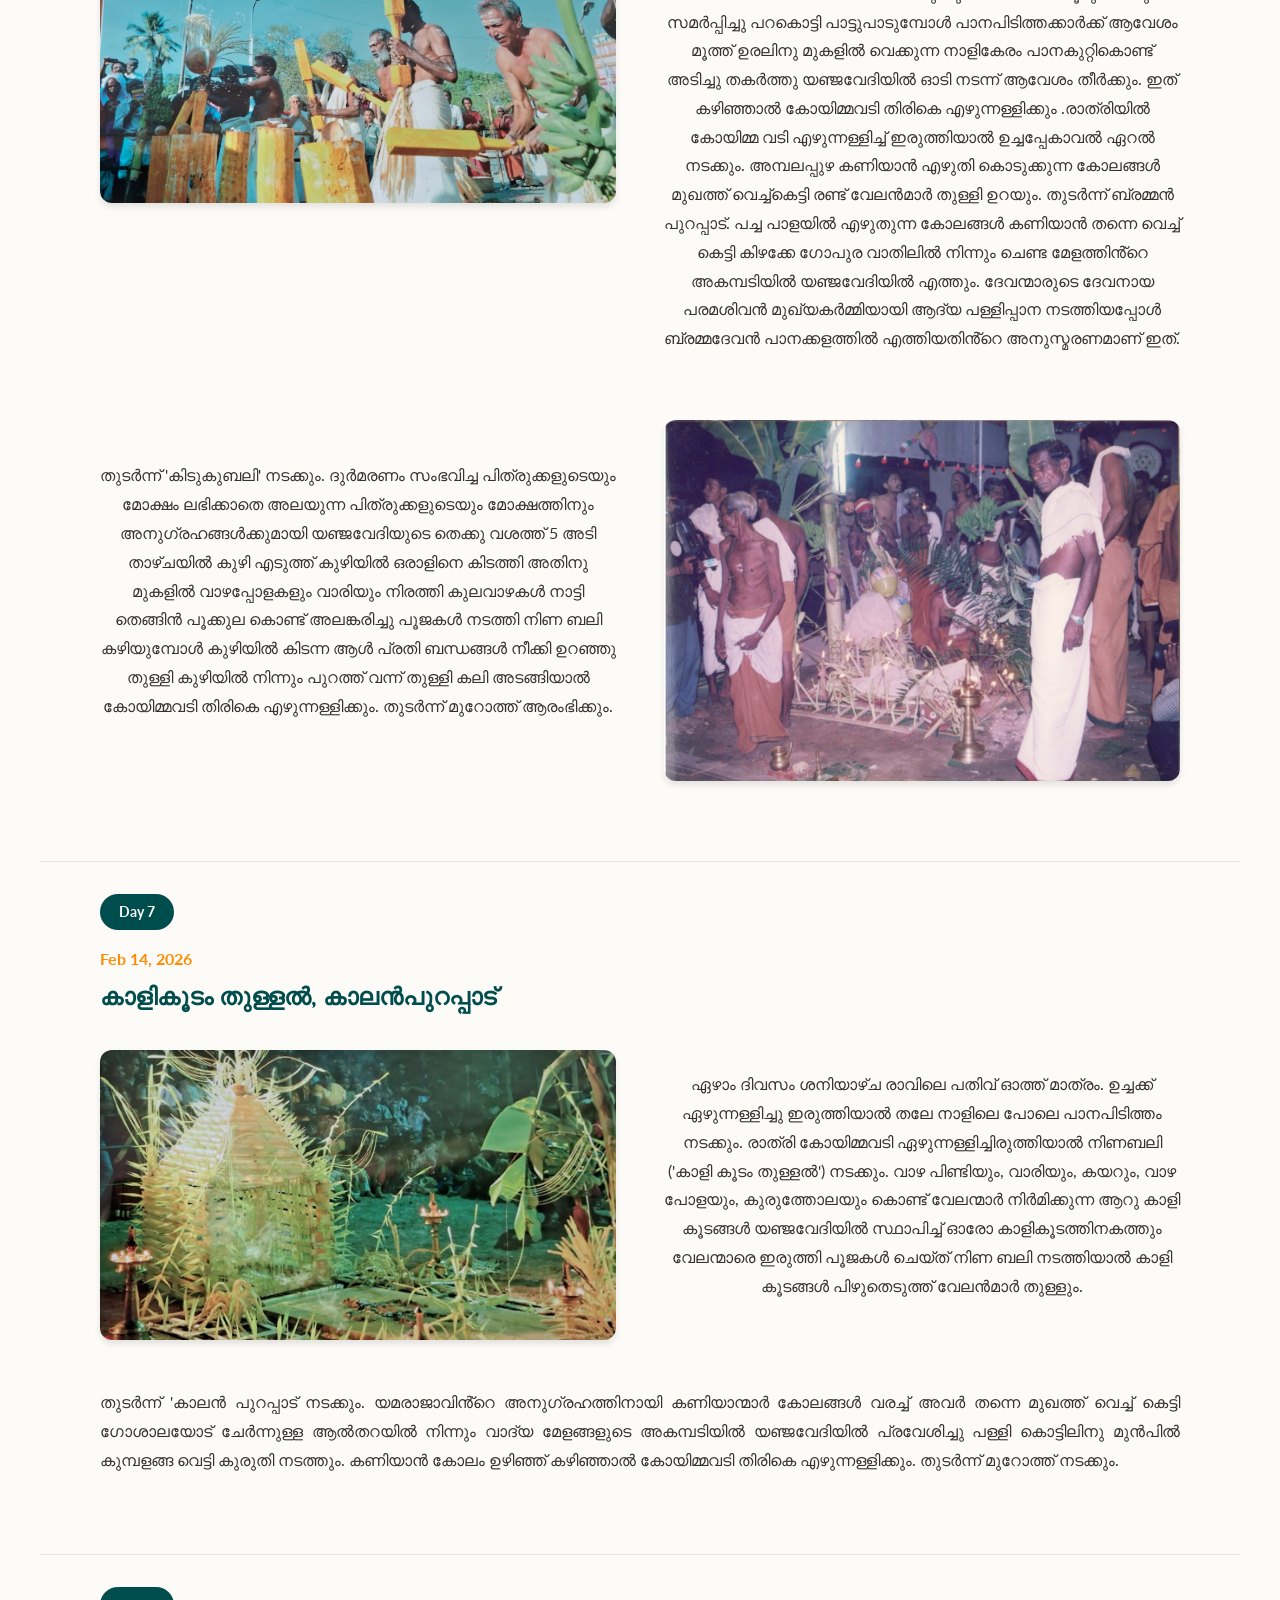
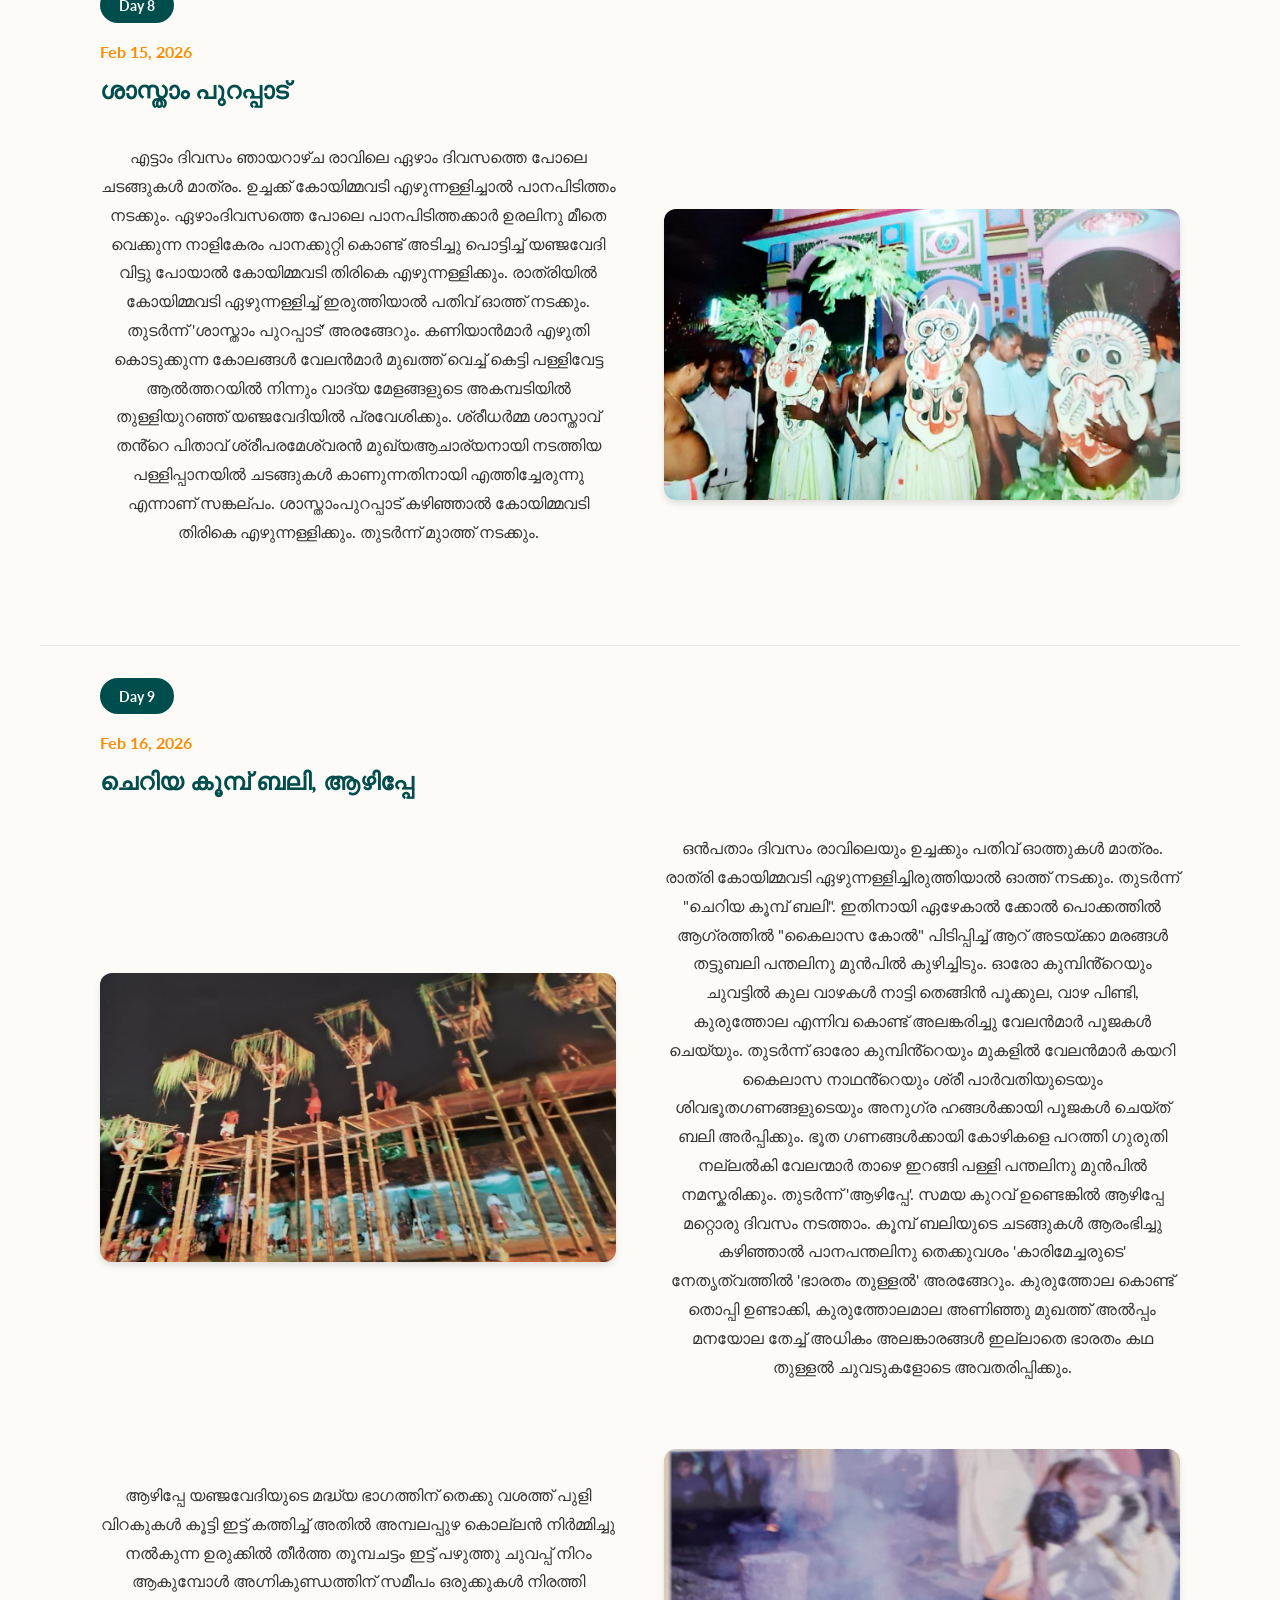
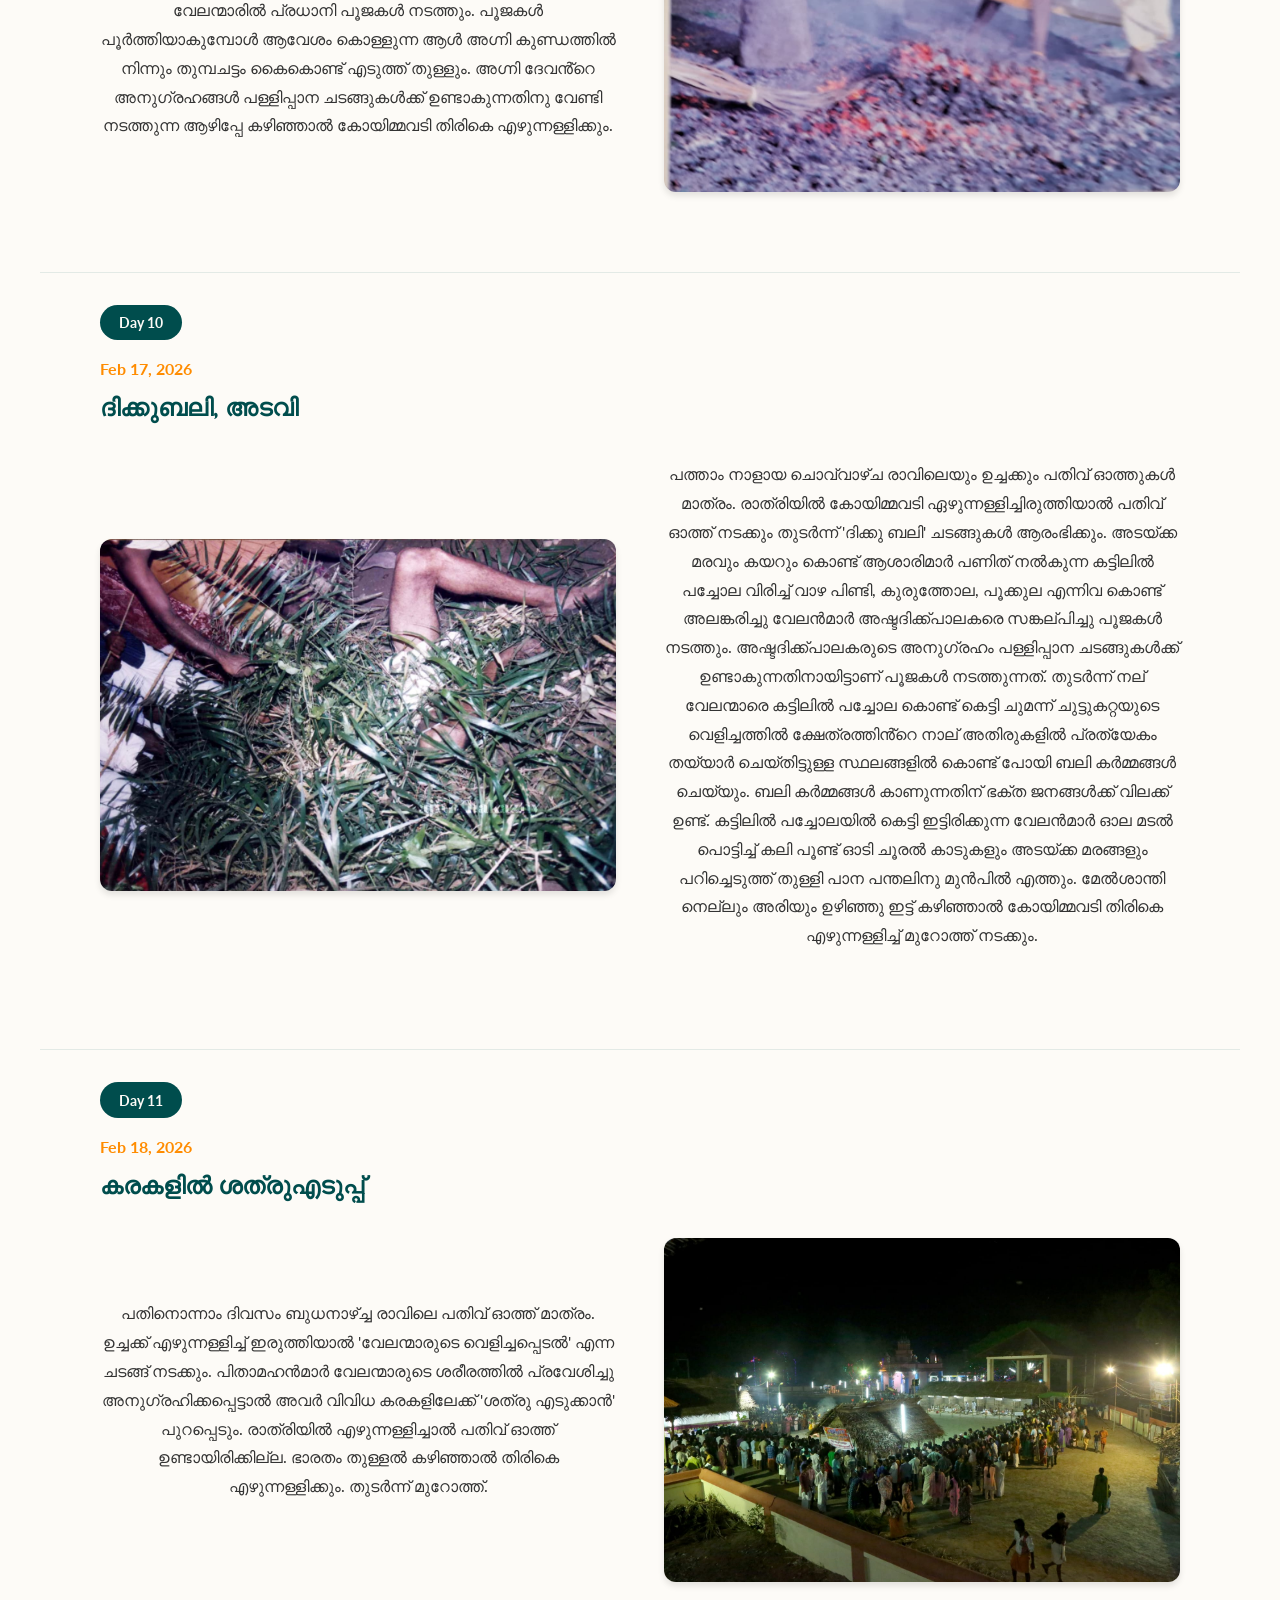
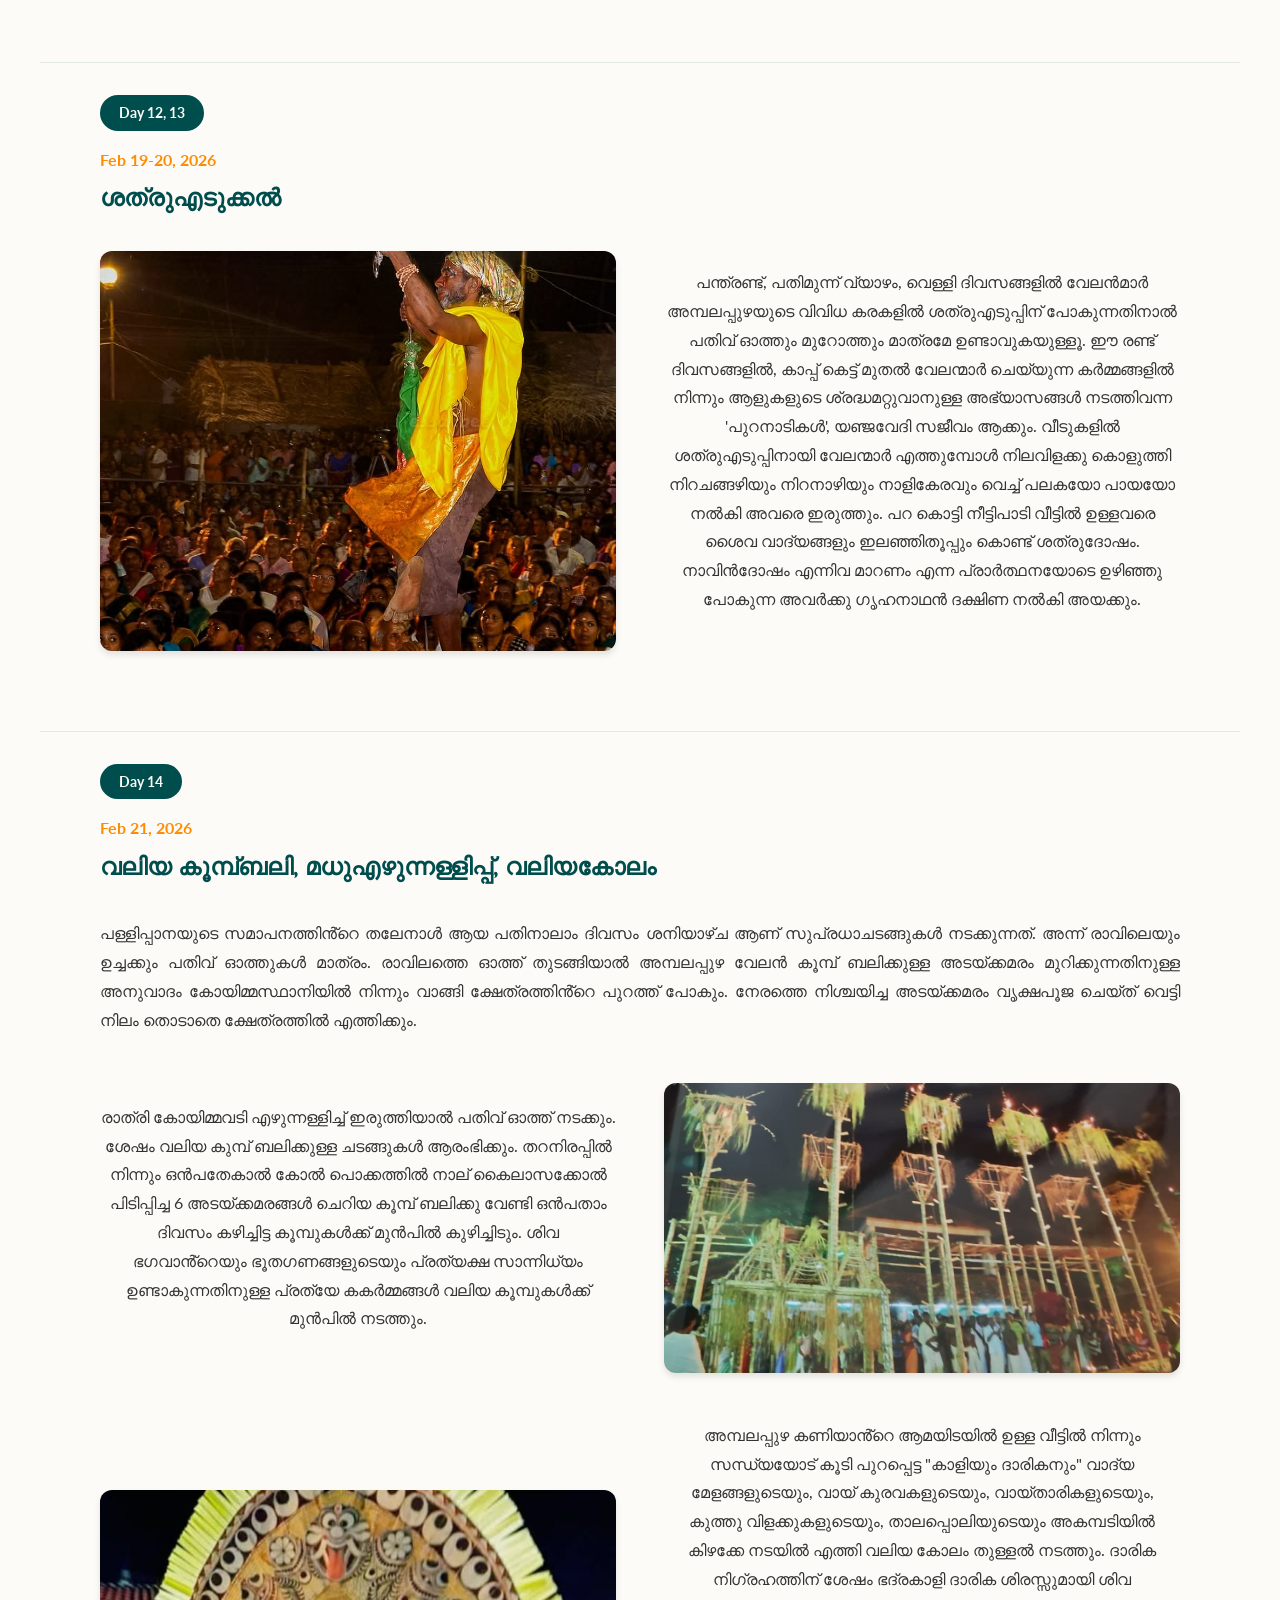
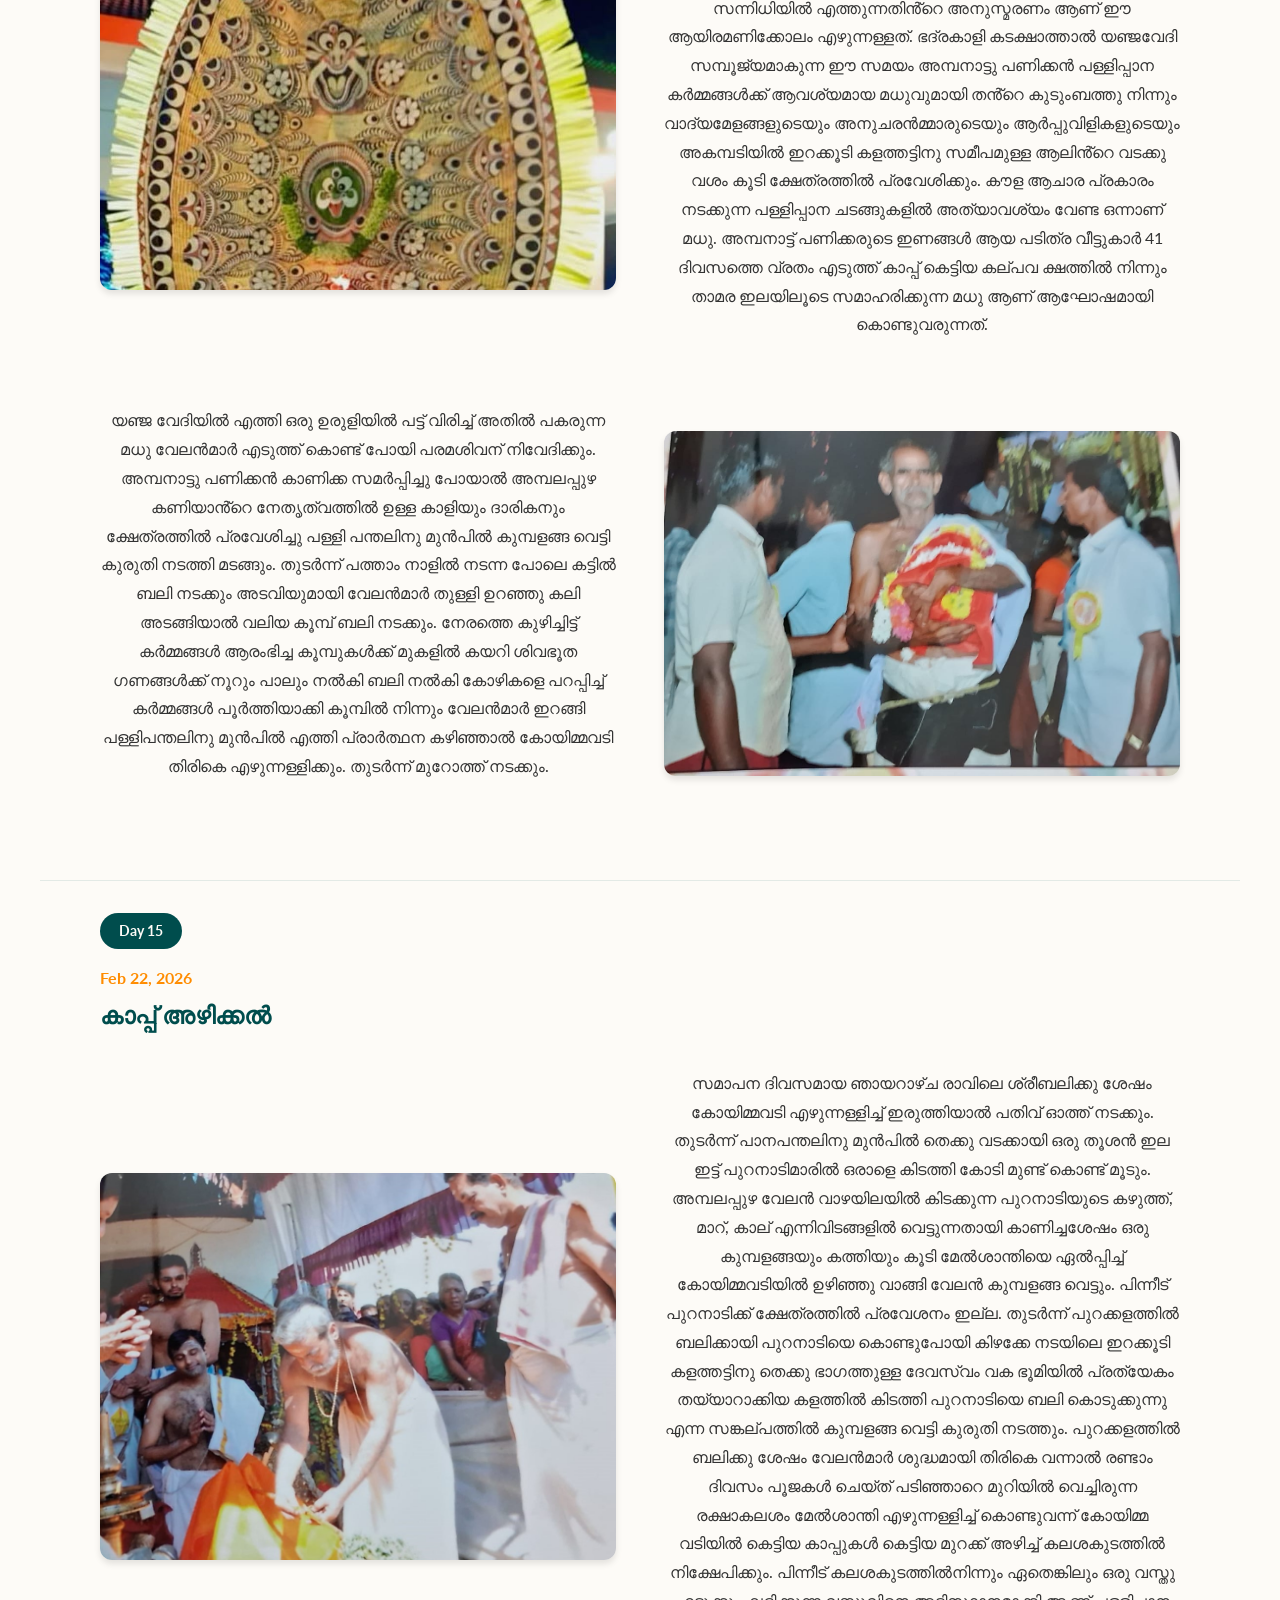
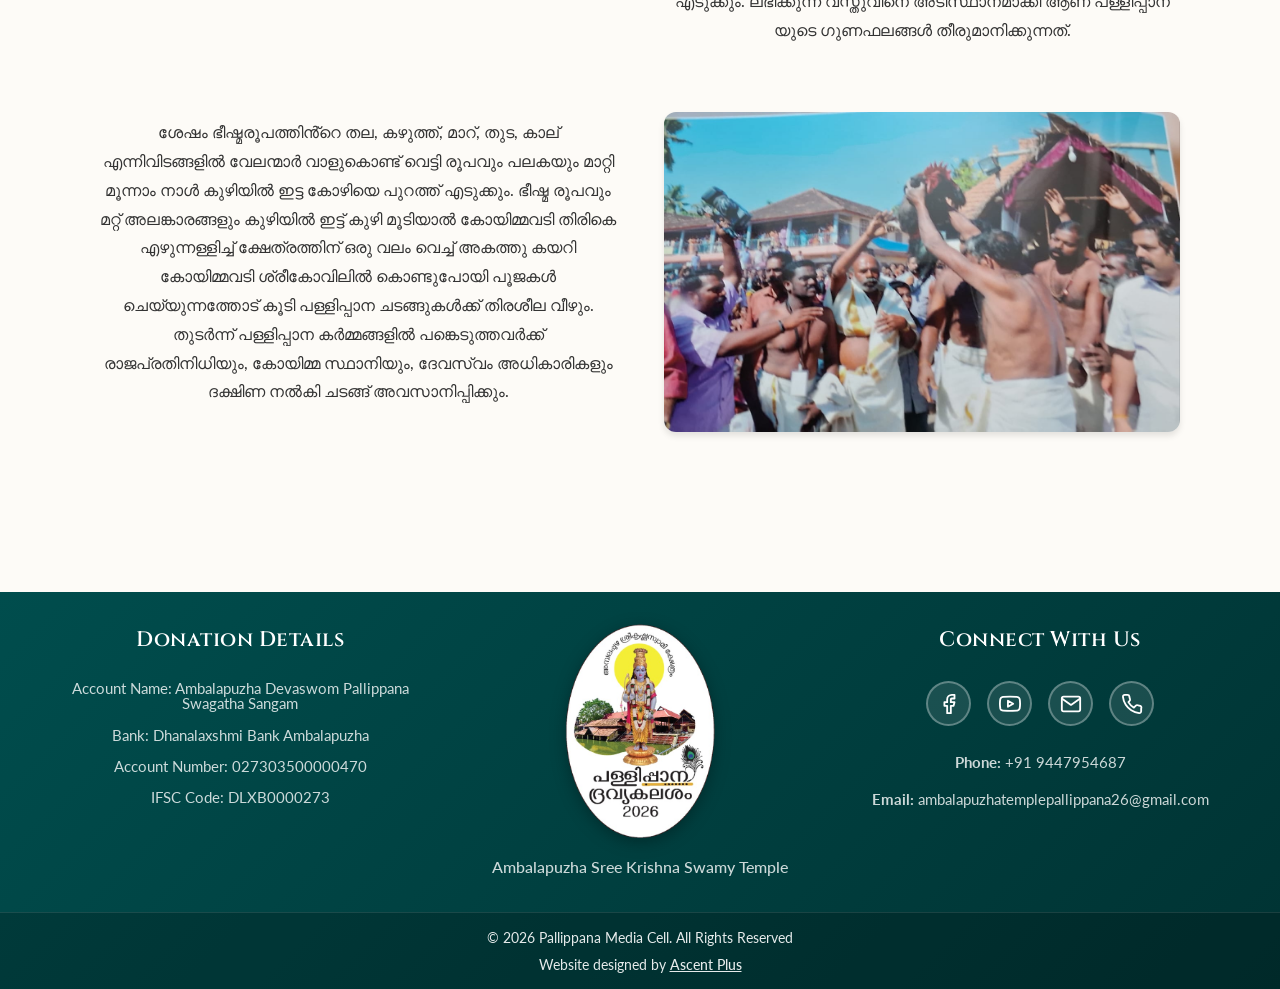
==== commit 1b25158f: "Add files via upload" ====
--- a/day-wise.html
+++ b/day-wise.html
@@ -327,15 +327,15 @@
                 </div>
             </div>
 
-            <!-- Paragraph 2 - Text only -->            
-            <div class="content-row">                
+            <!-- Paragraph 2 - Text only -->
+            <div class="content-row">
                 <div class="content-text">
                     <p>ആഴിപ്പേ യഞ്ജവേദിയുടെ മദ്ധ്യ ഭാഗത്തിന് തെക്കു വശത്ത് പുളി വിറകുകൾ കൂട്ടി ഇട്ട് കത്തിച്ച് അതിൽ
-                    അമ്പലപ്പുഴ കൊല്ലൻ നിർമ്മിച്ചു നൽകുന്ന ഉരുക്കിൽ തീർത്ത തൂമ്പചട്ടം ഇട്ട് പഴുത്തു ചുവപ്പ് നിറം
-                    ആകുമ്പോൾ അഗ്നികുണ്ഡത്തിന് സമീപം ഒരുക്കുകൾ നിരത്തി വേലന്മാരിൽ പ്രധാനി പൂജകൾ നടത്തും. പൂജകൾ
-                    പൂർത്തിയാകുമ്പോൾ ആവേശം കൊള്ളുന്ന ആൾ അഗ്നി കുണ്ഡത്തിൽ നിന്നും തുമ്പചട്ടം കൈകൊണ്ട് എടുത്ത്
-                    തുള്ളും. അഗ്നി ദേവൻ്റെ അനുഗ്രഹങ്ങൾ പള്ളിപ്പാന ചടങ്ങുകൾക്ക് ഉണ്ടാകുന്നതിനു വേണ്ടി നടത്തുന്ന
-                    ആഴിപ്പേ കഴിഞ്ഞാൽ കോയിമ്മവടി തിരികെ എഴുന്നള്ളിക്കും.
+                        അമ്പലപ്പുഴ കൊല്ലൻ നിർമ്മിച്ചു നൽകുന്ന ഉരുക്കിൽ തീർത്ത തൂമ്പചട്ടം ഇട്ട് പഴുത്തു ചുവപ്പ് നിറം
+                        ആകുമ്പോൾ അഗ്നികുണ്ഡത്തിന് സമീപം ഒരുക്കുകൾ നിരത്തി വേലന്മാരിൽ പ്രധാനി പൂജകൾ നടത്തും. പൂജകൾ
+                        പൂർത്തിയാകുമ്പോൾ ആവേശം കൊള്ളുന്ന ആൾ അഗ്നി കുണ്ഡത്തിൽ നിന്നും തുമ്പചട്ടം കൈകൊണ്ട് എടുത്ത്
+                        തുള്ളും. അഗ്നി ദേവൻ്റെ അനുഗ്രഹങ്ങൾ പള്ളിപ്പാന ചടങ്ങുകൾക്ക് ഉണ്ടാകുന്നതിനു വേണ്ടി നടത്തുന്ന
+                        ആഴിപ്പേ കഴിഞ്ഞാൽ കോയിമ്മവടി തിരികെ എഴുന്നള്ളിക്കും.
                     </p>
                 </div>
                 <div class="content-image">
@@ -381,7 +381,7 @@
             <h2 style="margin-bottom: 2rem;">കരകളിൽ ശത്രുഎടുപ്പ്</h2>
 
             <!-- Paragraph 1 with Image (Image on left) -->
-            <div class="content-row">                
+            <div class="content-row">
                 <div class="content-text">
                     <p>പതിനൊന്നാം ദിവസം ബുധനാഴ്ച്ച രാവിലെ പതിവ് ഓത്ത് മാത്രം. ഉച്ചക്ക് എഴുന്നള്ളിച്ച് ഇരുത്തിയാൽ
                         'വേലന്മാരുടെ വെളിച്ചപ്പെടൽ' എന്ന ചടങ്ങ് നടക്കും. പിതാമഹൻമാർ വേലന്മാരുടെ ശരീരത്തിൽ
@@ -464,14 +464,14 @@
                 </p>
             </div>
 
-            <!-- Paragraph 2 with Image (Image on right) -->            
-            <div class="content-row">                
+            <!-- Paragraph 2 with Image (Image on right) -->
+            <div class="content-row">
                 <div class="content-text">
                     <p>രാത്രി കോയിമ്മവടി എഴുന്നള്ളിച്ച് ഇരുത്തിയാൽ പതിവ് ഓത്ത് നടക്കും. ശേഷം വലിയ കുമ്പ് ബലിക്കുള്ള
-                    ചടങ്ങുകൾ ആരംഭിക്കും. തറനിരപ്പിൽ നിന്നും ഒൻപതേകാൽ കോൽ പൊക്കത്തിൽ നാല് കൈലാസക്കോൽ പിടിപ്പിച്ച
-                    6 അടയ്ക്കമരങ്ങൾ ചെറിയ കൂമ്പ് ബലിക്കു വേണ്ടി ഒൻപതാം ദിവസം കഴിച്ചിട്ട കൂമ്പുകൾക്ക് മുൻപിൽ
-                    കുഴിച്ചിടും. ശിവ ഭഗവാൻ്റെയും ഭൂതഗണങ്ങളുടെയും പ്രത്യക്ഷ സാന്നിധ്യം ഉണ്ടാകുന്നതിനുള്ള പ്രത്യേ
-                    കകർമ്മങ്ങൾ വലിയ കൂമ്പുകൾക്ക് മുൻപിൽ നടത്തും.
+                        ചടങ്ങുകൾ ആരംഭിക്കും. തറനിരപ്പിൽ നിന്നും ഒൻപതേകാൽ കോൽ പൊക്കത്തിൽ നാല് കൈലാസക്കോൽ പിടിപ്പിച്ച
+                        6 അടയ്ക്കമരങ്ങൾ ചെറിയ കൂമ്പ് ബലിക്കു വേണ്ടി ഒൻപതാം ദിവസം കഴിച്ചിട്ട കൂമ്പുകൾക്ക് മുൻപിൽ
+                        കുഴിച്ചിടും. ശിവ ഭഗവാൻ്റെയും ഭൂതഗണങ്ങളുടെയും പ്രത്യക്ഷ സാന്നിധ്യം ഉണ്ടാകുന്നതിനുള്ള പ്രത്യേ
+                        കകർമ്മങ്ങൾ വലിയ കൂമ്പുകൾക്ക് മുൻപിൽ നടത്തും.
                     </p>
                 </div>
                 <div class="content-image">
@@ -479,38 +479,38 @@
                 </div>
             </div>
 
-            <!-- Paragraph 3 with Image (Image on left) -->            
+            <!-- Paragraph 3 with Image (Image on left) -->
             <div class="content-row">
                 <div class="content-image">
                     <img src="images/dw_14.jpeg" alt="വലിയ കൂമ്പ്ബലി, മധുഎഴുന്നള്ളിപ്പ്, വലിയകോലം">
-                </div>               
+                </div>
                 <div class="content-text">
                     <p>അമ്പലപ്പുഴ കണിയാൻ്റെ ആമയിടയിൽ ഉള്ള വീട്ടിൽ നിന്നും സന്ധ്യയോട് കൂടി പുറപ്പെട്ട "കാളിയും
-                    ദാരികനും" വാദ്യ മേളങ്ങളുടെയും, വായ് കുരവകളുടെയും, വായ്താരികളുടെയും, കുത്തു വിളക്കുകളുടെയും,
-                    താലപ്പൊലിയുടെയും അകമ്പടിയിൽ കിഴക്കേ നടയിൽ എത്തി വലിയ കോലം തുള്ളൽ നടത്തും. ദാരിക നിഗ്രഹത്തിന്
-                    ശേഷം ഭദ്രകാളി ദാരിക ശിരസ്സുമായി ശിവ സന്നിധിയിൽ എത്തുന്നതിൻ്റെ അനുസ്മരണം ആണ് ഈ ആയിരമണിക്കോലം
-                    എഴുന്നള്ളത്. ഭദ്രകാളി കടക്ഷാത്താൽ യഞ്ജവേദി സമ്പൂജ്യമാകുന്ന ഈ സമയം അമ്പനാട്ടു പണിക്കൻ
-                    പള്ളിപ്പാന കർമ്മങ്ങൾക്ക് ആവശ്യമായ മധുവുമായി തൻ്റെ കുടുംബത്തു നിന്നും വാദ്യമേളങ്ങളുടെയും
-                    അനുചരൻമ്മാരുടെയും ആർപ്പുവിളികളുടെയും അകമ്പടിയിൽ ഇറക്കൂടി കളത്തട്ടിനു സമീപമുള്ള ആലിൻ്റെ
-                    വടക്കു വശം കൂടി ക്ഷേത്രത്തിൽ പ്രവേശിക്കും. കൗള ആചാര പ്രകാരം നടക്കുന്ന പള്ളിപ്പാന ചടങ്ങുകളിൽ
-                    അത്യാവശ്യം വേണ്ട ഒന്നാണ് മധു. അമ്പനാട്ട് പണിക്കരുടെ ഇണങ്ങൾ ആയ പടിത്ര വീട്ടുകാർ 41 ദിവസത്തെ
-                    വ്രതം എടുത്ത് കാപ്പ് കെട്ടിയ കല്പവ ക്ഷത്തിൽ നിന്നും താമര ഇലയിലൂടെ സമാഹരിക്കുന്ന മധു ആണ്
-                    ആഘോഷമായി കൊണ്ടുവരുന്നത്.
-                    </p>
-                </div>                
-            </div>
-
-            <!-- Paragraph 4 - Text only -->            
-            <div class="content-row">                
+                        ദാരികനും" വാദ്യ മേളങ്ങളുടെയും, വായ് കുരവകളുടെയും, വായ്താരികളുടെയും, കുത്തു വിളക്കുകളുടെയും,
+                        താലപ്പൊലിയുടെയും അകമ്പടിയിൽ കിഴക്കേ നടയിൽ എത്തി വലിയ കോലം തുള്ളൽ നടത്തും. ദാരിക നിഗ്രഹത്തിന്
+                        ശേഷം ഭദ്രകാളി ദാരിക ശിരസ്സുമായി ശിവ സന്നിധിയിൽ എത്തുന്നതിൻ്റെ അനുസ്മരണം ആണ് ഈ ആയിരമണിക്കോലം
+                        എഴുന്നള്ളത്. ഭദ്രകാളി കടക്ഷാത്താൽ യഞ്ജവേദി സമ്പൂജ്യമാകുന്ന ഈ സമയം അമ്പനാട്ടു പണിക്കൻ
+                        പള്ളിപ്പാന കർമ്മങ്ങൾക്ക് ആവശ്യമായ മധുവുമായി തൻ്റെ കുടുംബത്തു നിന്നും വാദ്യമേളങ്ങളുടെയും
+                        അനുചരൻമ്മാരുടെയും ആർപ്പുവിളികളുടെയും അകമ്പടിയിൽ ഇറക്കൂടി കളത്തട്ടിനു സമീപമുള്ള ആലിൻ്റെ
+                        വടക്കു വശം കൂടി ക്ഷേത്രത്തിൽ പ്രവേശിക്കും. കൗള ആചാര പ്രകാരം നടക്കുന്ന പള്ളിപ്പാന ചടങ്ങുകളിൽ
+                        അത്യാവശ്യം വേണ്ട ഒന്നാണ് മധു. അമ്പനാട്ട് പണിക്കരുടെ ഇണങ്ങൾ ആയ പടിത്ര വീട്ടുകാർ 41 ദിവസത്തെ
+                        വ്രതം എടുത്ത് കാപ്പ് കെട്ടിയ കല്പവ ക്ഷത്തിൽ നിന്നും താമര ഇലയിലൂടെ സമാഹരിക്കുന്ന മധു ആണ്
+                        ആഘോഷമായി കൊണ്ടുവരുന്നത്.
+                    </p>
+                </div>
+            </div>
+
+            <!-- Paragraph 4 - Text only -->
+            <div class="content-row">
                 <div class="content-text">
                     <p>യഞ്ജ വേദിയിൽ എത്തി ഒരു ഉരുളിയിൽ പട്ട് വിരിച്ച് അതിൽ പകരുന്ന മധു വേലൻമാർ എടുത്ത് കൊണ്ട് പോയി
-                    പരമശിവന് നിവേദിക്കും. അമ്പനാട്ടു പണിക്കൻ കാണിക്ക സമർപ്പിച്ചു പോയാൽ അമ്പലപ്പുഴ കണിയാൻ്റെ
-                    നേതൃത്വത്തിൽ ഉള്ള കാളിയും ദാരികനും ക്ഷേത്രത്തിൽ പ്രവേശിച്ചു പള്ളി പന്തലിനു മുൻപിൽ കുമ്പളങ്ങ
-                    വെട്ടി കുരുതി നടത്തി മടങ്ങും. തുടർന്ന് പത്താം നാളിൽ നടന്ന പോലെ കട്ടിൽ ബലി നടക്കും അടവിയുമായി
-                    വേലൻമാർ തുള്ളി ഉറഞ്ഞു കലി അടങ്ങിയാൽ വലിയ കൂമ്പ് ബലി നടക്കും. നേരത്തെ കുഴിച്ചിട്ട് കർമ്മങ്ങൾ
-                    ആരംഭിച്ച കൂമ്പുകൾക്ക് മുകളിൽ കയറി ശിവഭൂത ഗണങ്ങൾക്ക് നൂറും പാലും നൽകി ബലി നൽകി കോഴികളെ
-                    പറപ്പിച്ച് കർമ്മങ്ങൾ പൂർത്തിയാക്കി കൂമ്പിൽ നിന്നും വേലൻമാർ ഇറങ്ങി പള്ളിപന്തലിനു മുൻപിൽ എത്തി
-                    പ്രാർത്ഥന കഴിഞ്ഞാൽ കോയിമ്മവടി തിരികെ എഴുന്നള്ളിക്കും. തുടർന്ന് മുറോത്ത് നടക്കും.
+                        പരമശിവന് നിവേദിക്കും. അമ്പനാട്ടു പണിക്കൻ കാണിക്ക സമർപ്പിച്ചു പോയാൽ അമ്പലപ്പുഴ കണിയാൻ്റെ
+                        നേതൃത്വത്തിൽ ഉള്ള കാളിയും ദാരികനും ക്ഷേത്രത്തിൽ പ്രവേശിച്ചു പള്ളി പന്തലിനു മുൻപിൽ കുമ്പളങ്ങ
+                        വെട്ടി കുരുതി നടത്തി മടങ്ങും. തുടർന്ന് പത്താം നാളിൽ നടന്ന പോലെ കട്ടിൽ ബലി നടക്കും അടവിയുമായി
+                        വേലൻമാർ തുള്ളി ഉറഞ്ഞു കലി അടങ്ങിയാൽ വലിയ കൂമ്പ് ബലി നടക്കും. നേരത്തെ കുഴിച്ചിട്ട് കർമ്മങ്ങൾ
+                        ആരംഭിച്ച കൂമ്പുകൾക്ക് മുകളിൽ കയറി ശിവഭൂത ഗണങ്ങൾക്ക് നൂറും പാലും നൽകി ബലി നൽകി കോഴികളെ
+                        പറപ്പിച്ച് കർമ്മങ്ങൾ പൂർത്തിയാക്കി കൂമ്പിൽ നിന്നും വേലൻമാർ ഇറങ്ങി പള്ളിപന്തലിനു മുൻപിൽ എത്തി
+                        പ്രാർത്ഥന കഴിഞ്ഞാൽ കോയിമ്മവടി തിരികെ എഴുന്നള്ളിക്കും. തുടർന്ന് മുറോത്ത് നടക്കും.
                     </p>
                 </div>
                 <div class="content-image">
@@ -549,15 +549,15 @@
                 </div>
             </div>
 
-            <!-- Paragraph 2 - Text only -->            
-            <div class="content-row">                
+            <!-- Paragraph 2 - Text only -->
+            <div class="content-row">
                 <div class="content-text">
                     <p>ശേഷം ഭീഷ്മരൂപത്തിൻ്റെ തല, കഴുത്ത്, മാറ്, തുട, കാല് എന്നിവിടങ്ങളിൽ വേലന്മാർ വാളുകൊണ്ട് വെട്ടി
-                    രൂപവും പലകയും മാറ്റി മൂന്നാം നാൾ കുഴിയിൽ ഇട്ട കോഴിയെ പുറത്ത് എടുക്കും. ഭീഷ്മ രൂപവും മറ്റ്
-                    അലങ്കാരങ്ങളും കുഴിയിൽ ഇട്ട് കുഴി മൂടിയാൽ കോയിമ്മവടി തിരികെ എഴുന്നള്ളിച്ച് ക്ഷേത്രത്തിന് ഒരു
-                    വലം വെച്ച് അകത്തു കയറി കോയിമ്മവടി ശ്രീകോവിലിൽ കൊണ്ടുപോയി പൂജകൾ ചെയ്യുന്നത്തോട് കൂടി
-                    പള്ളിപ്പാന ചടങ്ങുകൾക്ക് തിരശീല വീഴും. തുടർന്ന് പള്ളിപ്പാന കർമ്മങ്ങളിൽ പങ്കെടുത്തവർക്ക്
-                    രാജപ്രതിനിധിയും, കോയിമ്മ സ്ഥാനിയും, ദേവസ്വം അധികാരികളും ദക്ഷിണ നൽകി ചടങ്ങ് അവസാനിപ്പിക്കും.
+                        രൂപവും പലകയും മാറ്റി മൂന്നാം നാൾ കുഴിയിൽ ഇട്ട കോഴിയെ പുറത്ത് എടുക്കും. ഭീഷ്മ രൂപവും മറ്റ്
+                        അലങ്കാരങ്ങളും കുഴിയിൽ ഇട്ട് കുഴി മൂടിയാൽ കോയിമ്മവടി തിരികെ എഴുന്നള്ളിച്ച് ക്ഷേത്രത്തിന് ഒരു
+                        വലം വെച്ച് അകത്തു കയറി കോയിമ്മവടി ശ്രീകോവിലിൽ കൊണ്ടുപോയി പൂജകൾ ചെയ്യുന്നത്തോട് കൂടി
+                        പള്ളിപ്പാന ചടങ്ങുകൾക്ക് തിരശീല വീഴും. തുടർന്ന് പള്ളിപ്പാന കർമ്മങ്ങളിൽ പങ്കെടുത്തവർക്ക്
+                        രാജപ്രതിനിധിയും, കോയിമ്മ സ്ഥാനിയും, ദേവസ്വം അധികാരികളും ദക്ഷിണ നൽകി ചടങ്ങ് അവസാനിപ്പിക്കും.
                     </p>
                 </div>
                 <div class="content-image">
@@ -575,7 +575,7 @@
             <div class="footer-column">
                 <h3>Donation Details</h3>
                 <div class="footer-info">
-                    <p>Account Name: Ambalapuzha Devaswam Pallippana Swagatha Sangam</p>
+                    <p>Account Name: Ambalapuzha Devaswom Pallippana Swagatha Sangam</p>
                     <p>Bank: Dhanalaxshmi Bank Ambalapuzha</p>
                     <p>Account Number: 027303500000470</p>
                     <p>IFSC Code: DLXB0000273</p>
@@ -591,20 +591,21 @@
             <!-- Column 3: Social Links -->
             <div class="footer-column">
                 <h3>Connect With Us</h3>
-                <div class="footer-social">
-                    <a href="https://www.instagram.com/" target="_blank" class="social-icon" title="Instagram">
-                        <svg viewBox="0 0 24 24" fill="none" stroke="currentColor" stroke-width="2"
-                            stroke-linecap="round" stroke-linejoin="round">
-                            <rect x="2" y="2" width="20" height="20" rx="5" ry="5" />
-                            <path d="M16 11.37A4 4 0 1 1 12.63 8 4 4 0 0 1 16 11.37z" />
-                            <line x1="17.5" y1="6.5" x2="17.51" y2="6.5" />
-                        </svg>
-                    </a>
+                <div class="footer-social">                    
                     <a href="https://www.facebook.com/profile.php?id=61585844397076" target="_blank" class="social-icon"
                         title="Facebook">
                         <svg viewBox="0 0 24 24" fill="none" stroke="currentColor" stroke-width="2"
                             stroke-linecap="round" stroke-linejoin="round">
                             <path d="M18 2h-3a5 5 0 0 0-5 5v3H7v4h3v8h4v-8h3l1-4h-4V7a1 1 0 0 1 1-1h3z" />
+                        </svg>
+                    </a>
+                    <a href="https://youtube.com/@ambalapuzhakshethram?si=lZ2lLhLiqiSkevQq" target="_blank" class="social-icon" title="YouTube">
+                        <svg viewBox="0 0 24 24" fill="none" stroke="currentColor" stroke-width="2"
+                            stroke-linecap="round" stroke-linejoin="round">
+                            <path
+                                d="M22.54 6.42a2.78 2.78 0 0 0-1.94-2C18.88 4 12 4 12 4s-6.88 0-8.6.46a2.78 2.78 0 0 0-1.94 2A29 29 0 0 0 1 11.75a29 29 0 0 0 .46 5.33A2.78 2.78 0 0 0 3.4 19c1.72.46 8.6.46 8.6.46s6.88 0 8.6-.46a2.78 2.78 0 0 0 1.94-2 29 29 0 0 0 .46-5.25 29 29 0 0 0-.46-5.33z">
+                            </path>
+                            <polygon points="9.75 15.02 15.5 11.75 9.75 8.48 9.75 15.02"></polygon>
                         </svg>
                     </a>
                     <a href="mailto:ambalapuzhatemplepallippana26@gmail.com" class="social-icon" title="Email">
--- a/css/style.css
+++ b/css/style.css
@@ -33,6 +33,12 @@
     color: var(--text-dark);
     line-height: 1.6;
     overflow-x: hidden;
+    -webkit-user-select: none;
+    /* Safari */
+    -ms-user-select: none;
+    /* IE 10 and IE 11 */
+    user-select: none;
+    /* Standard syntax */
 }
 
 h1,
@@ -1469,6 +1475,7 @@
     margin: 0 auto;
     padding: 1rem 0;
 }
+
 .donation-table {
     width: 100%;
     border-collapse: collapse;
@@ -1478,10 +1485,12 @@
     overflow: hidden;
     border: 1px solid #ddd;
 }
+
 .donation-table thead {
     background: linear-gradient(135deg, var(--primary-teal) 0%, var(--dark-teal) 100%);
     color: white;
 }
+
 .donation-table th {
     padding: 0.5rem 0.7rem;
     text-align: left;
@@ -1491,19 +1500,24 @@
     letter-spacing: 0.3px;
     border-right: 1px solid rgba(255, 255, 255, 0.3);
 }
+
 .donation-table th:last-child {
     border-right: none;
 }
+
 .donation-table tbody tr {
     border-bottom: 1px solid #ccc;
     transition: background-color 0.2s ease;
 }
+
 .donation-table tbody tr:hover {
     background-color: #f5f9f9;
 }
+
 .donation-table tbody tr:last-child {
     border-bottom: none;
 }
+
 .donation-table td {
     padding: 0.45rem 0.7rem;
     color: var(--text-dark);
@@ -1511,12 +1525,15 @@
     line-height: 1.3;
     border-right: 1px solid #ddd;
 }
+
 .donation-table td:last-child {
     border-right: none;
 }
+
 .donation-table td:nth-child(1) {
     font-weight: 500;
 }
+
 .donation-table td:nth-child(2),
 .donation-table td:nth-child(3),
 .donation-table th:nth-child(2),
@@ -1524,9 +1541,11 @@
     text-align: center;
     width: 100px;
 }
+
 .donation-table th:nth-child(1) {
     width: auto;
 }
+
 .donation-table .date-info {
     display: block;
     font-size: 0.75rem;
@@ -1535,24 +1554,30 @@
     margin-top: 0.15rem;
     font-style: italic;
 }
+
 /* Responsive table */
 @media (max-width: 768px) {
     .donation-table-container {
         max-width: 100%;
     }
+
     .donation-table {
         font-size: 0.82rem;
     }
+
     .donation-table th,
     .donation-table td {
         padding: 0.55rem 0.5rem;
     }
+
     .donation-table th {
         font-size: 0.88rem;
     }
+
     .donation-table td {
         font-size: 0.82rem;
     }
+
     .donation-table td:nth-child(2),
     .donation-table td:nth-child(3),
     .donation-table th:nth-child(2),
@@ -1560,27 +1585,87 @@
         width: 70px;
     }
 }
+
 @media (max-width: 480px) {
     .donation-table {
         font-size: 0.75rem;
     }
+
     .donation-table th,
     .donation-table td {
         padding: 0.45rem 0.35rem;
     }
+
     .donation-table th {
         font-size: 0.8rem;
     }
+
     .donation-table td {
         font-size: 0.75rem;
     }
+
     .donation-table .date-info {
         font-size: 0.68rem;
     }
+
     .donation-table td:nth-child(2),
     .donation-table td:nth-child(3),
     .donation-table th:nth-child(2),
     .donation-table th:nth-child(3) {
         width: 60px;
     }
+}
+
+/* Handbook Download Link */
+.handbook-download-container {
+    width: 100%;
+    padding: 0 40px;
+    text-align: center;
+    margin-bottom: 2rem;
+    margin-top: 1rem;
+}
+
+.handbook-link {
+    display: inline-flex;
+    align-items: center;
+    gap: 0.8rem;
+    font-weight: 700;
+    color: var(--primary-teal);
+    font-size: 1.1rem;
+    padding: 0.8rem 1.5rem;
+    border: 2px solid var(--primary-teal);
+    border-radius: 6px;
+    transition: var(--transition);
+    background-color: transparent;
+    text-transform: uppercase;
+    letter-spacing: 0.5px;
+}
+
+.handbook-link svg {
+    width: 20px;
+    height: 20px;
+    transition: transform 0.3s ease;
+}
+
+.handbook-link:hover {
+    background-color: var(--primary-teal);
+    color: var(--content-white);
+    transform: translateY(-2px);
+    box-shadow: 0 4px 8px rgba(0, 0, 0, 0.1);
+}
+
+.handbook-link:hover svg {
+    transform: translateY(2px);
+}
+
+@media (max-width: 768px) {
+    .handbook-download-container {
+        padding: 0 5%;
+        text-align: center;
+    }
+
+    .handbook-link {
+        font-size: 0.9rem;
+        padding: 0.6rem 1.2rem;
+    }
 }
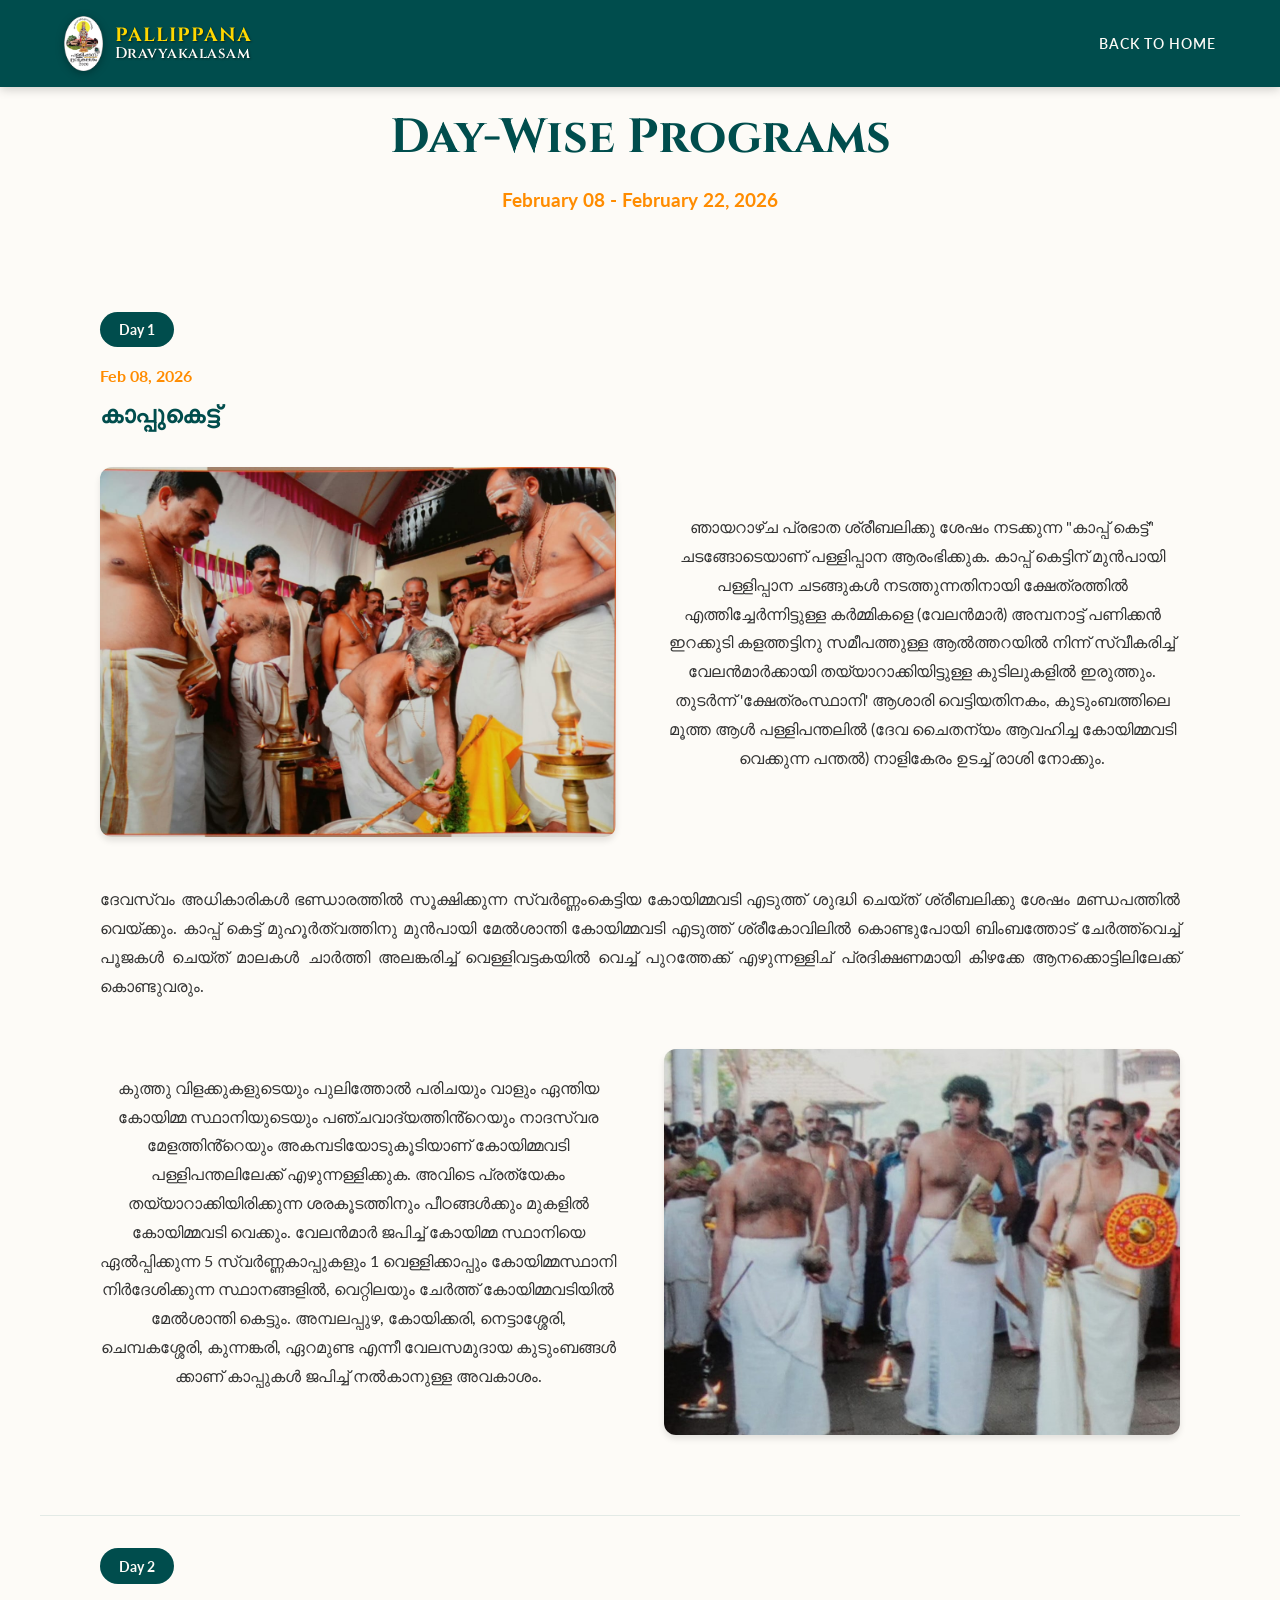
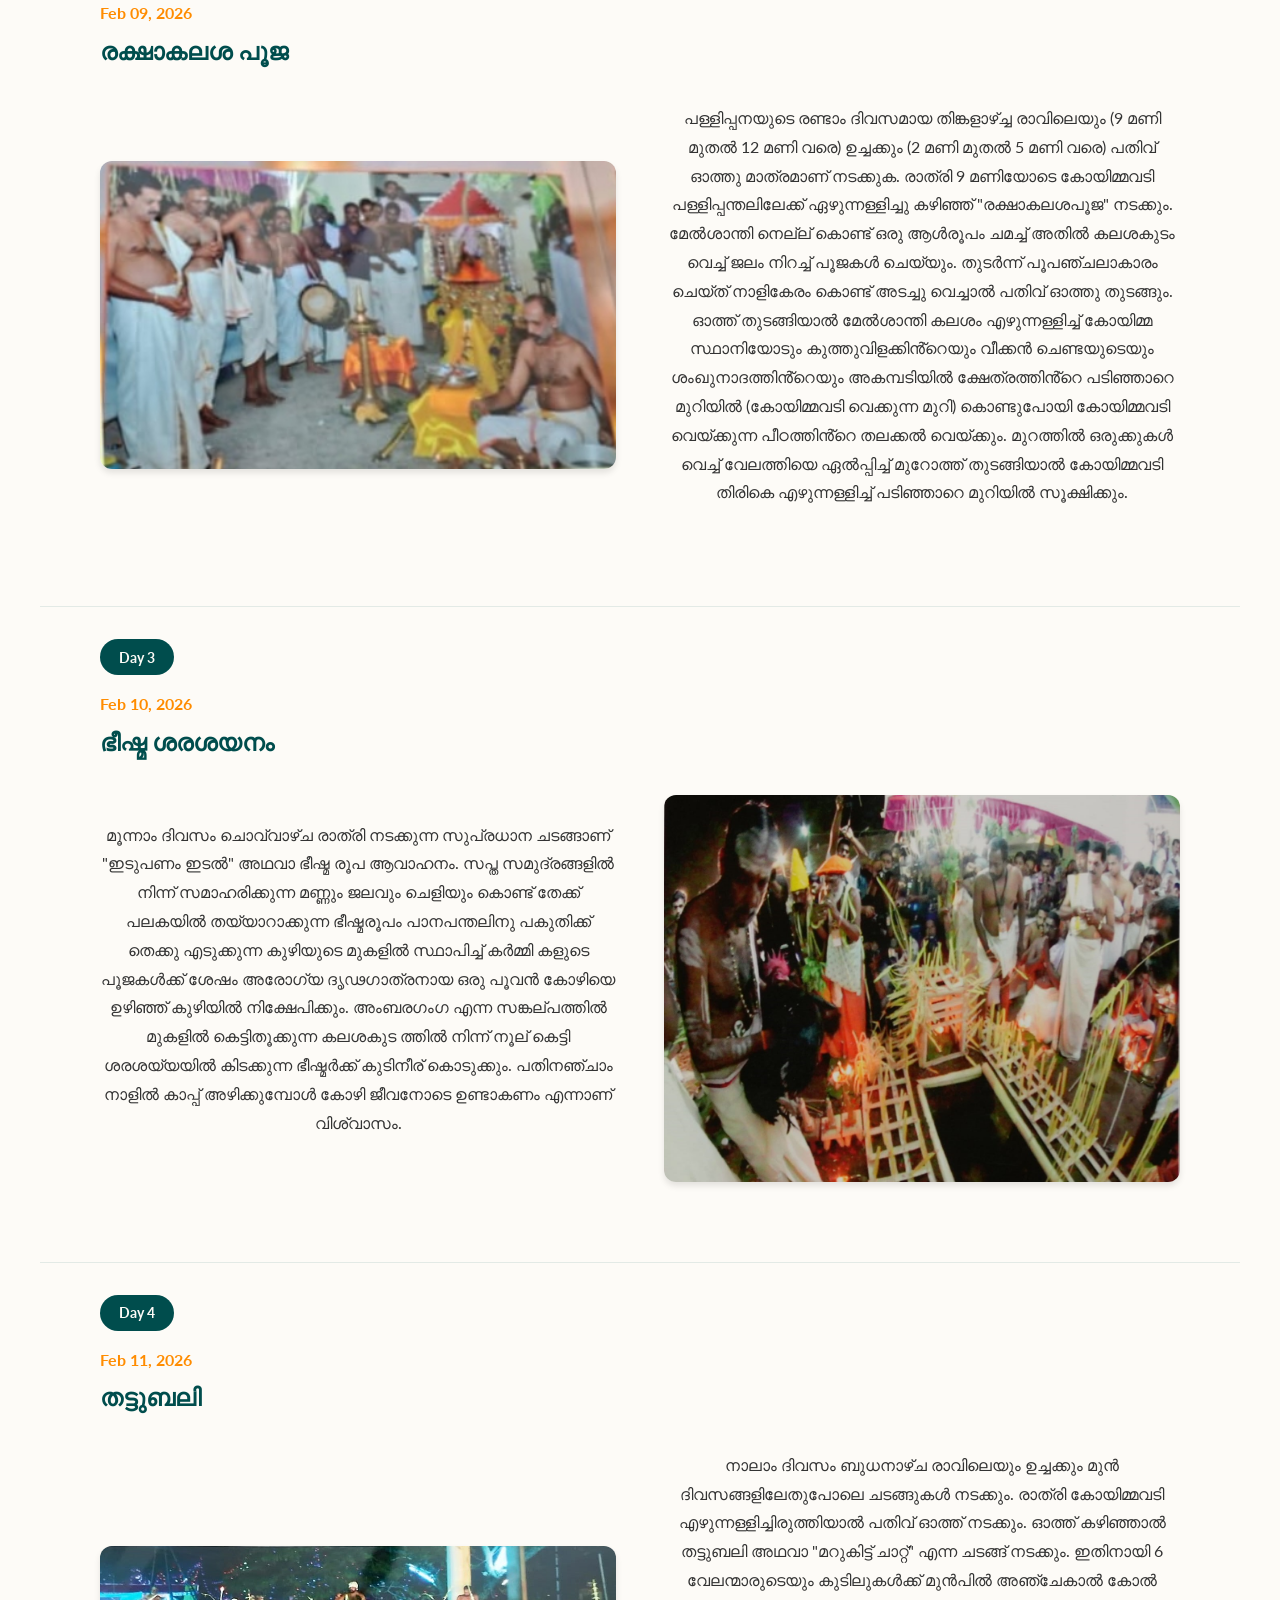
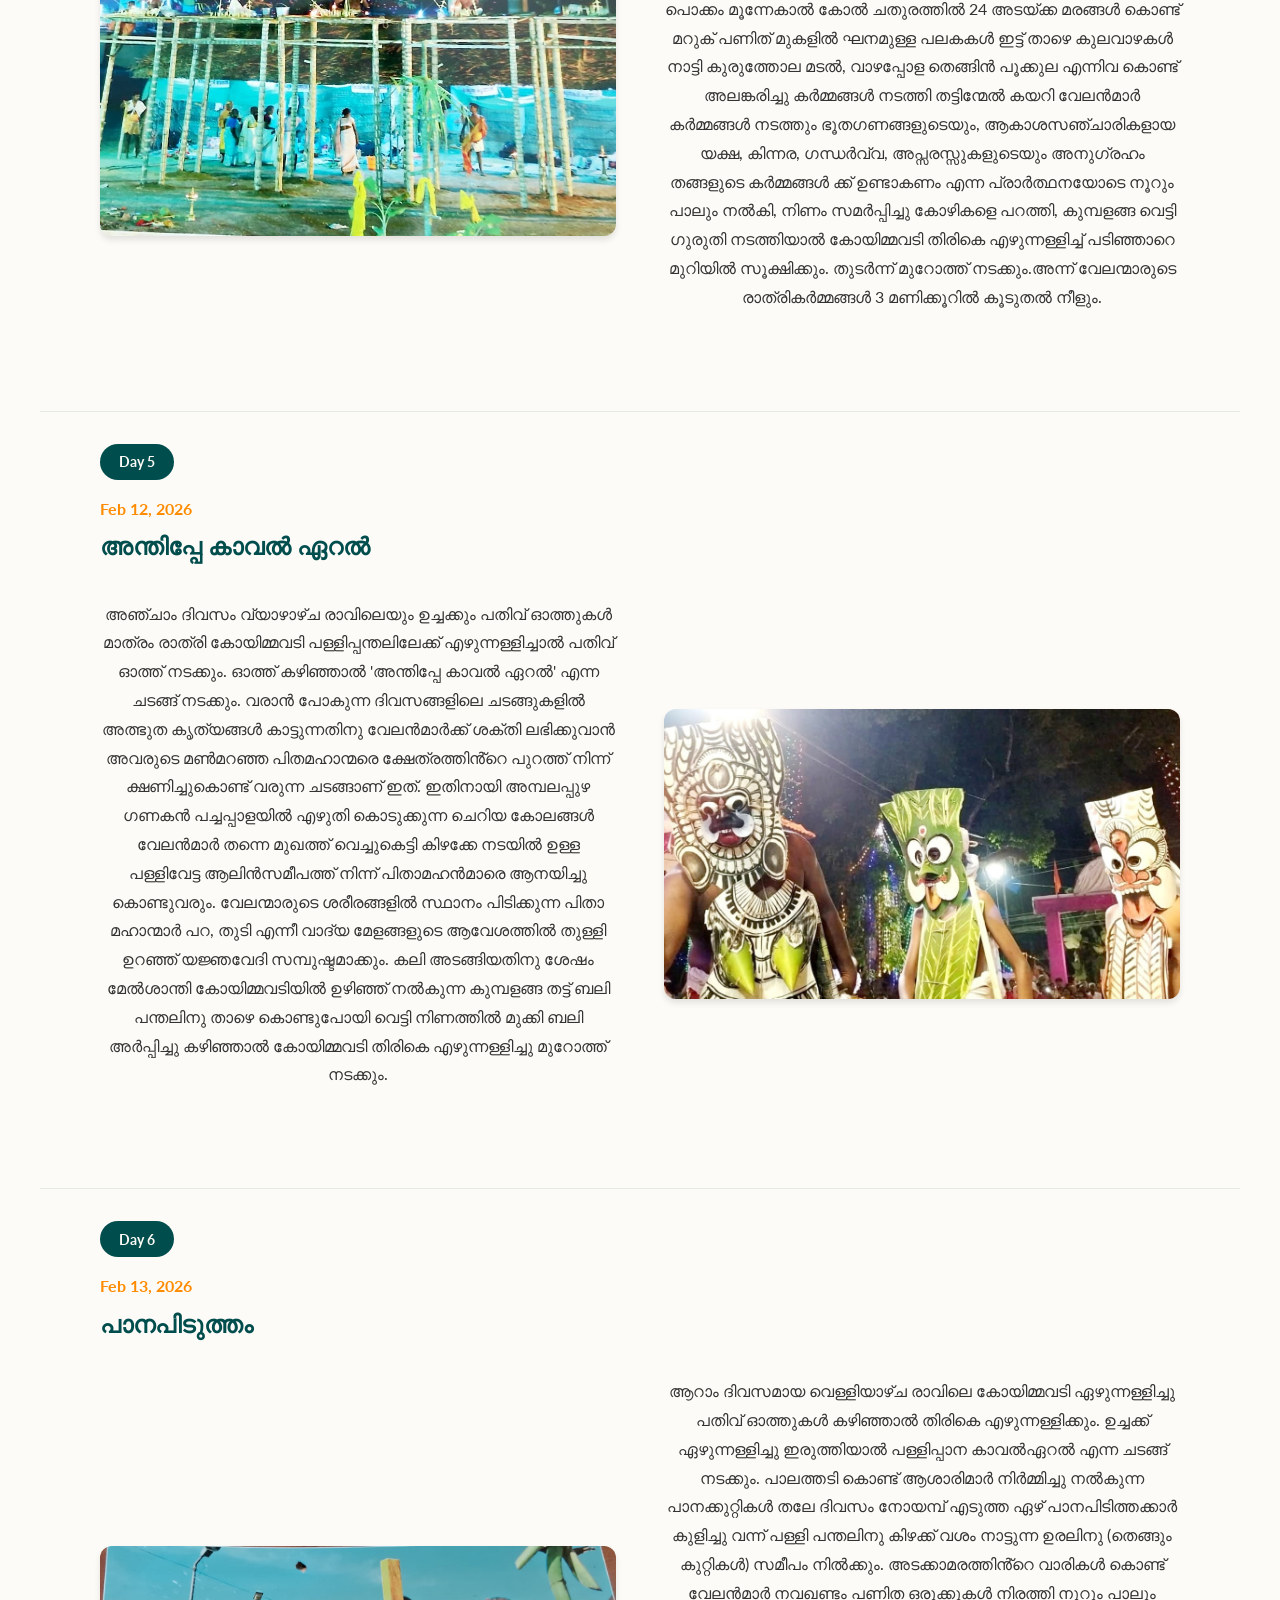
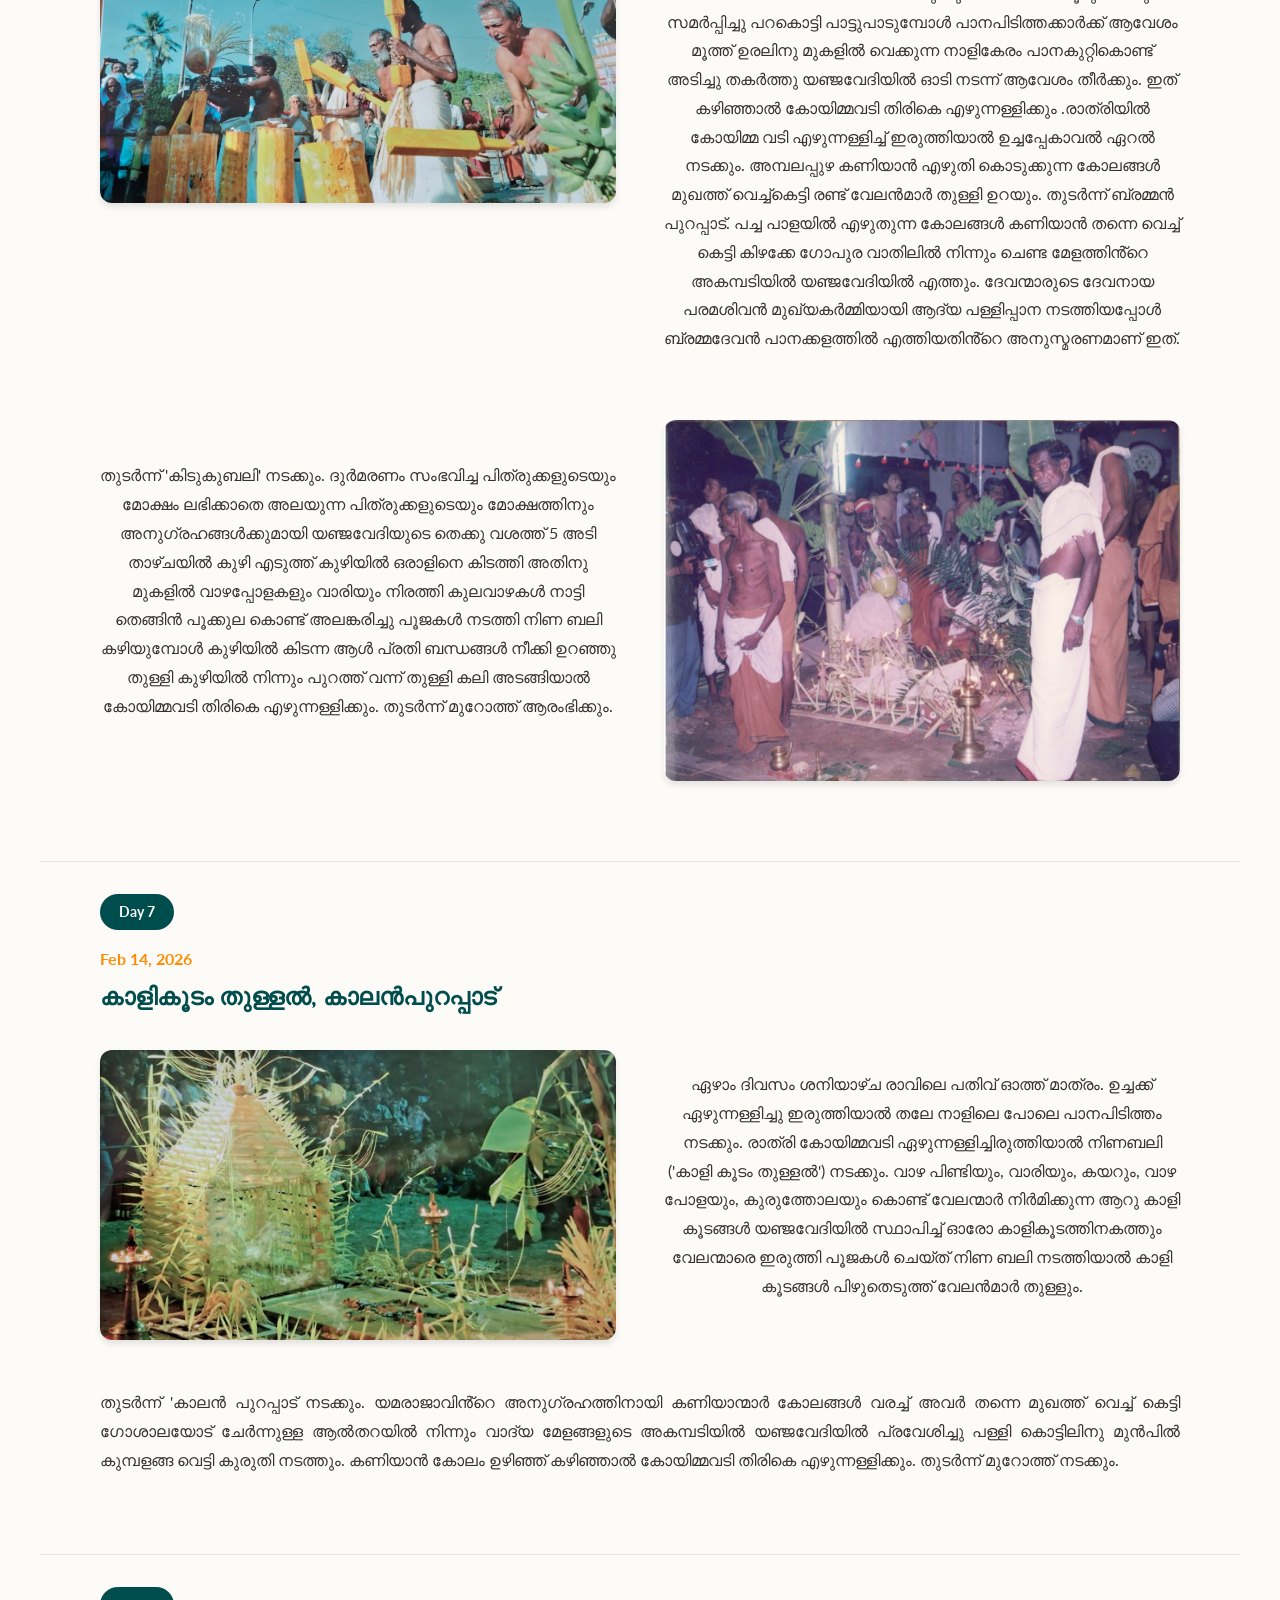
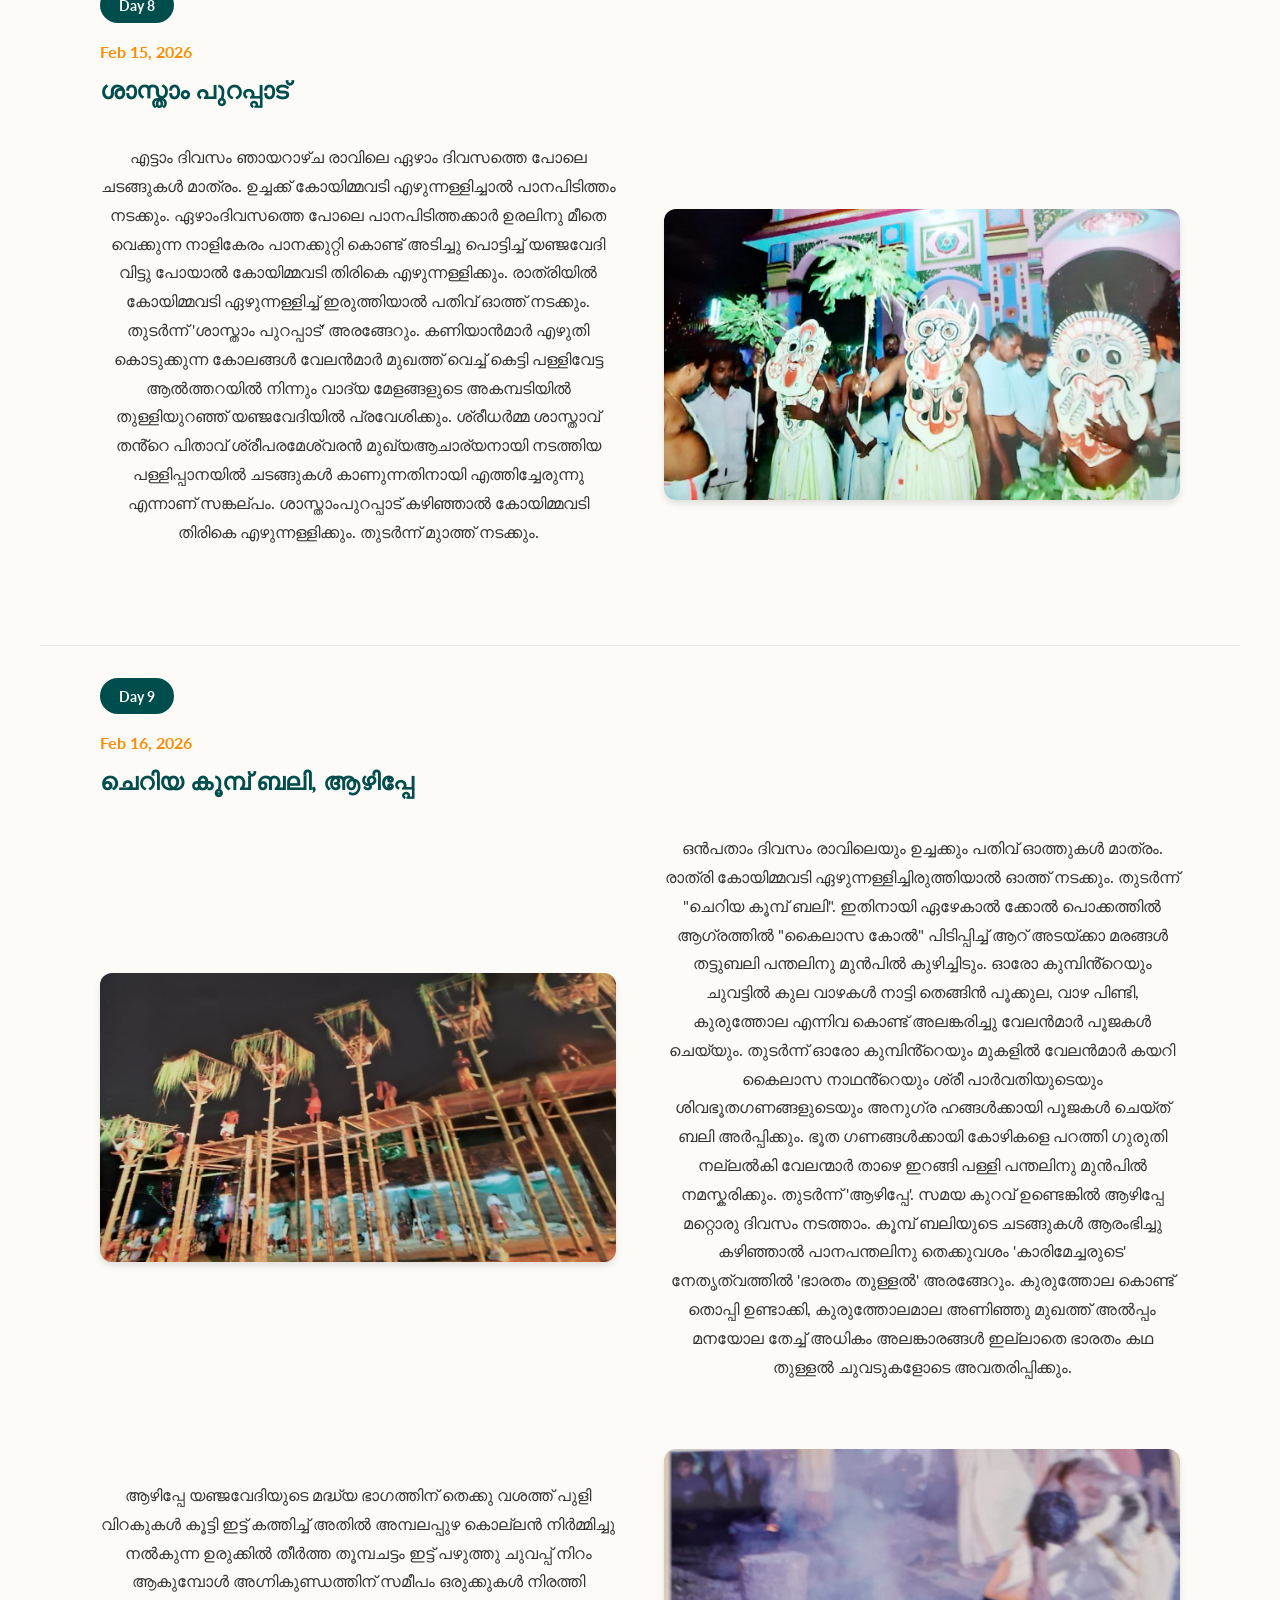
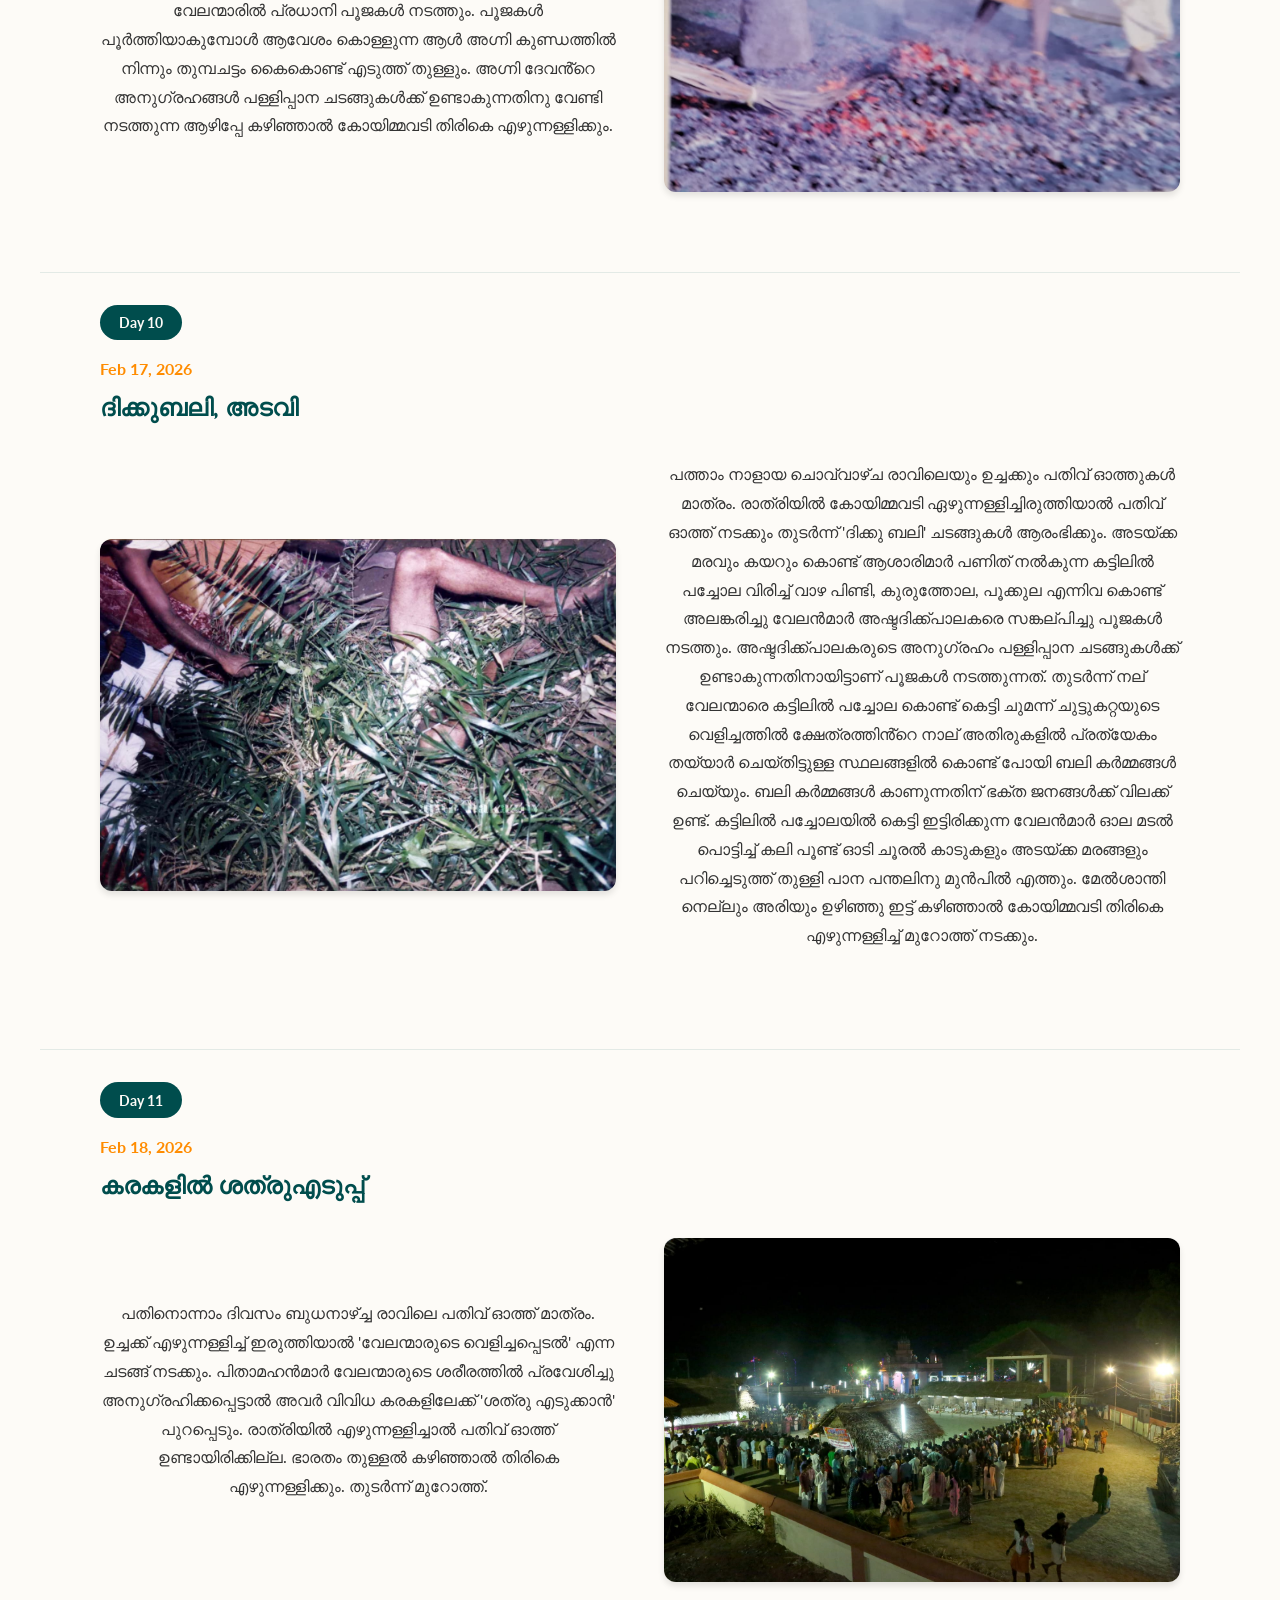
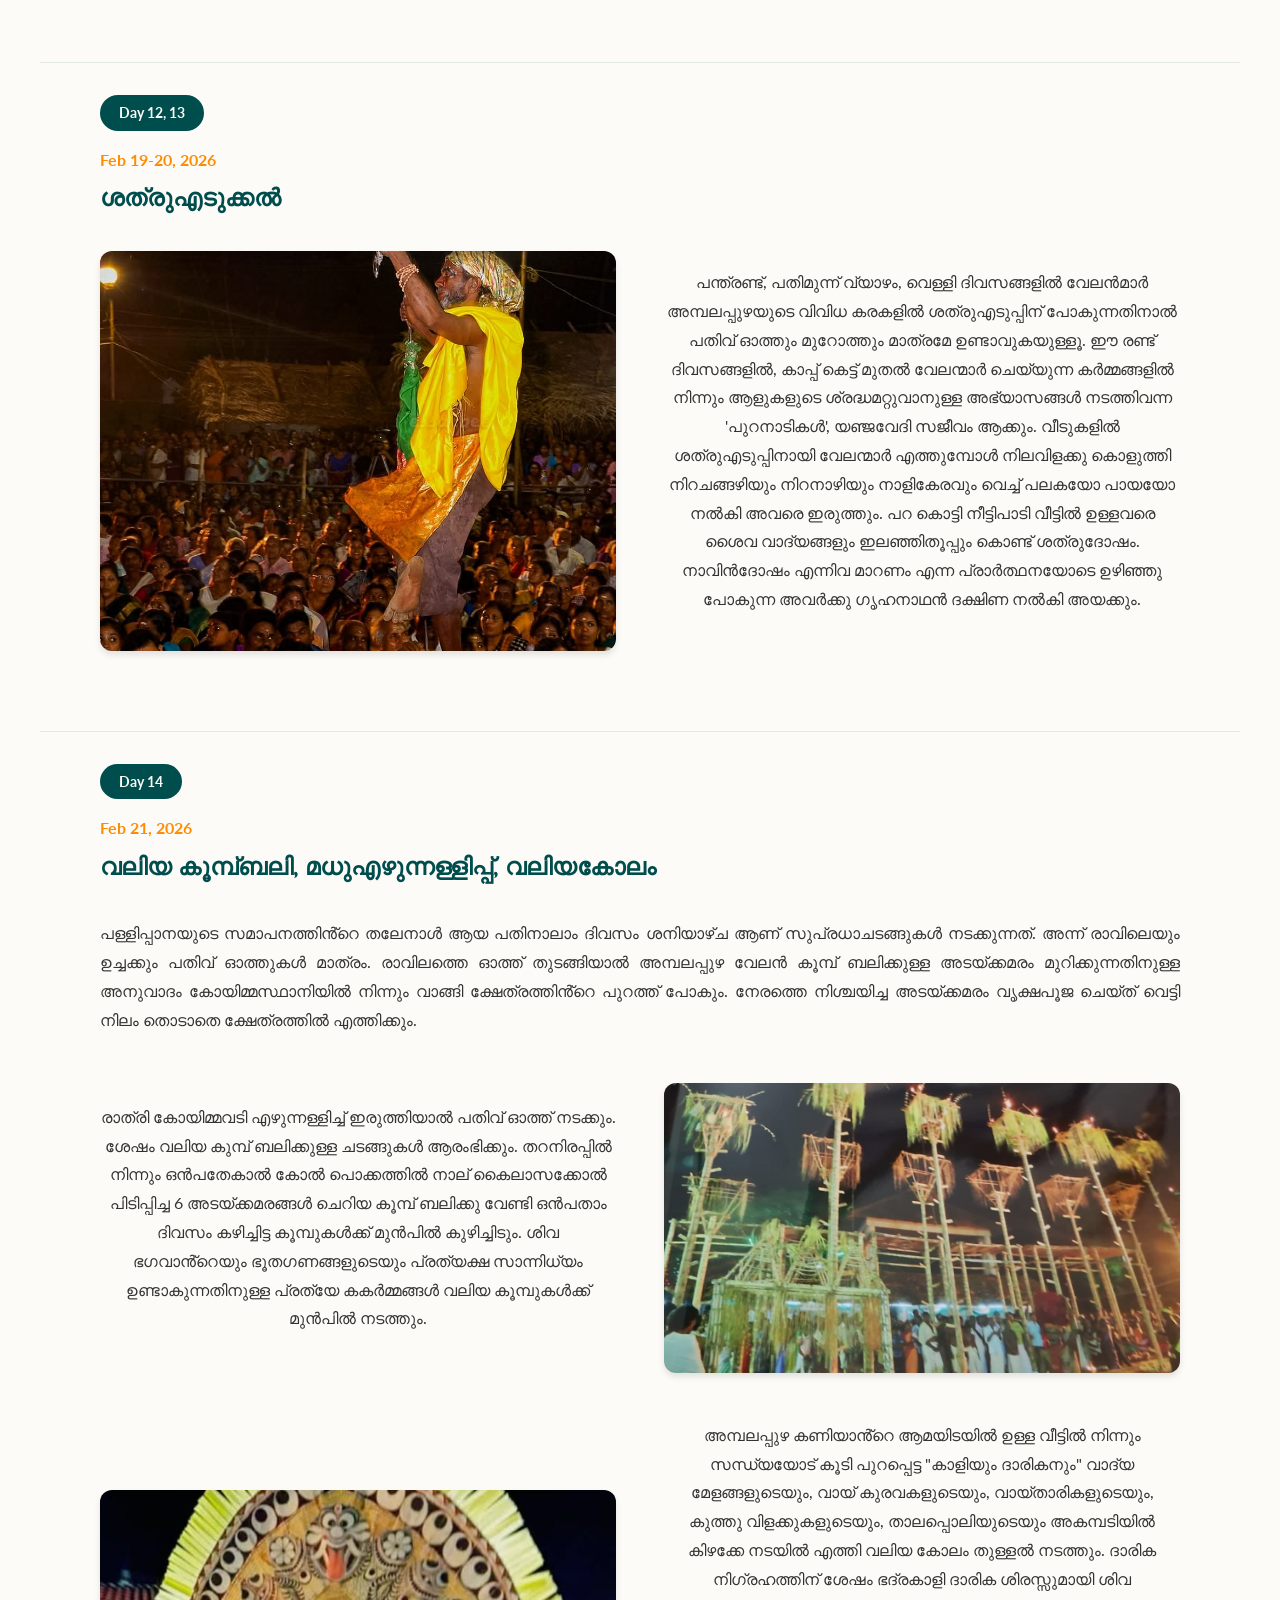
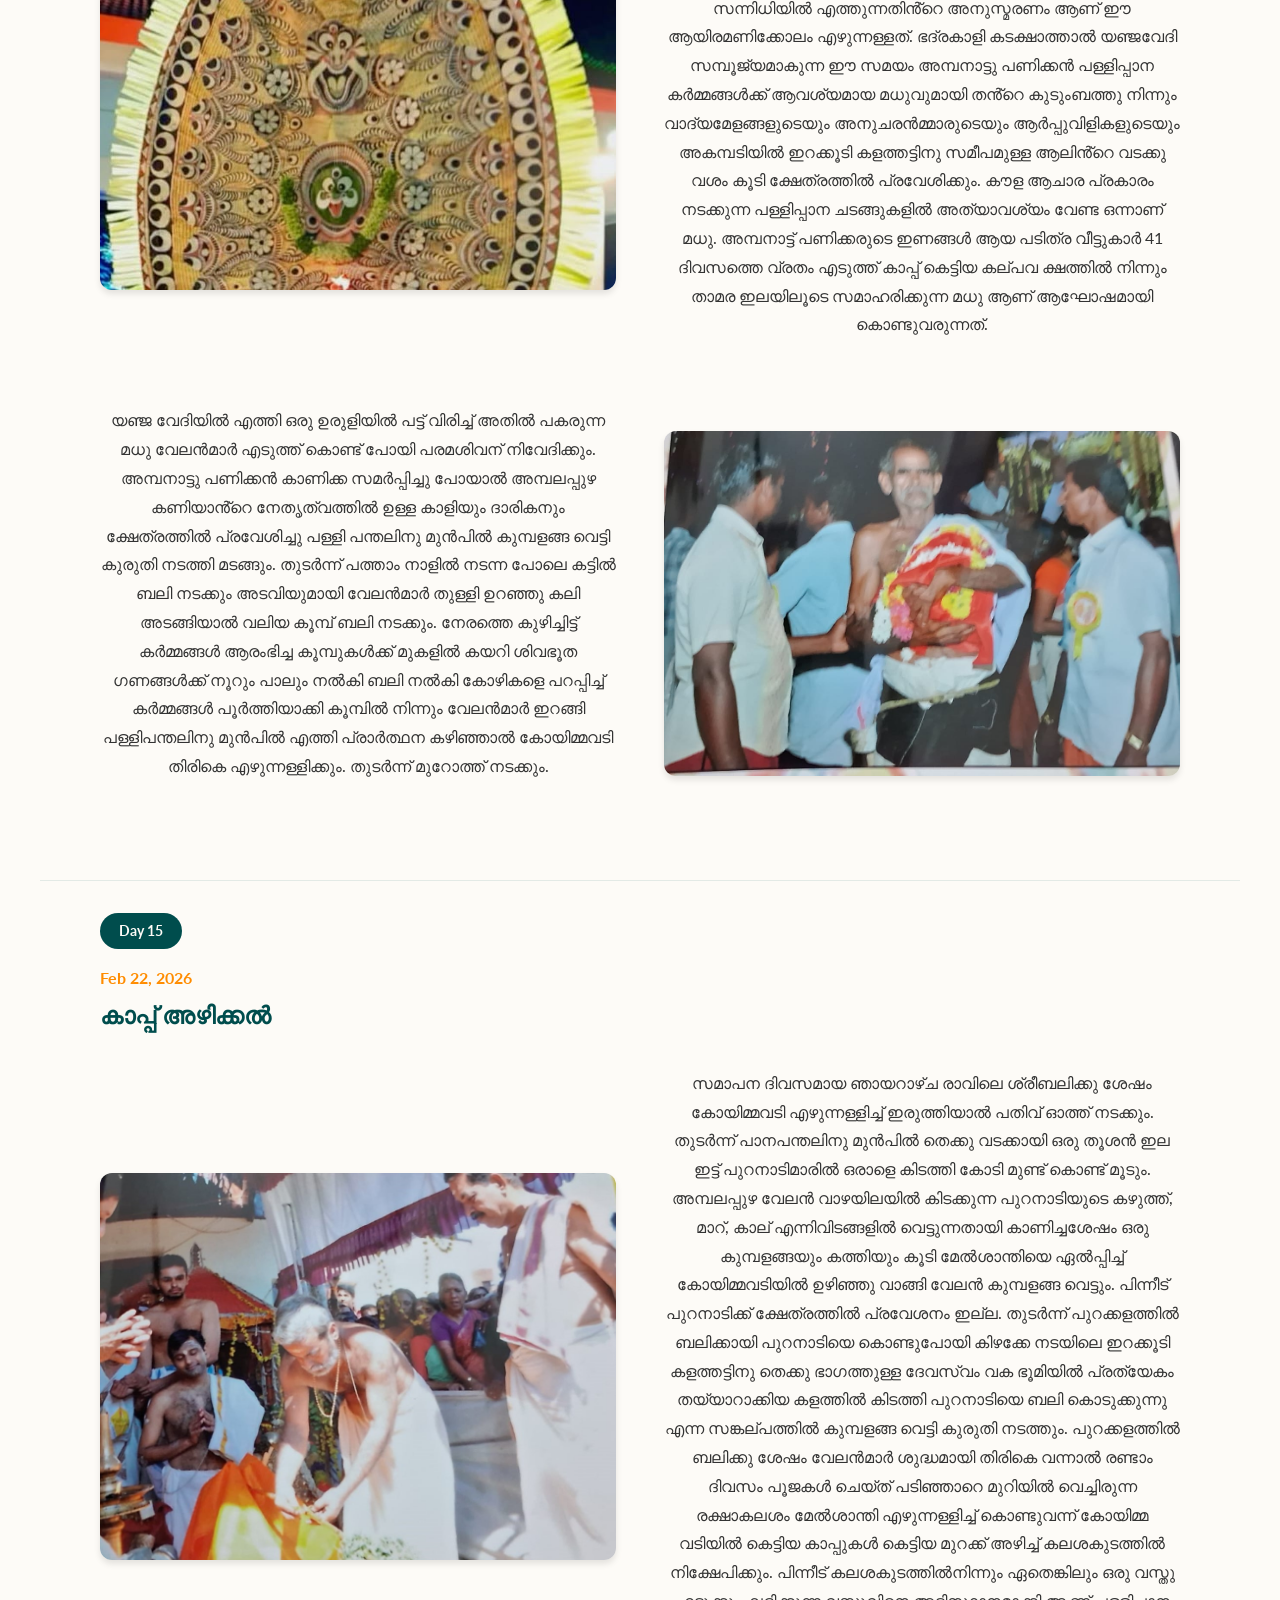
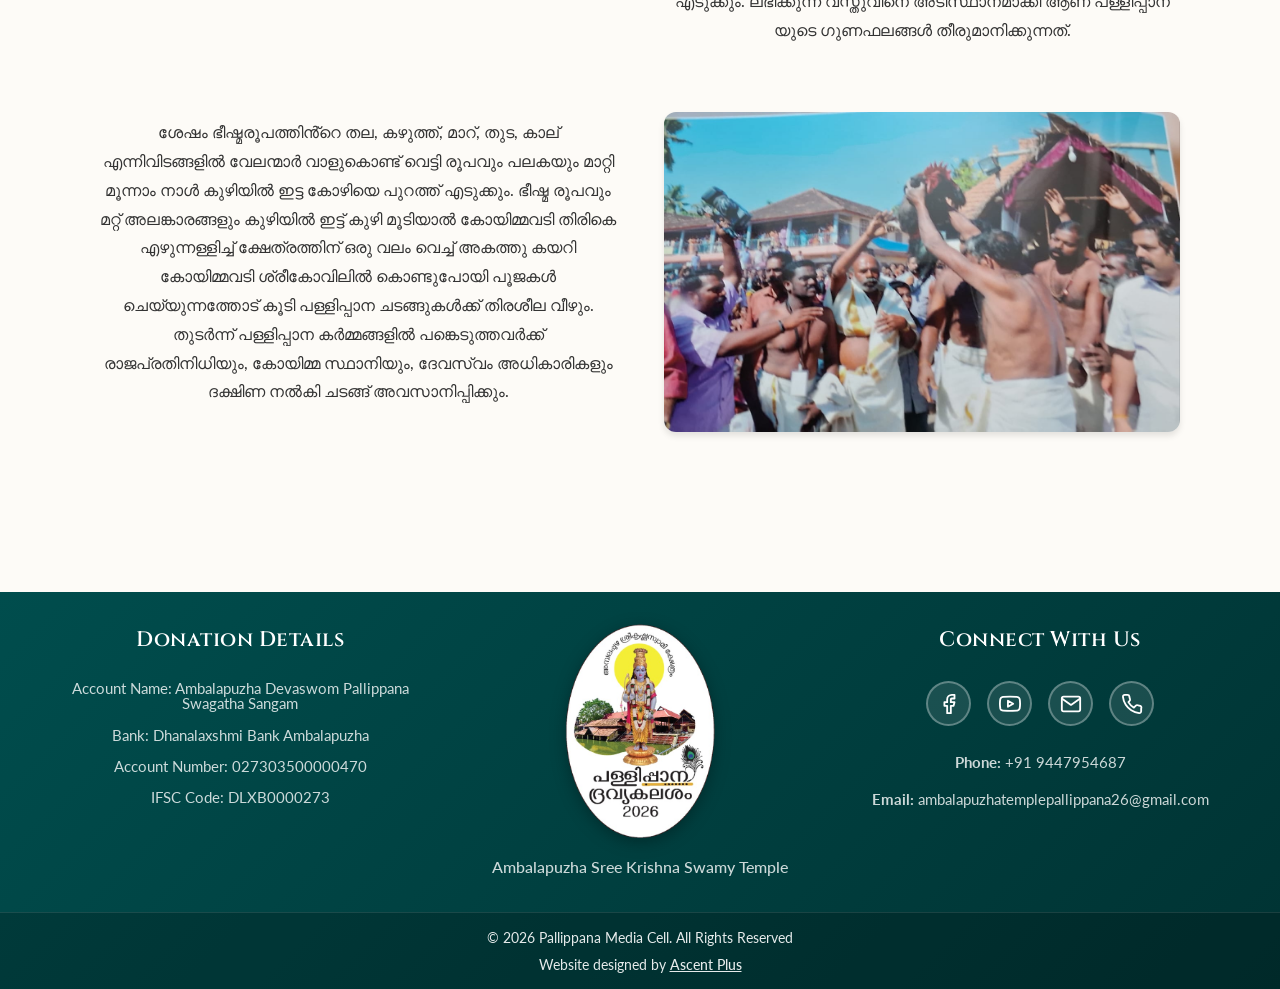
==== commit a99b2a77: "Add files via upload" ====
--- a/day-wise.html
+++ b/day-wise.html
@@ -2,9 +2,32 @@
 <html lang="en">
 
 <head>
+    <!-- Google tag (gtag.js) -->
+    <script async src="https://www.googletagmanager.com/gtag/js?id=G-6765D3GBZY"></script>
+    <script>
+        window.dataLayer = window.dataLayer || [];
+        function gtag() { dataLayer.push(arguments); }
+        gtag('js', new Date());
+
+        gtag('config', 'G-6765D3GBZY');
+    </script>
     <meta charset="UTF-8">
     <meta name="viewport" content="width=device-width, initial-scale=1.0">
     <title>Day-Wise Programs | Pallippana 2026</title>
+
+    <!-- Preconnect to external domains -->
+    <link rel="preconnect" href="https://lh3.googleusercontent.com">
+    <link rel="preconnect" href="https://fonts.googleapis.com">
+    <link rel="preconnect" href="https://fonts.gstatic.com" crossorigin>
+
+    <!-- Preload Critical Assets -->
+    <link rel="preload" as="image" href="images/logo.png">
+
+    <!-- Fonts -->
+    <link
+        href="https://fonts.googleapis.com/css2?family=Cinzel:wght@400;600;700&family=Lato:wght@300;400;700&display=swap"
+        rel="stylesheet">
+
     <link rel="stylesheet" href="css/style.css">
     <link rel="icon" href="images/logo.png" type="image/x-icon">
 </head>
@@ -14,7 +37,7 @@
     <!-- Minimal Navbar -->
     <nav class="navbar static-nav">
         <a href="index.html" class="logo">
-            <img src="images/logo.png" alt="Pallippana Logo">
+            <img src="images/logo.png" alt="Pallippana Logo" width="55" height="55">
             <div class="logo-text">
                 <span class="logo-main">Pallippana</span>
                 <span class="logo-sub">Dravyakalasam</span>
@@ -40,7 +63,7 @@
             <!-- Paragraph 1 with Image (Image on left) -->
             <div class="content-row">
                 <div class="content-image">
-                    <img src="images/dw_1.jpeg" alt="Kaappu Kettu">
+                    <img src="images/dw_1.jpeg" alt="Kaappu Kettu" width="600" height="400" loading="lazy">
                 </div>
                 <div class="content-text">
                     <p>ഞായറാഴ്ച പ്രഭാത ശ്രീബലിക്കു ശേഷം നടക്കുന്ന "കാപ്പ് കെട്ട്" ചടങ്ങോടെയാണ് പള്ളിപ്പാന
@@ -77,7 +100,7 @@
                     </p>
                 </div>
                 <div class="content-image">
-                    <img src="images/dw_1.1.jpeg" alt="Kaappu Kettu">
+                    <img src="images/dw_1.1.jpeg" alt="Kaappu Kettu" width="600" height="400" loading="lazy">
                 </div>
             </div>
         </section>
@@ -91,7 +114,7 @@
             <!-- Paragraph 1 with Image (Image on left) -->
             <div class="content-row">
                 <div class="content-image">
-                    <img src="images/day_2.jpg" alt="രക്ഷാകലശ പൂജ">
+                    <img src="images/day_2.jpg" alt="രക്ഷാകലശ പൂജ" width="600" height="400" loading="lazy">
                 </div>
                 <div class="content-text">
                     <p>പള്ളിപ്പനയുടെ രണ്ടാം ദിവസമായ തിങ്കളാഴ്ച്ച രാവിലെയും (9 മണി മുതൽ 12 മണി വരെ) ഉച്ചക്കും (2 മണി
@@ -129,7 +152,7 @@
                     </p>
                 </div>
                 <div class="content-image">
-                    <img src="images/day_3.jpeg" alt="ഭീഷ്മ ശരശയനം">
+                    <img src="images/day_3.jpeg" alt="ഭീഷ്മ ശരശയനം" width="600" height="400" loading="lazy">
                 </div>
             </div>
 
@@ -144,7 +167,7 @@
             <!-- Paragraph 1 with Image (Image on left) -->
             <div class="content-row">
                 <div class="content-image">
-                    <img src="images/day_4.jpeg" alt="തട്ടുബലി">
+                    <img src="images/day_4.jpeg" alt="തട്ടുബലി" width="600" height="400" loading="lazy">
                 </div>
                 <div class="content-text">
                     <p>നാലാം ദിവസം ബുധനാഴ്ച രാവിലെയും ഉച്ചക്കും മുൻ ദിവസങ്ങളിലേതുപോലെ ചടങ്ങുകൾ നടക്കും. രാത്രി
@@ -176,7 +199,7 @@
                     <p>അഞ്ചാം ദിവസം വ്യാഴാഴ്ച രാവിലെയും ഉച്ചക്കും പതിവ് ഓത്തുകൾ മാത്രം രാത്രി കോയിമ്മവടി
                         പള്ളിപ്പന്തലിലേക്ക് എഴുന്നള്ളിച്ചാൽ പതിവ് ഓത്ത് നടക്കും. ഓത്ത് കഴിഞ്ഞാൽ 'അന്തിപ്പേ കാവൽ ഏറൽ'
                         എന്ന ചടങ്ങ് നടക്കും. വരാൻ പോകുന്ന ദിവസങ്ങളിലെ ചടങ്ങുകളിൽ അത്ഭുത കൃത്യങ്ങൾ കാട്ടുന്നതിനു
-                        വേലന്മാർക്ക് ശക്തി ലഭിക്കുവാൻ അവരുടെ മൺമറഞ്ഞ പിതമഹാന്മരെ ക്ഷേത്രത്തിൻ്റെ പുറത്ത് നിന്ന്
+                        വേലൻമാർക്ക് ശക്തി ലഭിക്കുവാൻ അവരുടെ മൺമറഞ്ഞ പിതമഹാന്മരെ ക്ഷേത്രത്തിൻ്റെ പുറത്ത് നിന്ന്
                         ക്ഷണിച്ചുകൊണ്ട് വരുന്ന ചടങ്ങാണ് ഇത്. ഇതിനായി അമ്പലപ്പുഴ ഗണകൻ പച്ചപ്പാളയിൽ എഴുതി കൊടുക്കുന്ന
                         ചെറിയ കോലങ്ങൾ വേലൻമാർ തന്നെ മുഖത്ത് വെച്ചുകെട്ടി കിഴക്കേ നടയിൽ ഉള്ള പള്ളിവേട്ട ആലിൻസമീപത്ത്
                         നിന്ന് പിതാമഹൻമാരെ ആനയിച്ചു കൊണ്ടുവരും. വേലന്മാരുടെ ശരീരങ്ങളിൽ സ്ഥാനം പിടിക്കുന്ന പിതാ
@@ -187,7 +210,7 @@
                     </p>
                 </div>
                 <div class="content-image">
-                    <img src="images/day_5.jpeg" alt="അന്തിപ്പേ കാവൽ ഏറൽ">
+                    <img src="images/day_5.jpeg" alt="അന്തിപ്പേ കാവൽ ഏറൽ" width="600" height="400" loading="lazy">
                 </div>
             </div>
 
@@ -202,7 +225,7 @@
             <!-- Paragraph 1 with Image (Image on left) -->
             <div class="content-row">
                 <div class="content-image">
-                    <img src="images/dw_6.jpeg" alt="പാനപിടുത്തം">
+                    <img src="images/dw_6.jpeg" alt="പാനപിടുത്തം" width="600" height="400" loading="lazy">
                 </div>
                 <div class="content-text">
                     <p>ആറാം ദിവസമായ വെള്ളിയാഴ്ച രാവിലെ കോയിമ്മവടി ഏഴുന്നള്ളിച്ചു പതിവ് ഓത്തുകൾ കഴിഞ്ഞാൽ തിരികെ
@@ -234,7 +257,7 @@
                     </p>
                 </div>
                 <div class="content-image">
-                    <img src="images/dw_6.1.jpeg" alt="പാനപിടുത്തം">
+                    <img src="images/dw_6.1.jpeg" alt="പാനപിടുത്തം" width="600" height="400" loading="lazy">
                 </div>
             </div>
 
@@ -249,7 +272,8 @@
             <!-- Paragraph 1 with Image (Image on left) -->
             <div class="content-row">
                 <div class="content-image">
-                    <img src="images/day_7.jpeg" alt="കാളികൂടം തുള്ളൽ, കാലൻപുറപ്പാട്">
+                    <img src="images/day_7.jpeg" alt="കാളികൂടം തുള്ളൽ, കാലൻപുറപ്പാട്" width="600" height="400"
+                        loading="lazy">
                 </div>
                 <div class="content-text">
                     <p>ഏഴാം ദിവസം ശനിയാഴ്ച രാവിലെ പതിവ് ഓത്ത് മാത്രം. ഉച്ചക്ക് ഏഴുന്നള്ളിച്ചു ഇരുത്തിയാൽ തലേ നാളിലെ പോലെ
@@ -293,7 +317,7 @@
                     </p>
                 </div>
                 <div class="content-image">
-                    <img src="images/day_8.jpeg" alt="ശാസ്താം പുറപ്പാട്">
+                    <img src="images/day_8.jpeg" alt="ശാസ്താം പുറപ്പാട്" width="600" height="400" loading="lazy">
                 </div>
             </div>
 
@@ -308,7 +332,8 @@
             <!-- Paragraph 1 with Image (Image on left) -->
             <div class="content-row">
                 <div class="content-image">
-                    <img src="images/day_9.jpeg" alt="ചെറിയ കൂമ്പ് ബലി, ആഴിപ്പേ">
+                    <img src="images/day_9.jpeg" alt="ചെറിയ കൂമ്പ് ബലി, ആഴിപ്പേ" width="600" height="400"
+                        loading="lazy">
                 </div>
                 <div class="content-text">
                     <p>ഒൻപതാം ദിവസം രാവിലെയും ഉച്ചക്കും പതിവ് ഓത്തുകൾ മാത്രം. രാത്രി കോയിമ്മവടി
@@ -339,7 +364,7 @@
                     </p>
                 </div>
                 <div class="content-image">
-                    <img src="images/dw_9.jpeg" alt="ചെറിയ കൂമ്പ് ബലി, ആഴിപ്പേ">
+                    <img src="images/dw_9.jpeg" alt="ചെറിയ കൂമ്പ് ബലി, ആഴിപ്പേ" width="600" height="400" loading="lazy">
                 </div>
             </div>
 
@@ -354,7 +379,7 @@
             <!-- Paragraph 1 with Image (Image on left) -->
             <div class="content-row">
                 <div class="content-image">
-                    <img src="images/dw_10.jpeg" alt="ദിക്കുബലി, അടവി">
+                    <img src="images/dw_10.jpeg" alt="ദിക്കുബലി, അടവി" width="600" height="400" loading="lazy">
                 </div>
                 <div class="content-text">
                     <p>പത്താം നാളായ ചൊവ്വാഴ്ച രാവിലെയും ഉച്ചക്കും പതിവ് ഓത്തുകൾ മാത്രം. രാത്രിയിൽ കോയിമ്മവടി
@@ -391,7 +416,7 @@
                     </p>
                 </div>
                 <div class="content-image">
-                    <img src="images/dw_11.jpg" alt="കരകളിൽ ശത്രുഎടുപ്പ്">
+                    <img src="images/dw_11.jpg" alt="കരകളിൽ ശത്രുഎടുപ്പ്" width="600" height="400" loading="lazy">
                 </div>
             </div>
 
@@ -406,7 +431,7 @@
             <!-- Paragraph 1 with Image (Image on left) -->
             <div class="content-row">
                 <div class="content-image">
-                    <img src="images/dw_12.jpeg" alt="ശത്രുഎടുക്കൽ">
+                    <img src="images/dw_12.jpeg" alt="ശത്രുഎടുക്കൽ" width="600" height="400" loading="lazy">
                 </div>
                 <div class="content-text">
                     <p>പന്ത്രണ്ട്, പതിമുന്ന് വ്യാഴം, വെള്ളി ദിവസങ്ങളിൽ വേലൻമാർ അമ്പലപ്പുഴയുടെ വിവിധ കരകളിൽ
@@ -423,31 +448,6 @@
 
         </section>
 
-        <!-- Day 13
-        <section id="day-13" class="day-section">
-            <div class="day-container">
-                <div class="day-text">
-                    <span class="day-badge">Day 13</span>
-                    <span class="day-date">Feb 20, 2026</span>
-                    <h2>ശത്രുഎടുക്കൽ</h2>
-                    <div class="day-desc">
-                        <p>പന്ത്രണ്ട്, പതിമുന്ന് വ്യാഴം. വെള്ളി ദിവസങ്ങളിൽ വേലൻമാർ അമ്പലപ്പുഴയുടെ വിവിധ കരകളിൽ
-                            ശത്രുഎടുപ്പിന് പോകുന്നതിനാൽ പതിവ് ഓത്തും മുറോത്തും മാത്രമേ ഉണ്ടാവുകയുള്ളൂ. ഈ രണ്ട്
-                            ദിവസങ്ങളിൽ, കാപ്പ് കെട്ട് മുതൽ വേലന്മാർ ചെയ്യുന്ന കർമ്മങ്ങളിൽ നിന്നും ആളുകളുടെ
-                            ശ്രദ്ധമറ്റുവാനുള്ള അഭ്യാസങ്ങൾ നടത്തിവന്ന 'പുറനാടികൾ', യഞ്ജവേദി സജീവം ആക്കും. വീടുകളിൽ
-                            ശത്രുഎടുപ്പിനായി വേലന്മാർ എത്തുമ്പോൾ നിലവിളക്കു കൊളുത്തി നിറചങ്ങഴിയും നിറനാഴിയും നാളികേരവും
-                            വെച്ച് പലകയോ പായയോ നൽകി അവരെ ഇരുത്തും. പറ കൊട്ടി നീട്ടിപാടി വീട്ടിൽ ഉള്ളവരെ ശൈവ വാദ്യങ്ങളും
-                            ഇലഞ്ഞിതൂപ്പും കൊണ്ട് ശത്രുദോഷം. നാവിൻദോഷം എന്നിവ മാറണം എന്ന പ്രാർത്ഥനയോടെ ഉഴിഞ്ഞു പോകുന്ന
-                            അവർക്കു ഗൃഹനാഥൻ ദക്ഷിണ നൽകി അയക്കും.
-                        </p>
-                    </div>
-                </div>
-                <div class="day-image">
-                    <img src="images/logo.png" alt="Shathru Edukkal">
-                </div>
-            </div>
-        </section> -->
-
         <!-- Day 14 -->
         <section id="day-14" class="day-section">
             <span class="day-badge">Day 14</span>
@@ -475,14 +475,16 @@
                     </p>
                 </div>
                 <div class="content-image">
-                    <img src="images/day_14.jpeg" alt="വലിയ കൂമ്പ്ബലി, മധുഎഴുന്നള്ളിപ്പ്, വലിയകോലം">
+                    <img src="images/day_14.jpeg" alt="വലിയ കൂമ്പ്ബലി, മധുഎഴുന്നള്ളിപ്പ്, വലിയകോലം" width="600"
+                        height="400" loading="lazy">
                 </div>
             </div>
 
             <!-- Paragraph 3 with Image (Image on left) -->
             <div class="content-row">
                 <div class="content-image">
-                    <img src="images/dw_14.jpeg" alt="വലിയ കൂമ്പ്ബലി, മധുഎഴുന്നള്ളിപ്പ്, വലിയകോലം">
+                    <img src="images/dw_14.jpeg" alt="വലിയ കൂമ്പ്ബലി, മധുഎഴുന്നള്ളിപ്പ്, വലിയകോലം" width="600"
+                        height="400" loading="lazy">
                 </div>
                 <div class="content-text">
                     <p>അമ്പലപ്പുഴ കണിയാൻ്റെ ആമയിടയിൽ ഉള്ള വീട്ടിൽ നിന്നും സന്ധ്യയോട് കൂടി പുറപ്പെട്ട "കാളിയും
@@ -514,7 +516,8 @@
                     </p>
                 </div>
                 <div class="content-image">
-                    <img src="images/dw_14.1.jpeg" alt="വലിയ കൂമ്പ്ബലി, മധുഎഴുന്നള്ളിപ്പ്, വലിയകോലം">
+                    <img src="images/dw_14.1.jpeg" alt="വലിയ കൂമ്പ്ബലി, മധുഎഴുന്നള്ളിപ്പ്, വലിയകോലം" width="600"
+                        height="400" loading="lazy">
                 </div>
             </div>
 
@@ -529,7 +532,7 @@
             <!-- Paragraph 1 with Image (Image on left) -->
             <div class="content-row">
                 <div class="content-image">
-                    <img src="images/day_15.jpeg" alt="കാപ്പ് അഴിക്കൽ">
+                    <img src="images/day_15.jpeg" alt="കാപ്പ് അഴിക്കൽ" width="600" height="400" loading="lazy">
                 </div>
                 <div class="content-text">
                     <p>സമാപന ദിവസമായ ഞായറാഴ്ച രാവിലെ ശ്രീബലിക്കു ശേഷം കോയിമ്മവടി എഴുന്നള്ളിച്ച് ഇരുത്തിയാൽ പതിവ്
@@ -561,7 +564,7 @@
                     </p>
                 </div>
                 <div class="content-image">
-                    <img src="images/dw_15.jpeg" alt="കാപ്പ് അഴിക്കൽ">
+                    <img src="images/dw_15.jpeg" alt="കാപ്പ് അഴിക്കൽ" width="600" height="400" loading="lazy">
                 </div>
             </div>
 
@@ -584,14 +587,15 @@
 
             <!-- Column 2: Logo -->
             <div class="footer-column footer-logo-column">
-                <img src="images/logo.png" alt="Pallippana Logo" class="footer-logo">
+                <img src="images/logo.png" alt="Pallippana Logo" class="footer-logo" width="100" height="100"
+                    loading="lazy">
                 <p class="footer-temple-name">Ambalapuzha Sree Krishna Swamy Temple</p>
             </div>
 
             <!-- Column 3: Social Links -->
             <div class="footer-column">
                 <h3>Connect With Us</h3>
-                <div class="footer-social">                    
+                <div class="footer-social">
                     <a href="https://www.facebook.com/profile.php?id=61585844397076" target="_blank" class="social-icon"
                         title="Facebook">
                         <svg viewBox="0 0 24 24" fill="none" stroke="currentColor" stroke-width="2"
@@ -599,7 +603,8 @@
                             <path d="M18 2h-3a5 5 0 0 0-5 5v3H7v4h3v8h4v-8h3l1-4h-4V7a1 1 0 0 1 1-1h3z" />
                         </svg>
                     </a>
-                    <a href="https://youtube.com/@ambalapuzhakshethram?si=lZ2lLhLiqiSkevQq" target="_blank" class="social-icon" title="YouTube">
+                    <a href="https://youtube.com/@ambalapuzhakshethram?si=lZ2lLhLiqiSkevQq" target="_blank"
+                        class="social-icon" title="YouTube">
                         <svg viewBox="0 0 24 24" fill="none" stroke="currentColor" stroke-width="2"
                             stroke-linecap="round" stroke-linejoin="round">
                             <path
@@ -637,7 +642,7 @@
         </div>
     </footer>
 
-    <script src="js/script.js"></script>
+    <script src="js/script.js" defer></script>
 </body>
 
 </html>
--- a/css/style.css
+++ b/css/style.css
@@ -1,5 +1,4 @@
-/* Google Fonts */
-@import url('https://fonts.googleapis.com/css2?family=Cinzel:wght@400;600;700&family=Lato:wght@300;400;700&display=swap');
+/* Google Fonts - Loaded via HTML for better performance */
 
 :root {
     --primary-teal: #004d4d;
@@ -27,12 +26,20 @@
     box-sizing: border-box;
 }
 
+html,
+body {
+    width: 100%;
+    margin: 0;
+    padding: 0;
+    overflow-x: hidden;
+    position: relative;
+}
+
 body {
     font-family: var(--font-body);
     background-color: var(--content-white);
     color: var(--text-dark);
     line-height: 1.6;
-    overflow-x: hidden;
     -webkit-user-select: none;
     /* Safari */
     -ms-user-select: none;
@@ -1183,11 +1190,15 @@
     }
 
     .navbar {
-        padding: 1rem 5%;
+        padding: 1rem 1rem;
     }
 
     .navbar.scrolled {
-        padding: 1rem 5%;
+        padding: 1rem 1rem;
+    }
+
+    section {
+        padding: 2rem 1rem;
     }
 
     .logo img {
@@ -1536,8 +1547,10 @@
 
 .donation-table td:nth-child(2),
 .donation-table td:nth-child(3),
+.donation-table td:nth-child(4),
 .donation-table th:nth-child(2),
-.donation-table th:nth-child(3) {
+.donation-table th:nth-child(3),
+.donation-table th:nth-child(4) {
     text-align: center;
     width: 100px;
 }
@@ -1580,9 +1593,17 @@
 
     .donation-table td:nth-child(2),
     .donation-table td:nth-child(3),
+    .donation-table td:nth-child(4),
     .donation-table th:nth-child(2),
-    .donation-table th:nth-child(3) {
-        width: 70px;
+    .donation-table th:nth-child(3),
+    .donation-table th:nth-child(4) {
+        width: 55px;
+        padding: 0.45rem 0.2rem;
+    }
+
+    .donation-table td {
+        word-break: break-word;
+        hyphens: auto;
     }
 }
 
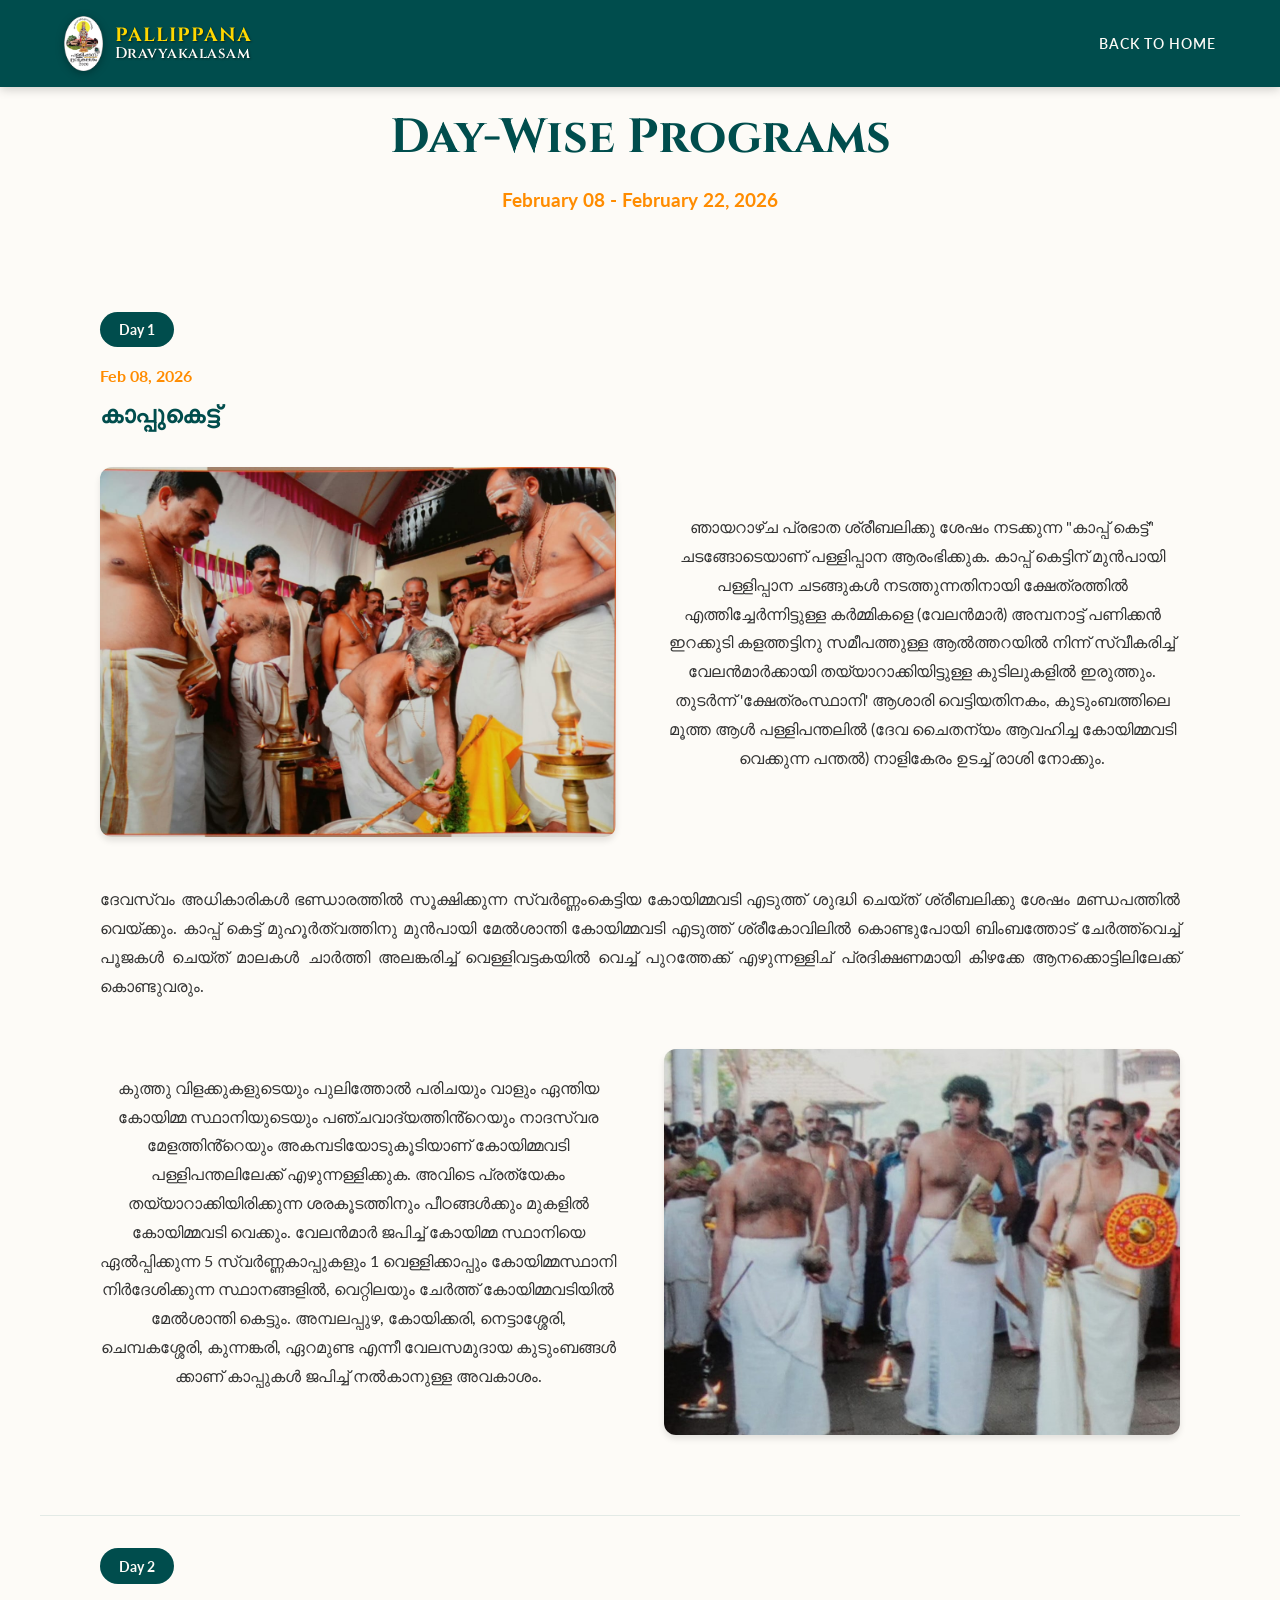
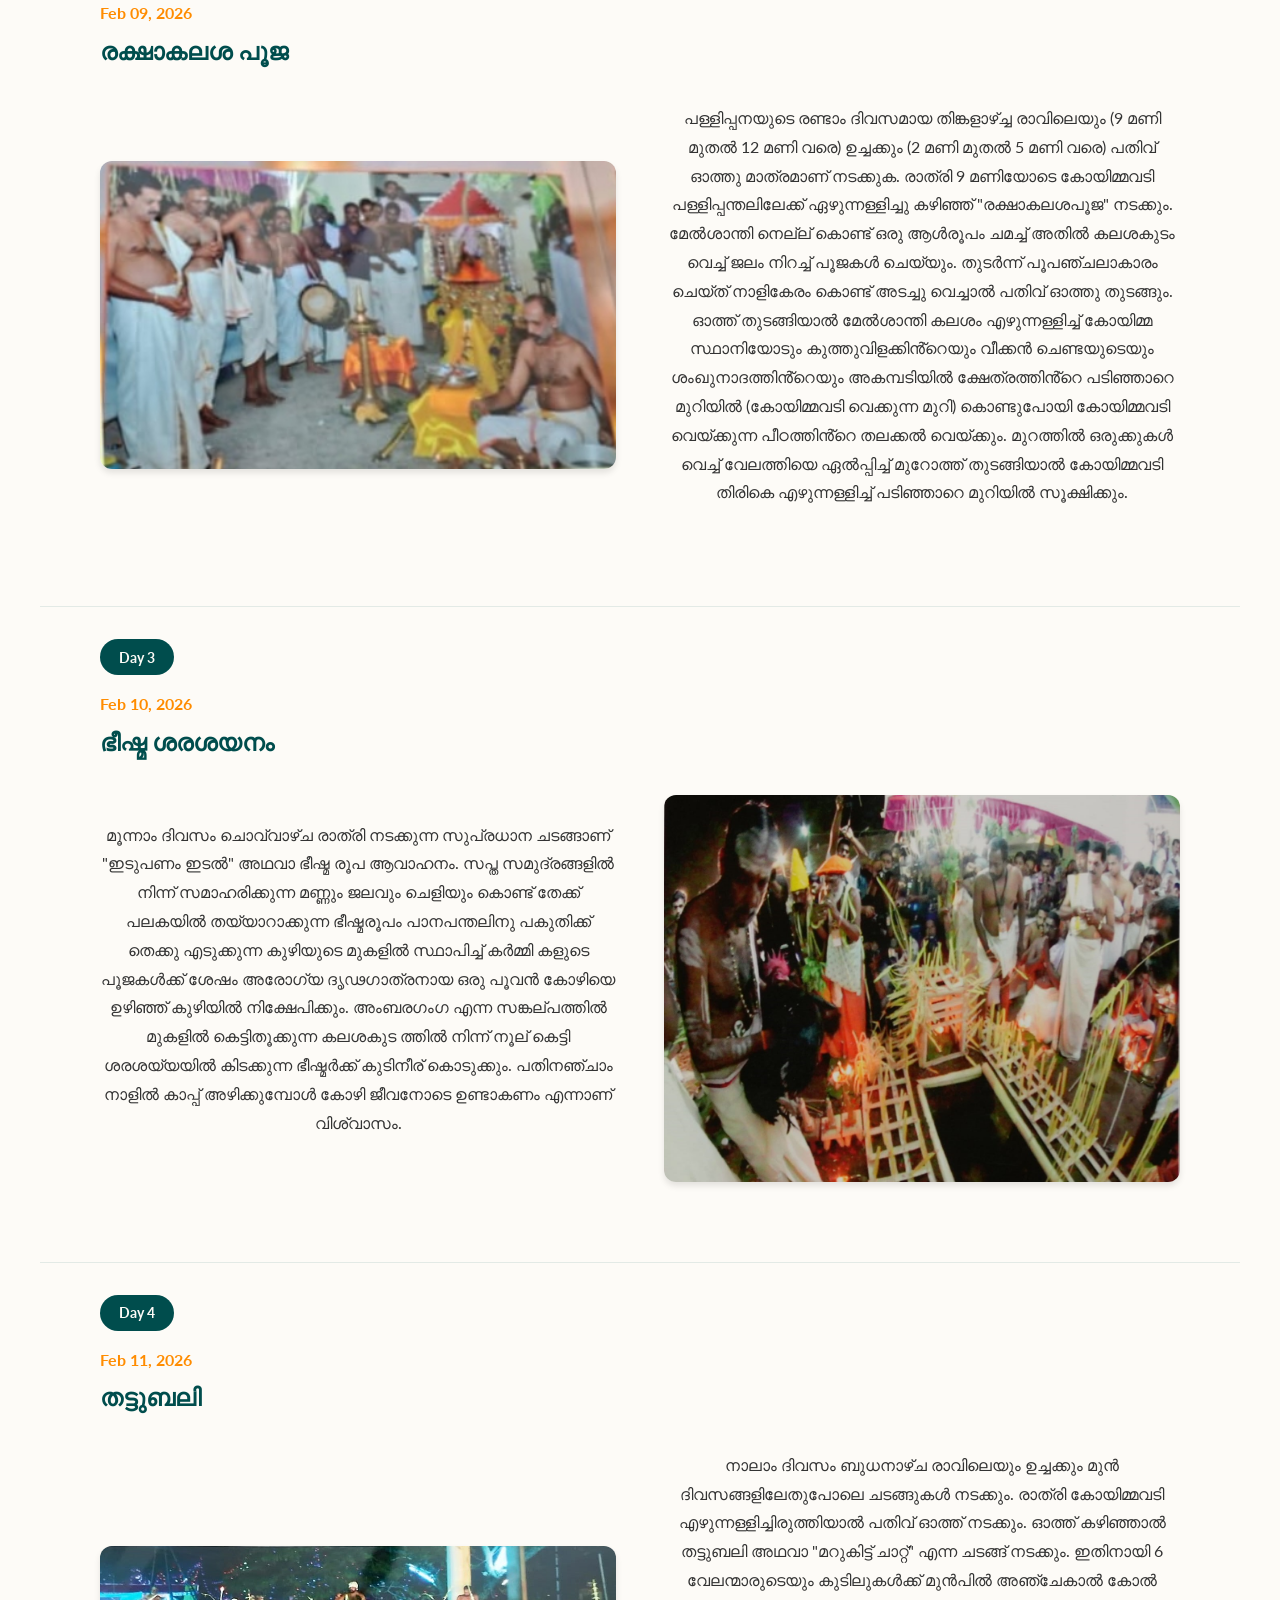
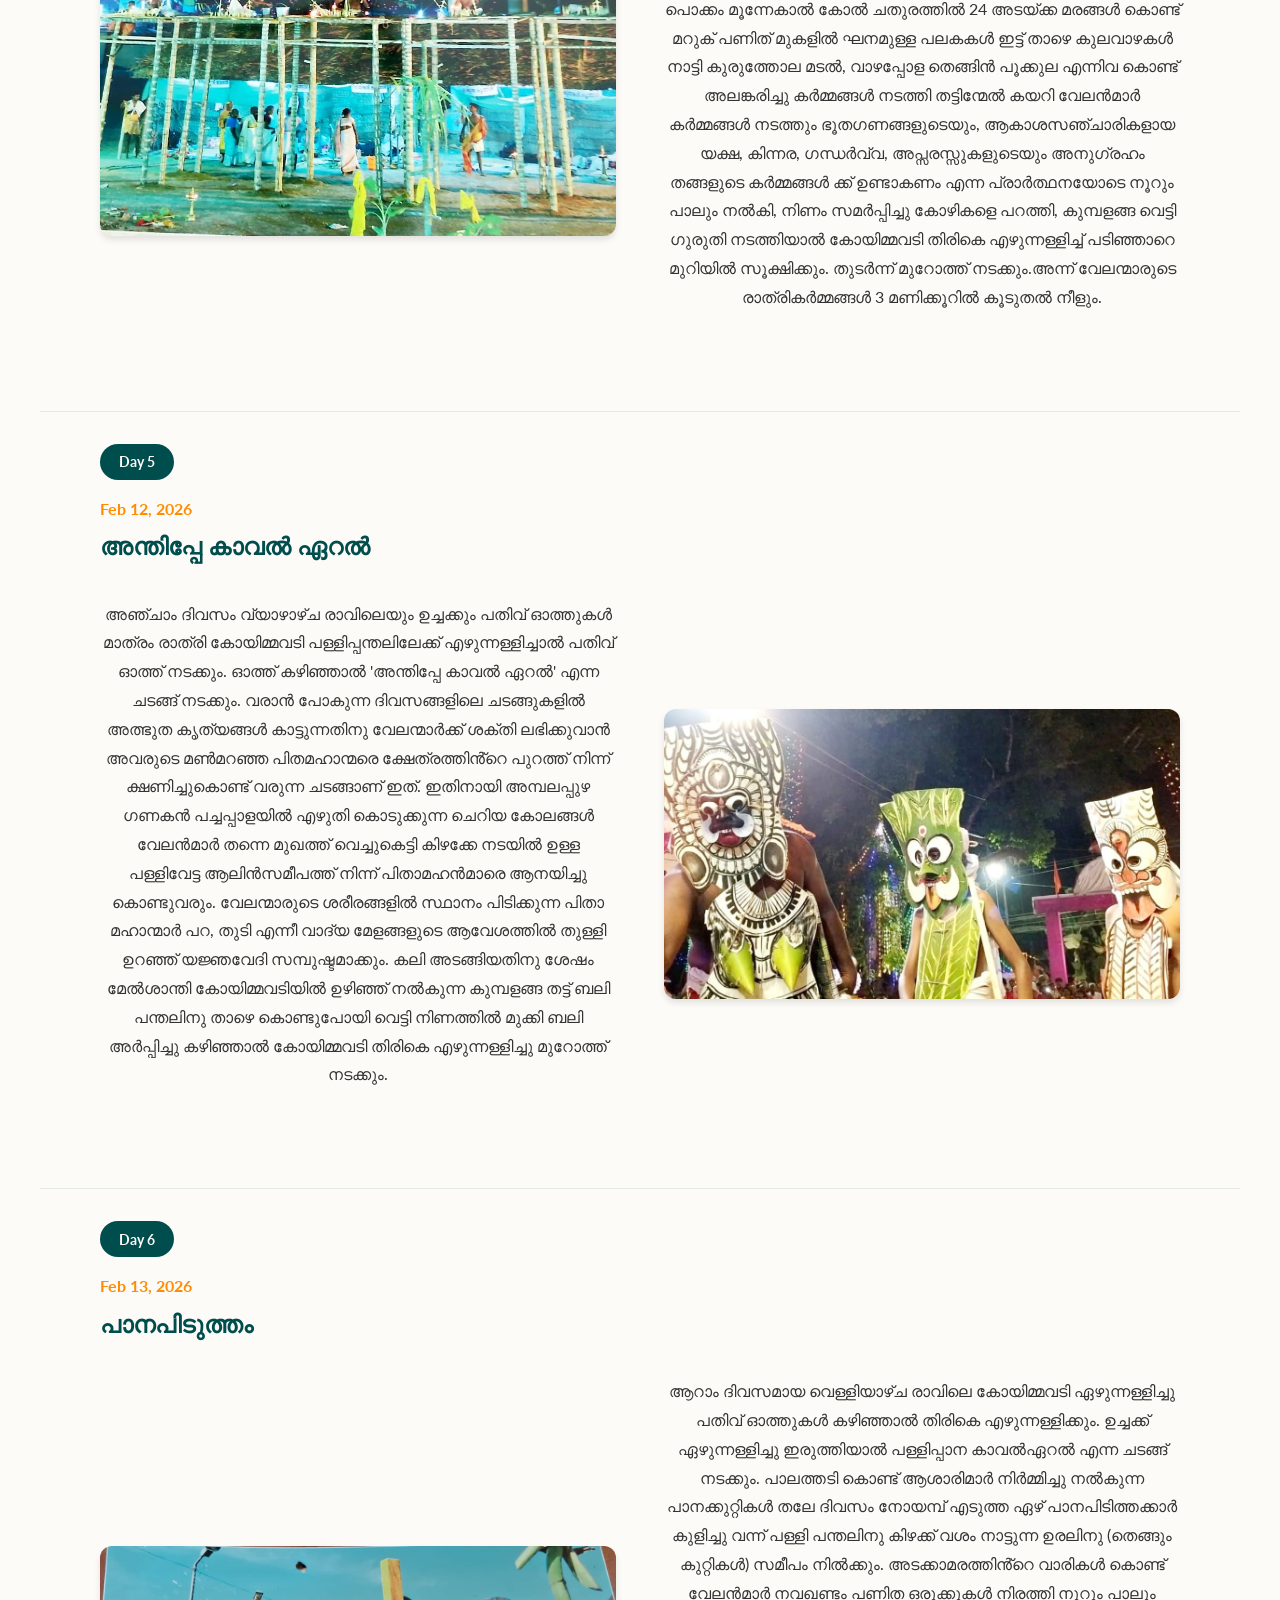
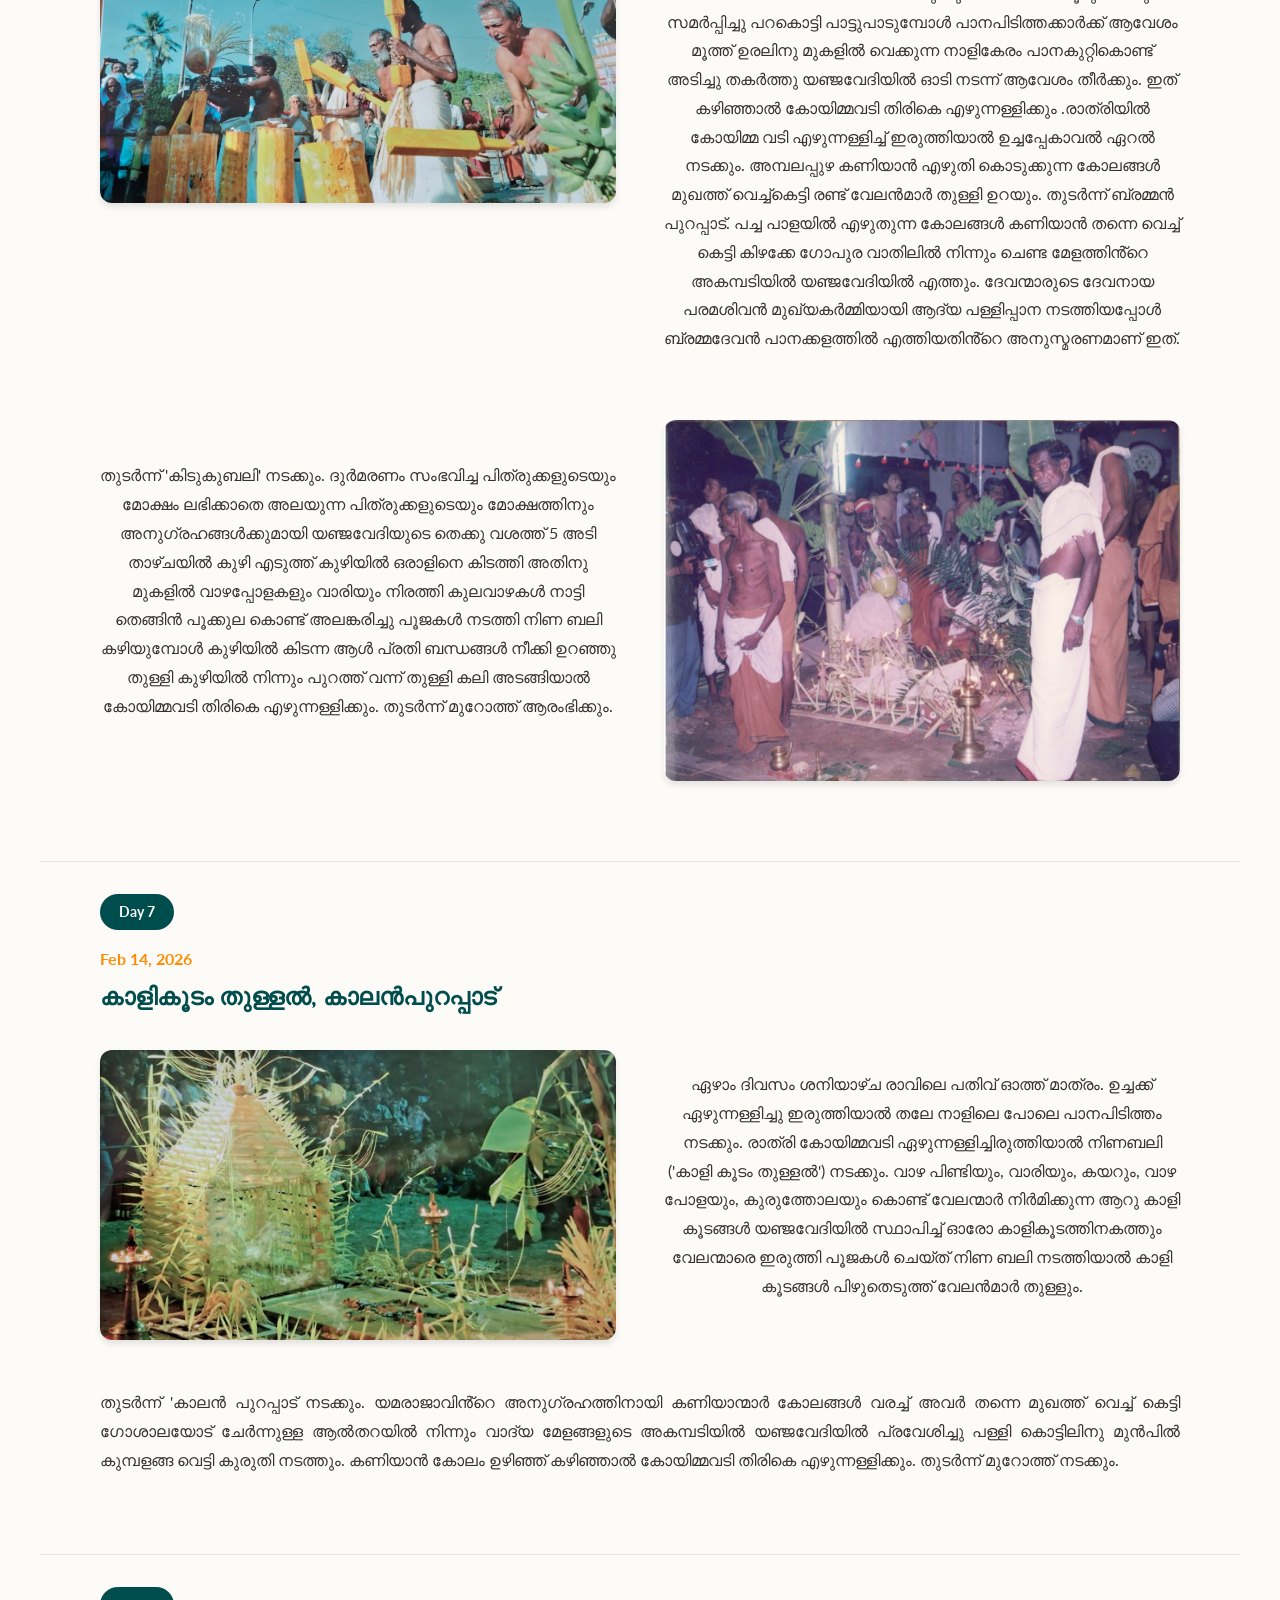
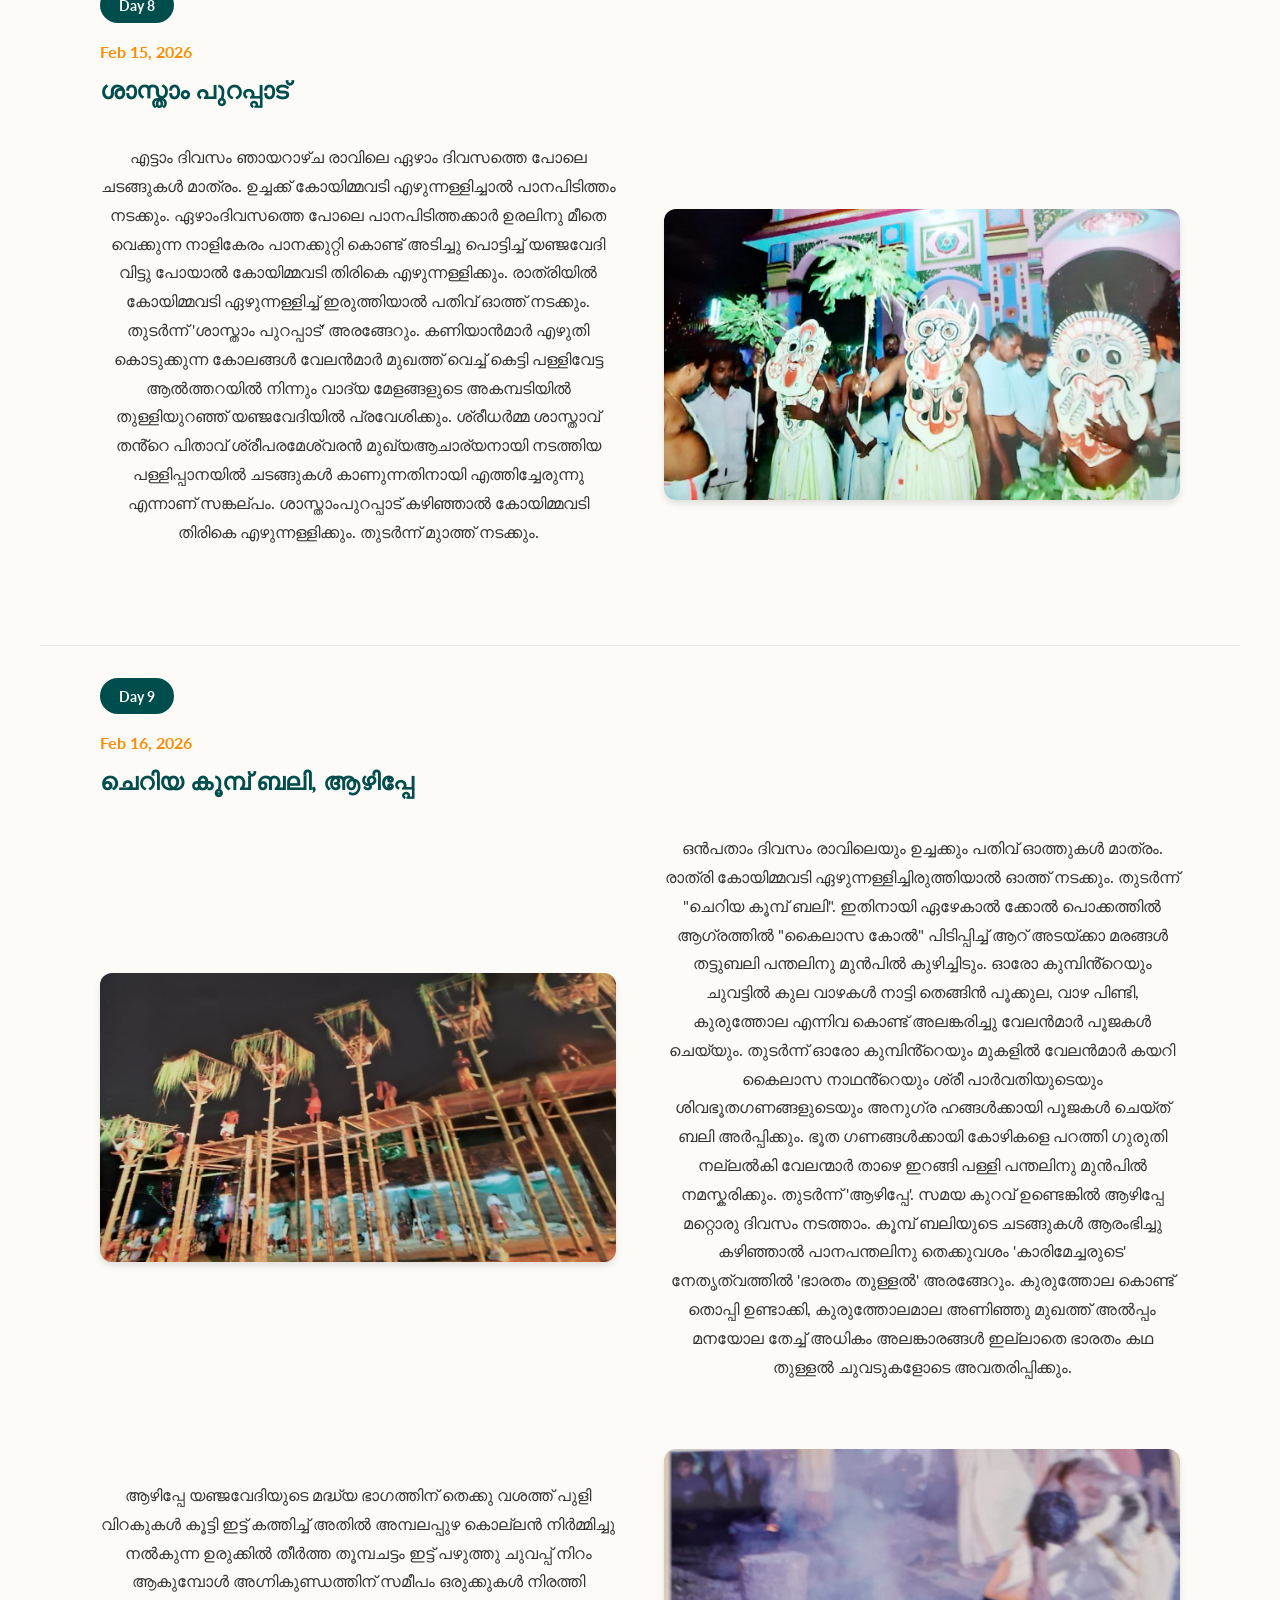
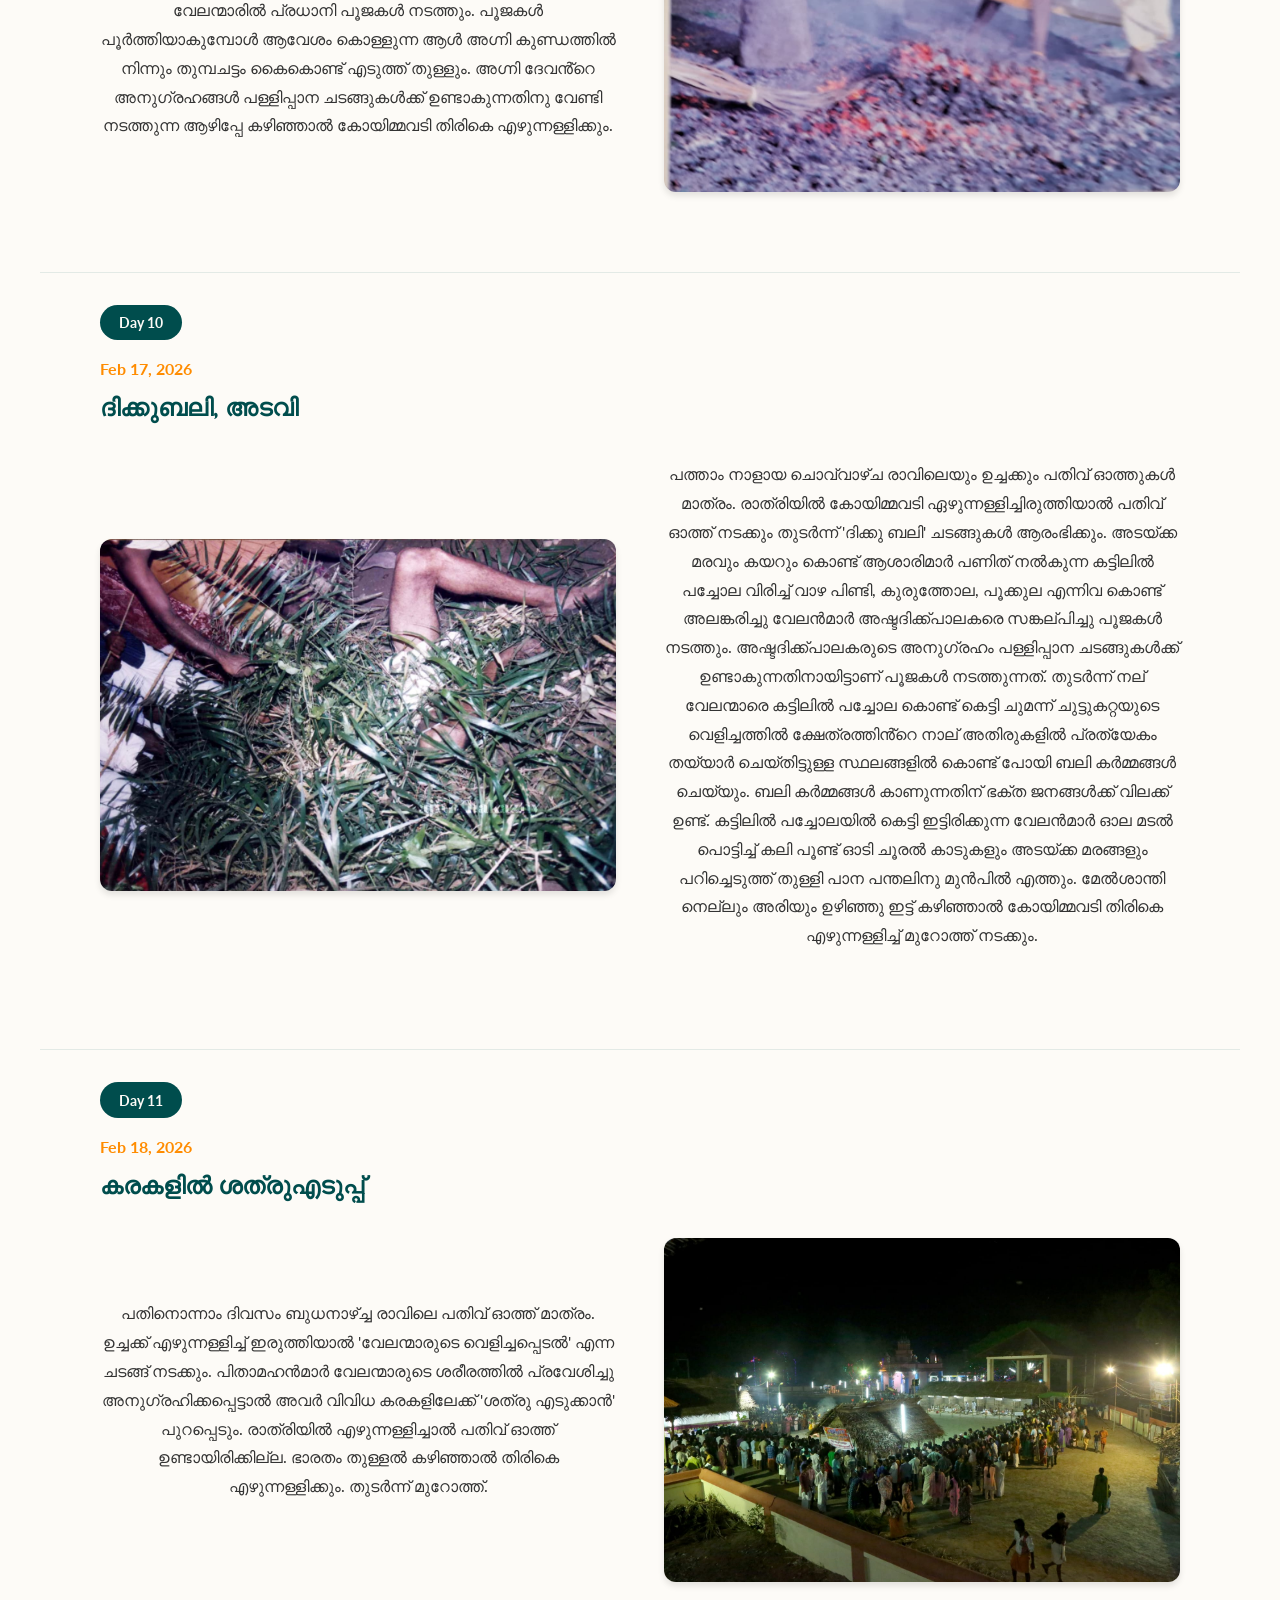
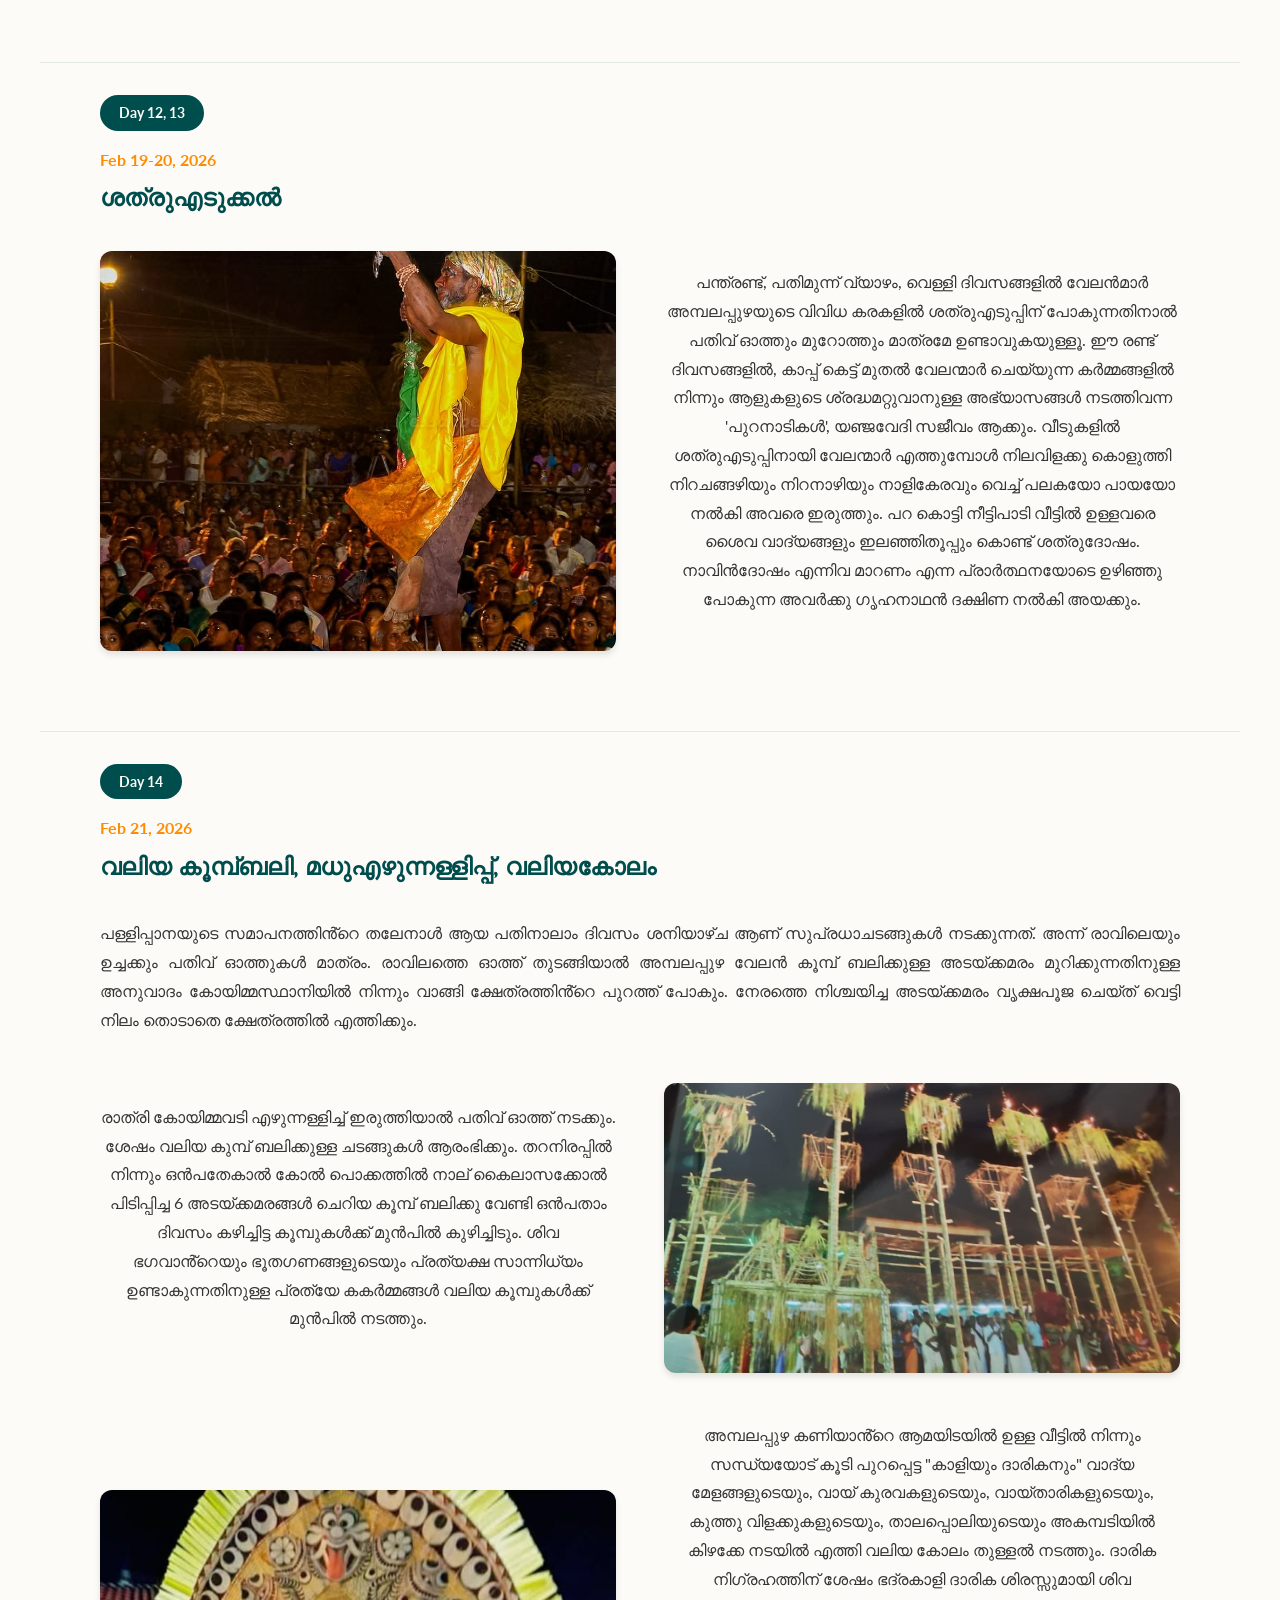
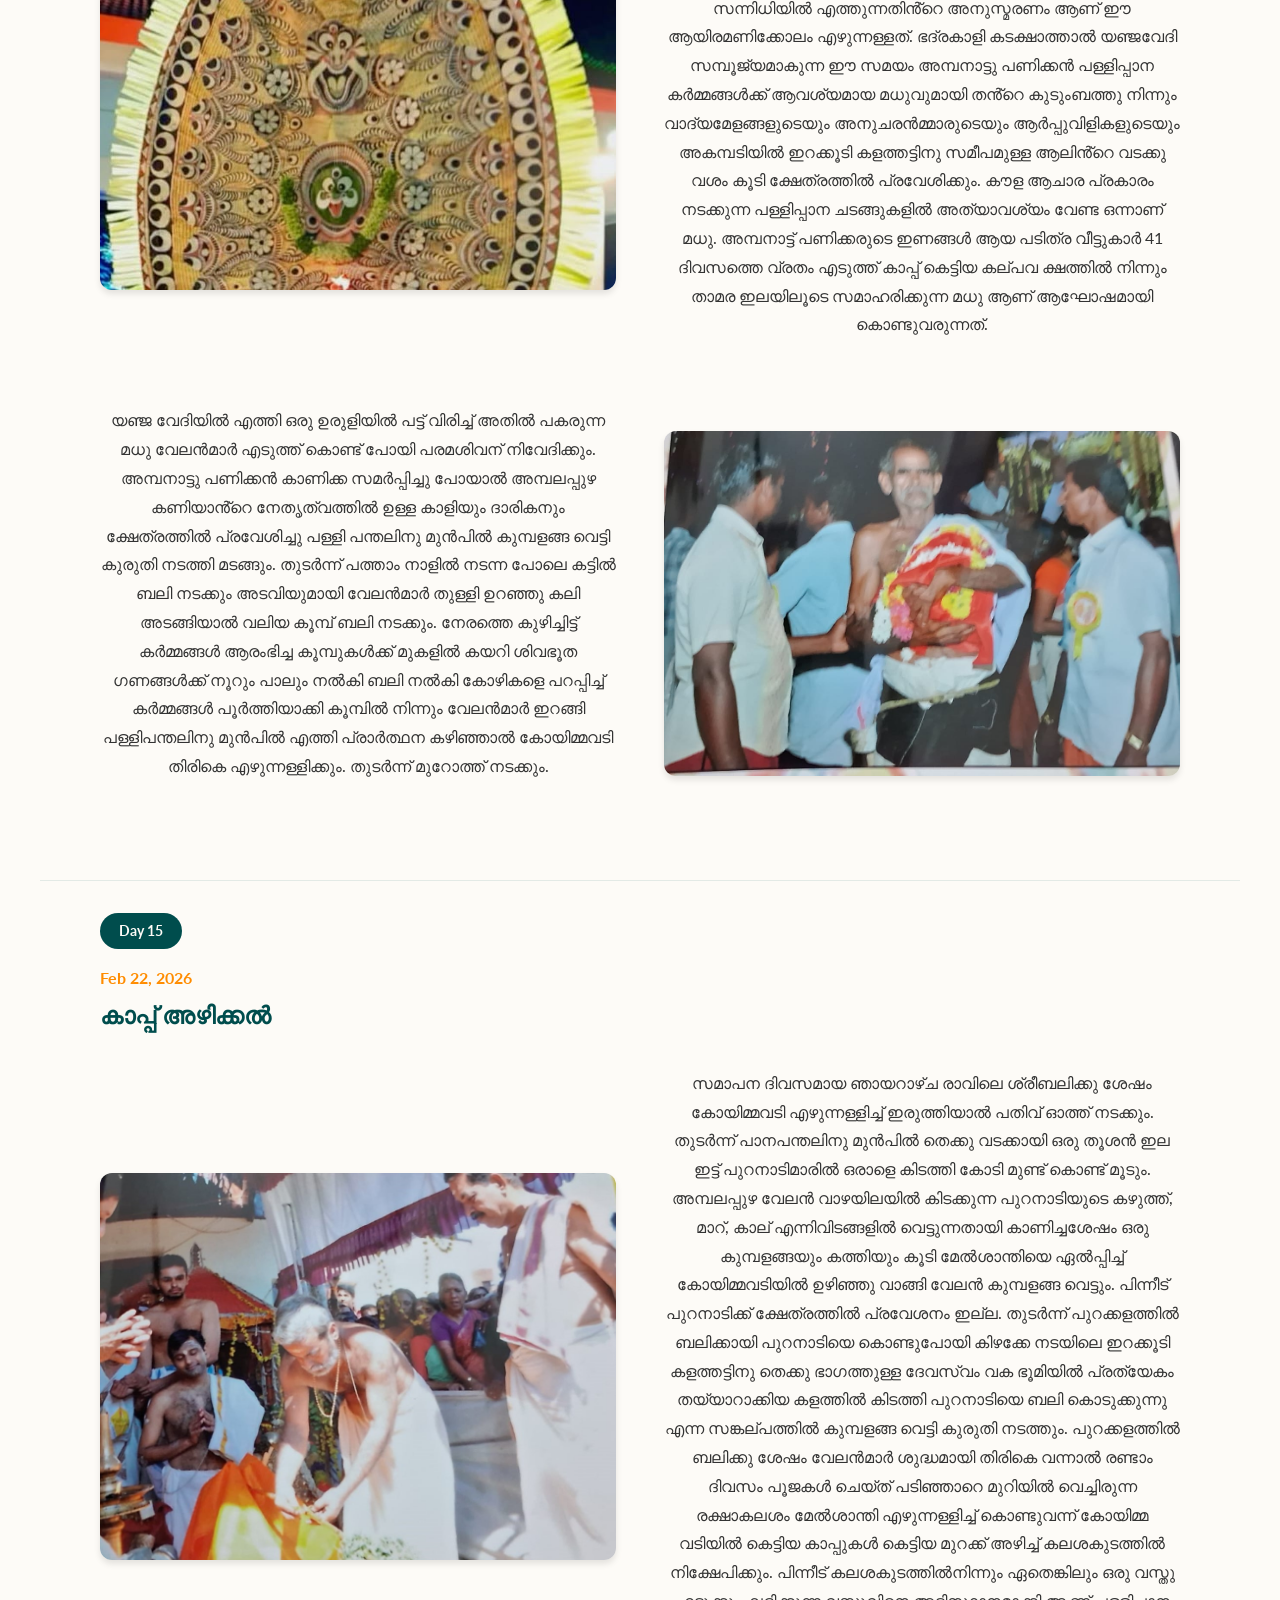
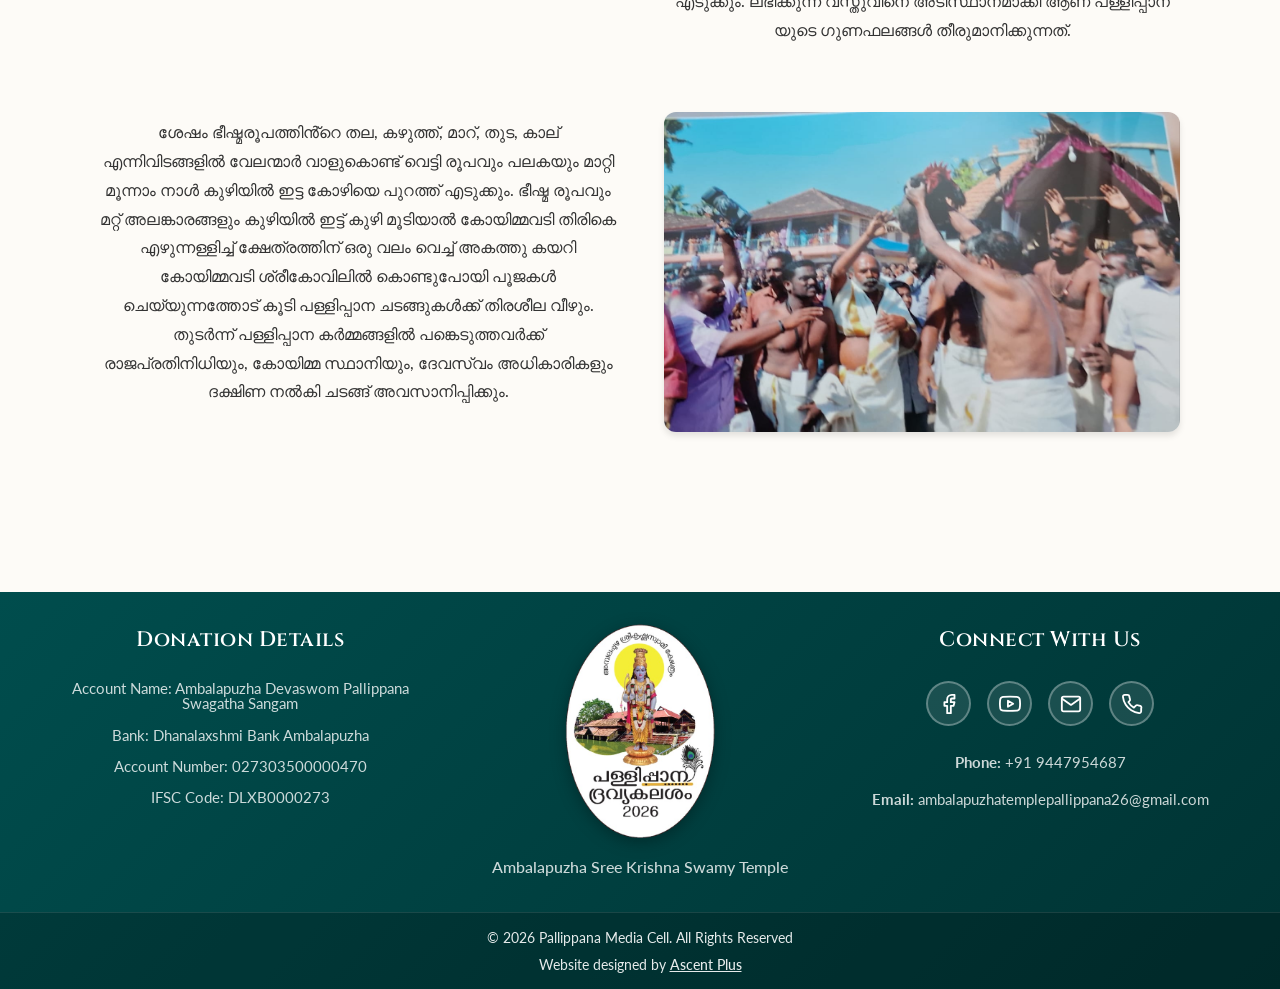
==== commit b3d10376: "Add files via upload" ====
--- a/day-wise.html
+++ b/day-wise.html
@@ -3,31 +3,17 @@
 
 <head>
     <!-- Google tag (gtag.js) -->
-    <script async src="https://www.googletagmanager.com/gtag/js?id=G-6765D3GBZY"></script>
-    <script>
-        window.dataLayer = window.dataLayer || [];
-        function gtag() { dataLayer.push(arguments); }
-        gtag('js', new Date());
-
-        gtag('config', 'G-6765D3GBZY');
-    </script>
+<script async src="https://www.googletagmanager.com/gtag/js?id=G-6765D3GBZY"></script>
+<script>
+  window.dataLayer = window.dataLayer || [];
+  function gtag(){dataLayer.push(arguments);}
+  gtag('js', new Date());
+
+  gtag('config', 'G-6765D3GBZY');
+</script>
     <meta charset="UTF-8">
     <meta name="viewport" content="width=device-width, initial-scale=1.0">
     <title>Day-Wise Programs | Pallippana 2026</title>
-
-    <!-- Preconnect to external domains -->
-    <link rel="preconnect" href="https://lh3.googleusercontent.com">
-    <link rel="preconnect" href="https://fonts.googleapis.com">
-    <link rel="preconnect" href="https://fonts.gstatic.com" crossorigin>
-
-    <!-- Preload Critical Assets -->
-    <link rel="preload" as="image" href="images/logo.png">
-
-    <!-- Fonts -->
-    <link
-        href="https://fonts.googleapis.com/css2?family=Cinzel:wght@400;600;700&family=Lato:wght@300;400;700&display=swap"
-        rel="stylesheet">
-
     <link rel="stylesheet" href="css/style.css">
     <link rel="icon" href="images/logo.png" type="image/x-icon">
 </head>
@@ -37,7 +23,7 @@
     <!-- Minimal Navbar -->
     <nav class="navbar static-nav">
         <a href="index.html" class="logo">
-            <img src="images/logo.png" alt="Pallippana Logo" width="55" height="55">
+            <img src="images/logo.png" alt="Pallippana Logo">
             <div class="logo-text">
                 <span class="logo-main">Pallippana</span>
                 <span class="logo-sub">Dravyakalasam</span>
@@ -63,7 +49,7 @@
             <!-- Paragraph 1 with Image (Image on left) -->
             <div class="content-row">
                 <div class="content-image">
-                    <img src="images/dw_1.jpeg" alt="Kaappu Kettu" width="600" height="400" loading="lazy">
+                    <img src="images/dw_1.jpeg" alt="Kaappu Kettu">
                 </div>
                 <div class="content-text">
                     <p>ഞായറാഴ്ച പ്രഭാത ശ്രീബലിക്കു ശേഷം നടക്കുന്ന "കാപ്പ് കെട്ട്" ചടങ്ങോടെയാണ് പള്ളിപ്പാന
@@ -100,7 +86,7 @@
                     </p>
                 </div>
                 <div class="content-image">
-                    <img src="images/dw_1.1.jpeg" alt="Kaappu Kettu" width="600" height="400" loading="lazy">
+                    <img src="images/dw_1.1.jpeg" alt="Kaappu Kettu">
                 </div>
             </div>
         </section>
@@ -114,7 +100,7 @@
             <!-- Paragraph 1 with Image (Image on left) -->
             <div class="content-row">
                 <div class="content-image">
-                    <img src="images/day_2.jpg" alt="രക്ഷാകലശ പൂജ" width="600" height="400" loading="lazy">
+                    <img src="images/day_2.jpg" alt="രക്ഷാകലശ പൂജ">
                 </div>
                 <div class="content-text">
                     <p>പള്ളിപ്പനയുടെ രണ്ടാം ദിവസമായ തിങ്കളാഴ്ച്ച രാവിലെയും (9 മണി മുതൽ 12 മണി വരെ) ഉച്ചക്കും (2 മണി
@@ -152,7 +138,7 @@
                     </p>
                 </div>
                 <div class="content-image">
-                    <img src="images/day_3.jpeg" alt="ഭീഷ്മ ശരശയനം" width="600" height="400" loading="lazy">
+                    <img src="images/day_3.jpeg" alt="ഭീഷ്മ ശരശയനം">
                 </div>
             </div>
 
@@ -167,7 +153,7 @@
             <!-- Paragraph 1 with Image (Image on left) -->
             <div class="content-row">
                 <div class="content-image">
-                    <img src="images/day_4.jpeg" alt="തട്ടുബലി" width="600" height="400" loading="lazy">
+                    <img src="images/day_4.jpeg" alt="തട്ടുബലി">
                 </div>
                 <div class="content-text">
                     <p>നാലാം ദിവസം ബുധനാഴ്ച രാവിലെയും ഉച്ചക്കും മുൻ ദിവസങ്ങളിലേതുപോലെ ചടങ്ങുകൾ നടക്കും. രാത്രി
@@ -199,7 +185,7 @@
                     <p>അഞ്ചാം ദിവസം വ്യാഴാഴ്ച രാവിലെയും ഉച്ചക്കും പതിവ് ഓത്തുകൾ മാത്രം രാത്രി കോയിമ്മവടി
                         പള്ളിപ്പന്തലിലേക്ക് എഴുന്നള്ളിച്ചാൽ പതിവ് ഓത്ത് നടക്കും. ഓത്ത് കഴിഞ്ഞാൽ 'അന്തിപ്പേ കാവൽ ഏറൽ'
                         എന്ന ചടങ്ങ് നടക്കും. വരാൻ പോകുന്ന ദിവസങ്ങളിലെ ചടങ്ങുകളിൽ അത്ഭുത കൃത്യങ്ങൾ കാട്ടുന്നതിനു
-                        വേലൻമാർക്ക് ശക്തി ലഭിക്കുവാൻ അവരുടെ മൺമറഞ്ഞ പിതമഹാന്മരെ ക്ഷേത്രത്തിൻ്റെ പുറത്ത് നിന്ന്
+                        വേലന്മാർക്ക് ശക്തി ലഭിക്കുവാൻ അവരുടെ മൺമറഞ്ഞ പിതമഹാന്മരെ ക്ഷേത്രത്തിൻ്റെ പുറത്ത് നിന്ന്
                         ക്ഷണിച്ചുകൊണ്ട് വരുന്ന ചടങ്ങാണ് ഇത്. ഇതിനായി അമ്പലപ്പുഴ ഗണകൻ പച്ചപ്പാളയിൽ എഴുതി കൊടുക്കുന്ന
                         ചെറിയ കോലങ്ങൾ വേലൻമാർ തന്നെ മുഖത്ത് വെച്ചുകെട്ടി കിഴക്കേ നടയിൽ ഉള്ള പള്ളിവേട്ട ആലിൻസമീപത്ത്
                         നിന്ന് പിതാമഹൻമാരെ ആനയിച്ചു കൊണ്ടുവരും. വേലന്മാരുടെ ശരീരങ്ങളിൽ സ്ഥാനം പിടിക്കുന്ന പിതാ
@@ -210,7 +196,7 @@
                     </p>
                 </div>
                 <div class="content-image">
-                    <img src="images/day_5.jpeg" alt="അന്തിപ്പേ കാവൽ ഏറൽ" width="600" height="400" loading="lazy">
+                    <img src="images/day_5.jpeg" alt="അന്തിപ്പേ കാവൽ ഏറൽ">
                 </div>
             </div>
 
@@ -225,7 +211,7 @@
             <!-- Paragraph 1 with Image (Image on left) -->
             <div class="content-row">
                 <div class="content-image">
-                    <img src="images/dw_6.jpeg" alt="പാനപിടുത്തം" width="600" height="400" loading="lazy">
+                    <img src="images/dw_6.jpeg" alt="പാനപിടുത്തം">
                 </div>
                 <div class="content-text">
                     <p>ആറാം ദിവസമായ വെള്ളിയാഴ്ച രാവിലെ കോയിമ്മവടി ഏഴുന്നള്ളിച്ചു പതിവ് ഓത്തുകൾ കഴിഞ്ഞാൽ തിരികെ
@@ -257,7 +243,7 @@
                     </p>
                 </div>
                 <div class="content-image">
-                    <img src="images/dw_6.1.jpeg" alt="പാനപിടുത്തം" width="600" height="400" loading="lazy">
+                    <img src="images/dw_6.1.jpeg" alt="പാനപിടുത്തം">
                 </div>
             </div>
 
@@ -272,8 +258,7 @@
             <!-- Paragraph 1 with Image (Image on left) -->
             <div class="content-row">
                 <div class="content-image">
-                    <img src="images/day_7.jpeg" alt="കാളികൂടം തുള്ളൽ, കാലൻപുറപ്പാട്" width="600" height="400"
-                        loading="lazy">
+                    <img src="images/day_7.jpeg" alt="കാളികൂടം തുള്ളൽ, കാലൻപുറപ്പാട്">
                 </div>
                 <div class="content-text">
                     <p>ഏഴാം ദിവസം ശനിയാഴ്ച രാവിലെ പതിവ് ഓത്ത് മാത്രം. ഉച്ചക്ക് ഏഴുന്നള്ളിച്ചു ഇരുത്തിയാൽ തലേ നാളിലെ പോലെ
@@ -317,7 +302,7 @@
                     </p>
                 </div>
                 <div class="content-image">
-                    <img src="images/day_8.jpeg" alt="ശാസ്താം പുറപ്പാട്" width="600" height="400" loading="lazy">
+                    <img src="images/day_8.jpeg" alt="ശാസ്താം പുറപ്പാട്">
                 </div>
             </div>
 
@@ -332,8 +317,7 @@
             <!-- Paragraph 1 with Image (Image on left) -->
             <div class="content-row">
                 <div class="content-image">
-                    <img src="images/day_9.jpeg" alt="ചെറിയ കൂമ്പ് ബലി, ആഴിപ്പേ" width="600" height="400"
-                        loading="lazy">
+                    <img src="images/day_9.jpeg" alt="ചെറിയ കൂമ്പ് ബലി, ആഴിപ്പേ">
                 </div>
                 <div class="content-text">
                     <p>ഒൻപതാം ദിവസം രാവിലെയും ഉച്ചക്കും പതിവ് ഓത്തുകൾ മാത്രം. രാത്രി കോയിമ്മവടി
@@ -364,7 +348,7 @@
                     </p>
                 </div>
                 <div class="content-image">
-                    <img src="images/dw_9.jpeg" alt="ചെറിയ കൂമ്പ് ബലി, ആഴിപ്പേ" width="600" height="400" loading="lazy">
+                    <img src="images/dw_9.jpeg" alt="ചെറിയ കൂമ്പ് ബലി, ആഴിപ്പേ">
                 </div>
             </div>
 
@@ -379,7 +363,7 @@
             <!-- Paragraph 1 with Image (Image on left) -->
             <div class="content-row">
                 <div class="content-image">
-                    <img src="images/dw_10.jpeg" alt="ദിക്കുബലി, അടവി" width="600" height="400" loading="lazy">
+                    <img src="images/dw_10.jpeg" alt="ദിക്കുബലി, അടവി">
                 </div>
                 <div class="content-text">
                     <p>പത്താം നാളായ ചൊവ്വാഴ്ച രാവിലെയും ഉച്ചക്കും പതിവ് ഓത്തുകൾ മാത്രം. രാത്രിയിൽ കോയിമ്മവടി
@@ -416,7 +400,7 @@
                     </p>
                 </div>
                 <div class="content-image">
-                    <img src="images/dw_11.jpg" alt="കരകളിൽ ശത്രുഎടുപ്പ്" width="600" height="400" loading="lazy">
+                    <img src="images/dw_11.jpg" alt="കരകളിൽ ശത്രുഎടുപ്പ്">
                 </div>
             </div>
 
@@ -431,7 +415,7 @@
             <!-- Paragraph 1 with Image (Image on left) -->
             <div class="content-row">
                 <div class="content-image">
-                    <img src="images/dw_12.jpeg" alt="ശത്രുഎടുക്കൽ" width="600" height="400" loading="lazy">
+                    <img src="images/dw_12.jpeg" alt="ശത്രുഎടുക്കൽ">
                 </div>
                 <div class="content-text">
                     <p>പന്ത്രണ്ട്, പതിമുന്ന് വ്യാഴം, വെള്ളി ദിവസങ്ങളിൽ വേലൻമാർ അമ്പലപ്പുഴയുടെ വിവിധ കരകളിൽ
@@ -448,6 +432,31 @@
 
         </section>
 
+        <!-- Day 13
+        <section id="day-13" class="day-section">
+            <div class="day-container">
+                <div class="day-text">
+                    <span class="day-badge">Day 13</span>
+                    <span class="day-date">Feb 20, 2026</span>
+                    <h2>ശത്രുഎടുക്കൽ</h2>
+                    <div class="day-desc">
+                        <p>പന്ത്രണ്ട്, പതിമുന്ന് വ്യാഴം. വെള്ളി ദിവസങ്ങളിൽ വേലൻമാർ അമ്പലപ്പുഴയുടെ വിവിധ കരകളിൽ
+                            ശത്രുഎടുപ്പിന് പോകുന്നതിനാൽ പതിവ് ഓത്തും മുറോത്തും മാത്രമേ ഉണ്ടാവുകയുള്ളൂ. ഈ രണ്ട്
+                            ദിവസങ്ങളിൽ, കാപ്പ് കെട്ട് മുതൽ വേലന്മാർ ചെയ്യുന്ന കർമ്മങ്ങളിൽ നിന്നും ആളുകളുടെ
+                            ശ്രദ്ധമറ്റുവാനുള്ള അഭ്യാസങ്ങൾ നടത്തിവന്ന 'പുറനാടികൾ', യഞ്ജവേദി സജീവം ആക്കും. വീടുകളിൽ
+                            ശത്രുഎടുപ്പിനായി വേലന്മാർ എത്തുമ്പോൾ നിലവിളക്കു കൊളുത്തി നിറചങ്ങഴിയും നിറനാഴിയും നാളികേരവും
+                            വെച്ച് പലകയോ പായയോ നൽകി അവരെ ഇരുത്തും. പറ കൊട്ടി നീട്ടിപാടി വീട്ടിൽ ഉള്ളവരെ ശൈവ വാദ്യങ്ങളും
+                            ഇലഞ്ഞിതൂപ്പും കൊണ്ട് ശത്രുദോഷം. നാവിൻദോഷം എന്നിവ മാറണം എന്ന പ്രാർത്ഥനയോടെ ഉഴിഞ്ഞു പോകുന്ന
+                            അവർക്കു ഗൃഹനാഥൻ ദക്ഷിണ നൽകി അയക്കും.
+                        </p>
+                    </div>
+                </div>
+                <div class="day-image">
+                    <img src="images/logo.png" alt="Shathru Edukkal">
+                </div>
+            </div>
+        </section> -->
+
         <!-- Day 14 -->
         <section id="day-14" class="day-section">
             <span class="day-badge">Day 14</span>
@@ -475,16 +484,14 @@
                     </p>
                 </div>
                 <div class="content-image">
-                    <img src="images/day_14.jpeg" alt="വലിയ കൂമ്പ്ബലി, മധുഎഴുന്നള്ളിപ്പ്, വലിയകോലം" width="600"
-                        height="400" loading="lazy">
+                    <img src="images/day_14.jpeg" alt="വലിയ കൂമ്പ്ബലി, മധുഎഴുന്നള്ളിപ്പ്, വലിയകോലം">
                 </div>
             </div>
 
             <!-- Paragraph 3 with Image (Image on left) -->
             <div class="content-row">
                 <div class="content-image">
-                    <img src="images/dw_14.jpeg" alt="വലിയ കൂമ്പ്ബലി, മധുഎഴുന്നള്ളിപ്പ്, വലിയകോലം" width="600"
-                        height="400" loading="lazy">
+                    <img src="images/dw_14.jpeg" alt="വലിയ കൂമ്പ്ബലി, മധുഎഴുന്നള്ളിപ്പ്, വലിയകോലം">
                 </div>
                 <div class="content-text">
                     <p>അമ്പലപ്പുഴ കണിയാൻ്റെ ആമയിടയിൽ ഉള്ള വീട്ടിൽ നിന്നും സന്ധ്യയോട് കൂടി പുറപ്പെട്ട "കാളിയും
@@ -516,8 +523,7 @@
                     </p>
                 </div>
                 <div class="content-image">
-                    <img src="images/dw_14.1.jpeg" alt="വലിയ കൂമ്പ്ബലി, മധുഎഴുന്നള്ളിപ്പ്, വലിയകോലം" width="600"
-                        height="400" loading="lazy">
+                    <img src="images/dw_14.1.jpeg" alt="വലിയ കൂമ്പ്ബലി, മധുഎഴുന്നള്ളിപ്പ്, വലിയകോലം">
                 </div>
             </div>
 
@@ -532,7 +538,7 @@
             <!-- Paragraph 1 with Image (Image on left) -->
             <div class="content-row">
                 <div class="content-image">
-                    <img src="images/day_15.jpeg" alt="കാപ്പ് അഴിക്കൽ" width="600" height="400" loading="lazy">
+                    <img src="images/day_15.jpeg" alt="കാപ്പ് അഴിക്കൽ">
                 </div>
                 <div class="content-text">
                     <p>സമാപന ദിവസമായ ഞായറാഴ്ച രാവിലെ ശ്രീബലിക്കു ശേഷം കോയിമ്മവടി എഴുന്നള്ളിച്ച് ഇരുത്തിയാൽ പതിവ്
@@ -564,7 +570,7 @@
                     </p>
                 </div>
                 <div class="content-image">
-                    <img src="images/dw_15.jpeg" alt="കാപ്പ് അഴിക്കൽ" width="600" height="400" loading="lazy">
+                    <img src="images/dw_15.jpeg" alt="കാപ്പ് അഴിക്കൽ">
                 </div>
             </div>
 
@@ -587,15 +593,14 @@
 
             <!-- Column 2: Logo -->
             <div class="footer-column footer-logo-column">
-                <img src="images/logo.png" alt="Pallippana Logo" class="footer-logo" width="100" height="100"
-                    loading="lazy">
+                <img src="images/logo.png" alt="Pallippana Logo" class="footer-logo">
                 <p class="footer-temple-name">Ambalapuzha Sree Krishna Swamy Temple</p>
             </div>
 
             <!-- Column 3: Social Links -->
             <div class="footer-column">
                 <h3>Connect With Us</h3>
-                <div class="footer-social">
+                <div class="footer-social">                    
                     <a href="https://www.facebook.com/profile.php?id=61585844397076" target="_blank" class="social-icon"
                         title="Facebook">
                         <svg viewBox="0 0 24 24" fill="none" stroke="currentColor" stroke-width="2"
@@ -603,8 +608,7 @@
                             <path d="M18 2h-3a5 5 0 0 0-5 5v3H7v4h3v8h4v-8h3l1-4h-4V7a1 1 0 0 1 1-1h3z" />
                         </svg>
                     </a>
-                    <a href="https://youtube.com/@ambalapuzhakshethram?si=lZ2lLhLiqiSkevQq" target="_blank"
-                        class="social-icon" title="YouTube">
+                    <a href="https://youtube.com/@ambalapuzhakshethram?si=lZ2lLhLiqiSkevQq" target="_blank" class="social-icon" title="YouTube">
                         <svg viewBox="0 0 24 24" fill="none" stroke="currentColor" stroke-width="2"
                             stroke-linecap="round" stroke-linejoin="round">
                             <path
@@ -642,7 +646,7 @@
         </div>
     </footer>
 
-    <script src="js/script.js" defer></script>
+    <script src="js/script.js"></script>
 </body>
 
 </html>
--- a/css/style.css
+++ b/css/style.css
@@ -1,4 +1,5 @@
-/* Google Fonts - Loaded via HTML for better performance */
+/* Google Fonts */
+@import url('https://fonts.googleapis.com/css2?family=Cinzel:wght@400;600;700&family=Lato:wght@300;400;700&display=swap');
 
 :root {
     --primary-teal: #004d4d;
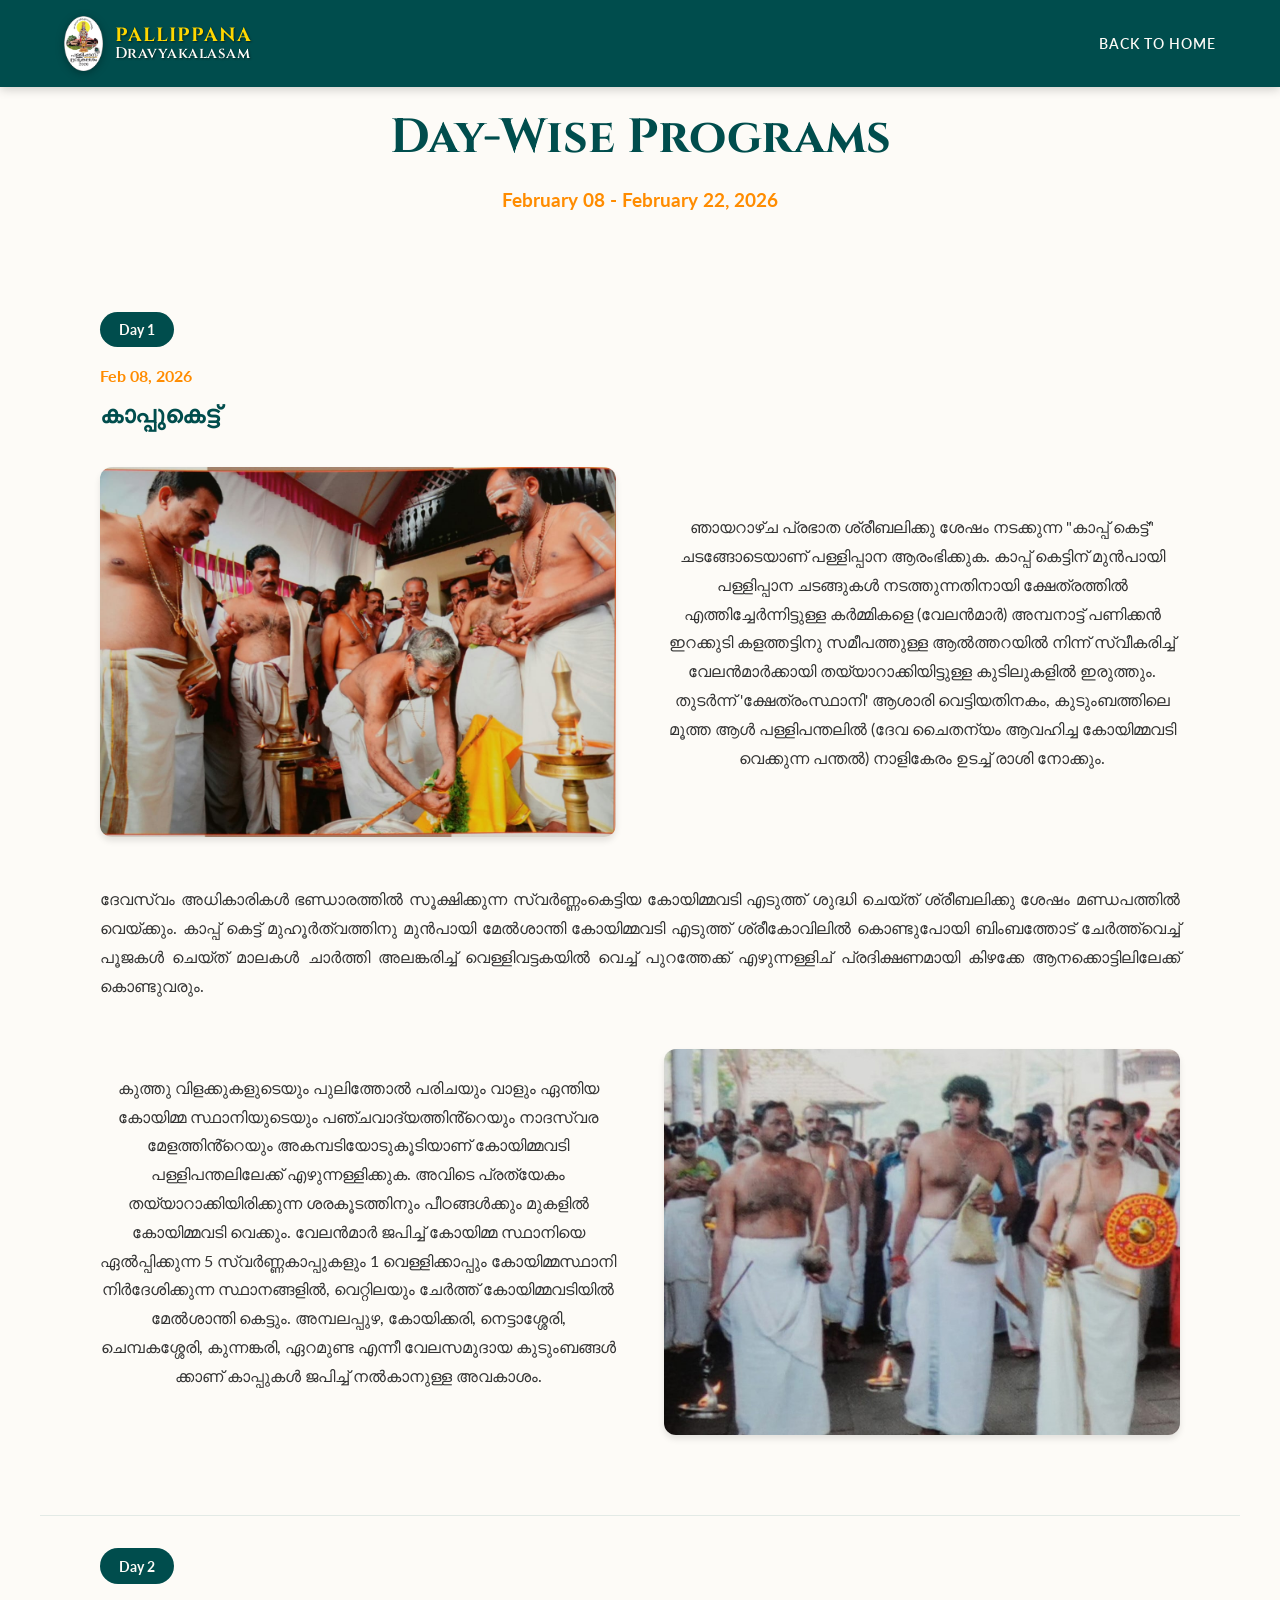
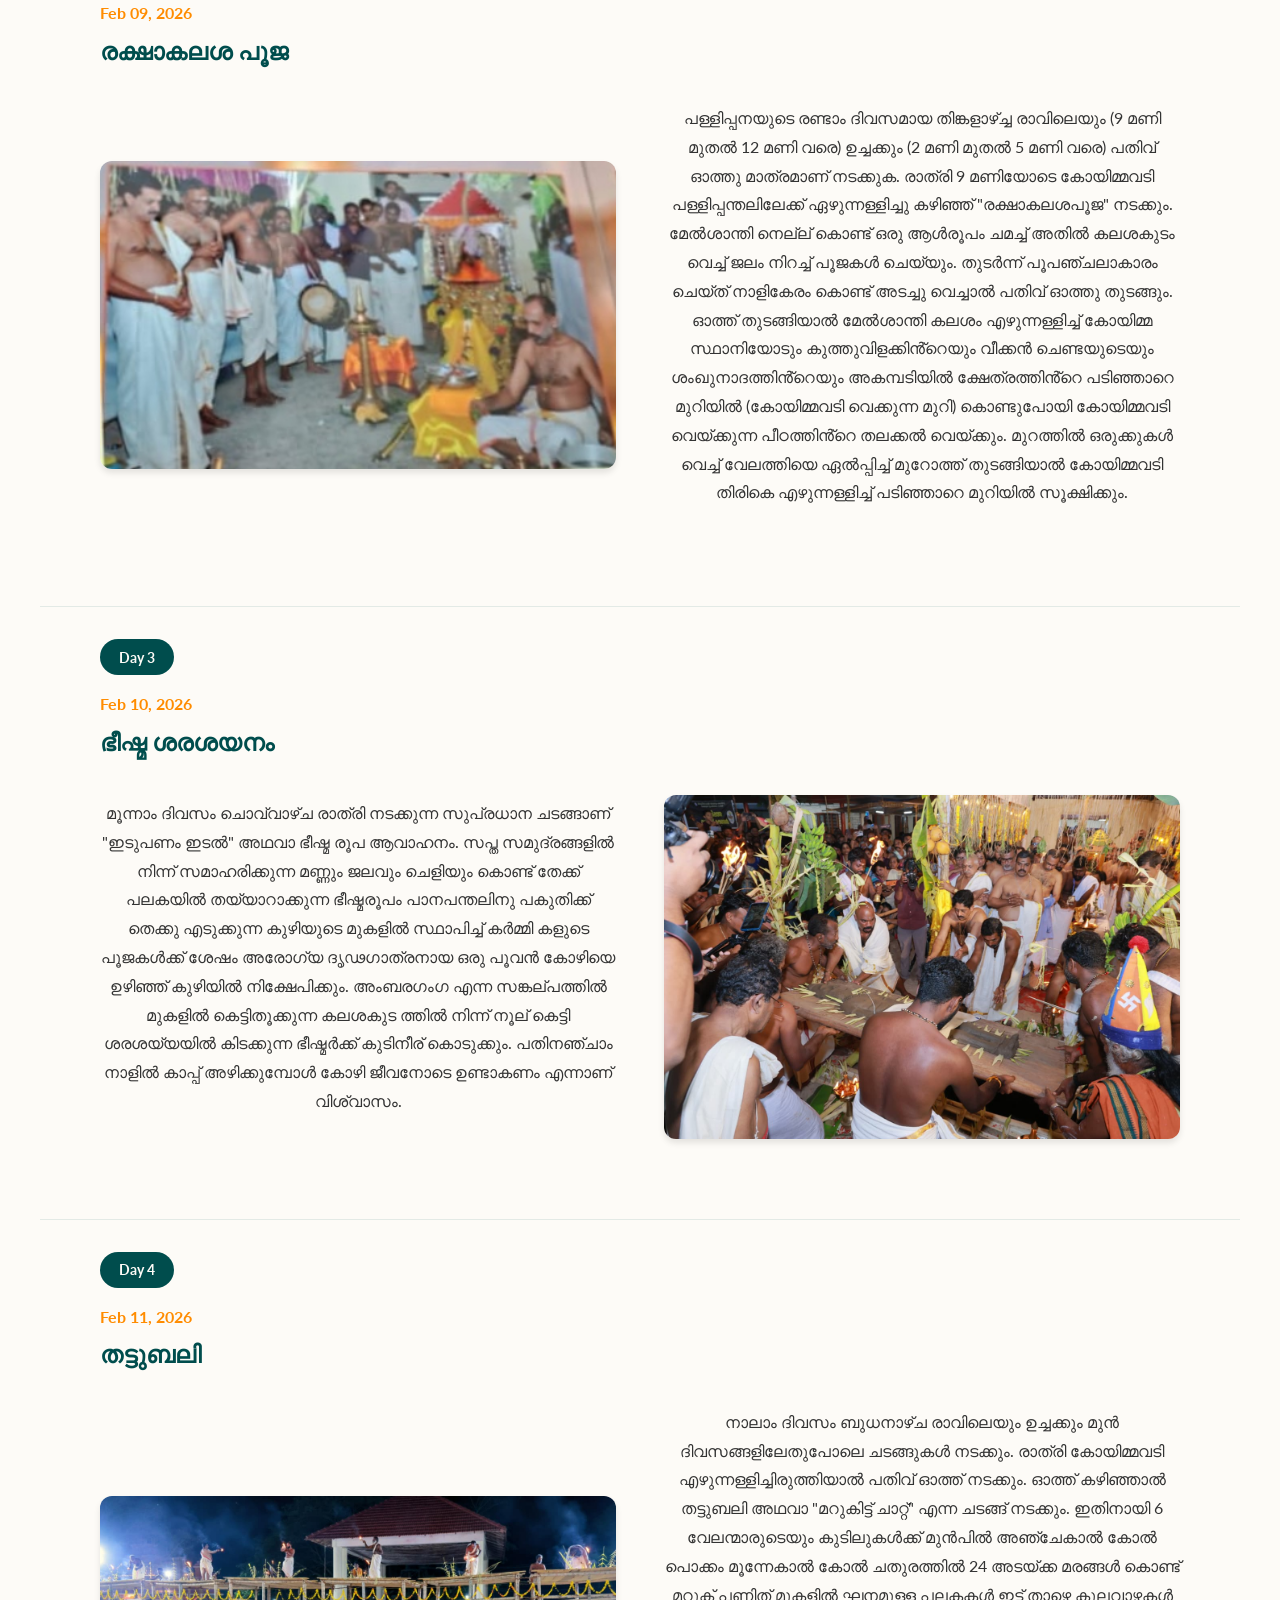
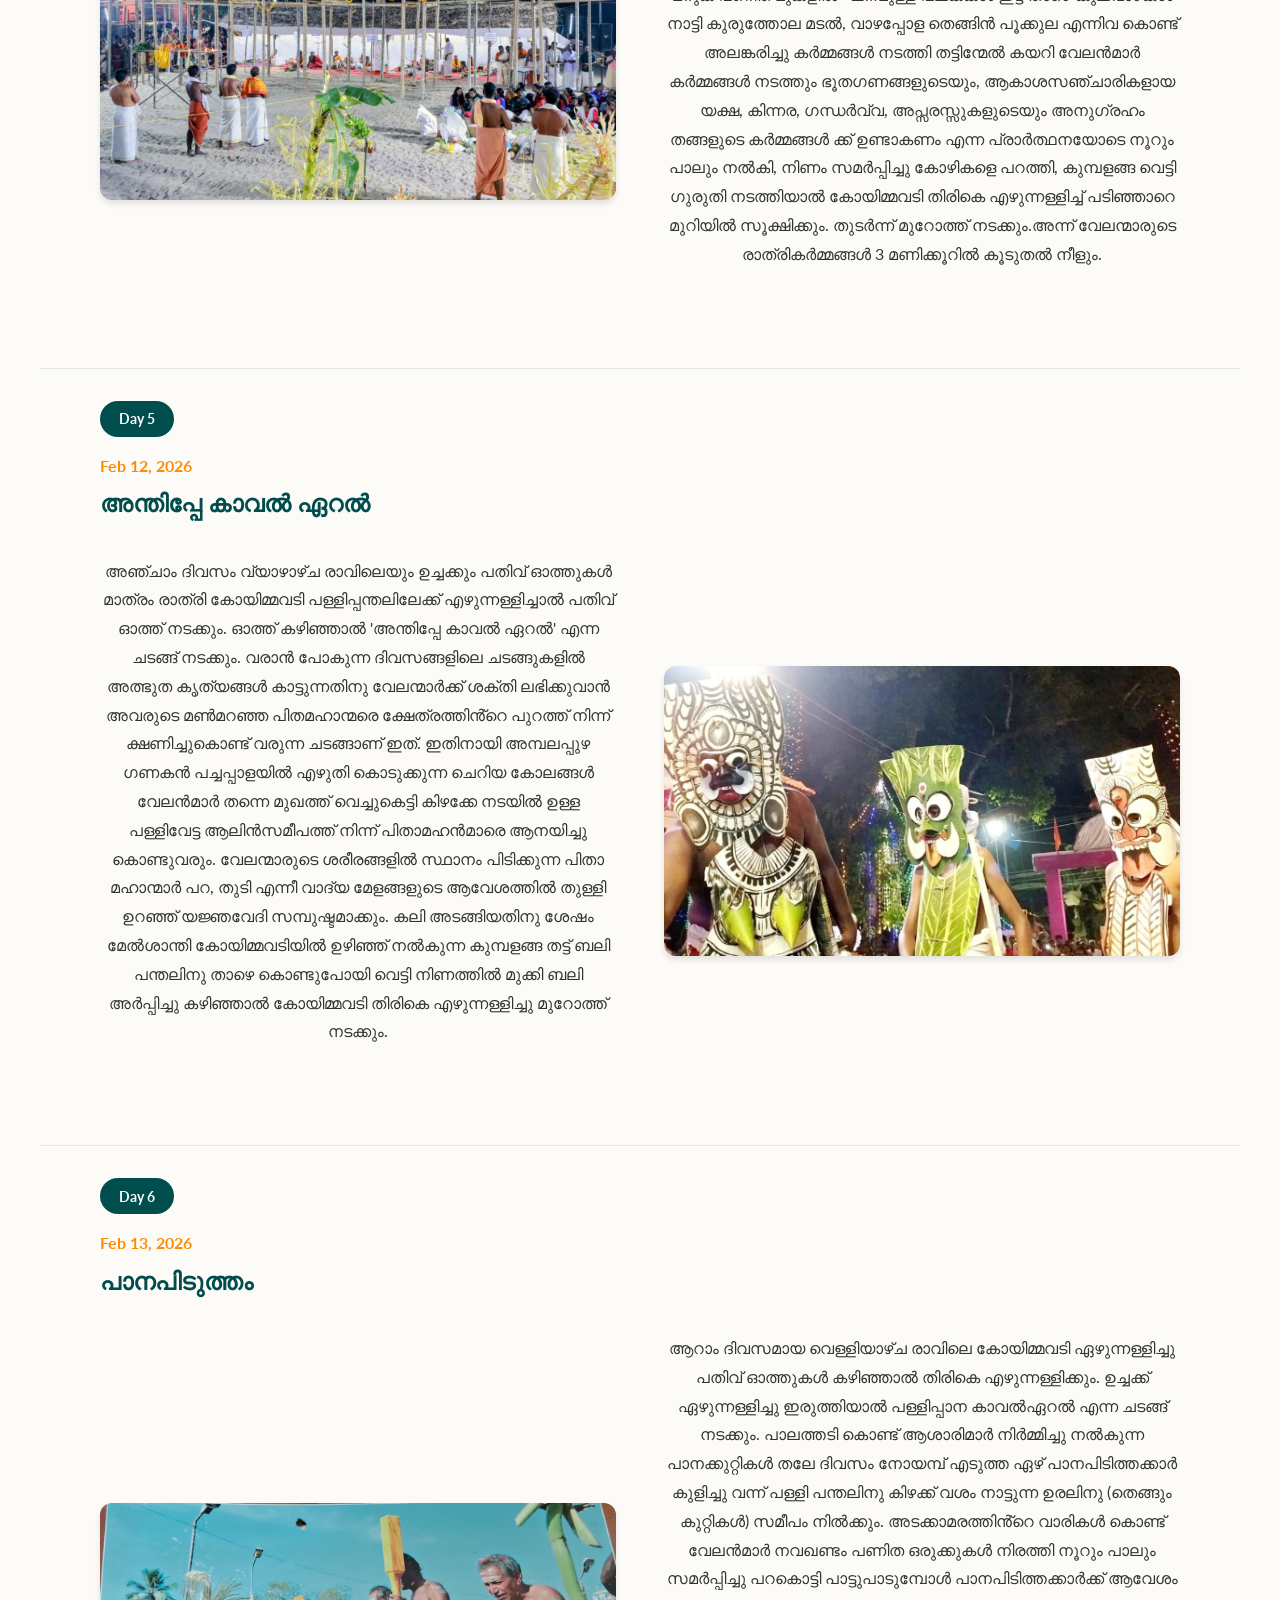
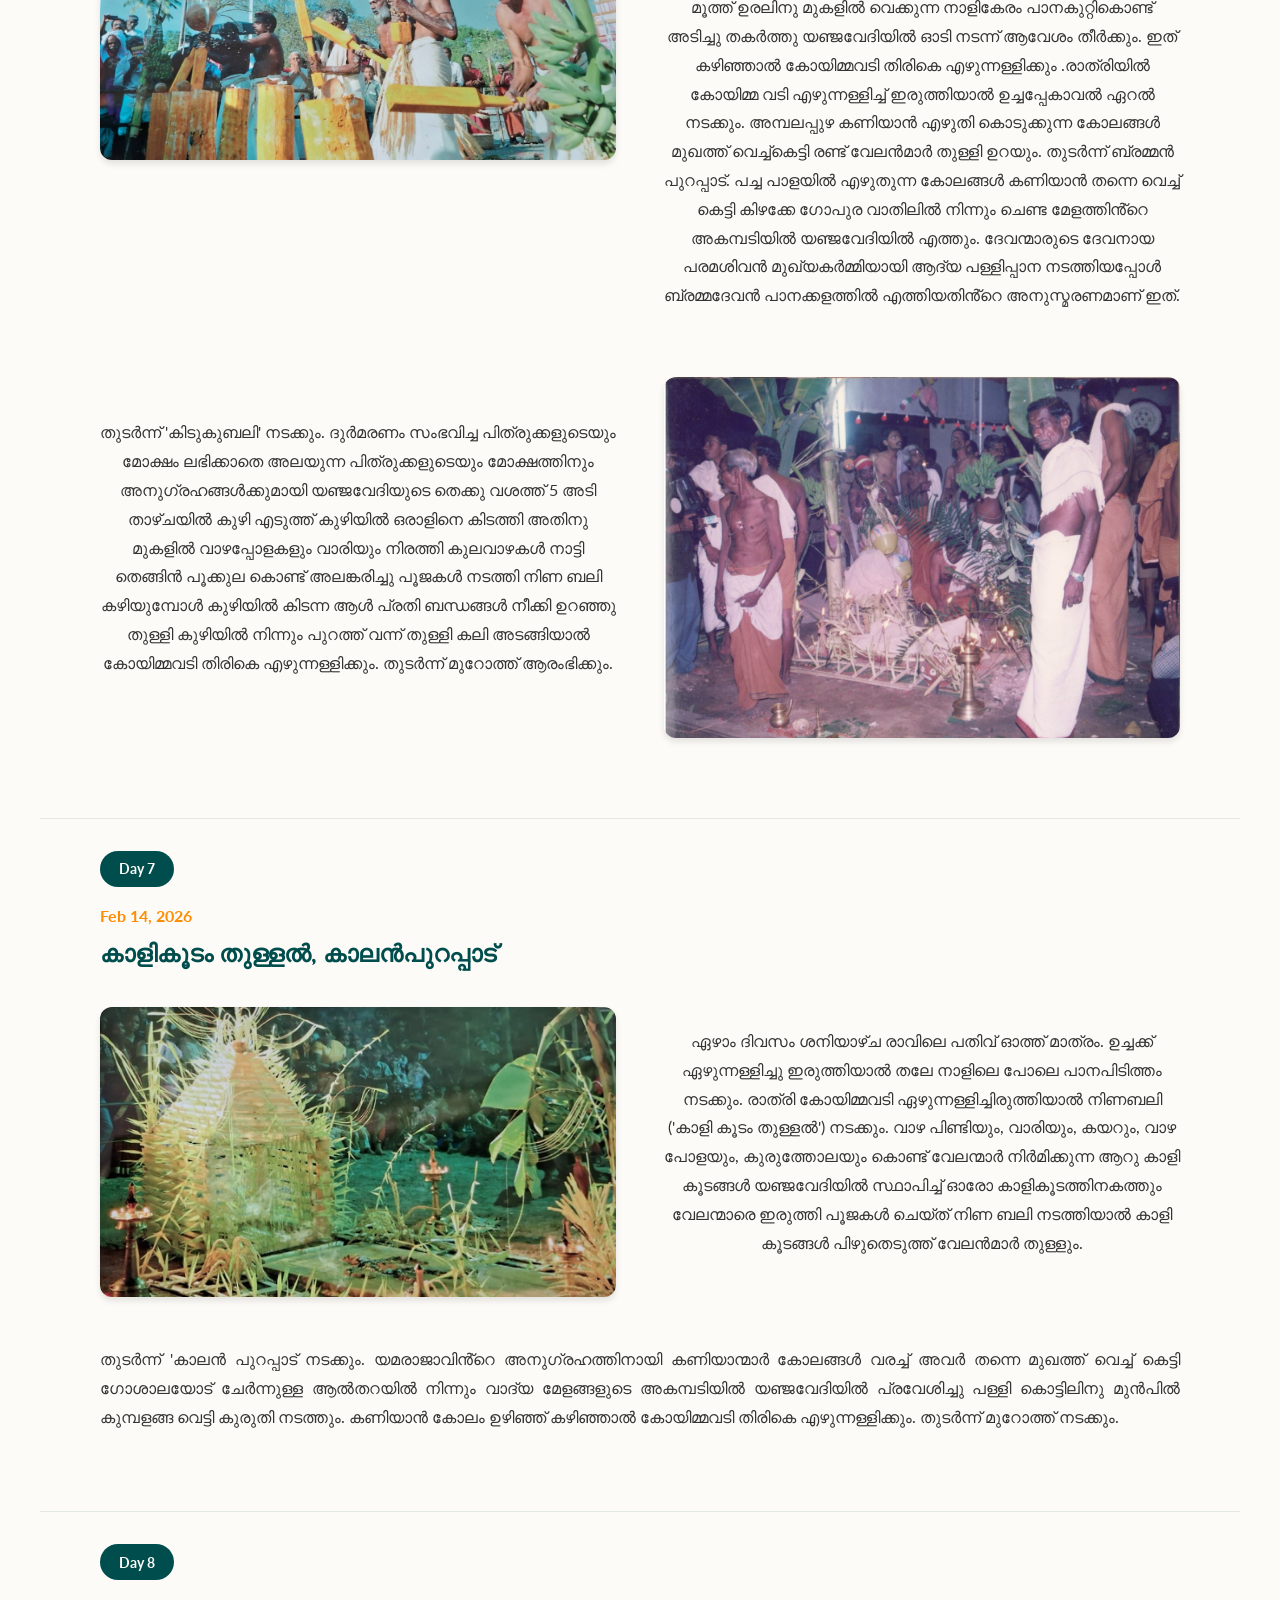
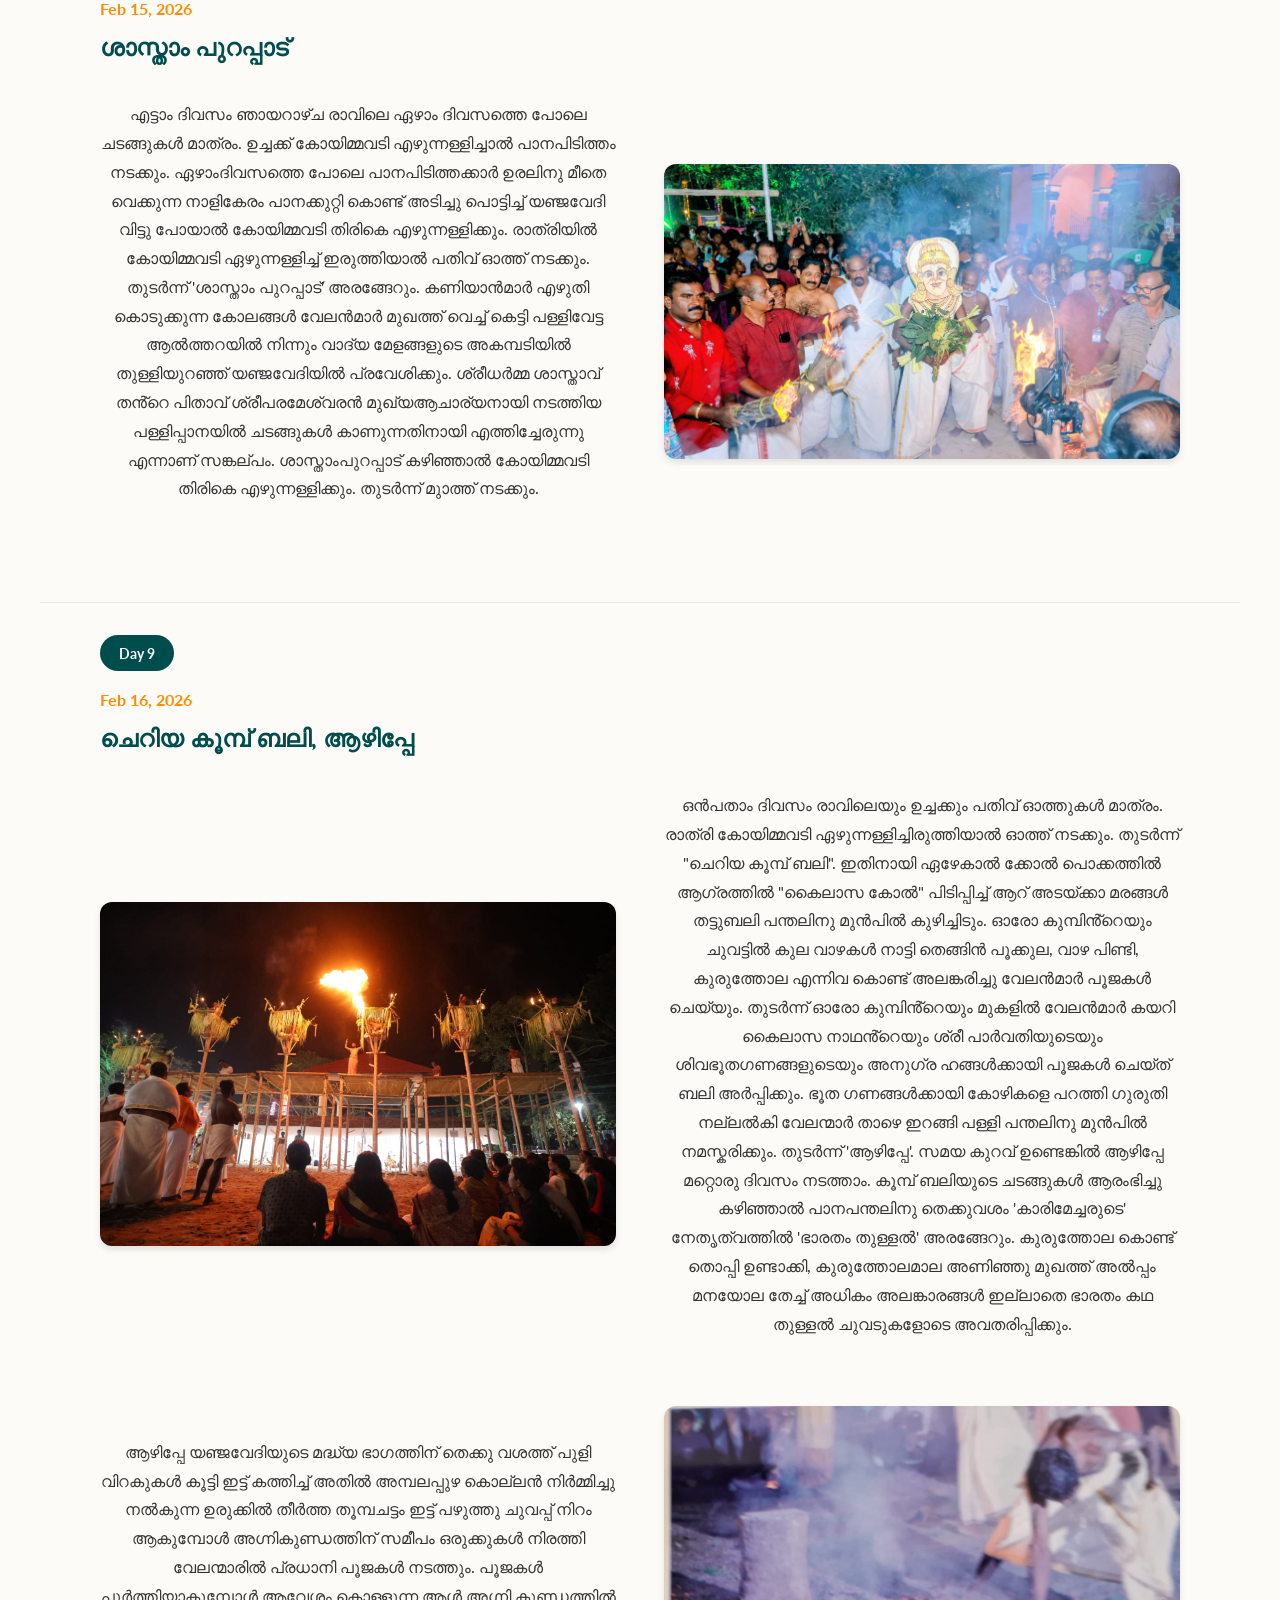
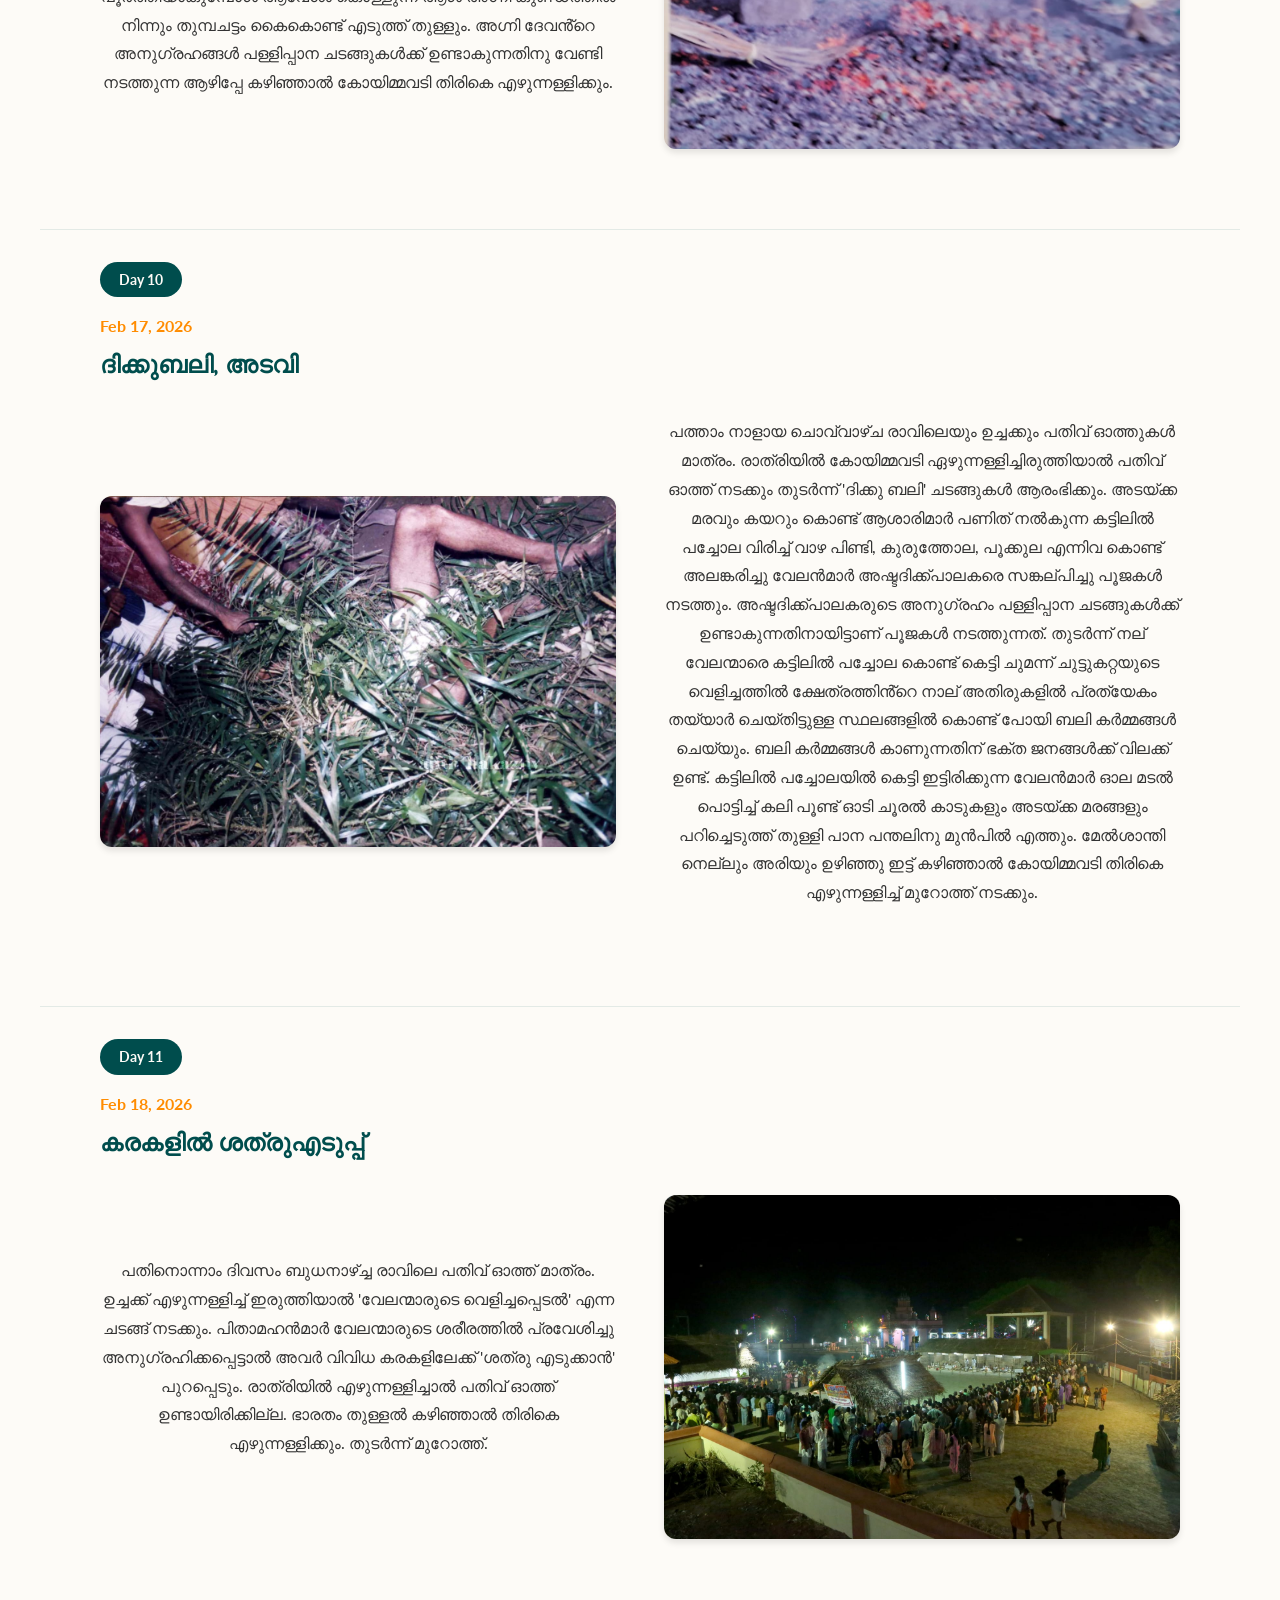
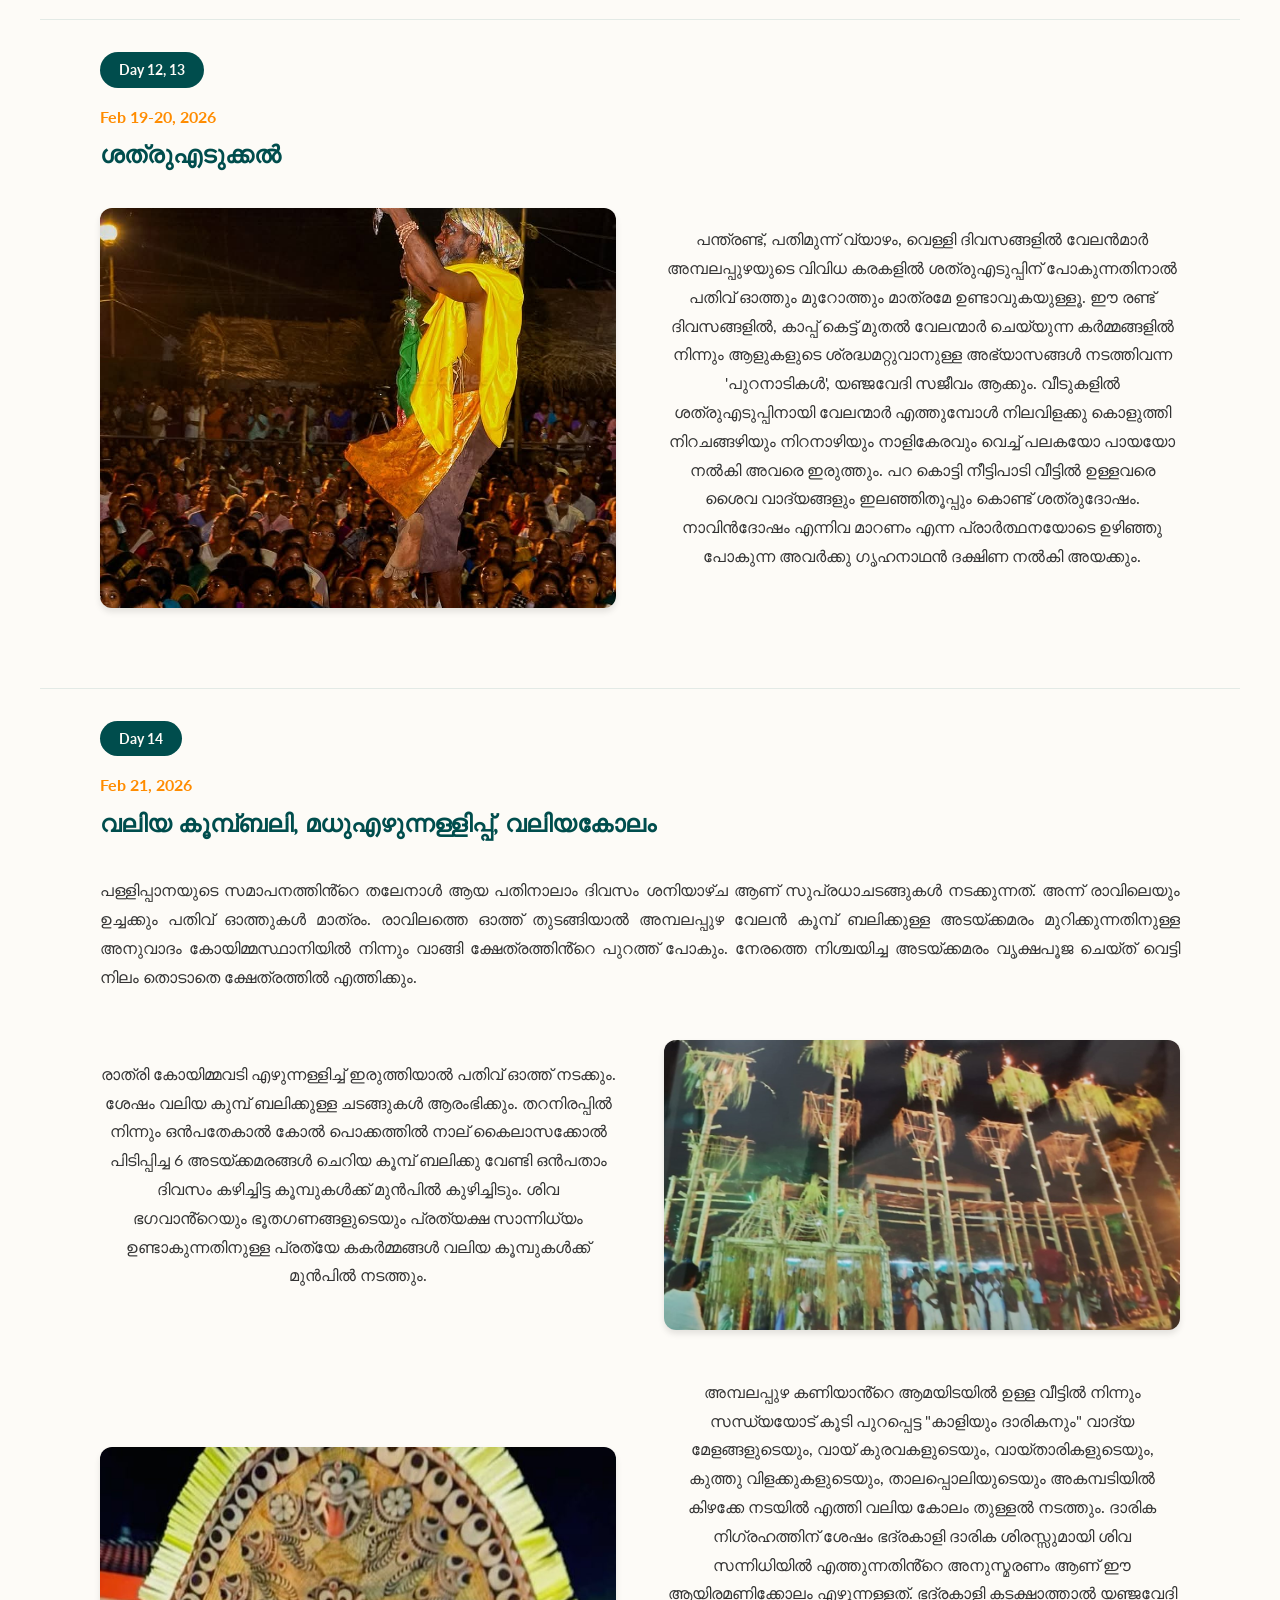
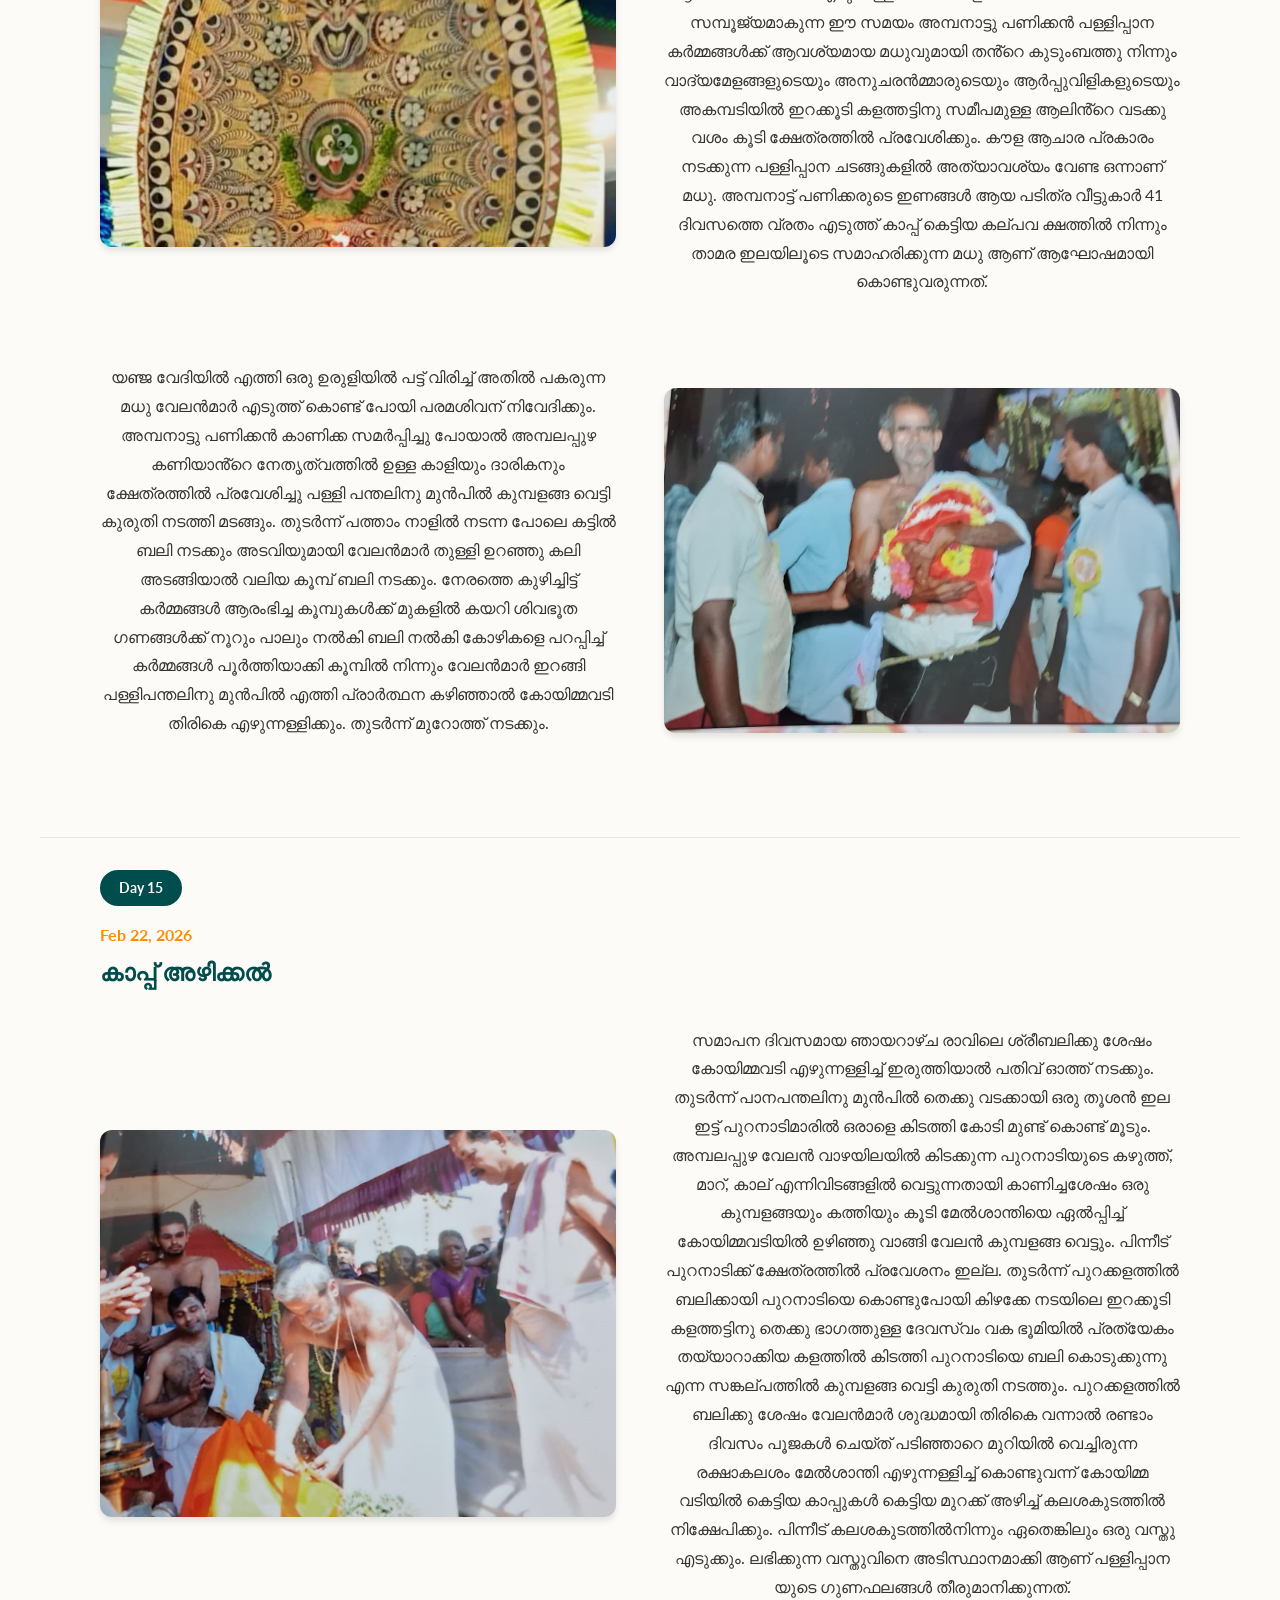
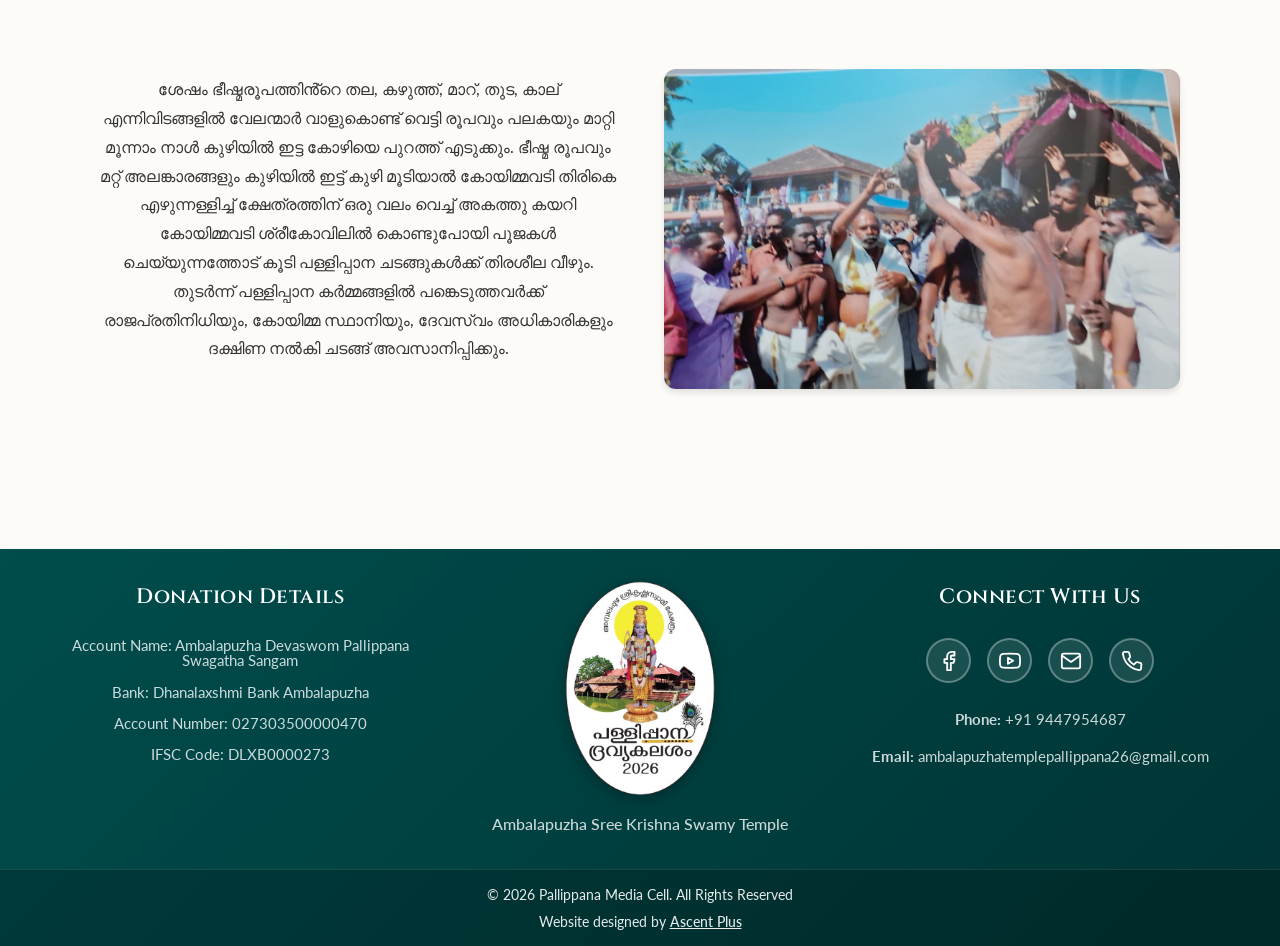
==== commit 7c6d7fc7: "Add files via upload" ====
--- a/day-wise.html
+++ b/day-wise.html
@@ -138,7 +138,7 @@
                     </p>
                 </div>
                 <div class="content-image">
-                    <img src="images/day_3.jpeg" alt="ഭീഷ്മ ശരശയനം">
+                    <img src="images/day_3.jpg" alt="ഭീഷ്മ ശരശയനം">
                 </div>
             </div>
 
@@ -153,7 +153,7 @@
             <!-- Paragraph 1 with Image (Image on left) -->
             <div class="content-row">
                 <div class="content-image">
-                    <img src="images/day_4.jpeg" alt="തട്ടുബലി">
+                    <img src="images/day_4.jpg" alt="തട്ടുബലി">
                 </div>
                 <div class="content-text">
                     <p>നാലാം ദിവസം ബുധനാഴ്ച രാവിലെയും ഉച്ചക്കും മുൻ ദിവസങ്ങളിലേതുപോലെ ചടങ്ങുകൾ നടക്കും. രാത്രി
@@ -302,7 +302,7 @@
                     </p>
                 </div>
                 <div class="content-image">
-                    <img src="images/day_8.jpeg" alt="ശാസ്താം പുറപ്പാട്">
+                    <img src="images/day_8.jpg" alt="ശാസ്താം പുറപ്പാട്">
                 </div>
             </div>
 
@@ -317,7 +317,7 @@
             <!-- Paragraph 1 with Image (Image on left) -->
             <div class="content-row">
                 <div class="content-image">
-                    <img src="images/day_9.jpeg" alt="ചെറിയ കൂമ്പ് ബലി, ആഴിപ്പേ">
+                    <img src="images/day_9.jpg" alt="ചെറിയ കൂമ്പ് ബലി, ആഴിപ്പേ">
                 </div>
                 <div class="content-text">
                     <p>ഒൻപതാം ദിവസം രാവിലെയും ഉച്ചക്കും പതിവ് ഓത്തുകൾ മാത്രം. രാത്രി കോയിമ്മവടി
--- a/css/style.css
+++ b/css/style.css
@@ -194,20 +194,109 @@
 
 /* Hero Section */
 .hero {
-    height: 100vh;
+    min-height: 100vh;
     width: 100%;
     background: linear-gradient(rgba(0, 77, 77, 0.7), rgba(0, 51, 51, 0.5)), url('../images/home.png');
     background-size: cover;
-    background-position: center;
+    background-position: top center;
     background-attachment: fixed;
     display: flex;
     flex-direction: column;
-    justify-content: center;
+    justify-content: flex-start;
     align-items: center;
     text-align: center;
     color: var(--content-white);
-    padding: 120px 20px 0;
-    /* Added top padding to push content down */
+    padding: 150px 20px 30px;
+    position: relative;
+}
+
+/* Scrolling News Ticker */
+.news-ticker-container {
+    position: absolute;
+    top: 87px;
+    left: 0;
+    width: 100%;
+    background-color: var(--temple-orange);
+    color: var(--dark-teal);
+    z-index: 999;
+    overflow: hidden;
+    box-shadow: 0 2px 5px rgba(0, 0, 0, 0.2);
+    height: 40px;
+    display: flex;
+    align-items: center;
+}
+
+.ticker-wrapper {
+    width: 100%;
+    overflow: hidden;
+    white-space: nowrap;
+}
+
+.ticker-content {
+    display: inline-block;
+    padding-left: 100%;
+    animation: ticker 45s linear infinite;
+    font-weight: 600;
+    font-size: 1rem;
+    letter-spacing: 0.5px;
+}
+
+@keyframes ticker {
+    0% {
+        transform: translate3d(0, 0, 0);
+    }
+
+    100% {
+        transform: translate3d(-100%, 0, 0);
+    }
+}
+
+/* Live Button */
+.live-btn {
+    position: absolute;
+    top: 137px;
+    right: 5%;
+    background-color: #ff0000;
+    color: white !important;
+    padding: 6px 15px;
+    border-radius: 4px;
+    font-weight: 700;
+    text-transform: uppercase;
+    font-size: 0.85rem;
+    display: flex;
+    align-items: center;
+    gap: 8px;
+    z-index: 998;
+    text-decoration: none;
+    box-shadow: 0 4px 10px rgba(255, 0, 0, 0.4);
+    animation: pulse 2s infinite;
+    letter-spacing: 1px;
+}
+
+.live-btn::before {
+    content: '';
+    width: 8px;
+    height: 8px;
+    background-color: white;
+    border-radius: 50%;
+    display: inline-block;
+}
+
+@keyframes pulse {
+    0% {
+        transform: scale(1);
+        box-shadow: 0 0 0 0 rgba(255, 0, 0, 0.7);
+    }
+
+    70% {
+        transform: scale(1.05);
+        box-shadow: 0 0 0 10px rgba(255, 0, 0, 0);
+    }
+
+    100% {
+        transform: scale(1);
+        box-shadow: 0 0 0 0 rgba(255, 0, 0, 0);
+    }
 }
 
 .hero-logo {
